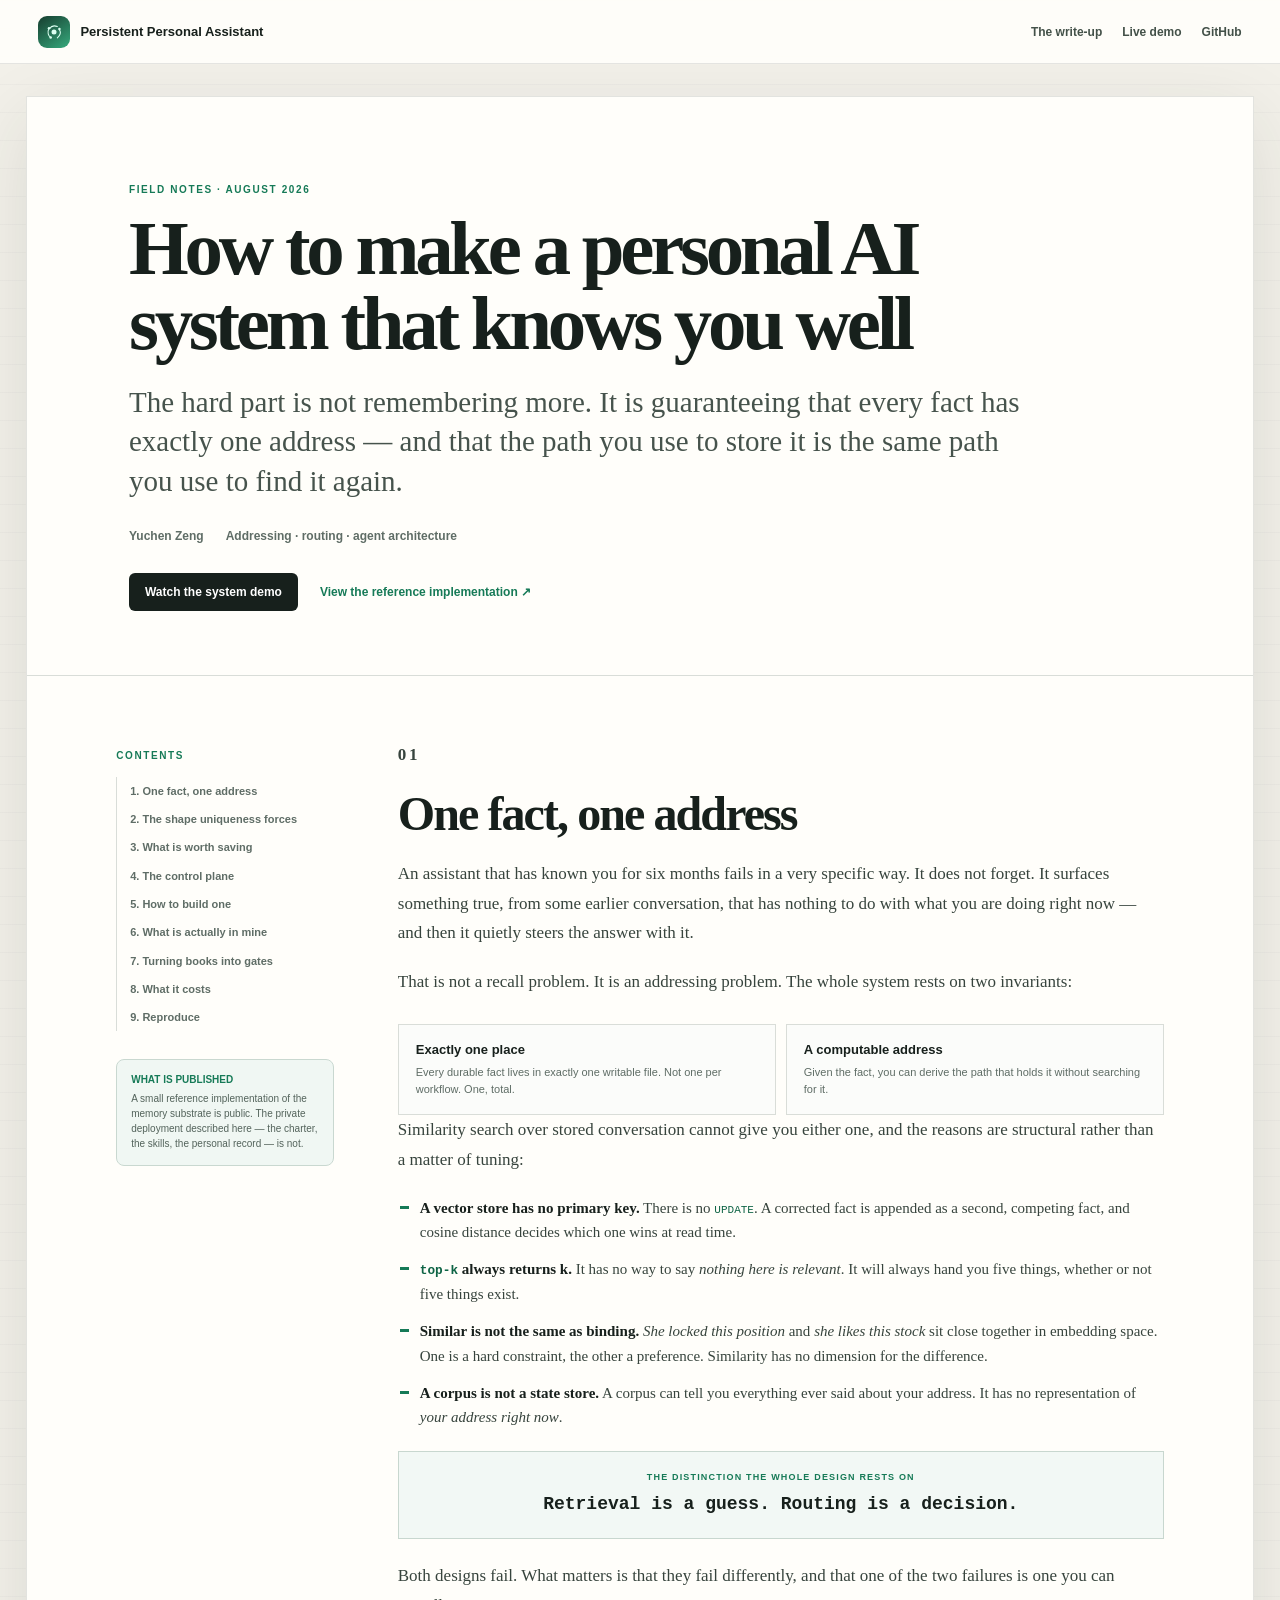
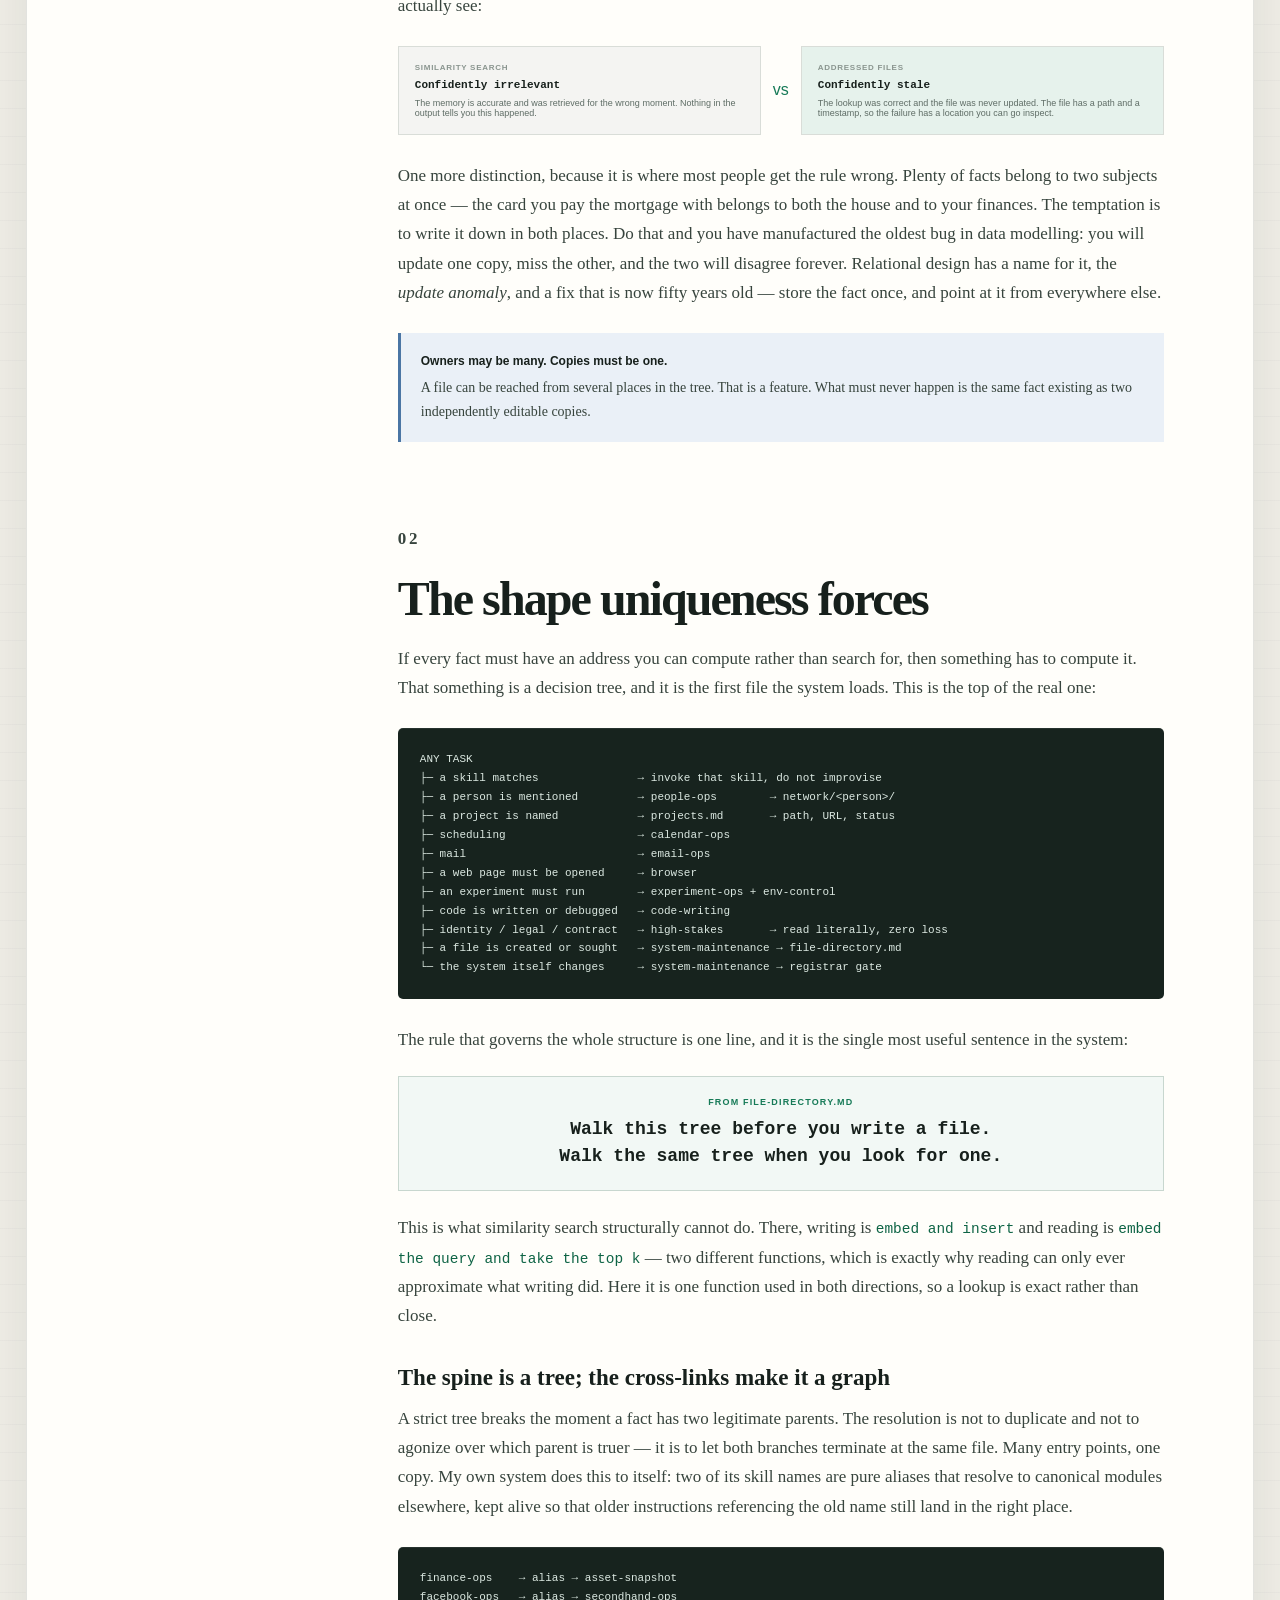
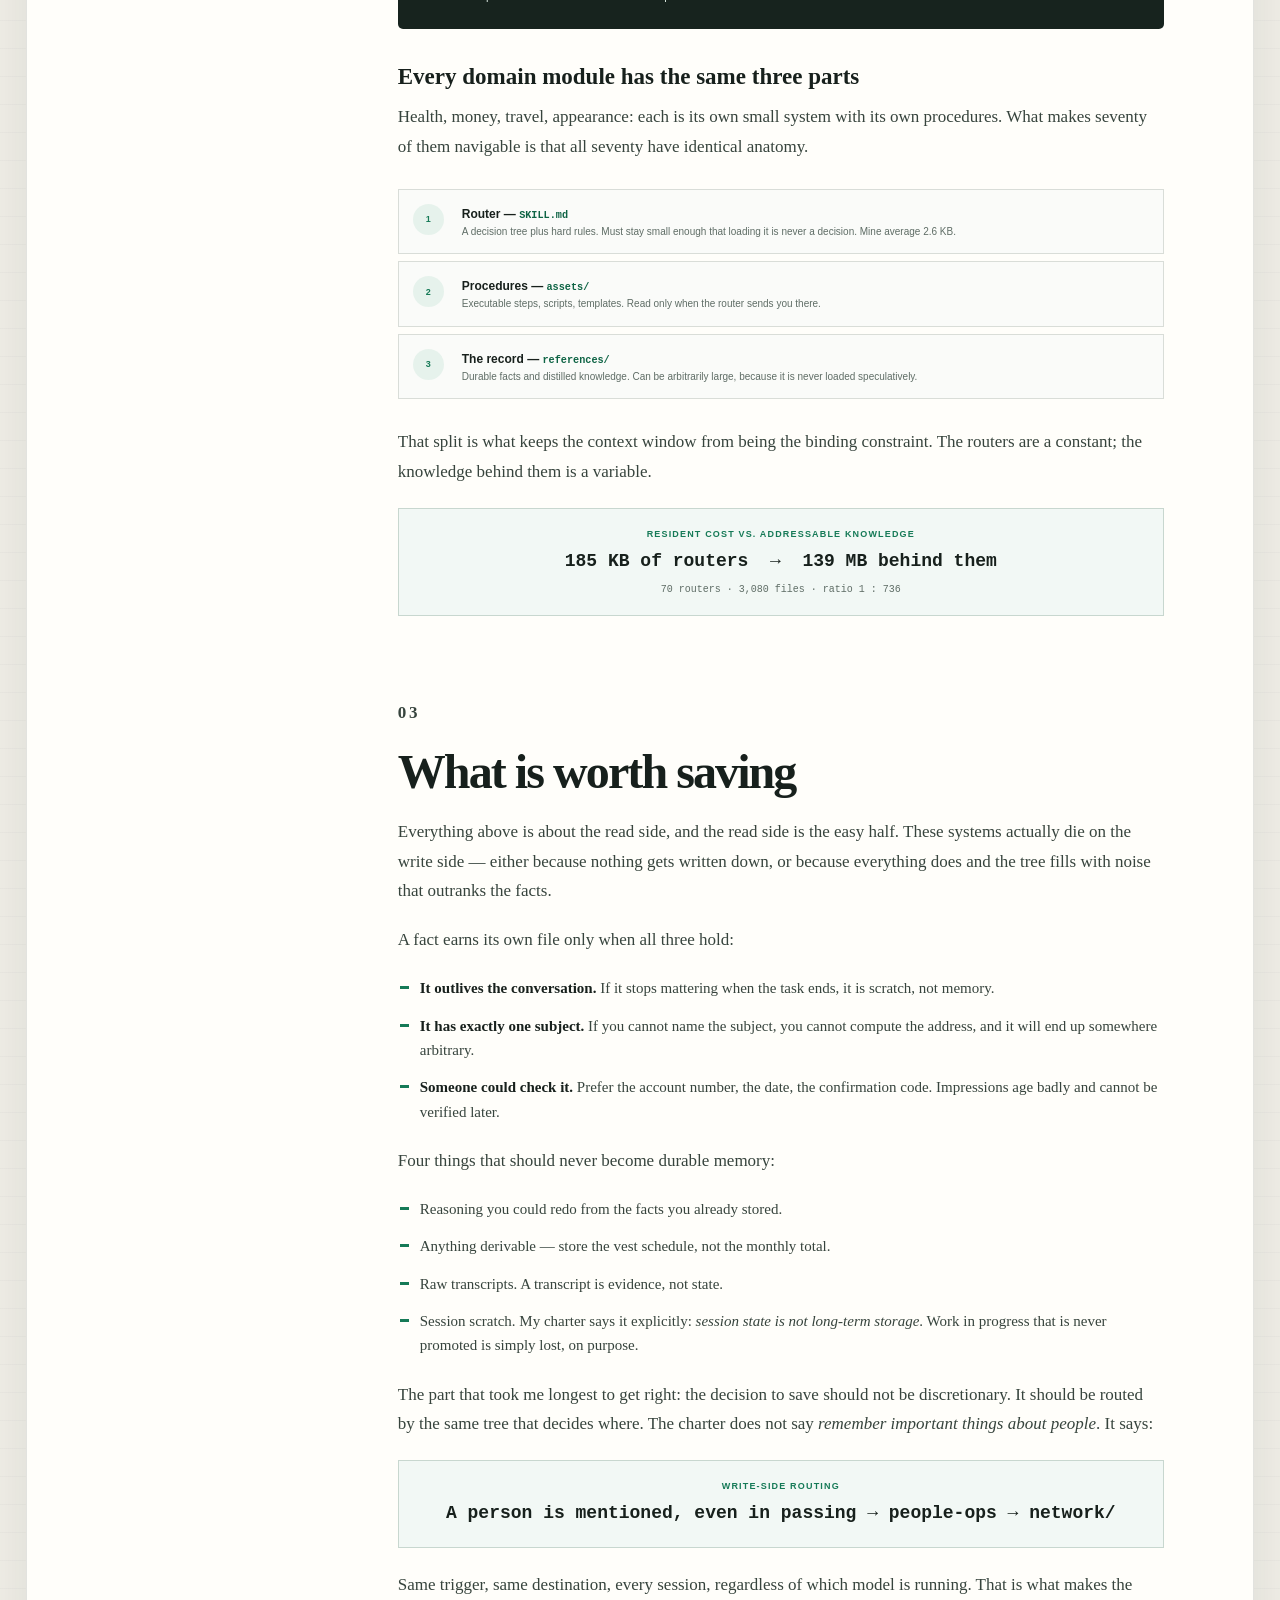
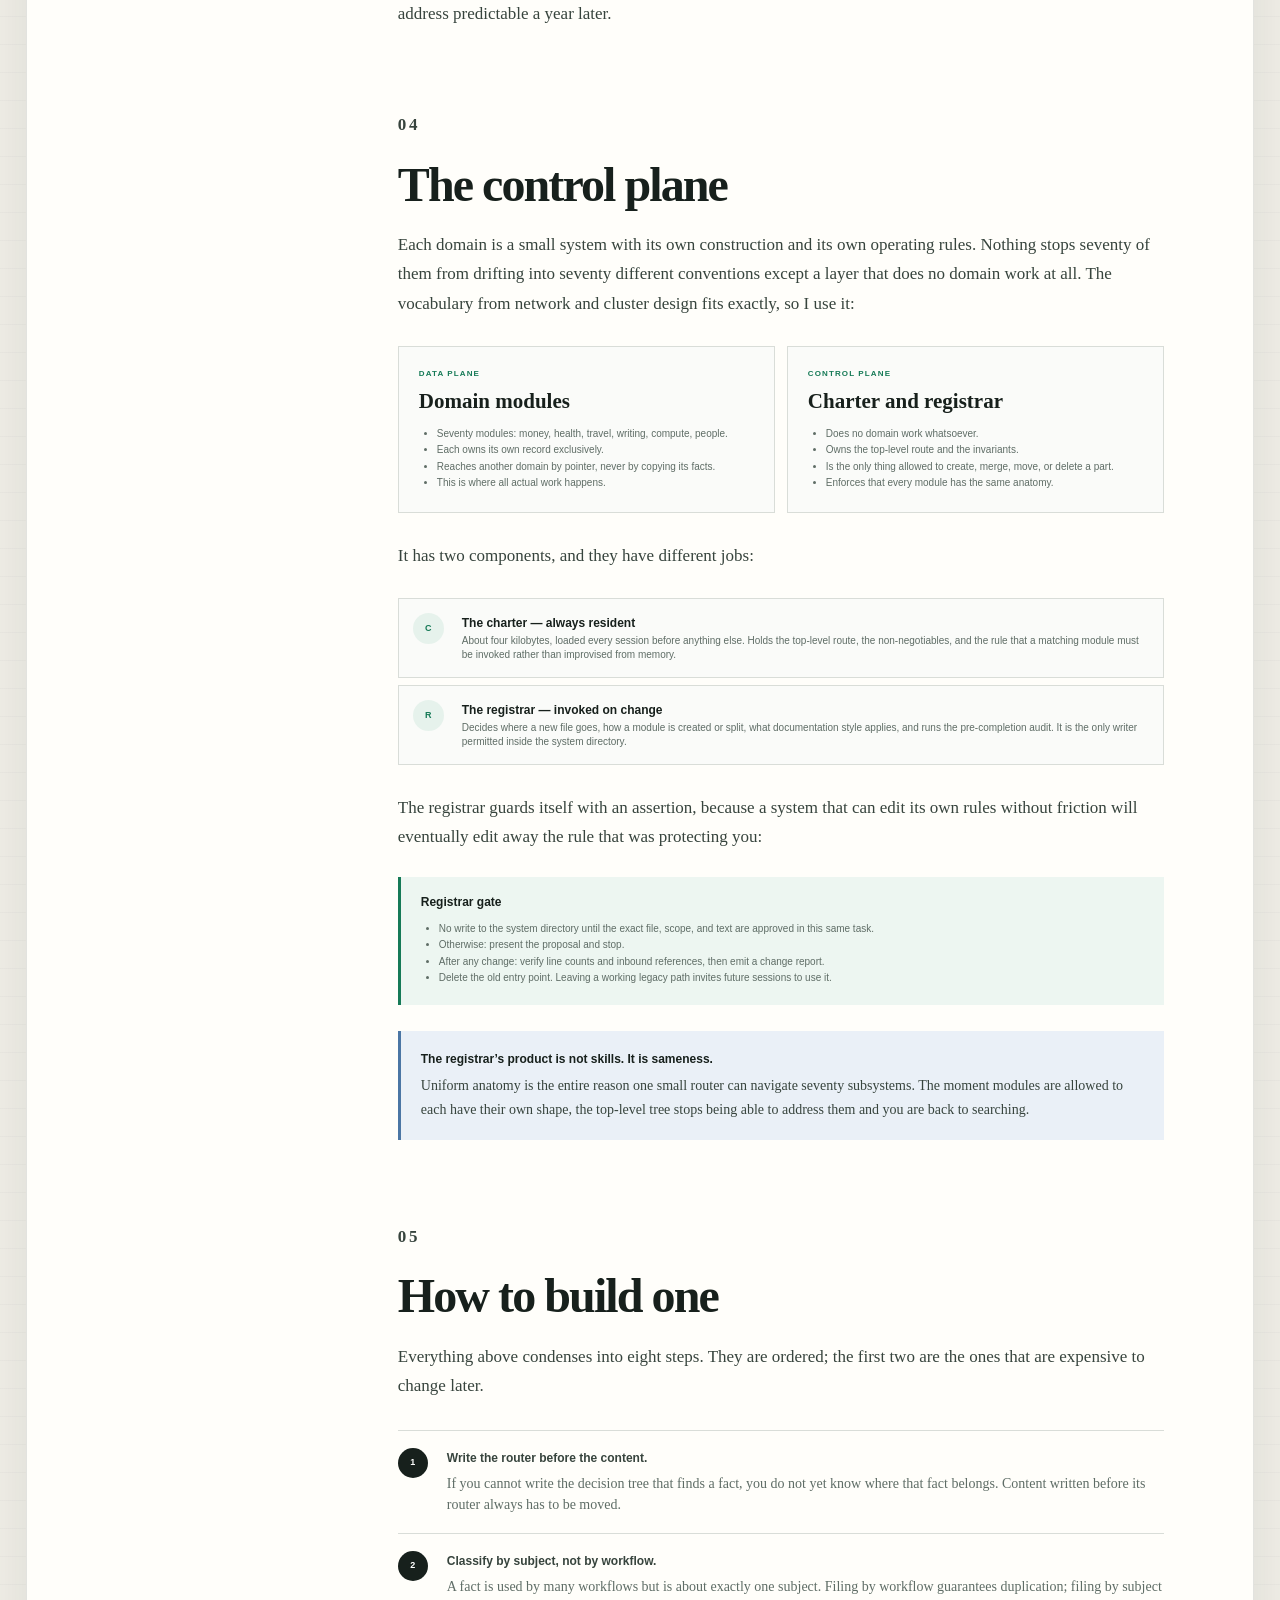
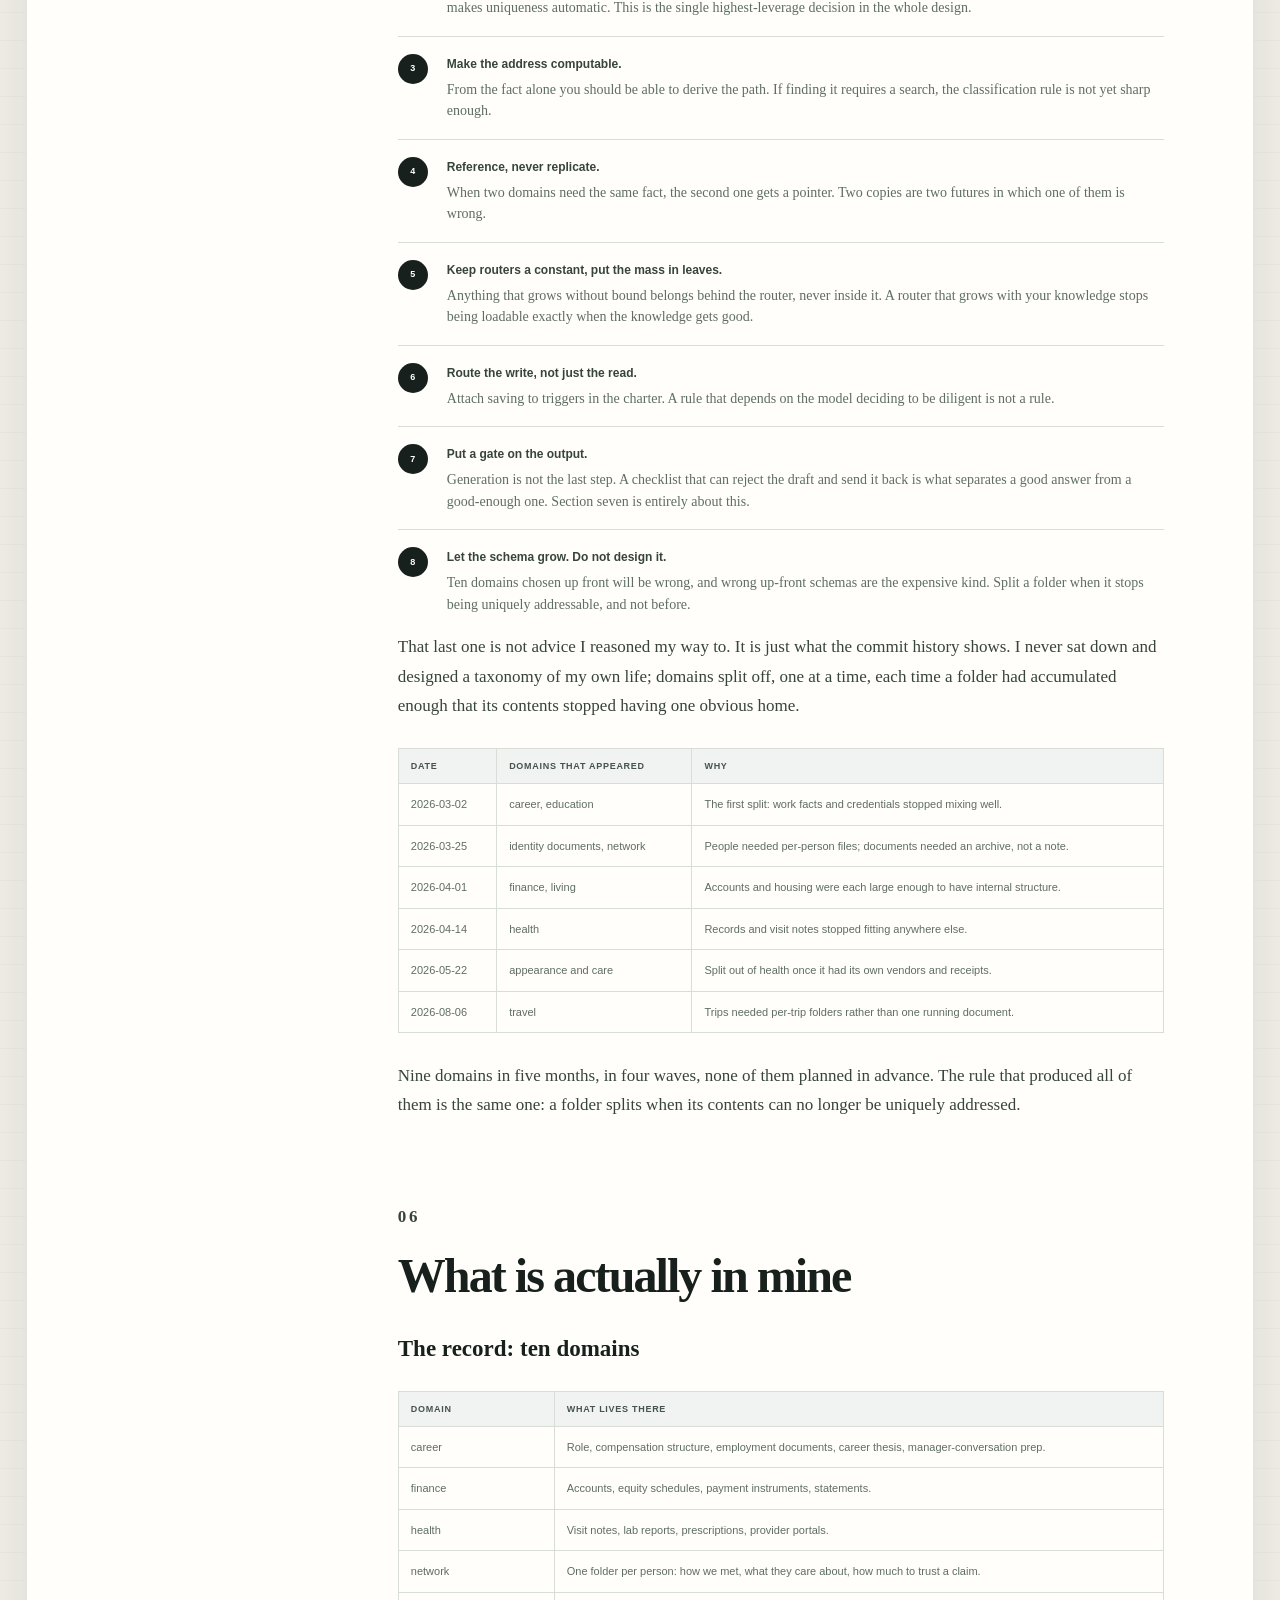
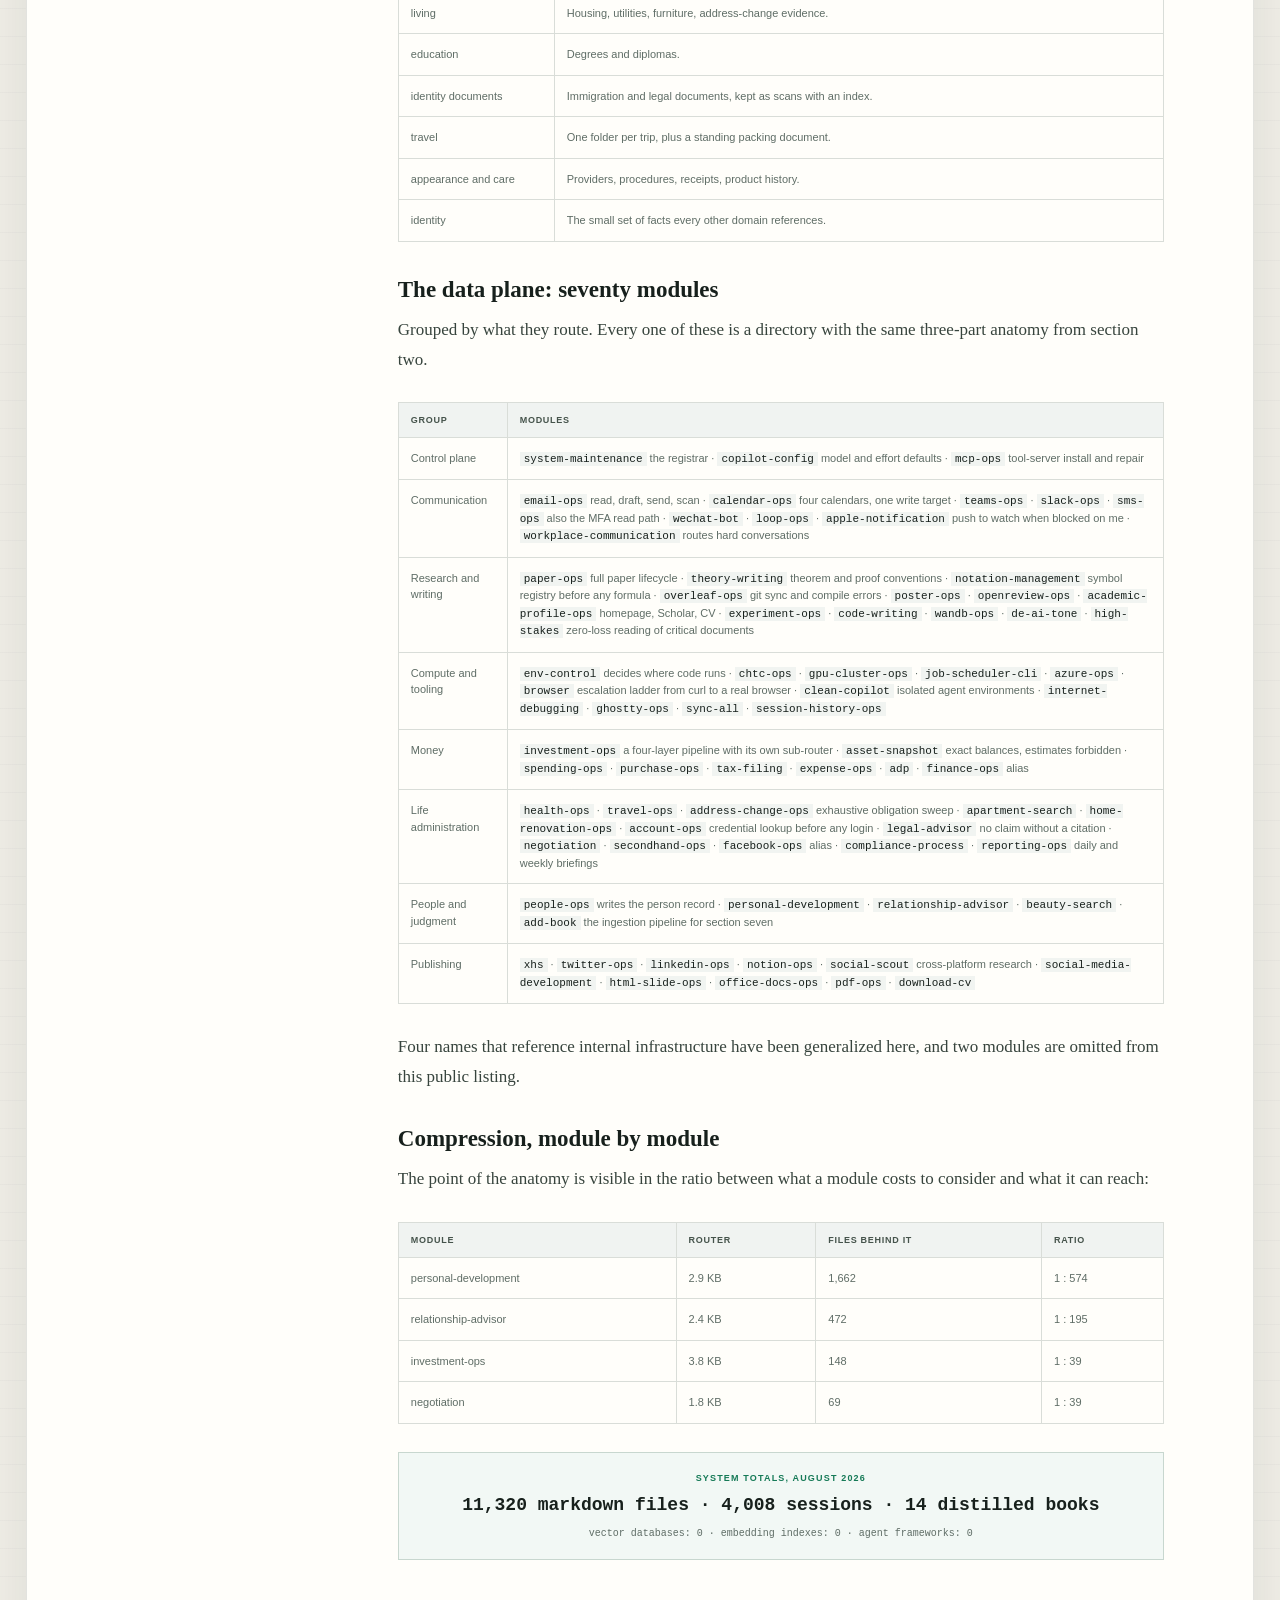
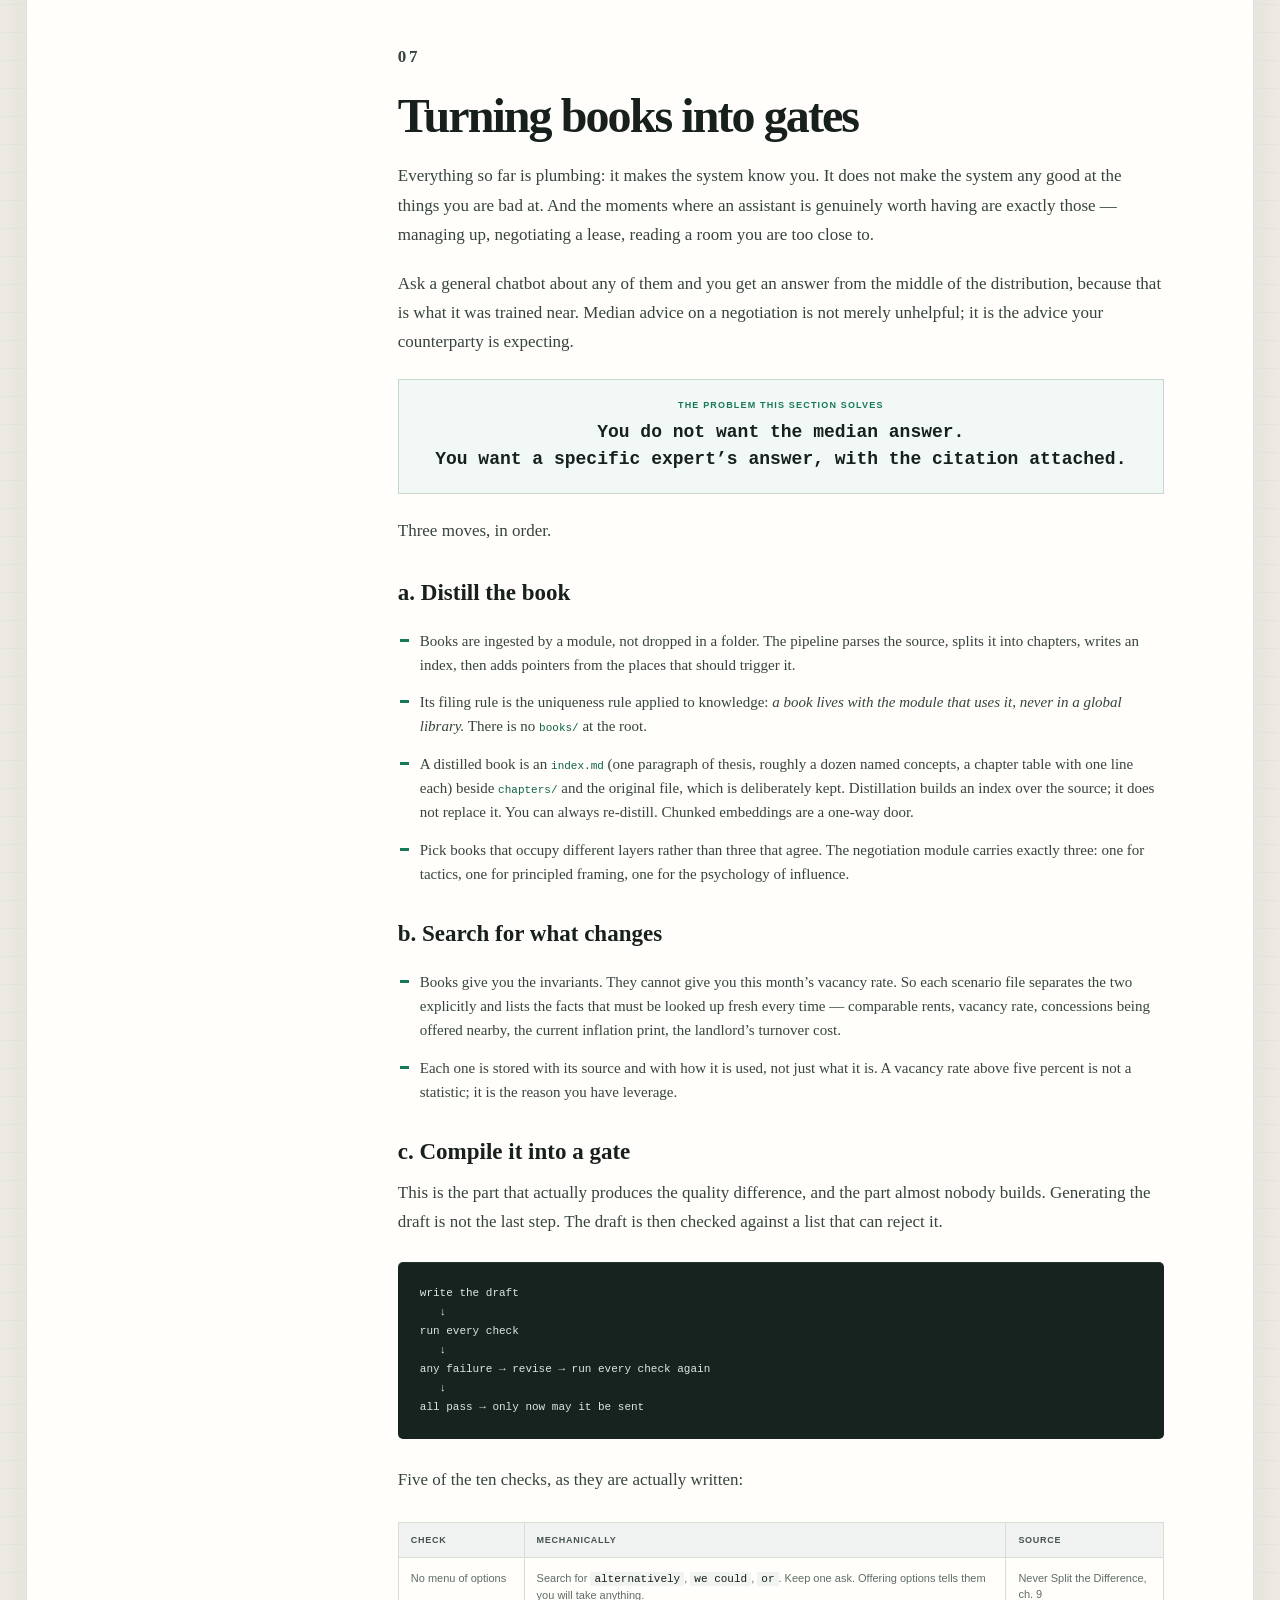
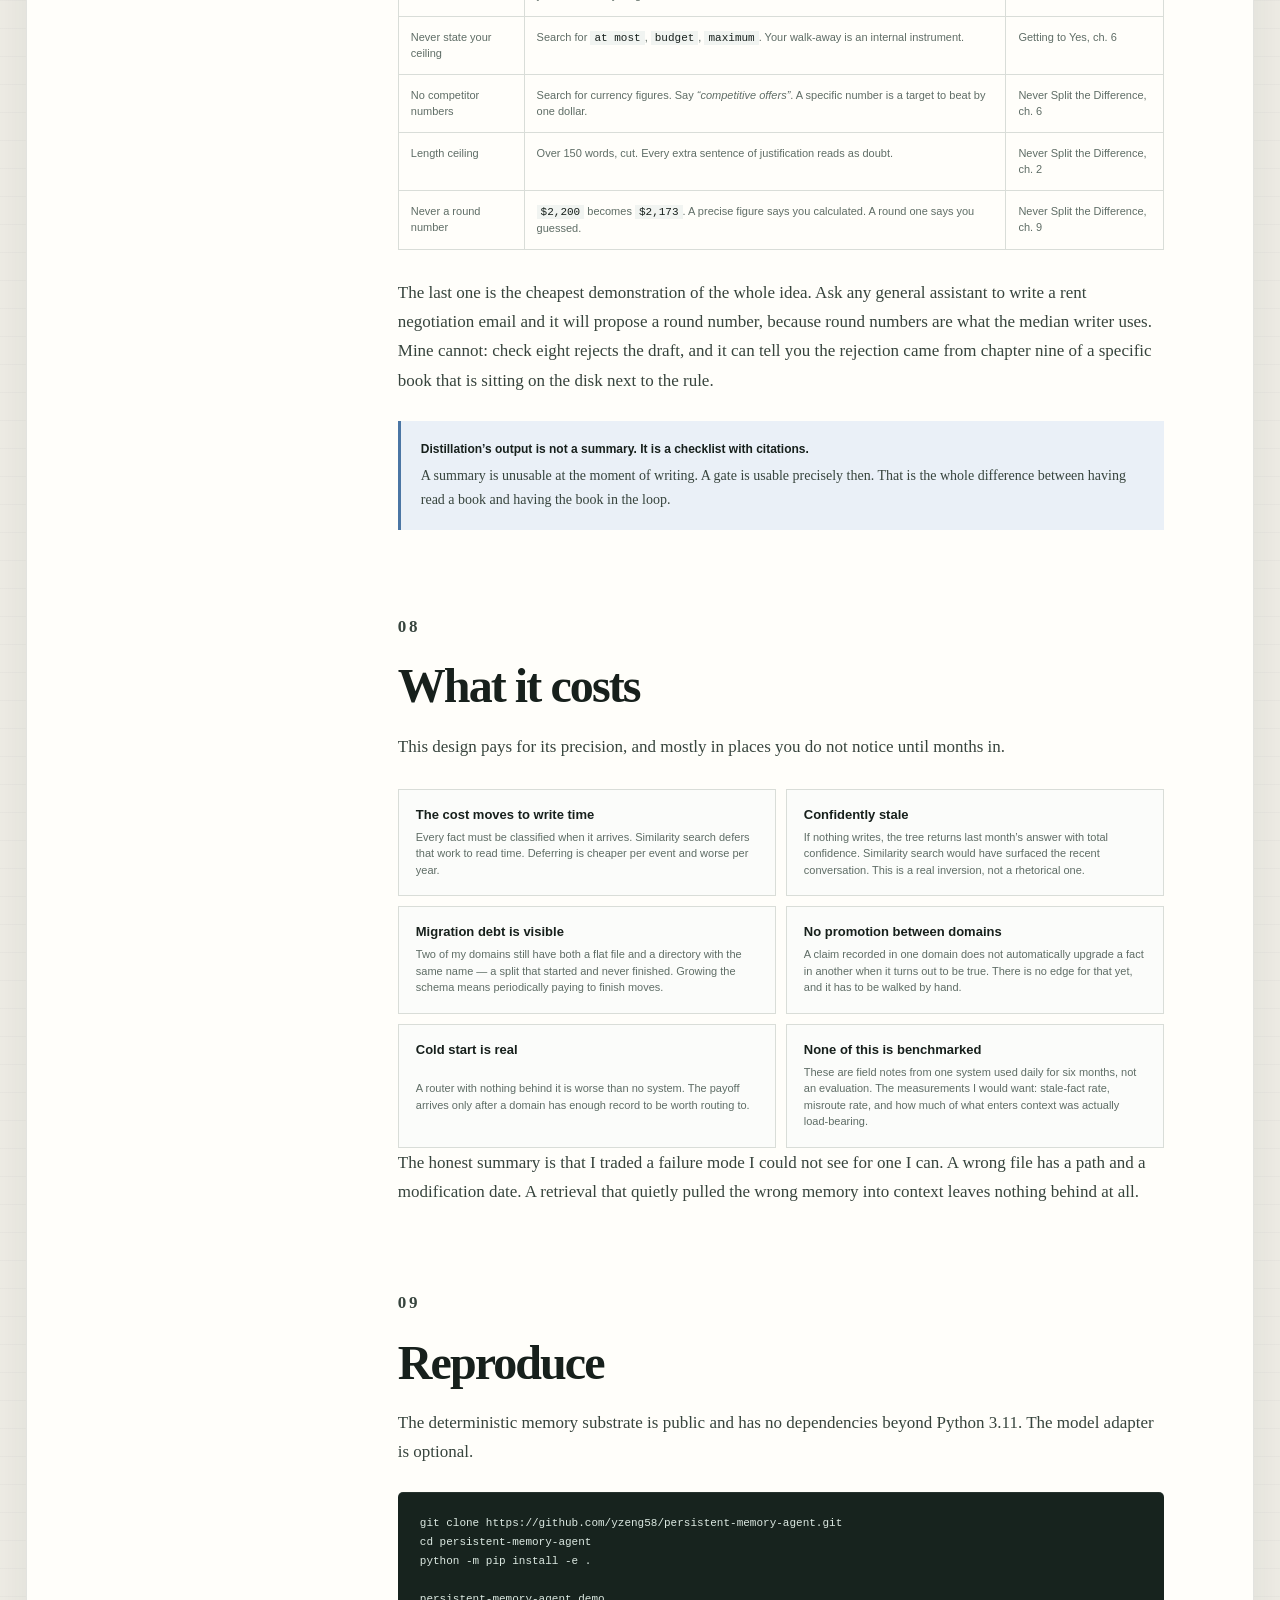
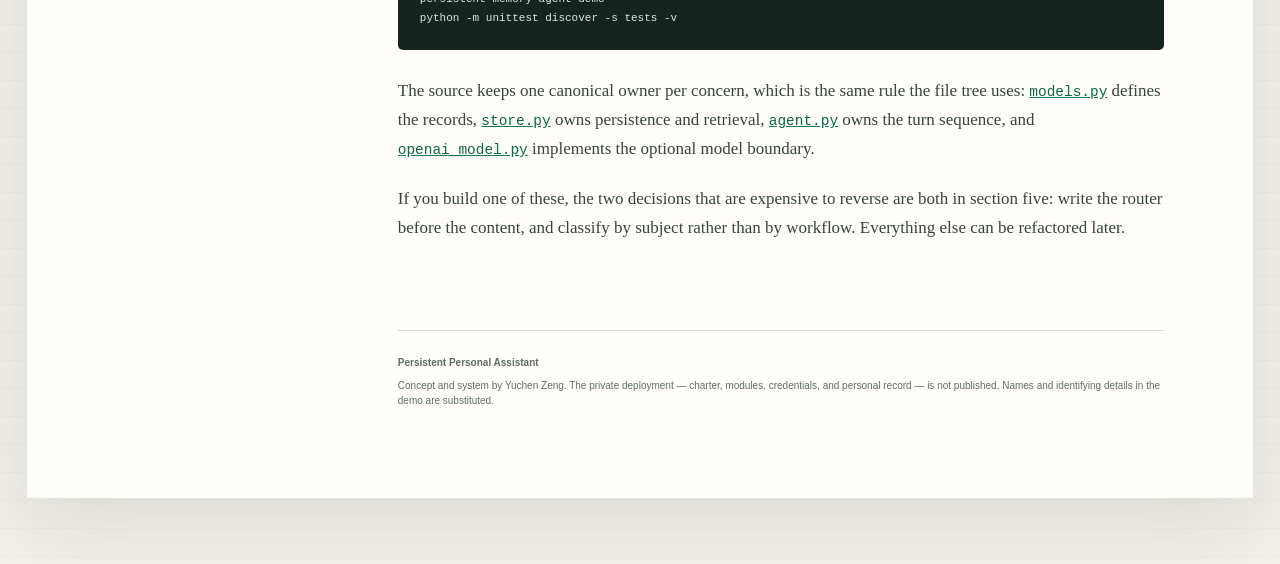
==== docs/architecture.html @ c5ef3994 "Rewrite the write-up around addressing and routing Replace the technical-report framing with "How to" ====
<!doctype html>
<html lang="en">
  <head>
    <meta charset="utf-8">
    <meta name="viewport" content="width=device-width, initial-scale=1">
    <meta
      name="description"
      content="How to build a personal AI system that knows you well: give every fact one address, make the write path and the read path the same tree, and let a control plane keep every domain the same shape."
    >
    <title>How to make a personal AI system that knows you well</title>
    <link rel="icon" href="data:,">
    <link rel="stylesheet" href="architecture.css?v=4">
  </head>
  <body>
    <header class="site-header">
      <a class="brand" href="./">
        <svg viewBox="0 0 48 48" aria-hidden="true">
          <path d="M13 16C17 10 25 8 32 11M37 18C41 25 38 33 32 38M16 37C10 33 8 24 11 18"></path>
          <circle cx="24" cy="24" r="6"></circle>
          <circle cx="12" cy="15" r="3"></circle>
          <circle cx="37" cy="17" r="3"></circle>
          <circle cx="16" cy="37" r="3"></circle>
        </svg>
        <span>Persistent Personal Assistant</span>
      </a>
      <nav aria-label="Project links">
        <a href="#article">The write-up</a>
        <a href="./">Live demo</a>
        <a href="https://github.com/yzeng58/persistent-memory-agent">GitHub</a>
      </nav>
    </header>

    <main id="article">
      <article class="paper">
        <header class="paper-header">
          <p class="eyebrow">FIELD NOTES &middot; AUGUST 2026</p>
          <h1>How to make a personal AI system that knows you well</h1>
          <p class="dek">
            The hard part is not remembering more. It is guaranteeing that every
            fact has exactly one address &mdash; and that the path you use to
            store it is the same path you use to find it again.
          </p>
          <div class="paper-meta">
            <span>Yuchen Zeng</span>
            <span>Addressing &middot; routing &middot; agent architecture</span>
          </div>
          <div class="paper-actions">
            <a class="primary-action" href="./">Watch the system demo</a>
            <a href="https://github.com/yzeng58/persistent-memory-agent">
              View the reference implementation &nearr;
            </a>
          </div>
        </header>

        <div class="paper-layout">
          <aside class="table-of-contents">
            <p>CONTENTS</p>
            <nav aria-label="Article sections">
              <a href="#addressing">1. One fact, one address</a>
              <a href="#shape">2. The shape uniqueness forces</a>
              <a href="#worth-saving">3. What is worth saving</a>
              <a href="#control-plane">4. The control plane</a>
              <a href="#recipe">5. How to build one</a>
              <a href="#inventory">6. What is actually in mine</a>
              <a href="#expertise">7. Turning books into gates</a>
              <a href="#costs">8. What it costs</a>
              <a href="#reproduce">9. Reproduce</a>
            </nav>
            <div class="implementation-note">
              <strong>What is published</strong>
              <span>
                A small reference implementation of the memory substrate is
                public. The private deployment described here &mdash; the
                charter, the skills, the personal record &mdash; is not.
              </span>
            </div>
          </aside>

          <div class="paper-body">
            <section id="addressing">
              <p class="section-number">01</p>
              <h2>One fact, one address</h2>
              <p>
                An assistant that has known you for six months fails in a very
                specific way. It does not forget. It surfaces something true,
                from some earlier conversation, that has nothing to do with what
                you are doing right now &mdash; and then it quietly steers the
                answer with it.
              </p>
              <p>
                That is not a recall problem. It is an addressing problem. The
                whole system rests on two invariants:
              </p>
              <div class="design-grid">
                <article>
                  <strong>Exactly one place</strong>
                  <span>
                    Every durable fact lives in exactly one writable file. Not
                    one per workflow. One, total.
                  </span>
                </article>
                <article>
                  <strong>A computable address</strong>
                  <span>
                    Given the fact, you can derive the path that holds it
                    without searching for it.
                  </span>
                </article>
              </div>
              <p>
                Similarity search over stored conversation cannot give you
                either one, and the reasons are structural rather than a matter
                of tuning:
              </p>
              <ul>
                <li>
                  <strong>A vector store has no primary key.</strong> There is
                  no <code>UPDATE</code>. A corrected fact is appended as a
                  second, competing fact, and cosine distance decides which one
                  wins at read time.
                </li>
                <li>
                  <strong><code>top-k</code> always returns k.</strong> It has
                  no way to say <em>nothing here is relevant</em>. It will
                  always hand you five things, whether or not five things exist.
                </li>
                <li>
                  <strong>Similar is not the same as binding.</strong>
                  <em>She locked this position</em> and <em>she likes this
                  stock</em> sit close together in embedding space. One is a
                  hard constraint, the other a preference. Similarity has no
                  dimension for the difference.
                </li>
                <li>
                  <strong>A corpus is not a state store.</strong> A corpus can
                  tell you everything ever said about your address. It has no
                  representation of <em>your address right now</em>.
                </li>
              </ul>
              <div class="equation">
                <span>The distinction the whole design rests on</span>
                <strong>Retrieval is a guess. Routing is a decision.</strong>
              </div>
              <p>
                Both designs fail. What matters is that they fail differently,
                and that one of the two failures is one you can actually see:
              </p>
              <div class="version-example">
                <article class="old-version">
                  <small>SIMILARITY SEARCH</small>
                  <strong>Confidently irrelevant</strong>
                  <span>
                    The memory is accurate and was retrieved for the wrong
                    moment. Nothing in the output tells you this happened.
                  </span>
                </article>
                <i>vs</i>
                <article class="active-version">
                  <small>ADDRESSED FILES</small>
                  <strong>Confidently stale</strong>
                  <span>
                    The lookup was correct and the file was never updated. The
                    file has a path and a timestamp, so the failure has a
                    location you can go inspect.
                  </span>
                </article>
              </div>
              <p>
                One more distinction, because it is where most people get the
                rule wrong. Plenty of facts belong to two subjects at once
                &mdash; the card you pay the mortgage with belongs to both the
                house and to your finances. The temptation is to write it down
                in both places. Do that and you have manufactured the oldest bug
                in data modelling: you will update one copy, miss the other, and
                the two will disagree forever. Relational design has a name for
                it, the <em>update anomaly</em>, and a fix that is now fifty
                years old &mdash; store the fact once, and point at it from
                everywhere else.
              </p>
              <div class="callout">
                <strong>Owners may be many. Copies must be one.</strong>
                <p>
                  A file can be reached from several places in the tree. That is
                  a feature. What must never happen is the same fact existing as
                  two independently editable copies.
                </p>
              </div>
            </section>

            <section id="shape">
              <p class="section-number">02</p>
              <h2>The shape uniqueness forces</h2>
              <p>
                If every fact must have an address you can compute rather than
                search for, then something has to compute it. That something is
                a decision tree, and it is the first file the system loads. This
                is the top of the real one:
              </p>
              <pre><code>ANY TASK
├─ a skill matches               → invoke that skill, do not improvise
├─ a person is mentioned         → people-ops        → network/&lt;person&gt;/
├─ a project is named            → projects.md       → path, URL, status
├─ scheduling                    → calendar-ops
├─ mail                          → email-ops
├─ a web page must be opened     → browser
├─ an experiment must run        → experiment-ops + env-control
├─ code is written or debugged   → code-writing
├─ identity / legal / contract   → high-stakes       → read literally, zero loss
├─ a file is created or sought   → system-maintenance → file-directory.md
└─ the system itself changes     → system-maintenance → registrar gate</code></pre>
              <p>
                The rule that governs the whole structure is one line, and it is
                the single most useful sentence in the system:
              </p>
              <div class="equation">
                <span>from file-directory.md</span>
                <strong>
                  Walk this tree before you write a file.<br>
                  Walk the same tree when you look for one.
                </strong>
              </div>
              <p>
                This is what similarity search structurally cannot do. There,
                writing is <code>embed and insert</code> and reading is
                <code>embed the query and take the top k</code> &mdash; two
                different functions, which is exactly why reading can only ever
                approximate what writing did. Here it is one function used in
                both directions, so a lookup is exact rather than close.
              </p>
              <h3>The spine is a tree; the cross-links make it a graph</h3>
              <p>
                A strict tree breaks the moment a fact has two legitimate
                parents. The resolution is not to duplicate and not to agonize
                over which parent is truer &mdash; it is to let both branches
                terminate at the same file. Many entry points, one copy. My own
                system does this to itself: two of its skill names are pure
                aliases that resolve to canonical modules elsewhere, kept alive
                so that older instructions referencing the old name still land
                in the right place.
              </p>
              <pre><code>finance-ops    → alias → asset-snapshot
facebook-ops   → alias → secondhand-ops</code></pre>
              <h3>Every domain module has the same three parts</h3>
              <p>
                Health, money, travel, appearance: each is its own small system
                with its own procedures. What makes seventy of them navigable is
                that all seventy have identical anatomy.
              </p>
              <div class="layer-stack">
                <article>
                  <span>1</span>
                  <div>
                    <strong>Router &mdash; <code>SKILL.md</code></strong>
                    <p>
                      A decision tree plus hard rules. Must stay small enough
                      that loading it is never a decision. Mine average 2.6 KB.
                    </p>
                  </div>
                </article>
                <article>
                  <span>2</span>
                  <div>
                    <strong>Procedures &mdash; <code>assets/</code></strong>
                    <p>
                      Executable steps, scripts, templates. Read only when the
                      router sends you there.
                    </p>
                  </div>
                </article>
                <article>
                  <span>3</span>
                  <div>
                    <strong>The record &mdash; <code>references/</code></strong>
                    <p>
                      Durable facts and distilled knowledge. Can be arbitrarily
                      large, because it is never loaded speculatively.
                    </p>
                  </div>
                </article>
              </div>
              <p>
                That split is what keeps the context window from being the
                binding constraint. The routers are a constant; the knowledge
                behind them is a variable.
              </p>
              <div class="score-card">
                <span>Resident cost vs. addressable knowledge</span>
                <strong>185 KB of routers &nbsp;&rarr;&nbsp; 139 MB behind them</strong>
                <small>70 routers &middot; 3,080 files &middot; ratio 1 : 736</small>
              </div>
            </section>

            <section id="worth-saving">
              <p class="section-number">03</p>
              <h2>What is worth saving</h2>
              <p>
                Everything above is about the read side, and the read side is
                the easy half. These systems actually die on the write side
                &mdash; either because nothing gets written down, or because
                everything does and the tree fills with noise that outranks the
                facts.
              </p>
              <p>A fact earns its own file only when all three hold:</p>
              <ul>
                <li>
                  <strong>It outlives the conversation.</strong> If it stops
                  mattering when the task ends, it is scratch, not memory.
                </li>
                <li>
                  <strong>It has exactly one subject.</strong> If you cannot
                  name the subject, you cannot compute the address, and it will
                  end up somewhere arbitrary.
                </li>
                <li>
                  <strong>Someone could check it.</strong> Prefer the account
                  number, the date, the confirmation code. Impressions age badly
                  and cannot be verified later.
                </li>
              </ul>
              <p>Four things that should never become durable memory:</p>
              <ul>
                <li>Reasoning you could redo from the facts you already stored.</li>
                <li>Anything derivable &mdash; store the vest schedule, not the
                  monthly total.</li>
                <li>Raw transcripts. A transcript is evidence, not state.</li>
                <li>
                  Session scratch. My charter says it explicitly:
                  <em>session state is not long-term storage</em>. Work in
                  progress that is never promoted is simply lost, on purpose.
                </li>
              </ul>
              <p>
                The part that took me longest to get right: the decision to save
                should not be discretionary. It should be routed by the same
                tree that decides where. The charter does not say <em>remember
                important things about people</em>. It says:
              </p>
              <div class="equation">
                <span>write-side routing</span>
                <strong>A person is mentioned, even in passing &rarr; people-ops &rarr; network/</strong>
              </div>
              <p>
                Same trigger, same destination, every session, regardless of
                which model is running. That is what makes the address
                predictable a year later.
              </p>
            </section>

            <section id="control-plane">
              <p class="section-number">04</p>
              <h2>The control plane</h2>
              <p>
                Each domain is a small system with its own construction and its
                own operating rules. Nothing stops seventy of them from drifting
                into seventy different conventions except a layer that does no
                domain work at all. The vocabulary from network and cluster
                design fits exactly, so I use it:
              </p>
              <div class="boundary-grid">
                <article>
                  <p>DATA PLANE</p>
                  <h3>Domain modules</h3>
                  <ul>
                    <li>Seventy modules: money, health, travel, writing, compute, people.</li>
                    <li>Each owns its own record exclusively.</li>
                    <li>Reaches another domain by pointer, never by copying its facts.</li>
                    <li>This is where all actual work happens.</li>
                  </ul>
                </article>
                <article>
                  <p>CONTROL PLANE</p>
                  <h3>Charter and registrar</h3>
                  <ul>
                    <li>Does no domain work whatsoever.</li>
                    <li>Owns the top-level route and the invariants.</li>
                    <li>Is the only thing allowed to create, merge, move, or delete a part.</li>
                    <li>Enforces that every module has the same anatomy.</li>
                  </ul>
                </article>
              </div>
              <p>It has two components, and they have different jobs:</p>
              <div class="layer-stack">
                <article>
                  <span>C</span>
                  <div>
                    <strong>The charter &mdash; always resident</strong>
                    <p>
                      About four kilobytes, loaded every session before anything
                      else. Holds the top-level route, the non-negotiables, and
                      the rule that a matching module must be invoked rather
                      than improvised from memory.
                    </p>
                  </div>
                </article>
                <article>
                  <span>R</span>
                  <div>
                    <strong>The registrar &mdash; invoked on change</strong>
                    <p>
                      Decides where a new file goes, how a module is created or
                      split, what documentation style applies, and runs the
                      pre-completion audit. It is the only writer permitted
                      inside the system directory.
                    </p>
                  </div>
                </article>
              </div>
              <p>
                The registrar guards itself with an assertion, because a system
                that can edit its own rules without friction will eventually
                edit away the rule that was protecting you:
              </p>
              <div class="safety-rules">
                <h3>Registrar gate</h3>
                <ul>
                  <li>No write to the system directory until the exact file, scope, and text are approved in this same task.</li>
                  <li>Otherwise: present the proposal and stop.</li>
                  <li>After any change: verify line counts and inbound references, then emit a change report.</li>
                  <li>Delete the old entry point. Leaving a working legacy path invites future sessions to use it.</li>
                </ul>
              </div>
              <div class="callout">
                <strong>The registrar&rsquo;s product is not skills. It is sameness.</strong>
                <p>
                  Uniform anatomy is the entire reason one small router can
                  navigate seventy subsystems. The moment modules are allowed to
                  each have their own shape, the top-level tree stops being able
                  to address them and you are back to searching.
                </p>
              </div>
            </section>

            <section id="recipe">
              <p class="section-number">05</p>
              <h2>How to build one</h2>
              <p>
                Everything above condenses into eight steps. They are ordered;
                the first two are the ones that are expensive to change later.
              </p>
              <ol class="walkthrough">
                <li>
                  <strong>Write the router before the content.</strong>
                  <span>
                    If you cannot write the decision tree that finds a fact, you
                    do not yet know where that fact belongs. Content written
                    before its router always has to be moved.
                  </span>
                </li>
                <li>
                  <strong>Classify by subject, not by workflow.</strong>
                  <span>
                    A fact is used by many workflows but is about exactly one
                    subject. Filing by workflow guarantees duplication; filing
                    by subject makes uniqueness automatic. This is the single
                    highest-leverage decision in the whole design.
                  </span>
                </li>
                <li>
                  <strong>Make the address computable.</strong>
                  <span>
                    From the fact alone you should be able to derive the path.
                    If finding it requires a search, the classification rule is
                    not yet sharp enough.
                  </span>
                </li>
                <li>
                  <strong>Reference, never replicate.</strong>
                  <span>
                    When two domains need the same fact, the second one gets a
                    pointer. Two copies are two futures in which one of them is
                    wrong.
                  </span>
                </li>
                <li>
                  <strong>Keep routers a constant, put the mass in leaves.</strong>
                  <span>
                    Anything that grows without bound belongs behind the router,
                    never inside it. A router that grows with your knowledge
                    stops being loadable exactly when the knowledge gets good.
                  </span>
                </li>
                <li>
                  <strong>Route the write, not just the read.</strong>
                  <span>
                    Attach saving to triggers in the charter. A rule that
                    depends on the model deciding to be diligent is not a rule.
                  </span>
                </li>
                <li>
                  <strong>Put a gate on the output.</strong>
                  <span>
                    Generation is not the last step. A checklist that can reject
                    the draft and send it back is what separates a good answer
                    from a good-enough one. Section seven is entirely about this.
                  </span>
                </li>
                <li>
                  <strong>Let the schema grow. Do not design it.</strong>
                  <span>
                    Ten domains chosen up front will be wrong, and wrong
                    up-front schemas are the expensive kind. Split a folder when
                    it stops being uniquely addressable, and not before.
                  </span>
                </li>
              </ol>
              <p>
                That last one is not advice I reasoned my way to. It is just
                what the commit history shows. I never sat down and designed a
                taxonomy of my own life; domains split off, one at a time, each
                time a folder had accumulated enough that its contents stopped
                having one obvious home.
              </p>
              <div class="schema-table-wrap">
                <table class="schema-table">
                  <thead>
                    <tr><th>Date</th><th>Domains that appeared</th><th>Why</th></tr>
                  </thead>
                  <tbody>
                    <tr><td>2026-03-02</td><td>career, education</td><td>The first split: work facts and credentials stopped mixing well.</td></tr>
                    <tr><td>2026-03-25</td><td>identity documents, network</td><td>People needed per-person files; documents needed an archive, not a note.</td></tr>
                    <tr><td>2026-04-01</td><td>finance, living</td><td>Accounts and housing were each large enough to have internal structure.</td></tr>
                    <tr><td>2026-04-14</td><td>health</td><td>Records and visit notes stopped fitting anywhere else.</td></tr>
                    <tr><td>2026-05-22</td><td>appearance and care</td><td>Split out of health once it had its own vendors and receipts.</td></tr>
                    <tr><td>2026-08-06</td><td>travel</td><td>Trips needed per-trip folders rather than one running document.</td></tr>
                  </tbody>
                </table>
              </div>
              <p>
                Nine domains in five months, in four waves, none of them planned
                in advance. The rule that produced all of them is the same one:
                a folder splits when its contents can no longer be uniquely
                addressed.
              </p>
            </section>

            <section id="inventory">
              <p class="section-number">06</p>
              <h2>What is actually in mine</h2>
              <h3>The record: ten domains</h3>
              <div class="schema-table-wrap">
                <table class="schema-table">
                  <thead>
                    <tr><th>Domain</th><th>What lives there</th></tr>
                  </thead>
                  <tbody>
                    <tr><td>career</td><td>Role, compensation structure, employment documents, career thesis, manager-conversation prep.</td></tr>
                    <tr><td>finance</td><td>Accounts, equity schedules, payment instruments, statements.</td></tr>
                    <tr><td>health</td><td>Visit notes, lab reports, prescriptions, provider portals.</td></tr>
                    <tr><td>network</td><td>One folder per person: how we met, what they care about, how much to trust a claim.</td></tr>
                    <tr><td>living</td><td>Housing, utilities, furniture, address-change evidence.</td></tr>
                    <tr><td>education</td><td>Degrees and diplomas.</td></tr>
                    <tr><td>identity documents</td><td>Immigration and legal documents, kept as scans with an index.</td></tr>
                    <tr><td>travel</td><td>One folder per trip, plus a standing packing document.</td></tr>
                    <tr><td>appearance and care</td><td>Providers, procedures, receipts, product history.</td></tr>
                    <tr><td>identity</td><td>The small set of facts every other domain references.</td></tr>
                  </tbody>
                </table>
              </div>

              <h3>The data plane: seventy modules</h3>
              <p>
                Grouped by what they route. Every one of these is a directory
                with the same three-part anatomy from section two.
              </p>
              <div class="schema-table-wrap">
                <table class="schema-table">
                  <thead>
                    <tr><th>Group</th><th>Modules</th></tr>
                  </thead>
                  <tbody>
                    <tr>
                      <td>Control plane</td>
                      <td>
                        <code>system-maintenance</code> the registrar &middot;
                        <code>copilot-config</code> model and effort defaults &middot;
                        <code>mcp-ops</code> tool-server install and repair
                      </td>
                    </tr>
                    <tr>
                      <td>Communication</td>
                      <td>
                        <code>email-ops</code> read, draft, send, scan &middot;
                        <code>calendar-ops</code> four calendars, one write target &middot;
                        <code>teams-ops</code> &middot;
                        <code>slack-ops</code> &middot;
                        <code>sms-ops</code> also the MFA read path &middot;
                        <code>wechat-bot</code> &middot;
                        <code>loop-ops</code> &middot;
                        <code>apple-notification</code> push to watch when blocked on me &middot;
                        <code>workplace-communication</code> routes hard conversations
                      </td>
                    </tr>
                    <tr>
                      <td>Research and writing</td>
                      <td>
                        <code>paper-ops</code> full paper lifecycle &middot;
                        <code>theory-writing</code> theorem and proof conventions &middot;
                        <code>notation-management</code> symbol registry before any formula &middot;
                        <code>overleaf-ops</code> git sync and compile errors &middot;
                        <code>poster-ops</code> &middot;
                        <code>openreview-ops</code> &middot;
                        <code>academic-profile-ops</code> homepage, Scholar, CV &middot;
                        <code>experiment-ops</code> &middot;
                        <code>code-writing</code> &middot;
                        <code>wandb-ops</code> &middot;
                        <code>de-ai-tone</code> &middot;
                        <code>high-stakes</code> zero-loss reading of critical documents
                      </td>
                    </tr>
                    <tr>
                      <td>Compute and tooling</td>
                      <td>
                        <code>env-control</code> decides where code runs &middot;
                        <code>chtc-ops</code> &middot;
                        <code>gpu-cluster-ops</code> &middot;
                        <code>job-scheduler-cli</code> &middot;
                        <code>azure-ops</code> &middot;
                        <code>browser</code> escalation ladder from curl to a real browser &middot;
                        <code>clean-copilot</code> isolated agent environments &middot;
                        <code>internet-debugging</code> &middot;
                        <code>ghostty-ops</code> &middot;
                        <code>sync-all</code> &middot;
                        <code>session-history-ops</code>
                      </td>
                    </tr>
                    <tr>
                      <td>Money</td>
                      <td>
                        <code>investment-ops</code> a four-layer pipeline with its own sub-router &middot;
                        <code>asset-snapshot</code> exact balances, estimates forbidden &middot;
                        <code>spending-ops</code> &middot;
                        <code>purchase-ops</code> &middot;
                        <code>tax-filing</code> &middot;
                        <code>expense-ops</code> &middot;
                        <code>adp</code> &middot;
                        <code>finance-ops</code> alias
                      </td>
                    </tr>
                    <tr>
                      <td>Life administration</td>
                      <td>
                        <code>health-ops</code> &middot;
                        <code>travel-ops</code> &middot;
                        <code>address-change-ops</code> exhaustive obligation sweep &middot;
                        <code>apartment-search</code> &middot;
                        <code>home-renovation-ops</code> &middot;
                        <code>account-ops</code> credential lookup before any login &middot;
                        <code>legal-advisor</code> no claim without a citation &middot;
                        <code>negotiation</code> &middot;
                        <code>secondhand-ops</code> &middot;
                        <code>facebook-ops</code> alias &middot;
                        <code>compliance-process</code> &middot;
                        <code>reporting-ops</code> daily and weekly briefings
                      </td>
                    </tr>
                    <tr>
                      <td>People and judgment</td>
                      <td>
                        <code>people-ops</code> writes the person record &middot;
                        <code>personal-development</code> &middot;
                        <code>relationship-advisor</code> &middot;
                        <code>beauty-search</code> &middot;
                        <code>add-book</code> the ingestion pipeline for section seven
                      </td>
                    </tr>
                    <tr>
                      <td>Publishing</td>
                      <td>
                        <code>xhs</code> &middot;
                        <code>twitter-ops</code> &middot;
                        <code>linkedin-ops</code> &middot;
                        <code>notion-ops</code> &middot;
                        <code>social-scout</code> cross-platform research &middot;
                        <code>social-media-development</code> &middot;
                        <code>html-slide-ops</code> &middot;
                        <code>office-docs-ops</code> &middot;
                        <code>pdf-ops</code> &middot;
                        <code>download-cv</code>
                      </td>
                    </tr>
                  </tbody>
                </table>
              </div>
              <p>
                Four names that reference internal infrastructure have been
                generalized here, and two modules are omitted from this public
                listing.
              </p>

              <h3>Compression, module by module</h3>
              <p>
                The point of the anatomy is visible in the ratio between what a
                module costs to consider and what it can reach:
              </p>
              <div class="schema-table-wrap">
                <table class="schema-table">
                  <thead>
                    <tr><th>Module</th><th>Router</th><th>Files behind it</th><th>Ratio</th></tr>
                  </thead>
                  <tbody>
                    <tr><td>personal-development</td><td>2.9 KB</td><td>1,662</td><td>1 : 574</td></tr>
                    <tr><td>relationship-advisor</td><td>2.4 KB</td><td>472</td><td>1 : 195</td></tr>
                    <tr><td>investment-ops</td><td>3.8 KB</td><td>148</td><td>1 : 39</td></tr>
                    <tr><td>negotiation</td><td>1.8 KB</td><td>69</td><td>1 : 39</td></tr>
                  </tbody>
                </table>
              </div>
              <div class="score-card">
                <span>System totals, August 2026</span>
                <strong>11,320 markdown files &middot; 4,008 sessions &middot; 14 distilled books</strong>
                <small>vector databases: 0 &middot; embedding indexes: 0 &middot; agent frameworks: 0</small>
              </div>
            </section>

            <section id="expertise">
              <p class="section-number">07</p>
              <h2>Turning books into gates</h2>
              <p>
                Everything so far is plumbing: it makes the system know you. It
                does not make the system any good at the things you are bad at.
                And the moments where an assistant is genuinely worth having are
                exactly those &mdash; managing up, negotiating a lease, reading
                a room you are too close to.
              </p>
              <p>
                Ask a general chatbot about any of them and you get an answer
                from the middle of the distribution, because that is what it was
                trained near. Median advice on a negotiation is not merely
                unhelpful; it is the advice your counterparty is expecting.
              </p>
              <div class="equation">
                <span>the problem this section solves</span>
                <strong>You do not want the median answer.<br>You want a specific expert&rsquo;s answer, with the citation attached.</strong>
              </div>
              <p>Three moves, in order.</p>

              <h3>a. Distill the book</h3>
              <ul>
                <li>
                  Books are ingested by a module, not dropped in a folder. The
                  pipeline parses the source, splits it into chapters, writes an
                  index, then adds pointers from the places that should trigger
                  it.
                </li>
                <li>
                  Its filing rule is the uniqueness rule applied to knowledge:
                  <em>a book lives with the module that uses it, never in a
                  global library.</em> There is no <code>books/</code> at the
                  root.
                </li>
                <li>
                  A distilled book is an <code>index.md</code> (one paragraph of
                  thesis, roughly a dozen named concepts, a chapter table with
                  one line each) beside <code>chapters/</code> and the original
                  file, which is deliberately kept. Distillation builds an index
                  over the source; it does not replace it. You can always
                  re-distill. Chunked embeddings are a one-way door.
                </li>
                <li>
                  Pick books that occupy different layers rather than three that
                  agree. The negotiation module carries exactly three: one for
                  tactics, one for principled framing, one for the psychology of
                  influence.
                </li>
              </ul>

              <h3>b. Search for what changes</h3>
              <ul>
                <li>
                  Books give you the invariants. They cannot give you this
                  month&rsquo;s vacancy rate. So each scenario file separates
                  the two explicitly and lists the facts that must be looked up
                  fresh every time &mdash; comparable rents, vacancy rate,
                  concessions being offered nearby, the current inflation print,
                  the landlord&rsquo;s turnover cost.
                </li>
                <li>
                  Each one is stored with its source and with how it is used,
                  not just what it is. A vacancy rate above five percent is not
                  a statistic; it is the reason you have leverage.
                </li>
              </ul>

              <h3>c. Compile it into a gate</h3>
              <p>
                This is the part that actually produces the quality difference,
                and the part almost nobody builds. Generating the draft is not
                the last step. The draft is then checked against a list that can
                reject it.
              </p>
              <pre><code>write the draft
   ↓
run every check
   ↓
any failure → revise → run every check again
   ↓
all pass → only now may it be sent</code></pre>
              <p>Five of the ten checks, as they are actually written:</p>
              <div class="schema-table-wrap">
                <table class="schema-table">
                  <thead>
                    <tr><th>Check</th><th>Mechanically</th><th>Source</th></tr>
                  </thead>
                  <tbody>
                    <tr>
                      <td>No menu of options</td>
                      <td>Search for <code>alternatively</code>, <code>we could</code>, <code>or</code>. Keep one ask. Offering options tells them you will take anything.</td>
                      <td>Never Split the Difference, ch. 9</td>
                    </tr>
                    <tr>
                      <td>Never state your ceiling</td>
                      <td>Search for <code>at most</code>, <code>budget</code>, <code>maximum</code>. Your walk-away is an internal instrument.</td>
                      <td>Getting to Yes, ch. 6</td>
                    </tr>
                    <tr>
                      <td>No competitor numbers</td>
                      <td>Search for currency figures. Say <q>competitive offers</q>. A specific number is a target to beat by one dollar.</td>
                      <td>Never Split the Difference, ch. 6</td>
                    </tr>
                    <tr>
                      <td>Length ceiling</td>
                      <td>Over 150 words, cut. Every extra sentence of justification reads as doubt.</td>
                      <td>Never Split the Difference, ch. 2</td>
                    </tr>
                    <tr>
                      <td>Never a round number</td>
                      <td><code>$2,200</code> becomes <code>$2,173</code>. A precise figure says you calculated. A round one says you guessed.</td>
                      <td>Never Split the Difference, ch. 9</td>
                    </tr>
                  </tbody>
                </table>
              </div>
              <p>
                The last one is the cheapest demonstration of the whole idea.
                Ask any general assistant to write a rent negotiation email and
                it will propose a round number, because round numbers are what
                the median writer uses. Mine cannot: check eight rejects the
                draft, and it can tell you the rejection came from chapter nine
                of a specific book that is sitting on the disk next to the rule.
              </p>
              <div class="callout">
                <strong>Distillation&rsquo;s output is not a summary. It is a checklist with citations.</strong>
                <p>
                  A summary is unusable at the moment of writing. A gate is
                  usable precisely then. That is the whole difference between
                  having read a book and having the book in the loop.
                </p>
              </div>
            </section>

            <section id="costs">
              <p class="section-number">08</p>
              <h2>What it costs</h2>
              <p>
                This design pays for its precision, and mostly in places you do
                not notice until months in.
              </p>
              <div class="future-grid">
                <article>
                  <strong>The cost moves to write time</strong>
                  <span>
                    Every fact must be classified when it arrives. Similarity
                    search defers that work to read time. Deferring is cheaper
                    per event and worse per year.
                  </span>
                </article>
                <article>
                  <strong>Confidently stale</strong>
                  <span>
                    If nothing writes, the tree returns last month&rsquo;s
                    answer with total confidence. Similarity search would have
                    surfaced the recent conversation. This is a real inversion,
                    not a rhetorical one.
                  </span>
                </article>
                <article>
                  <strong>Migration debt is visible</strong>
                  <span>
                    Two of my domains still have both a flat file and a
                    directory with the same name &mdash; a split that started
                    and never finished. Growing the schema means periodically
                    paying to finish moves.
                  </span>
                </article>
                <article>
                  <strong>No promotion between domains</strong>
                  <span>
                    A claim recorded in one domain does not automatically
                    upgrade a fact in another when it turns out to be true.
                    There is no edge for that yet, and it has to be walked by
                    hand.
                  </span>
                </article>
                <article>
                  <strong>Cold start is real</strong>
                  <span>
                    A router with nothing behind it is worse than no system. The
                    payoff arrives only after a domain has enough record to be
                    worth routing to.
                  </span>
                </article>
                <article>
                  <strong>None of this is benchmarked</strong>
                  <span>
                    These are field notes from one system used daily for six
                    months, not an evaluation. The measurements I would want:
                    stale-fact rate, misroute rate, and how much of what enters
                    context was actually load-bearing.
                  </span>
                </article>
              </div>
              <p>
                The honest summary is that I traded a failure mode I could not
                see for one I can. A wrong file has a path and a modification
                date. A retrieval that quietly pulled the wrong memory into
                context leaves nothing behind at all.
              </p>
            </section>

            <section id="reproduce">
              <p class="section-number">09</p>
              <h2>Reproduce</h2>
              <p>
                The deterministic memory substrate is public and has no
                dependencies beyond Python 3.11. The model adapter is optional.
              </p>
              <pre><code>git clone https://github.com/yzeng58/persistent-memory-agent.git
cd persistent-memory-agent
python -m pip install -e .

persistent-memory-agent demo
python -m unittest discover -s tests -v</code></pre>
              <p>
                The source keeps one canonical owner per concern, which is the
                same rule the file tree uses:
                <a href="https://github.com/yzeng58/persistent-memory-agent/blob/main/src/persistent_memory_agent/models.py"><code>models.py</code></a>
                defines the records,
                <a href="https://github.com/yzeng58/persistent-memory-agent/blob/main/src/persistent_memory_agent/store.py"><code>store.py</code></a>
                owns persistence and retrieval,
                <a href="https://github.com/yzeng58/persistent-memory-agent/blob/main/src/persistent_memory_agent/agent.py"><code>agent.py</code></a>
                owns the turn sequence, and
                <a href="https://github.com/yzeng58/persistent-memory-agent/blob/main/src/persistent_memory_agent/openai_model.py"><code>openai_model.py</code></a>
                implements the optional model boundary.
              </p>
              <p>
                If you build one of these, the two decisions that are expensive
                to reverse are both in section five: write the router before the
                content, and classify by subject rather than by workflow.
                Everything else can be refactored later.
              </p>
            </section>

            <footer class="paper-footer">
              <strong>Persistent Personal Assistant</strong>
              <span>
                Concept and system by Yuchen Zeng. The private deployment
                &mdash; charter, modules, credentials, and personal record
                &mdash; is not published. Names and identifying details in the
                demo are substituted.
              </span>
            </footer>
          </div>
        </div>
      </article>
    </main>
  </body>
</html>
---- docs/architecture.css ----
:root {
  color-scheme: light;
  --paper: #fffefa;
  --page: #f2f0e9;
  --ink: #17201c;
  --muted: #5f6d66;
  --faint: #8a958f;
  --green: #167a57;
  --green-soft: #e6f2ec;
  --blue-soft: #eaf0f7;
  --line: #d9ddd8;
  --code: #17231e;
}

* {
  box-sizing: border-box;
}

html {
  scroll-behavior: smooth;
  scroll-padding-top: 92px;
}

body {
  margin: 0;
  background:
    linear-gradient(rgba(23, 32, 28, 0.025) 1px, transparent 1px),
    var(--page);
  background-size: 100% 28px;
  color: var(--ink);
  font-family: Inter, ui-sans-serif, -apple-system, BlinkMacSystemFont, "Segoe UI", sans-serif;
}

a {
  color: var(--green);
}

.site-header {
  position: sticky;
  z-index: 20;
  top: 0;
  display: flex;
  width: 100%;
  min-height: 64px;
  align-items: center;
  justify-content: space-between;
  gap: 24px;
  border-bottom: 1px solid rgba(23, 32, 28, 0.11);
  background: rgba(255, 254, 250, 0.92);
  padding: 12px clamp(18px, 3vw, 56px);
  backdrop-filter: blur(18px);
}

.brand {
  display: flex;
  align-items: center;
  gap: 10px;
  color: var(--ink);
  font-size: 13px;
  font-weight: 800;
  text-decoration: none;
}

.brand svg {
  width: 32px;
  height: 32px;
  border-radius: 9px;
  background: linear-gradient(145deg, #173d2f, #36aa7d);
  color: #dcfff1;
  padding: 6px;
}

.brand path {
  fill: none;
  stroke: currentColor;
  stroke-linecap: round;
  stroke-width: 2.5;
}

.brand circle {
  fill: currentColor;
}

.site-header nav {
  display: flex;
  align-items: center;
  gap: 20px;
}

.site-header nav a {
  color: #435149;
  font-size: 12px;
  font-weight: 750;
  text-decoration: none;
}

.site-header nav a:hover {
  color: var(--green);
}

main {
  width: calc(100% - clamp(24px, 4vw, 80px));
  max-width: 1800px;
  margin: 32px auto 64px;
}

.paper {
  border: 1px solid rgba(23, 32, 28, 0.12);
  background: var(--paper);
  box-shadow: 0 22px 70px rgba(36, 44, 40, 0.11);
}

.paper-header {
  border-bottom: 1px solid var(--line);
  padding:
    clamp(46px, 6vw, 110px)
    clamp(28px, 8vw, 160px)
    clamp(54px, 5vw, 74px);
}

.eyebrow,
.section-number,
.table-of-contents > p {
  color: var(--green);
  font-size: 10px;
  font-weight: 900;
  letter-spacing: 0.16em;
}

.paper-header h1 {
  max-width: min(1120px, 86%);
  margin: 16px 0 22px;
  font-family: Charter, "Iowan Old Style", "Palatino Linotype", Georgia, serif;
  font-size: clamp(48px, 6vw, 96px);
  font-weight: 650;
  letter-spacing: -0.055em;
  line-height: 0.98;
}

.dek {
  max-width: 900px;
  margin: 0;
  color: #46534c;
  font-family: Charter, "Iowan Old Style", Georgia, serif;
  font-size: clamp(21px, 2.4vw, 29px);
  line-height: 1.35;
}

.paper-meta {
  display: flex;
  flex-wrap: wrap;
  gap: 8px 22px;
  margin-top: 28px;
  color: var(--muted);
  font-size: 12px;
  font-weight: 650;
}

.paper-actions {
  display: flex;
  flex-wrap: wrap;
  align-items: center;
  gap: 14px 22px;
  margin-top: 30px;
}

.paper-actions a {
  font-size: 12px;
  font-weight: 800;
  text-decoration: none;
}

.paper-actions .primary-action {
  border-radius: 6px;
  background: var(--ink);
  color: white;
  padding: 12px 16px;
}

.paper-layout {
  display: grid;
  grid-template-columns: clamp(210px, 17vw, 300px) minmax(0, 1000px);
  justify-content: center;
  gap: clamp(40px, 5vw, 90px);
  padding:
    clamp(54px, 5vw, 74px)
    clamp(28px, 7vw, 128px)
    clamp(72px, 7vw, 104px);
}

.table-of-contents {
  align-self: start;
  position: sticky;
  top: 100px;
}

.table-of-contents nav {
  display: grid;
  margin-top: 16px;
}

.table-of-contents nav a {
  border-left: 1px solid var(--line);
  color: var(--muted);
  font-size: 11px;
  font-weight: 650;
  line-height: 1.3;
  padding: 7px 0 7px 13px;
  text-decoration: none;
}

.table-of-contents nav a:hover {
  border-color: var(--green);
  color: var(--green);
}

.implementation-note {
  display: grid;
  gap: 6px;
  margin-top: 28px;
  border: 1px solid #c9d8d0;
  border-radius: 8px;
  background: #f0f7f3;
  padding: 14px;
}

.implementation-note strong {
  color: var(--green);
  font-size: 10px;
  text-transform: uppercase;
}

.implementation-note span {
  color: #53635b;
  font-size: 10px;
  line-height: 1.5;
}

.paper-body {
  min-width: 0;
}

.paper-body section {
  scroll-margin-top: 96px;
  margin-top: 82px;
}

.paper-body section:first-child {
  margin-top: 0;
}

.paper-body h2 {
  margin: 7px 0 20px;
  font-family: Charter, "Iowan Old Style", Georgia, serif;
  font-size: clamp(32px, 4.5vw, 48px);
  font-weight: 650;
  letter-spacing: -0.04em;
  line-height: 1.05;
}

.paper-body h3 {
  margin: 34px 0 12px;
  font-family: Charter, "Iowan Old Style", Georgia, serif;
  font-size: 23px;
  line-height: 1.2;
}

.paper-body p,
.paper-body li {
  color: #37443d;
  font-family: Charter, "Iowan Old Style", Georgia, serif;
  font-size: 17px;
  line-height: 1.72;
}

.paper-body p {
  margin: 0 0 20px;
}

.paper-body code {
  color: #0e6445;
  font-family: "SFMono-Regular", Consolas, "Liberation Mono", monospace;
  font-size: 0.85em;
}

.abstract {
  border-left: 3px solid var(--green);
  background: #f3f7f4;
  padding: 24px 28px;
}

.abstract h2 {
  margin-top: 0;
  font-size: 27px;
}

.abstract p {
  margin-bottom: 0;
  font-size: 16px;
}

.design-grid,
.future-grid {
  display: grid;
  grid-template-columns: repeat(2, 1fr);
  gap: 10px;
  margin-top: 28px;
}

.design-grid article,
.future-grid article {
  display: grid;
  gap: 7px;
  border: 1px solid var(--line);
  background: #fbfcfa;
  padding: 17px;
}

.design-grid strong,
.future-grid strong {
  font-size: 13px;
}

.design-grid span,
.future-grid span {
  color: var(--muted);
  font-size: 11px;
  line-height: 1.5;
}

.system-figure {
  margin: 32px 0;
  border: 1px solid #cfd6d1;
  background: #f7f9f7;
  padding: 20px;
}

.figure-title {
  display: flex;
  gap: 5px;
  margin-bottom: 18px;
  color: var(--muted);
  font-size: 10px;
}

.pipeline {
  display: grid;
  grid-template-columns: 1fr 22px 1fr 22px 1fr 22px 1fr;
  align-items: stretch;
}

.pipeline article {
  display: grid;
  align-content: start;
  gap: 5px;
  min-height: 112px;
  border: 1px solid #cbd4ce;
  background: white;
  padding: 13px;
}

.pipeline article small {
  color: var(--green);
  font-size: 8px;
  font-weight: 900;
  letter-spacing: 0.13em;
}

.pipeline article strong {
  font-size: 11px;
  line-height: 1.3;
}

.pipeline article span {
  color: var(--muted);
  font-size: 9px;
  line-height: 1.45;
}

.pipeline > i {
  display: grid;
  place-items: center;
  color: #7d9287;
  font-style: normal;
}

.pipeline-bridge {
  display: grid;
  justify-items: center;
  gap: 2px;
  padding: 10px 0;
  color: var(--green);
}

.pipeline-bridge span {
  font-size: 8px;
  font-weight: 850;
  letter-spacing: 0.1em;
  text-transform: uppercase;
}

.pipeline-bridge i {
  font-style: normal;
}

.feedback-bar {
  margin-top: 13px;
  border: 1px solid #bfd5c9;
  background: var(--green-soft);
  color: #315346;
  padding: 10px 13px;
  font-size: 9px;
  font-weight: 700;
  line-height: 1.5;
  text-align: center;
}

.schema-table-wrap {
  overflow-x: auto;
  margin: 28px 0;
}

.schema-table {
  width: 100%;
  min-width: 650px;
  border-collapse: collapse;
  font-size: 11px;
  text-align: left;
}

.schema-table th,
.schema-table td {
  border: 1px solid var(--line);
  padding: 12px;
  vertical-align: top;
}

.schema-table th {
  background: #f0f3f1;
  color: #45534b;
  font-size: 9px;
  letter-spacing: 0.08em;
  text-transform: uppercase;
}

.schema-table td {
  color: var(--muted);
  line-height: 1.5;
}

.equation,
.score-card {
  display: grid;
  gap: 9px;
  margin: 22px 0;
  border: 1px solid #c8d7cf;
  background: #f2f8f5;
  padding: 20px;
  text-align: center;
}

.equation span,
.score-card span {
  color: var(--green);
  font-size: 9px;
  font-weight: 900;
  letter-spacing: 0.13em;
  text-transform: uppercase;
}

.equation strong,
.score-card strong {
  font-family: "SFMono-Regular", Consolas, "Liberation Mono", monospace;
  font-size: clamp(14px, 2vw, 18px);
  line-height: 1.5;
}

.score-card small {
  color: var(--muted);
  font-family: "SFMono-Regular", Consolas, monospace;
  font-size: 10px;
}

pre {
  overflow-x: auto;
  margin: 26px 0;
  border-radius: 5px;
  background: var(--code);
  color: #dce9e2;
  padding: 22px;
  box-shadow: inset 0 1px 0 rgba(255, 255, 255, 0.07);
}

pre code {
  color: inherit !important;
  font-size: 11px !important;
  line-height: 1.72;
}

.version-example {
  display: grid;
  grid-template-columns: 1fr 40px 1fr;
  align-items: stretch;
  margin: 26px 0;
}

.version-example article {
  display: grid;
  gap: 7px;
  border: 1px solid var(--line);
  padding: 16px;
}

.version-example small {
  color: var(--faint);
  font-size: 8px;
  font-weight: 900;
  letter-spacing: 0.09em;
}

.version-example strong {
  font-family: "SFMono-Regular", Consolas, monospace;
  font-size: 11px;
}

.version-example span {
  color: var(--muted);
  font-size: 9px;
}

.version-example > i {
  display: grid;
  place-items: center;
  color: var(--green);
  font-style: normal;
}

.old-version {
  background: #f4f4f2;
}

.active-version {
  background: var(--green-soft);
}

.callout,
.safety-rules {
  margin: 26px 0;
  border-left: 3px solid #4b76a4;
  background: var(--blue-soft);
  padding: 18px 20px;
}

.callout > strong {
  font-size: 12px;
}

.callout p {
  margin: 7px 0 0;
  font-size: 14px;
}

.layer-stack {
  display: grid;
  gap: 7px;
  margin: 28px 0;
}

.layer-stack article {
  display: grid;
  grid-template-columns: 36px 1fr;
  gap: 13px;
  border: 1px solid var(--line);
  background: #fafbf9;
  padding: 14px;
}

.layer-stack article > span {
  display: grid;
  width: 31px;
  height: 31px;
  place-items: center;
  border-radius: 50%;
  background: var(--green-soft);
  color: var(--green);
  font-size: 9px;
  font-weight: 900;
}

.layer-stack strong {
  font-size: 12px;
}

.layer-stack p {
  margin: 3px 0 0;
  color: var(--muted);
  font-family: Inter, ui-sans-serif, sans-serif;
  font-size: 10px;
  line-height: 1.45;
}

.scenario {
  border-left: 3px solid var(--ink);
  padding-left: 18px;
  font-size: 19px !important;
  font-style: italic;
}

.walkthrough {
  display: grid;
  gap: 0;
  margin: 30px 0 0;
  padding: 0;
  list-style: none;
  counter-reset: step;
}

.walkthrough li {
  counter-increment: step;
  display: grid;
  grid-template-columns: 36px 1fr;
  gap: 4px 13px;
  border-top: 1px solid var(--line);
  padding: 17px 0;
}

.walkthrough li::before {
  grid-row: 1 / span 2;
  content: counter(step);
  display: grid;
  width: 30px;
  height: 30px;
  place-items: center;
  border-radius: 50%;
  background: var(--ink);
  color: white;
  font-family: Inter, sans-serif;
  font-size: 9px;
  font-weight: 900;
}

.walkthrough strong {
  font-family: Inter, sans-serif;
  font-size: 12px;
}

.walkthrough span {
  color: var(--muted);
  font-size: 14px;
  line-height: 1.55;
}

.boundary-grid {
  display: grid;
  grid-template-columns: 1fr 1fr;
  gap: 12px;
  margin: 28px 0;
}

.boundary-grid article {
  border: 1px solid var(--line);
  background: #fafbf9;
  padding: 20px;
}

.boundary-grid article > p {
  margin: 0;
  color: var(--green);
  font-family: Inter, sans-serif;
  font-size: 8px;
  font-weight: 900;
  letter-spacing: 0.14em;
}

.boundary-grid h3 {
  margin-top: 8px;
  font-size: 21px;
}

.boundary-grid ul,
.safety-rules ul {
  margin: 0;
  padding-left: 18px;
}

.boundary-grid li,
.safety-rules li {
  color: var(--muted);
  font-family: Inter, sans-serif;
  font-size: 10px;
  line-height: 1.65;
}

.safety-rules {
  border-color: var(--green);
  background: #edf6f1;
}

.safety-rules h3 {
  margin: 0 0 11px;
  font-family: Inter, sans-serif;
  font-size: 12px;
}

.paper-footer {
  display: grid;
  gap: 8px;
  margin-top: 88px;
  border-top: 1px solid var(--line);
  color: var(--muted);
  padding-top: 24px;
  font-size: 10px;
  line-height: 1.5;
}

@media (max-width: 1080px) {
  .paper-layout {
    grid-template-columns: 1fr;
    gap: 48px;
  }

  .table-of-contents {
    position: static;
    display: grid;
    grid-template-columns: 1fr 220px;
    gap: 18px;
  }

  .table-of-contents nav {
    grid-column: 1;
  }

  .implementation-note {
    grid-column: 2;
    grid-row: 1 / span 2;
    margin-top: 0;
  }
}

@media (max-width: 720px) {
  .site-header {
    padding: 11px 16px;
  }

  .site-header nav a:first-child {
    display: none;
  }

  main {
    width: 100%;
    margin-top: 0;
  }

  .paper {
    border-right: 0;
    border-left: 0;
  }

  .paper-layout {
    padding-right: 22px;
    padding-left: 22px;
  }

  .pipeline {
    grid-template-columns: 1fr;
    gap: 6px;
  }

  .pipeline > i {
    transform: rotate(90deg);
  }

  .pipeline article {
    min-height: auto;
  }

  .design-grid,
  .future-grid,
  .boundary-grid {
    grid-template-columns: 1fr;
  }

  .version-example {
    grid-template-columns: 1fr;
    gap: 7px;
  }

  .version-example > i {
    height: 22px;
    font-size: 0;
    transform: none;
  }

  .version-example > i::after {
    content: "\2193";
    font-size: 14px;
  }
}

@media (max-width: 500px) {
  .brand span {
    display: none;
  }

  .site-header nav {
    gap: 15px;
  }

  .paper-header {
    padding-right: 22px;
    padding-left: 22px;
  }

  .paper-header h1 {
    font-size: 47px;
  }

  .table-of-contents {
    grid-template-columns: 1fr;
  }

  .implementation-note {
    grid-column: 1;
    grid-row: auto;
  }

  .paper-body p,
  .paper-body li {
    font-size: 16px;
  }
}

/* Top-level bullet lists in the article body */
.paper-body > section > ul {
  margin: 22px 0;
  padding: 0;
  list-style: none;
  display: grid;
  gap: 13px;
}

.paper-body > section > ul > li {
  position: relative;
  padding-left: 22px;
  font-size: 15px;
  line-height: 1.62;
}

.paper-body > section > ul > li::before {
  content: "";
  position: absolute;
  top: 10px;
  left: 2px;
  width: 9px;
  height: 3px;
  background: var(--green);
}

.paper-body > section > ul > li > strong {
  color: var(--ink);
}

.paper-body > section > ul > li > code,
.schema-table code {
  font-size: 11px;
}

.schema-table td code {
  color: var(--ink);
  background: #f1f4f1;
  padding: 1px 4px;
}

.layer-stack article > div {
  min-width: 0;
}

.paper-body q {
  font-style: italic;
}

@media (max-width: 720px) {
  .paper-body > section > ul > li {
    font-size: 14px;
  }
}
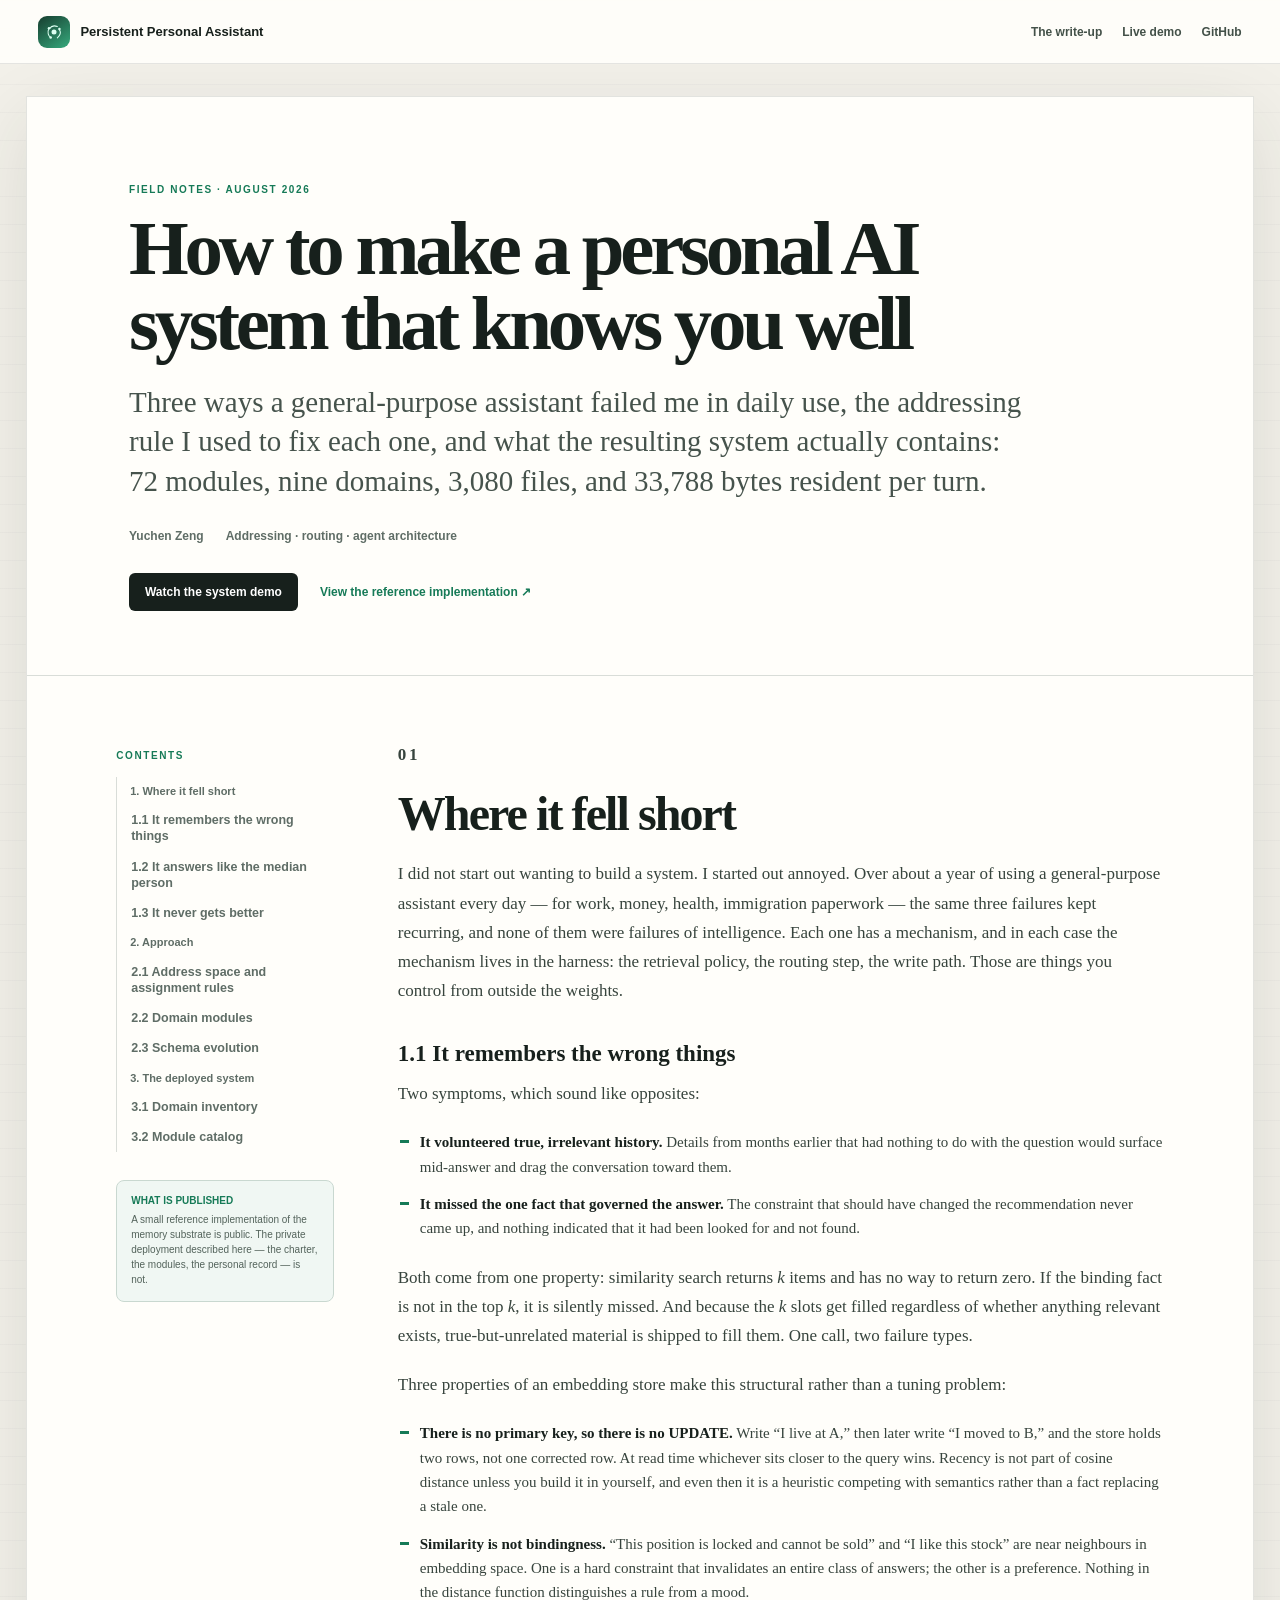
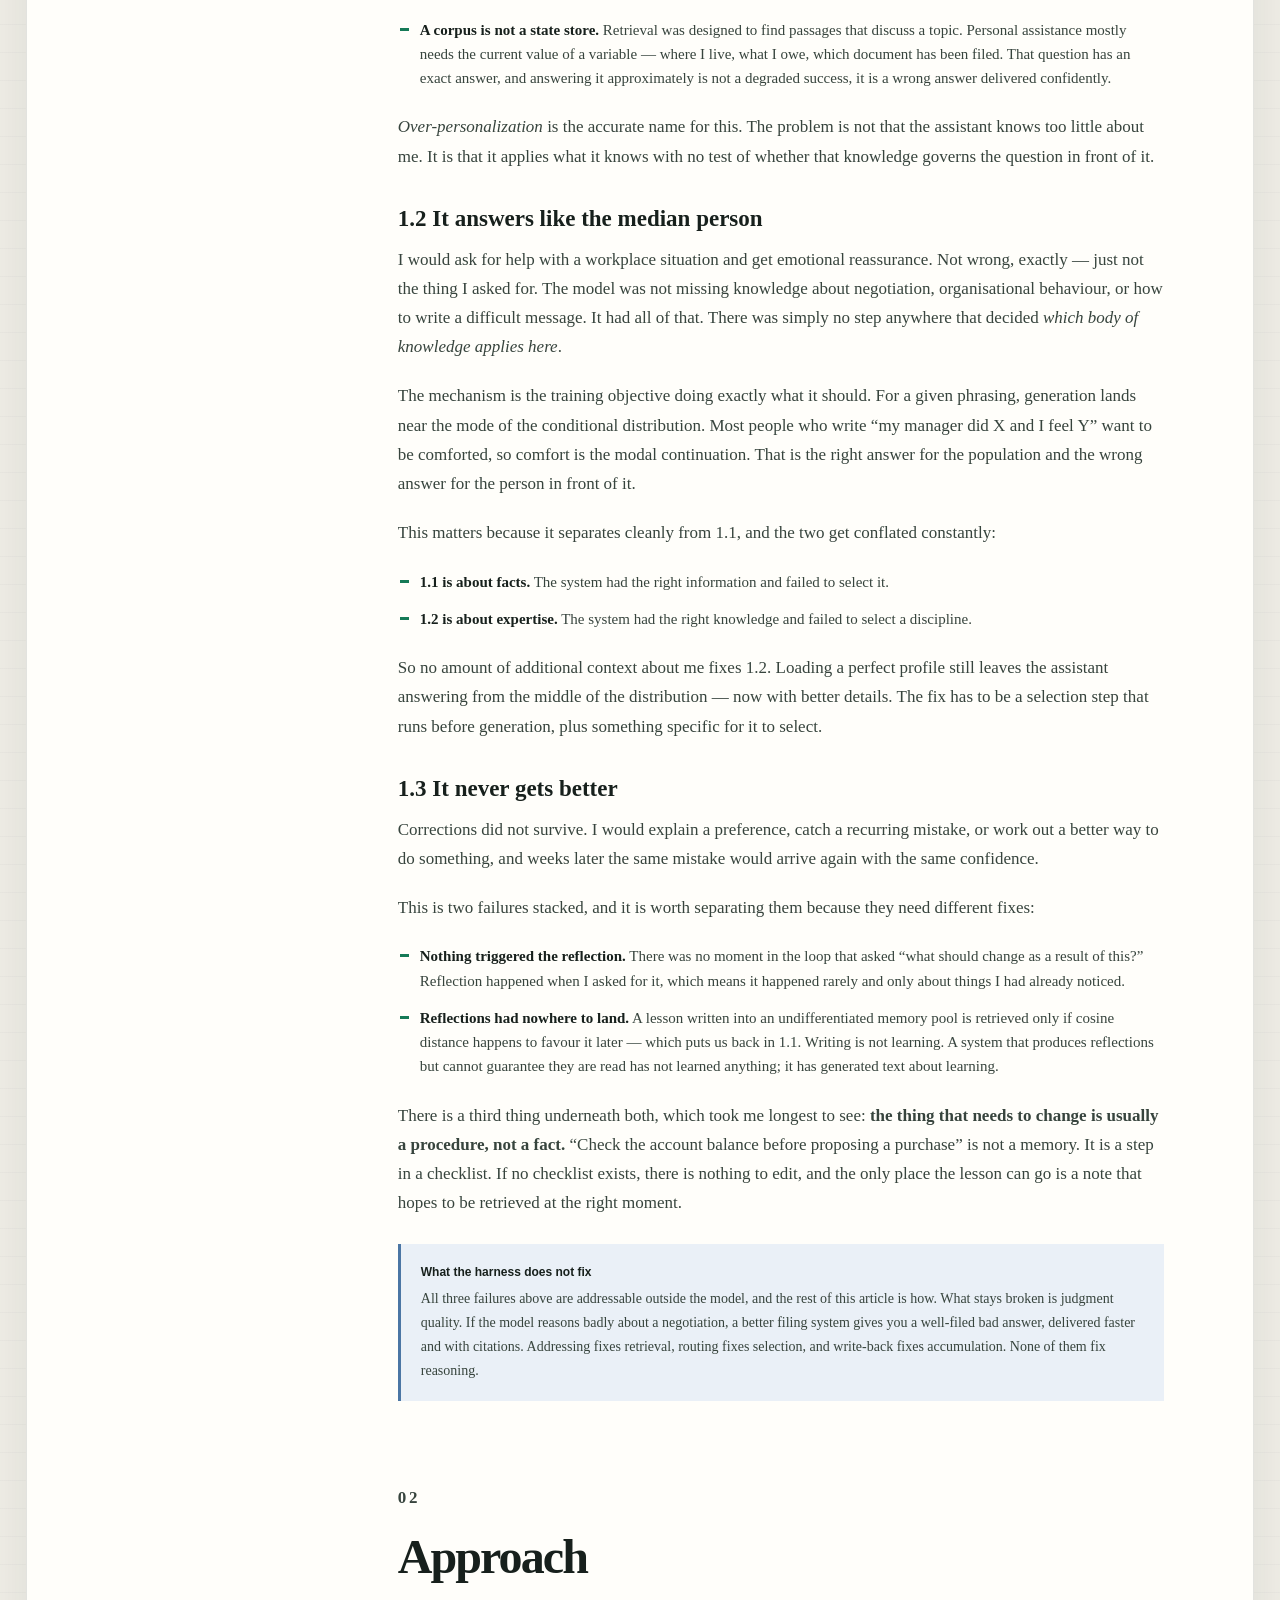
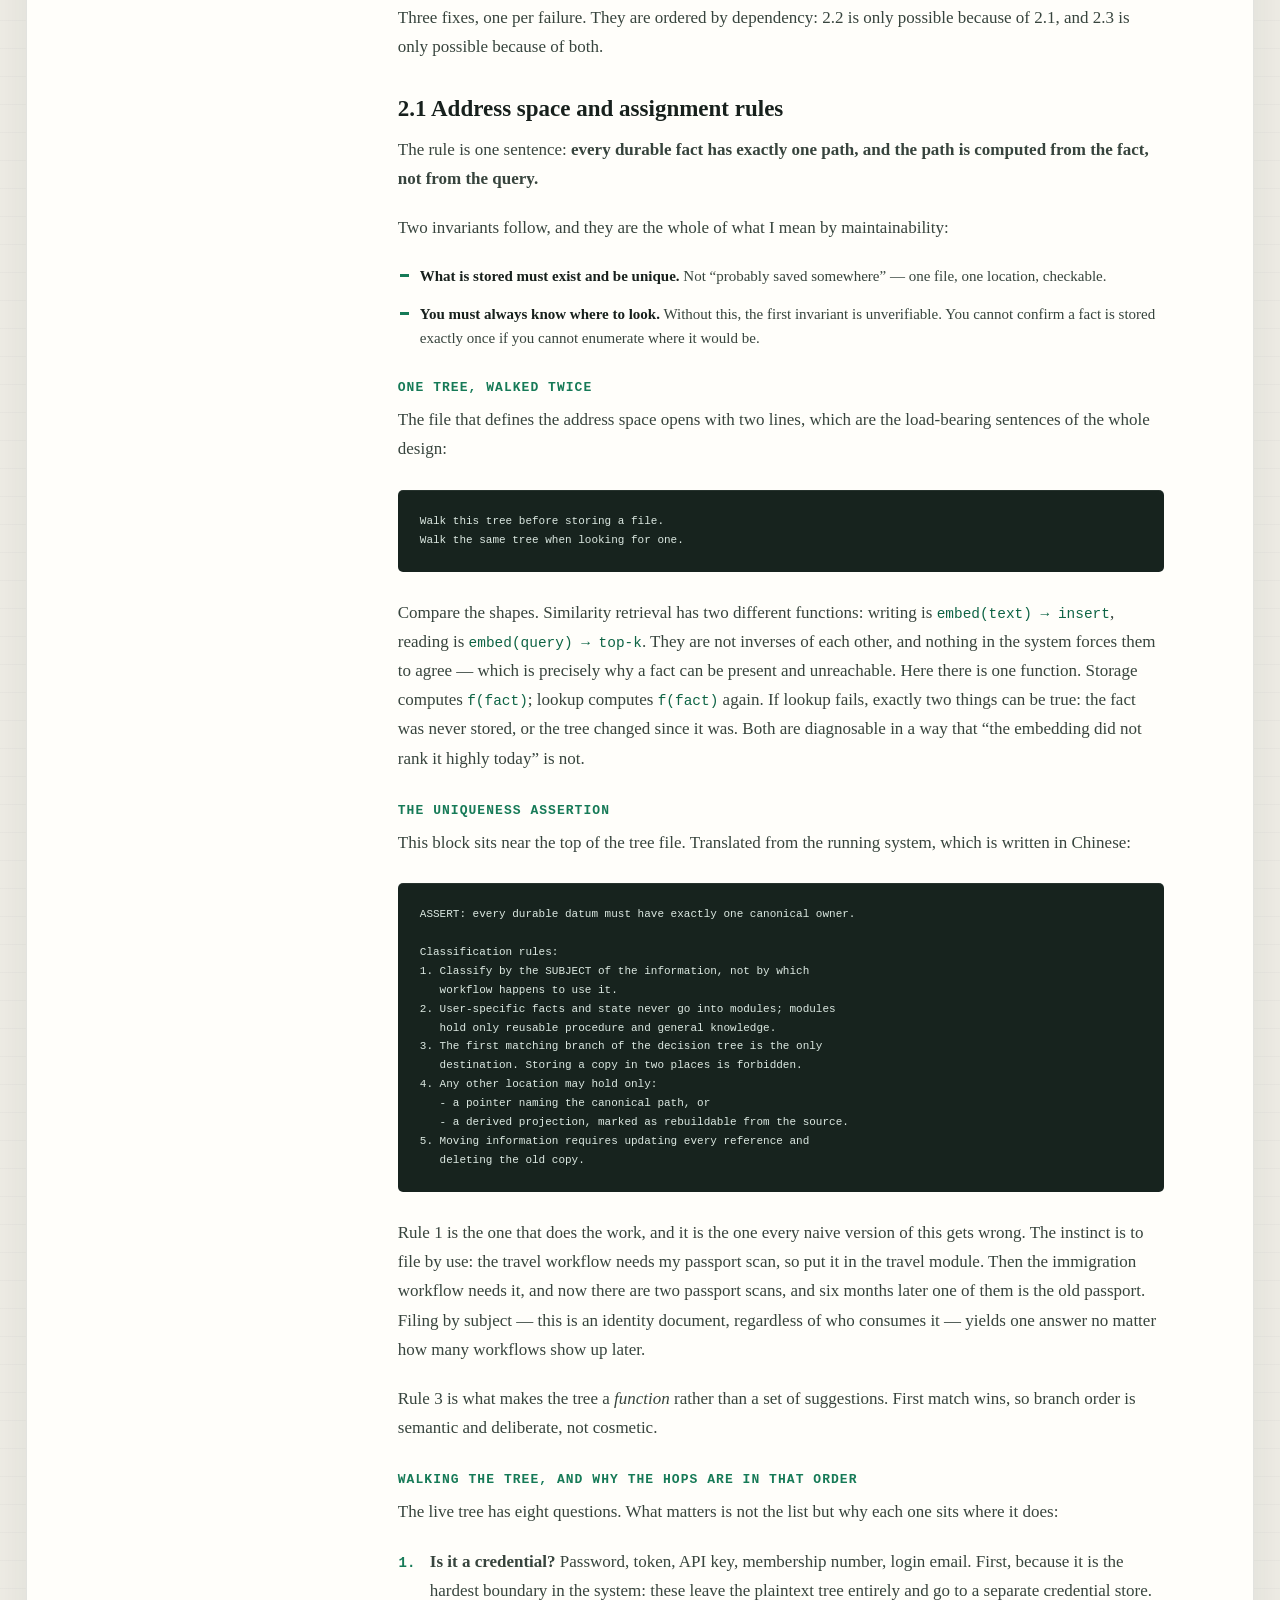
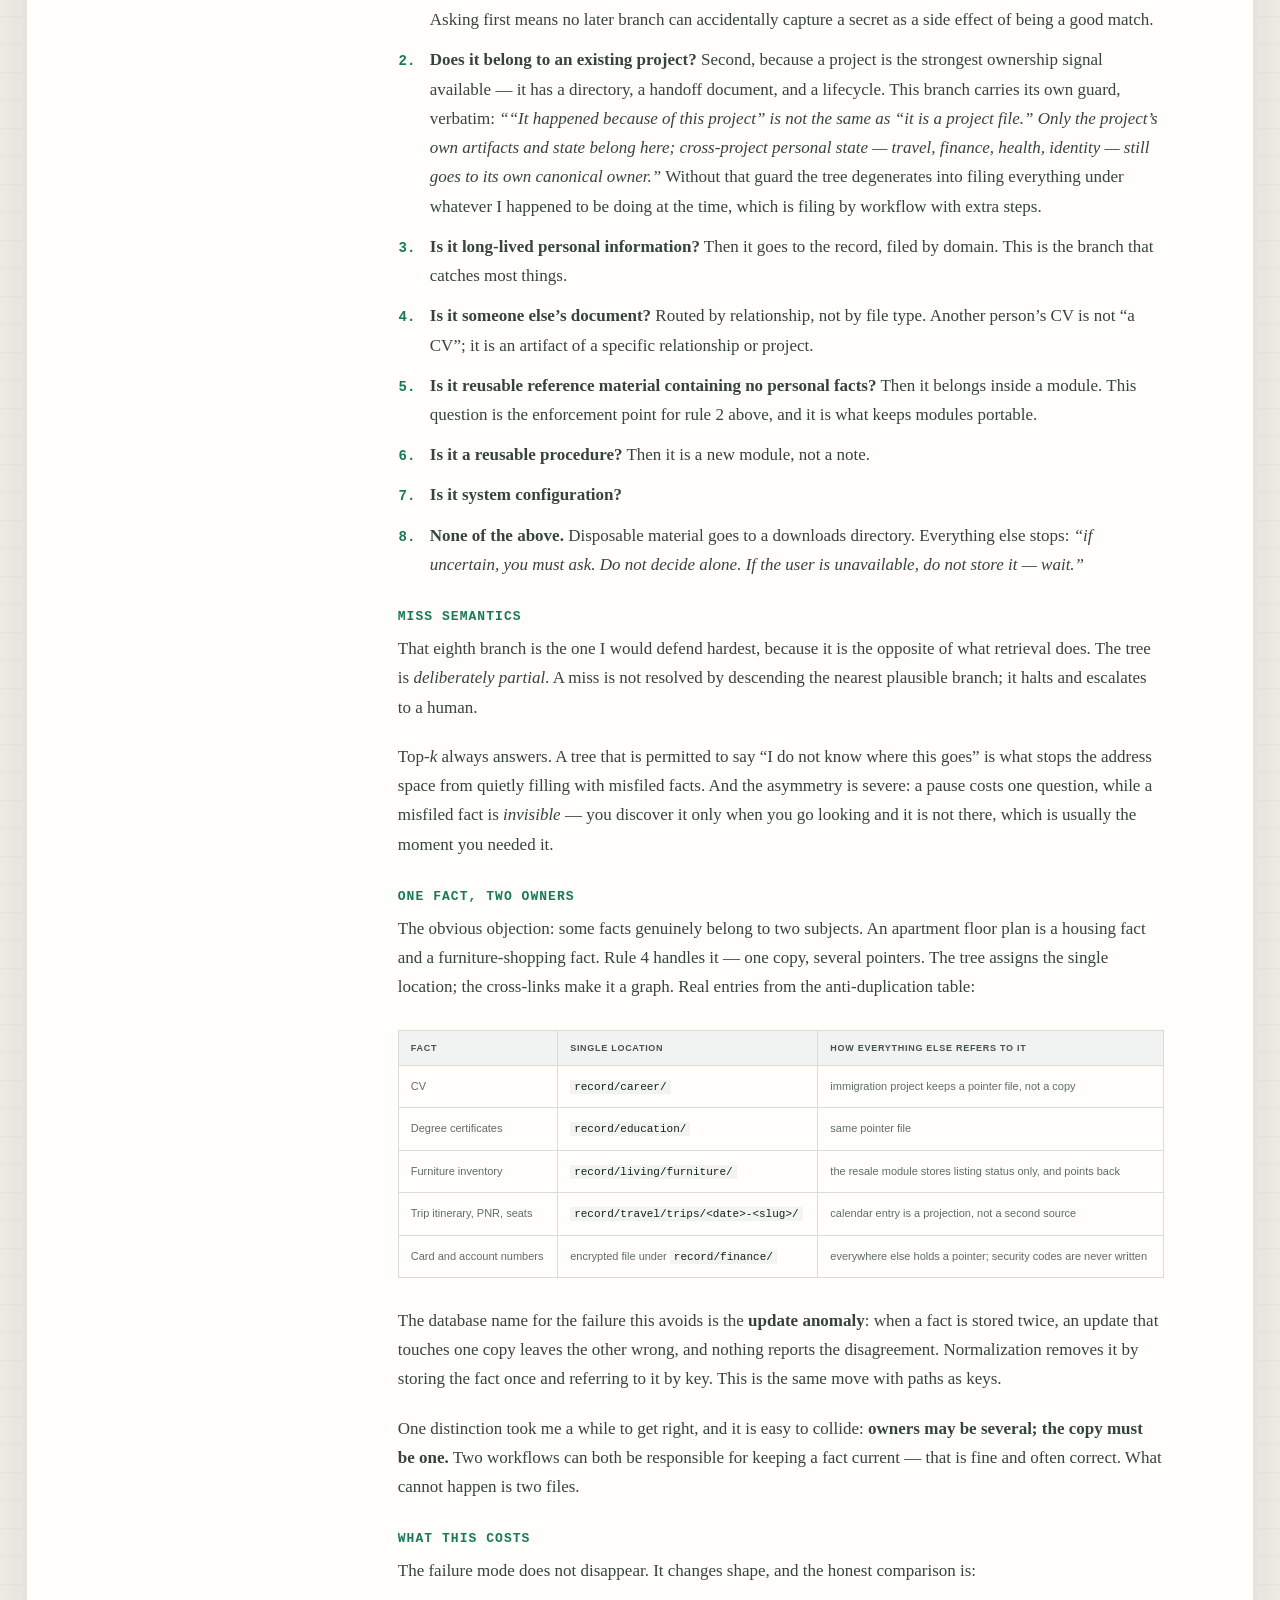
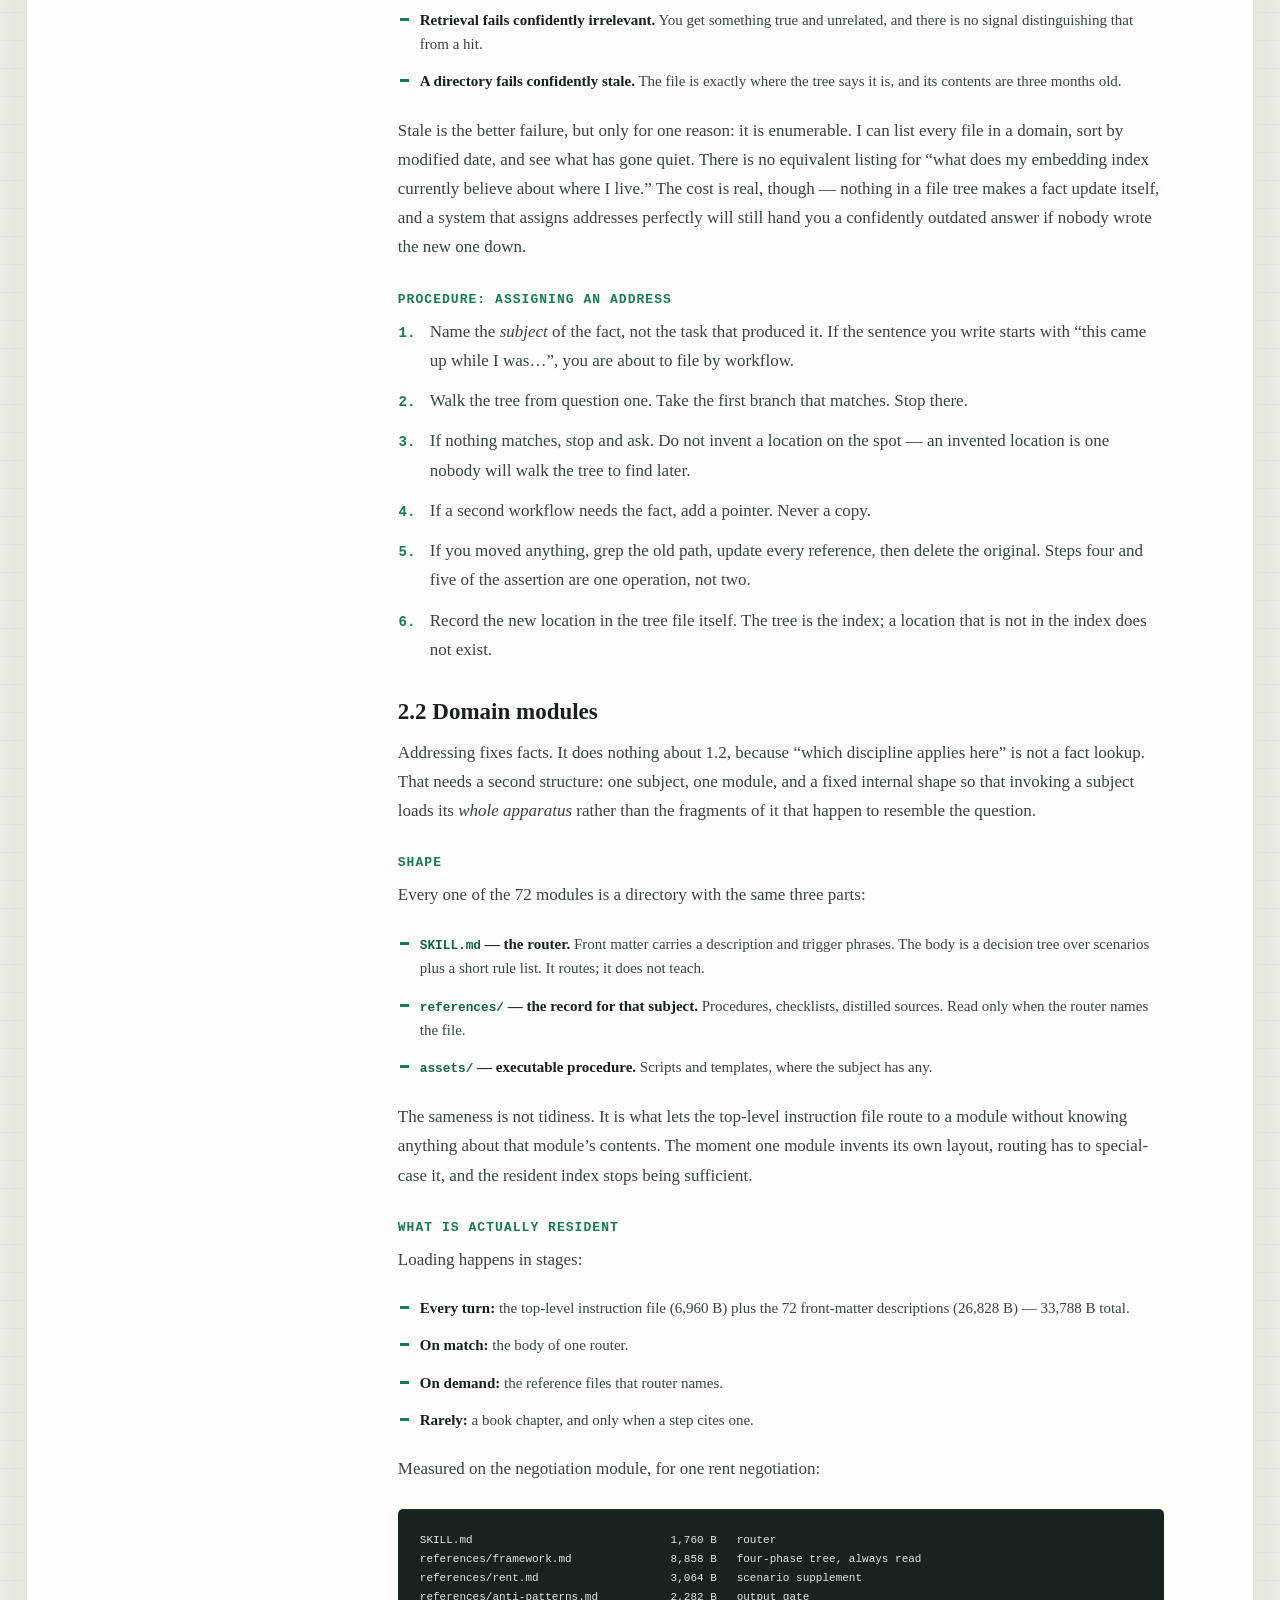
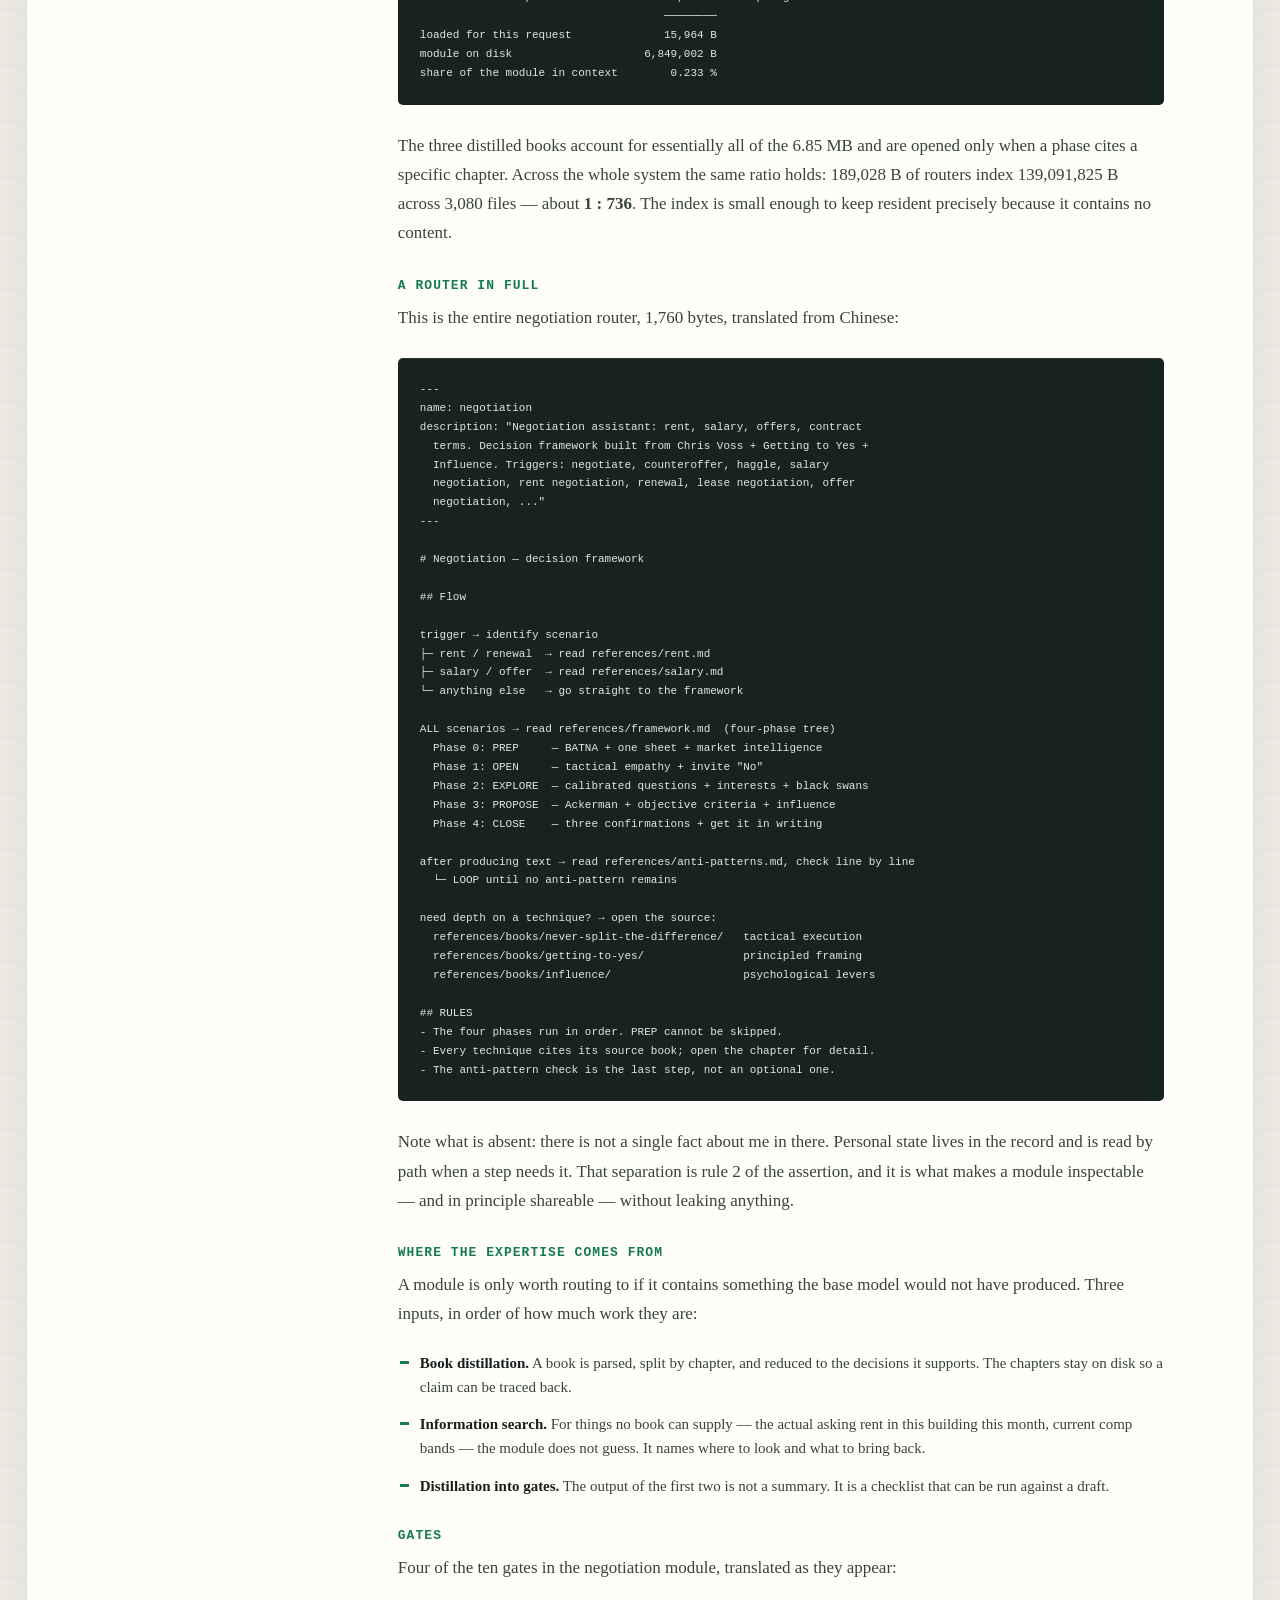
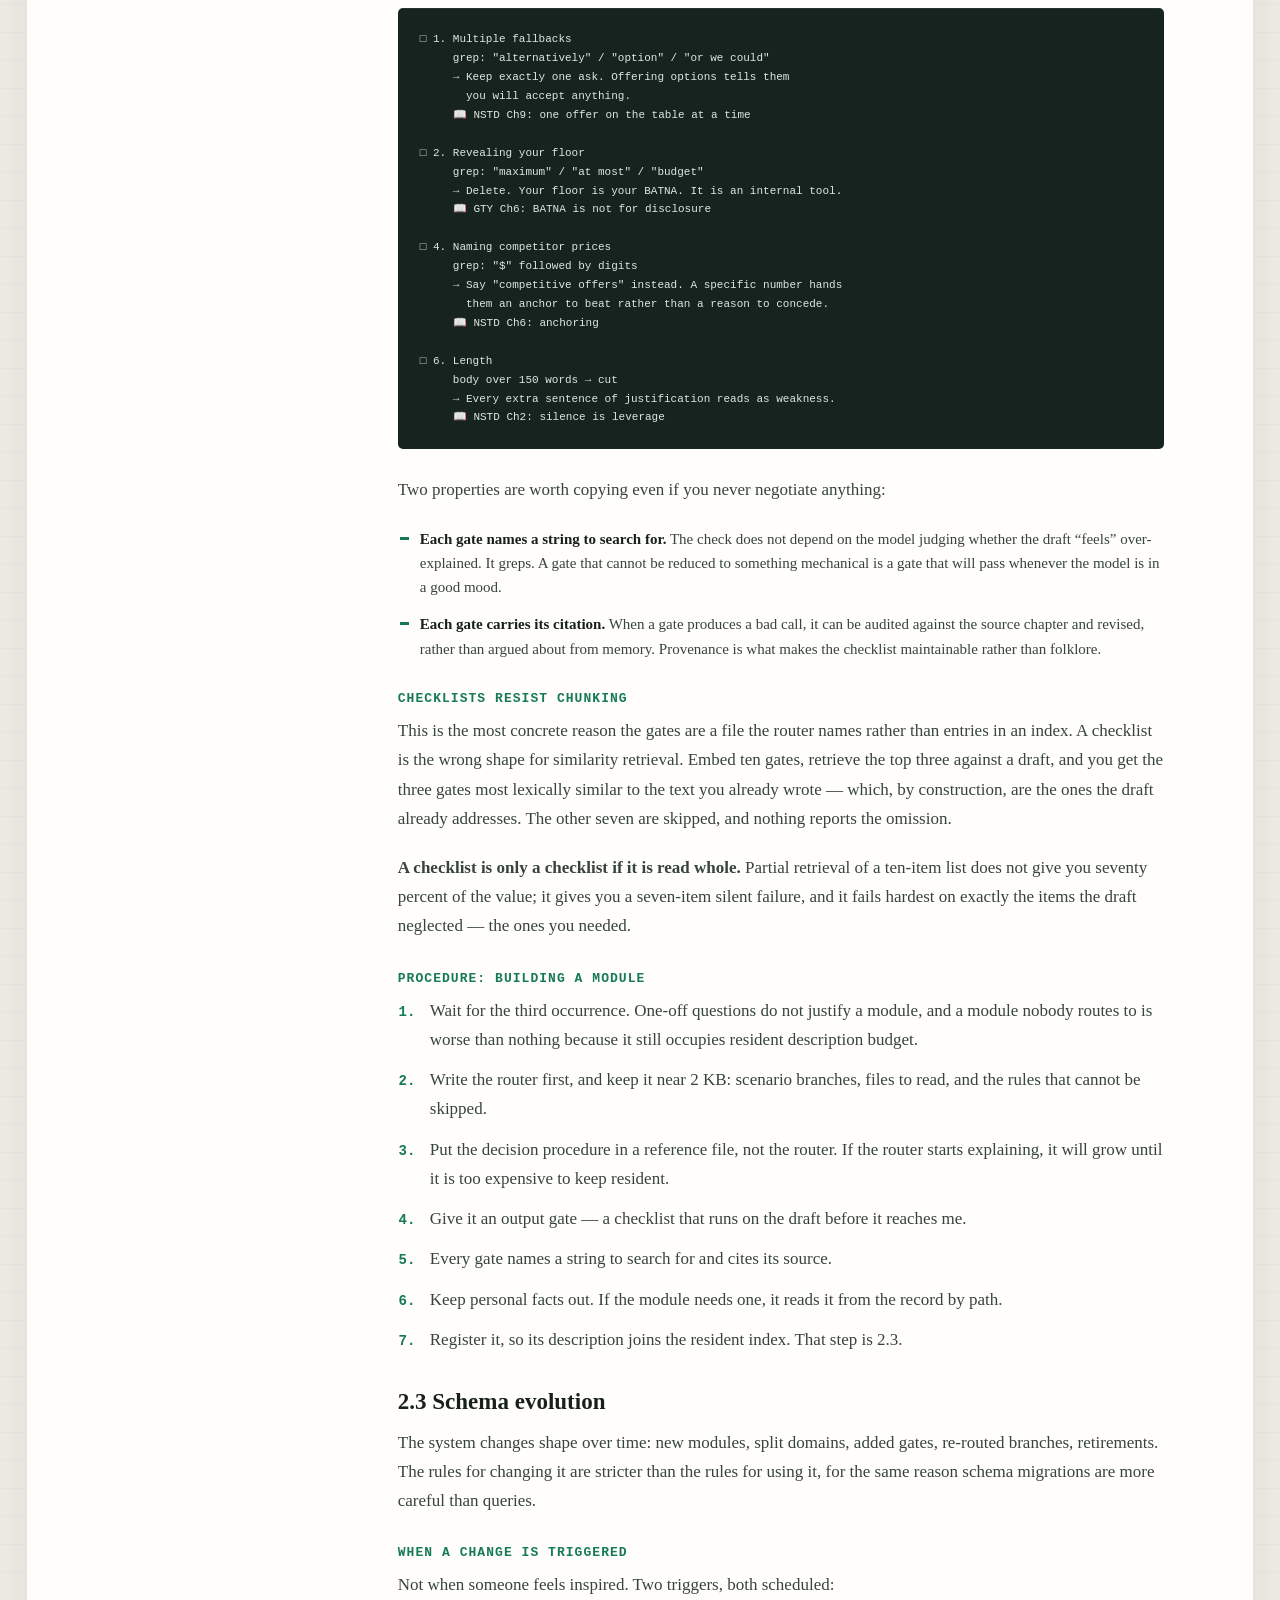
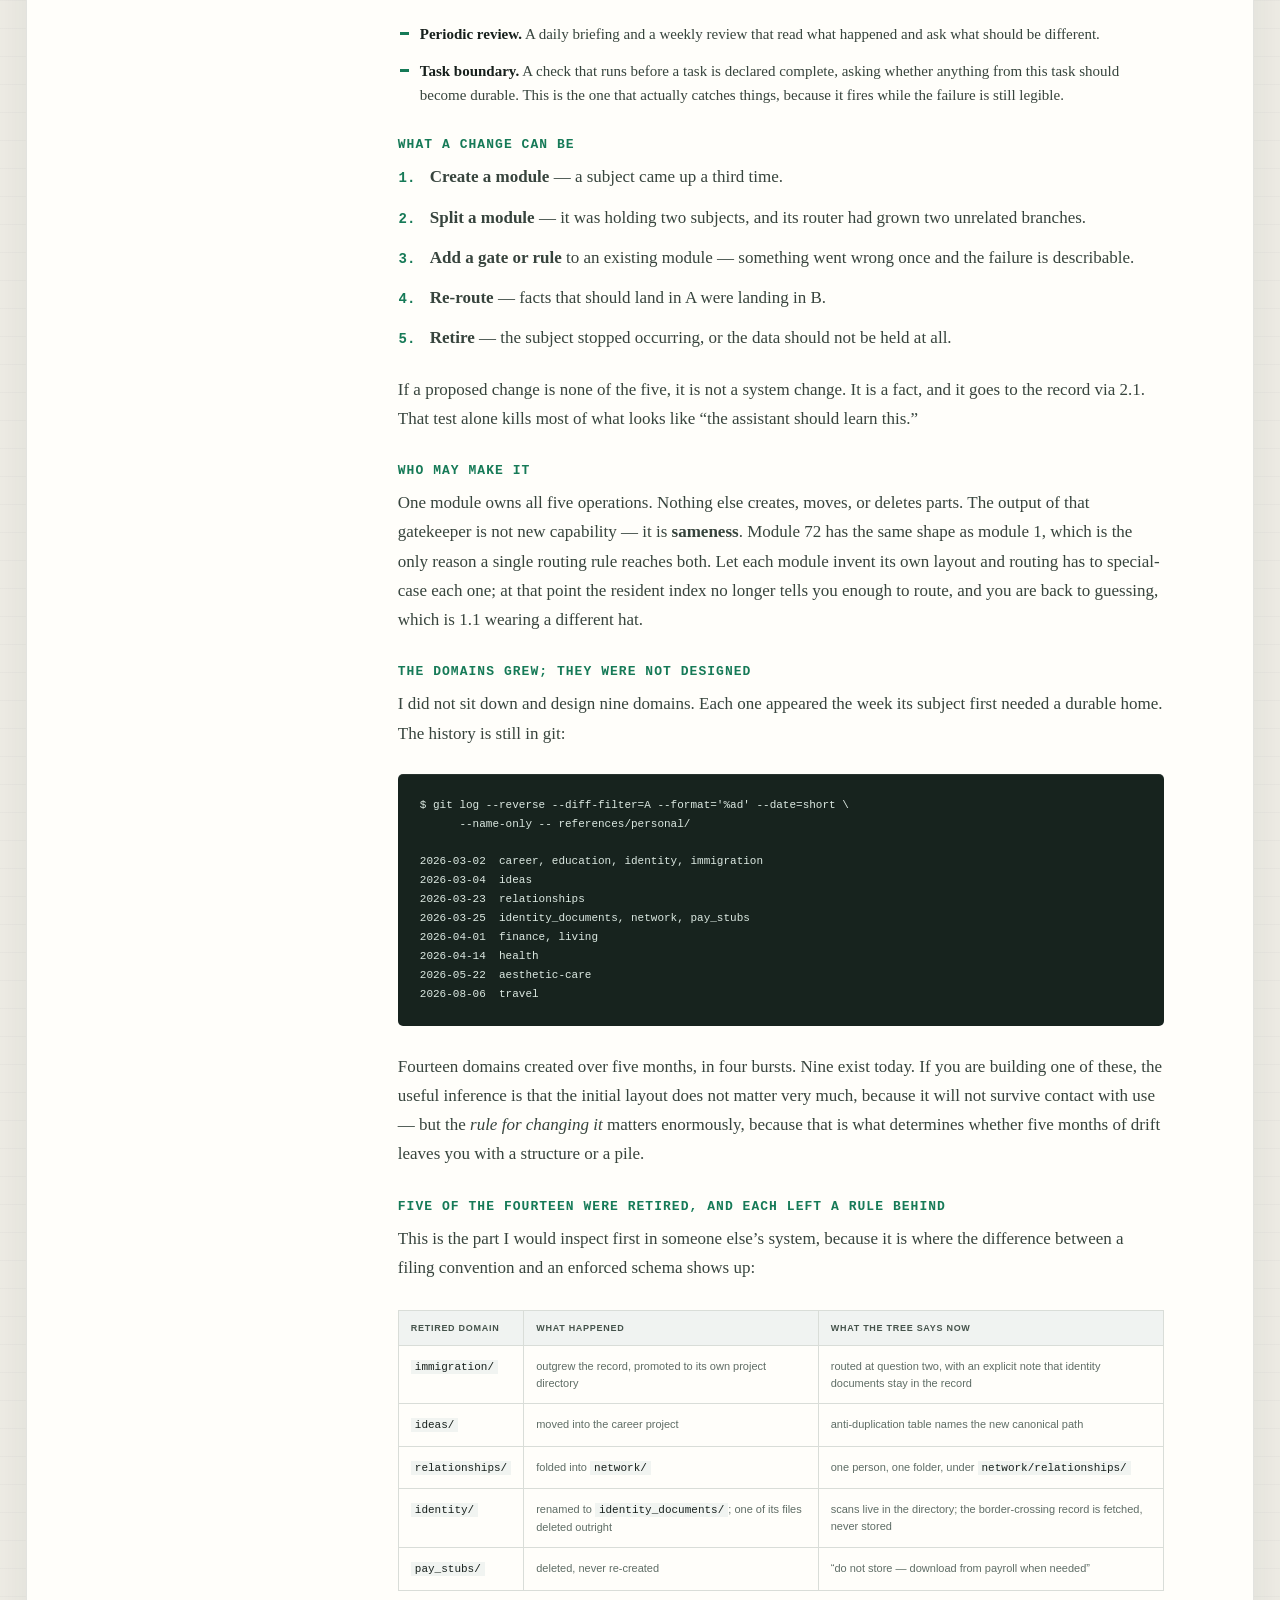
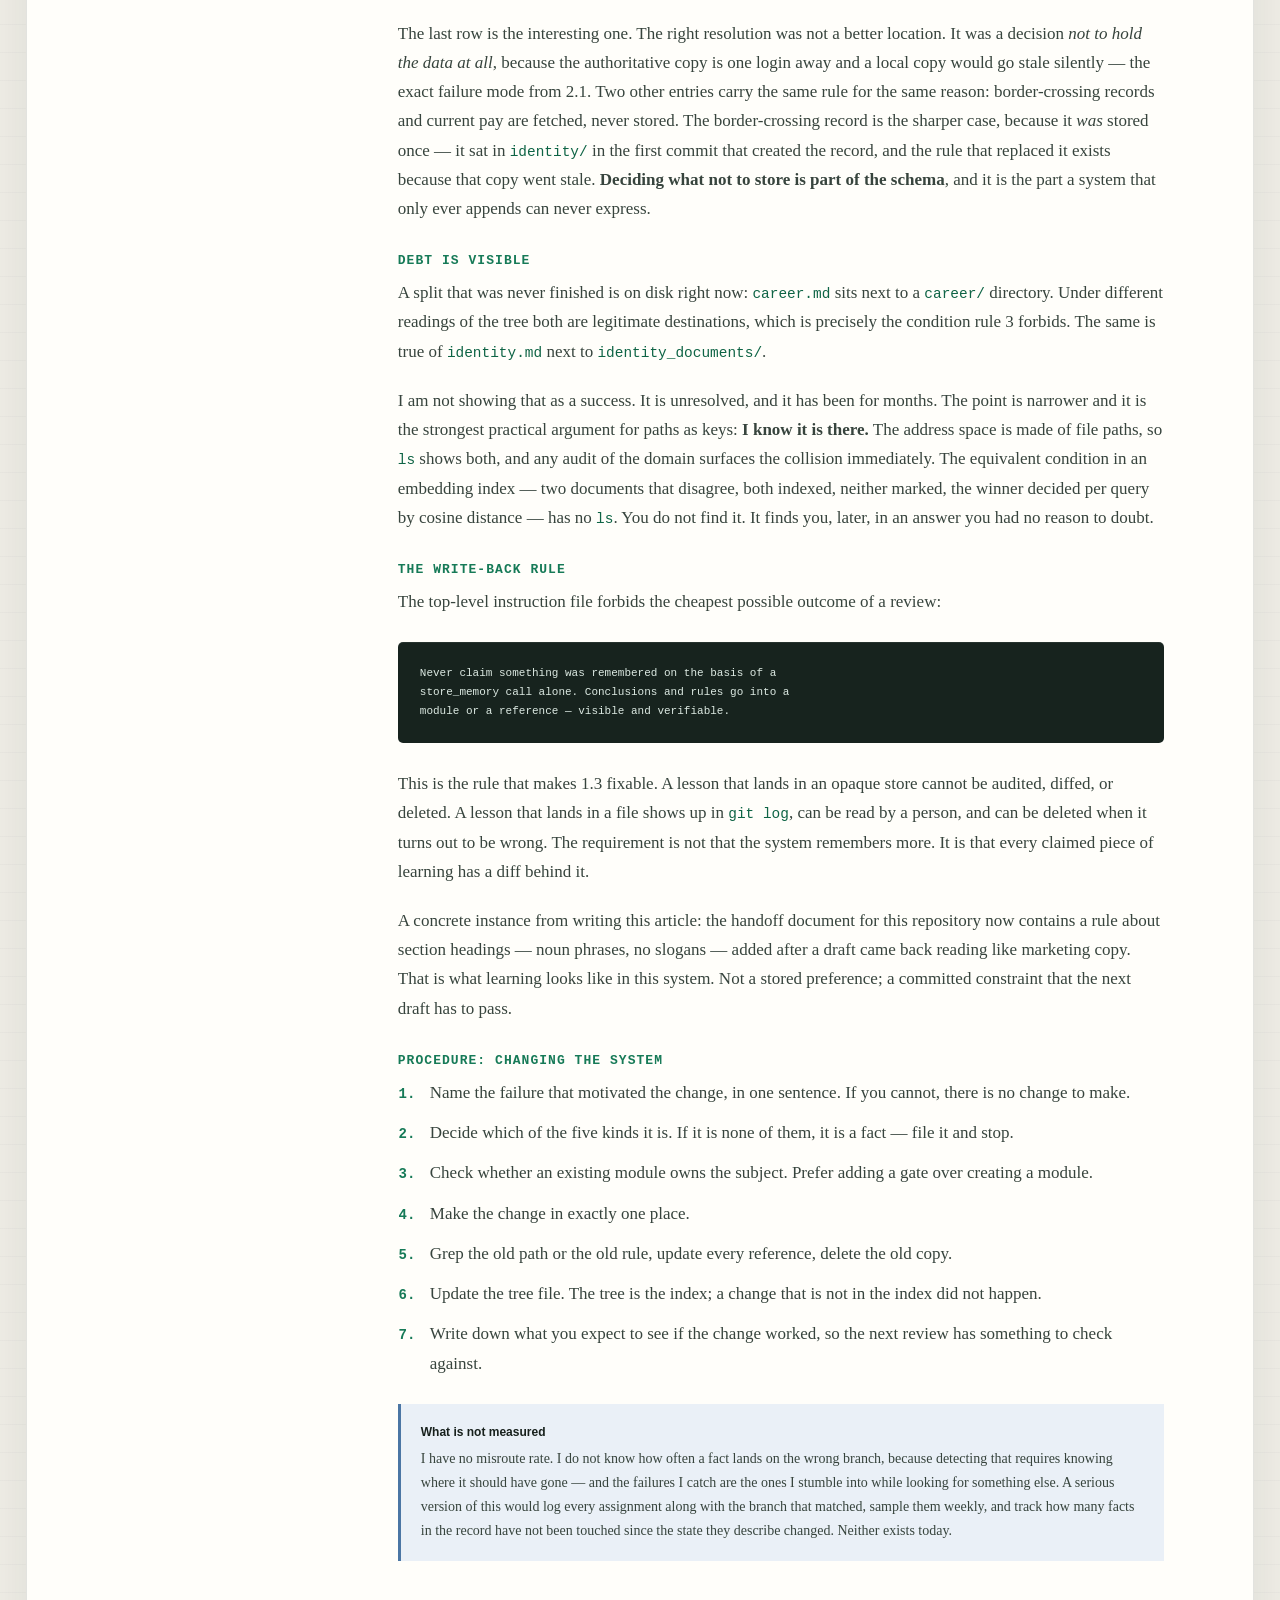
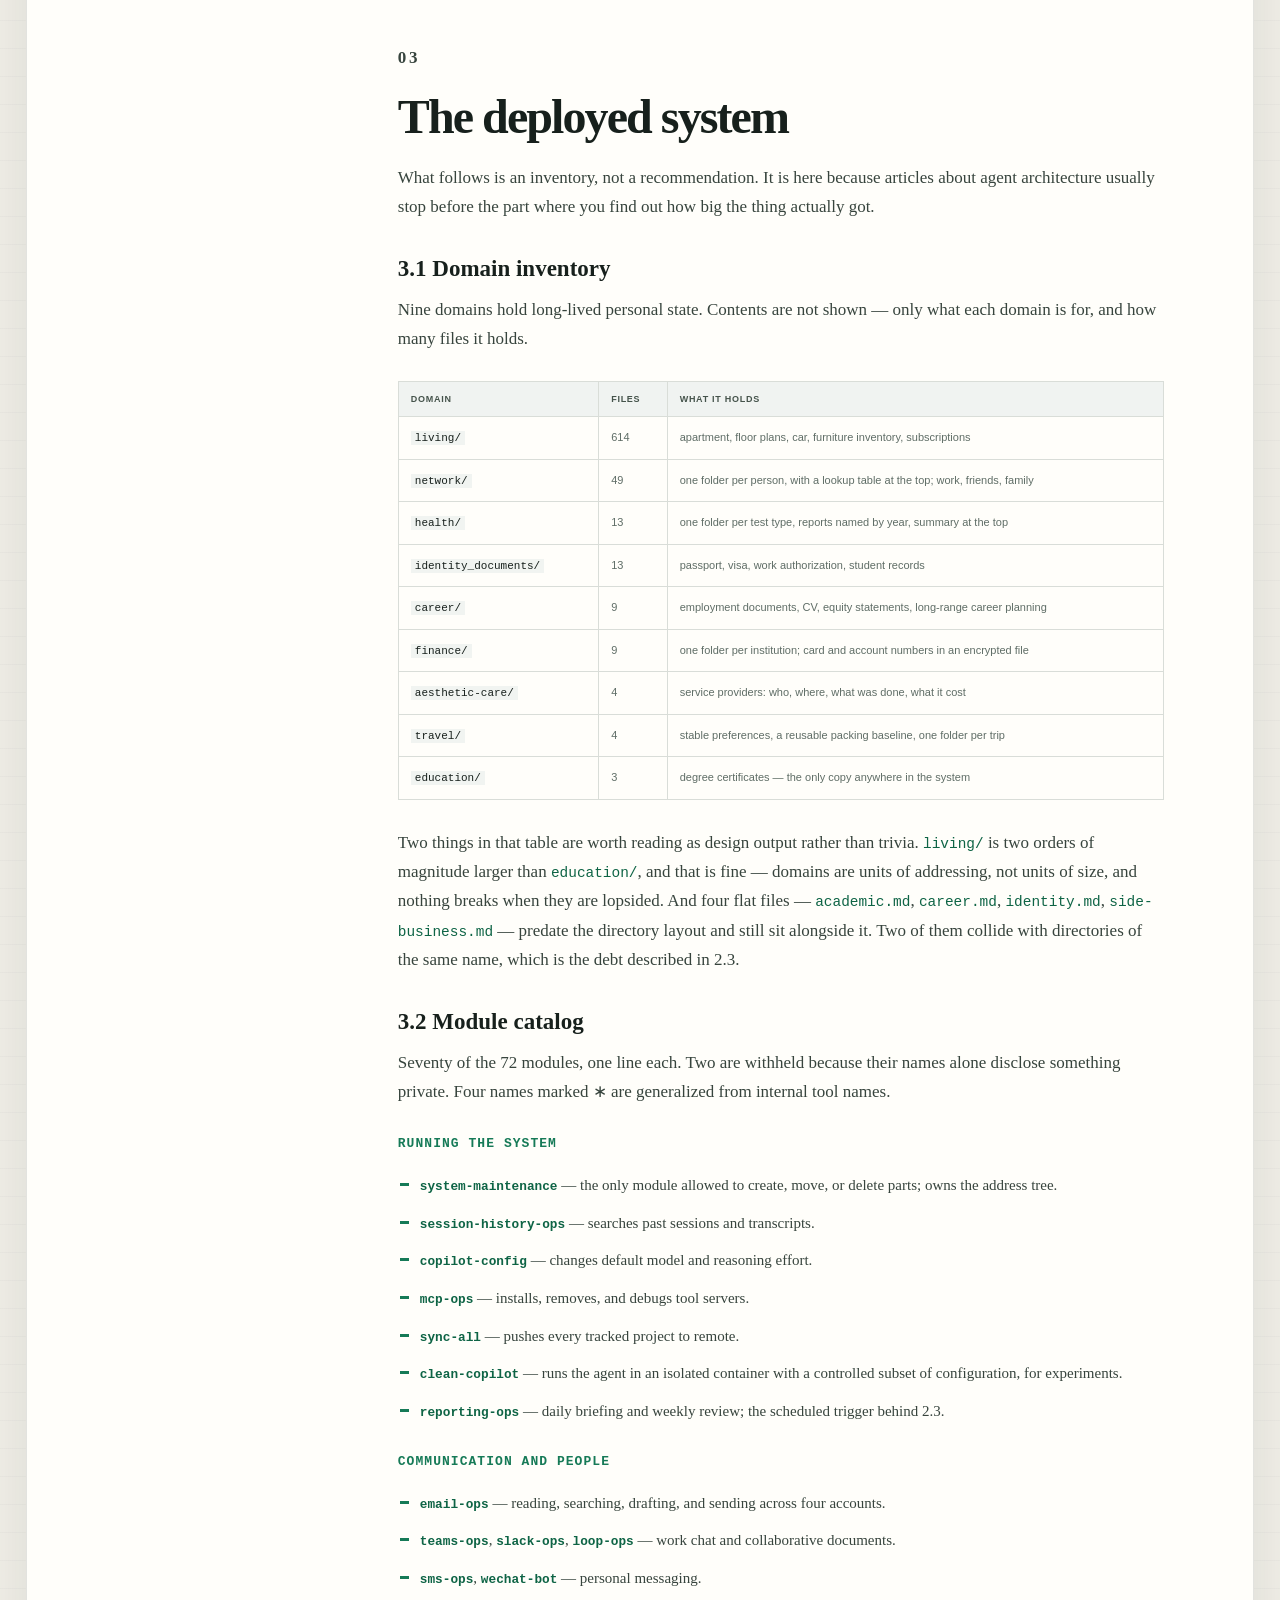
==== commit 065713a3: "Restructure the write-up around three failure modes Replace the nine-section technical report with t" ====
--- a/docs/architecture.html
+++ b/docs/architecture.html
@@ -5,11 +5,11 @@
     <meta name="viewport" content="width=device-width, initial-scale=1">
     <meta
       name="description"
-      content="How to build a personal AI system that knows you well: give every fact one address, make the write path and the read path the same tree, and let a control plane keep every domain the same shape."
+      content="Field notes on a personal AI assistant in daily use: three failure modes of general-purpose assistants, the addressing rule used to fix them, and a measured inventory of the deployed system."
     >
     <title>How to make a personal AI system that knows you well</title>
     <link rel="icon" href="data:,">
-    <link rel="stylesheet" href="architecture.css?v=4">
+    <link rel="stylesheet" href="architecture.css?v=5">
   </head>
   <body>
     <header class="site-header">
@@ -36,9 +36,10 @@
           <p class="eyebrow">FIELD NOTES &middot; AUGUST 2026</p>
           <h1>How to make a personal AI system that knows you well</h1>
           <p class="dek">
-            The hard part is not remembering more. It is guaranteeing that every
-            fact has exactly one address &mdash; and that the path you use to
-            store it is the same path you use to find it again.
+            Three ways a general-purpose assistant failed me in daily use, the
+            addressing rule I used to fix each one, and what the resulting
+            system actually contains: 72 modules, nine domains, 3,080 files,
+            and 33,788 bytes resident per turn.
           </p>
           <div class="paper-meta">
             <span>Yuchen Zeng</span>
@@ -56,897 +57,1244 @@
           <aside class="table-of-contents">
             <p>CONTENTS</p>
             <nav aria-label="Article sections">
-              <a href="#addressing">1. One fact, one address</a>
-              <a href="#shape">2. The shape uniqueness forces</a>
-              <a href="#worth-saving">3. What is worth saving</a>
-              <a href="#control-plane">4. The control plane</a>
-              <a href="#recipe">5. How to build one</a>
-              <a href="#inventory">6. What is actually in mine</a>
-              <a href="#expertise">7. Turning books into gates</a>
-              <a href="#costs">8. What it costs</a>
-              <a href="#reproduce">9. Reproduce</a>
+              <a href="#shortfalls">1. Where it fell short</a>
+              <a class="toc-sub" href="#shortfalls">1.1 It remembers the wrong things</a>
+              <a class="toc-sub" href="#shortfalls">1.2 It answers like the median person</a>
+              <a class="toc-sub" href="#shortfalls">1.3 It never gets better</a>
+              <a href="#approach">2. Approach</a>
+              <a class="toc-sub" href="#approach">2.1 Address space and assignment rules</a>
+              <a class="toc-sub" href="#approach">2.2 Domain modules</a>
+              <a class="toc-sub" href="#approach">2.3 Schema evolution</a>
+              <a href="#system">3. The deployed system</a>
+              <a class="toc-sub" href="#system">3.1 Domain inventory</a>
+              <a class="toc-sub" href="#system">3.2 Module catalog</a>
             </nav>
             <div class="implementation-note">
               <strong>What is published</strong>
               <span>
                 A small reference implementation of the memory substrate is
                 public. The private deployment described here &mdash; the
-                charter, the skills, the personal record &mdash; is not.
+                charter, the modules, the personal record &mdash; is not.
               </span>
             </div>
           </aside>
 
           <div class="paper-body">
-            <section id="addressing">
+            <section id="shortfalls">
               <p class="section-number">01</p>
-              <h2>One fact, one address</h2>
-              <p>
-                An assistant that has known you for six months fails in a very
-                specific way. It does not forget. It surfaces something true,
-                from some earlier conversation, that has nothing to do with what
-                you are doing right now &mdash; and then it quietly steers the
-                answer with it.
-              </p>
-              <p>
-                That is not a recall problem. It is an addressing problem. The
-                whole system rests on two invariants:
-              </p>
-              <div class="design-grid">
-                <article>
-                  <strong>Exactly one place</strong>
-                  <span>
-                    Every durable fact lives in exactly one writable file. Not
-                    one per workflow. One, total.
-                  </span>
-                </article>
-                <article>
-                  <strong>A computable address</strong>
-                  <span>
-                    Given the fact, you can derive the path that holds it
-                    without searching for it.
-                  </span>
-                </article>
-              </div>
-              <p>
-                Similarity search over stored conversation cannot give you
-                either one, and the reasons are structural rather than a matter
-                of tuning:
-              </p>
-              <ul>
-                <li>
-                  <strong>A vector store has no primary key.</strong> There is
-                  no <code>UPDATE</code>. A corrected fact is appended as a
-                  second, competing fact, and cosine distance decides which one
-                  wins at read time.
-                </li>
-                <li>
-                  <strong><code>top-k</code> always returns k.</strong> It has
-                  no way to say <em>nothing here is relevant</em>. It will
-                  always hand you five things, whether or not five things exist.
-                </li>
-                <li>
-                  <strong>Similar is not the same as binding.</strong>
-                  <em>She locked this position</em> and <em>she likes this
-                  stock</em> sit close together in embedding space. One is a
-                  hard constraint, the other a preference. Similarity has no
-                  dimension for the difference.
-                </li>
-                <li>
-                  <strong>A corpus is not a state store.</strong> A corpus can
-                  tell you everything ever said about your address. It has no
-                  representation of <em>your address right now</em>.
-                </li>
-              </ul>
-              <div class="equation">
-                <span>The distinction the whole design rests on</span>
-                <strong>Retrieval is a guess. Routing is a decision.</strong>
-              </div>
-              <p>
-                Both designs fail. What matters is that they fail differently,
-                and that one of the two failures is one you can actually see:
-              </p>
-              <div class="version-example">
-                <article class="old-version">
-                  <small>SIMILARITY SEARCH</small>
-                  <strong>Confidently irrelevant</strong>
-                  <span>
-                    The memory is accurate and was retrieved for the wrong
-                    moment. Nothing in the output tells you this happened.
-                  </span>
-                </article>
-                <i>vs</i>
-                <article class="active-version">
-                  <small>ADDRESSED FILES</small>
-                  <strong>Confidently stale</strong>
-                  <span>
-                    The lookup was correct and the file was never updated. The
-                    file has a path and a timestamp, so the failure has a
-                    location you can go inspect.
-                  </span>
-                </article>
-              </div>
-              <p>
-                One more distinction, because it is where most people get the
-                rule wrong. Plenty of facts belong to two subjects at once
-                &mdash; the card you pay the mortgage with belongs to both the
-                house and to your finances. The temptation is to write it down
-                in both places. Do that and you have manufactured the oldest bug
-                in data modelling: you will update one copy, miss the other, and
-                the two will disagree forever. Relational design has a name for
-                it, the <em>update anomaly</em>, and a fix that is now fifty
-                years old &mdash; store the fact once, and point at it from
-                everywhere else.
-              </p>
+              <h2>Where it fell short</h2>
+
+              <p>
+                I did not start out wanting to build a system. I started out
+                annoyed. Over about a year of using a general-purpose assistant
+                every day &mdash; for work, money, health, immigration paperwork
+                &mdash; the same three failures kept recurring, and none of them
+                were failures of intelligence. Each one has a mechanism, and in
+                each case the mechanism lives in the harness: the retrieval
+                policy, the routing step, the write path. Those are things you
+                control from outside the weights.
+              </p>
+
+              <h3>1.1 It remembers the wrong things</h3>
+
+              <p>
+                Two symptoms, which sound like opposites:
+              </p>
+
+              <ul>
+                <li>
+                  <strong>It volunteered true, irrelevant history.</strong>
+                  Details from months earlier that had nothing to do with the
+                  question would surface mid-answer and drag the conversation
+                  toward them.
+                </li>
+                <li>
+                  <strong>It missed the one fact that governed the answer.</strong>
+                  The constraint that should have changed the recommendation
+                  never came up, and nothing indicated that it had been looked
+                  for and not found.
+                </li>
+              </ul>
+
+              <p>
+                Both come from one property: similarity search returns
+                <em>k</em> items and has no way to return zero. If the binding
+                fact is not in the top <em>k</em>, it is silently missed. And
+                because the <em>k</em> slots get filled regardless of whether
+                anything relevant exists, true-but-unrelated material is shipped
+                to fill them. One call, two failure types.
+              </p>
+
+              <p>
+                Three properties of an embedding store make this structural
+                rather than a tuning problem:
+              </p>
+
+              <ul>
+                <li>
+                  <strong>There is no primary key, so there is no UPDATE.</strong>
+                  Write &ldquo;I live at A,&rdquo; then later write &ldquo;I
+                  moved to B,&rdquo; and the store holds two rows, not one
+                  corrected row. At read time whichever sits closer to the query
+                  wins. Recency is not part of cosine distance unless you build
+                  it in yourself, and even then it is a heuristic competing with
+                  semantics rather than a fact replacing a stale one.
+                </li>
+                <li>
+                  <strong>Similarity is not bindingness.</strong>
+                  &ldquo;This position is locked and cannot be sold&rdquo; and
+                  &ldquo;I like this stock&rdquo; are near neighbours in
+                  embedding space. One is a hard constraint that invalidates an
+                  entire class of answers; the other is a preference. Nothing in
+                  the distance function distinguishes a rule from a mood.
+                </li>
+                <li>
+                  <strong>A corpus is not a state store.</strong>
+                  Retrieval was designed to find passages that discuss a topic.
+                  Personal assistance mostly needs the current value of a
+                  variable &mdash; where I live, what I owe, which document has
+                  been filed. That question has an exact answer, and answering
+                  it approximately is not a degraded success, it is a wrong
+                  answer delivered confidently.
+                </li>
+              </ul>
+
+              <p>
+                <em>Over-personalization</em> is the accurate name for this. The
+                problem is not that the assistant knows too little about me. It
+                is that it applies what it knows with no test of whether that
+                knowledge governs the question in front of it.
+              </p>
+
+              <h3>1.2 It answers like the median person</h3>
+
+              <p>
+                I would ask for help with a workplace situation and get
+                emotional reassurance. Not wrong, exactly &mdash; just not the
+                thing I asked for. The model was not missing knowledge about
+                negotiation, organisational behaviour, or how to write a
+                difficult message. It had all of that. There was simply no step
+                anywhere that decided <em>which body of knowledge applies
+                here</em>.
+              </p>
+
+              <p>
+                The mechanism is the training objective doing exactly what it
+                should. For a given phrasing, generation lands near the mode of
+                the conditional distribution. Most people who write &ldquo;my
+                manager did X and I feel Y&rdquo; want to be comforted, so
+                comfort is the modal continuation. That is the right answer for
+                the population and the wrong answer for the person in front of
+                it.
+              </p>
+
+              <p>
+                This matters because it separates cleanly from 1.1, and the two
+                get conflated constantly:
+              </p>
+
+              <ul>
+                <li>
+                  <strong>1.1 is about facts.</strong> The system had the right
+                  information and failed to select it.
+                </li>
+                <li>
+                  <strong>1.2 is about expertise.</strong> The system had the
+                  right knowledge and failed to select a discipline.
+                </li>
+              </ul>
+
+              <p>
+                So no amount of additional context about me fixes 1.2. Loading a
+                perfect profile still leaves the assistant answering from the
+                middle of the distribution &mdash; now with better details. The
+                fix has to be a selection step that runs before generation, plus
+                something specific for it to select.
+              </p>
+
+              <h3>1.3 It never gets better</h3>
+
+              <p>
+                Corrections did not survive. I would explain a preference, catch
+                a recurring mistake, or work out a better way to do something,
+                and weeks later the same mistake would arrive again with the
+                same confidence.
+              </p>
+
+              <p>
+                This is two failures stacked, and it is worth separating them
+                because they need different fixes:
+              </p>
+
+              <ul>
+                <li>
+                  <strong>Nothing triggered the reflection.</strong>
+                  There was no moment in the loop that asked &ldquo;what should
+                  change as a result of this?&rdquo; Reflection happened when I
+                  asked for it, which means it happened rarely and only about
+                  things I had already noticed.
+                </li>
+                <li>
+                  <strong>Reflections had nowhere to land.</strong>
+                  A lesson written into an undifferentiated memory pool is
+                  retrieved only if cosine distance happens to favour it later
+                  &mdash; which puts us back in 1.1. Writing is not learning. A
+                  system that produces reflections but cannot guarantee they are
+                  read has not learned anything; it has generated text about
+                  learning.
+                </li>
+              </ul>
+
+              <p>
+                There is a third thing underneath both, which took me longest to
+                see: <strong>the thing that needs to change is usually a
+                procedure, not a fact.</strong> &ldquo;Check the account
+                balance before proposing a purchase&rdquo; is not a memory. It
+                is a step in a checklist. If no checklist exists, there is
+                nothing to edit, and the only place the lesson can go is a note
+                that hopes to be retrieved at the right moment.
+              </p>
+
               <div class="callout">
-                <strong>Owners may be many. Copies must be one.</strong>
+                <strong>What the harness does not fix</strong>
                 <p>
-                  A file can be reached from several places in the tree. That is
-                  a feature. What must never happen is the same fact existing as
-                  two independently editable copies.
+                  All three failures above are addressable outside the model,
+                  and the rest of this article is how. What stays broken is
+                  judgment quality. If the model reasons badly about a
+                  negotiation, a better filing system gives you a well-filed bad
+                  answer, delivered faster and with citations. Addressing fixes
+                  retrieval, routing fixes selection, and write-back fixes
+                  accumulation. None of them fix reasoning.
                 </p>
               </div>
             </section>
-
-            <section id="shape">
+            <section id="approach">
               <p class="section-number">02</p>
-              <h2>The shape uniqueness forces</h2>
-              <p>
-                If every fact must have an address you can compute rather than
-                search for, then something has to compute it. That something is
-                a decision tree, and it is the first file the system loads. This
-                is the top of the real one:
-              </p>
-              <pre><code>ANY TASK
-├─ a skill matches               → invoke that skill, do not improvise
-├─ a person is mentioned         → people-ops        → network/&lt;person&gt;/
-├─ a project is named            → projects.md       → path, URL, status
-├─ scheduling                    → calendar-ops
-├─ mail                          → email-ops
-├─ a web page must be opened     → browser
-├─ an experiment must run        → experiment-ops + env-control
-├─ code is written or debugged   → code-writing
-├─ identity / legal / contract   → high-stakes       → read literally, zero loss
-├─ a file is created or sought   → system-maintenance → file-directory.md
-└─ the system itself changes     → system-maintenance → registrar gate</code></pre>
-              <p>
-                The rule that governs the whole structure is one line, and it is
-                the single most useful sentence in the system:
-              </p>
-              <div class="equation">
-                <span>from file-directory.md</span>
-                <strong>
-                  Walk this tree before you write a file.<br>
-                  Walk the same tree when you look for one.
-                </strong>
+              <h2>Approach</h2>
+
+              <p>
+                Three fixes, one per failure. They are ordered by dependency:
+                2.2 is only possible because of 2.1, and 2.3 is only possible
+                because of both.
+              </p>
+
+              <h3>2.1 Address space and assignment rules</h3>
+
+              <p>
+                The rule is one sentence: <strong>every durable fact has exactly
+                one path, and the path is computed from the fact, not from the
+                query.</strong>
+              </p>
+
+              <p>
+                Two invariants follow, and they are the whole of what I mean by
+                maintainability:
+              </p>
+
+              <ul>
+                <li>
+                  <strong>What is stored must exist and be unique.</strong>
+                  Not &ldquo;probably saved somewhere&rdquo; &mdash; one file,
+                  one location, checkable.
+                </li>
+                <li>
+                  <strong>You must always know where to look.</strong>
+                  Without this, the first invariant is unverifiable. You cannot
+                  confirm a fact is stored exactly once if you cannot enumerate
+                  where it would be.
+                </li>
+              </ul>
+
+              <h4>One tree, walked twice</h4>
+
+              <p>
+                The file that defines the address space opens with two lines,
+                which are the load-bearing sentences of the whole design:
+              </p>
+
+              <pre><code>Walk this tree before storing a file.
+Walk the same tree when looking for one.</code></pre>
+
+              <p>
+                Compare the shapes. Similarity retrieval has two different
+                functions: writing is <code>embed(text) &rarr; insert</code>,
+                reading is <code>embed(query) &rarr; top-k</code>. They are not
+                inverses of each other, and nothing in the system forces them to
+                agree &mdash; which is precisely why a fact can be present and
+                unreachable. Here there is one function. Storage computes
+                <code>f(fact)</code>; lookup computes <code>f(fact)</code>
+                again. If lookup fails, exactly two things can be true: the fact
+                was never stored, or the tree changed since it was. Both are
+                diagnosable in a way that &ldquo;the embedding did not rank it
+                highly today&rdquo; is not.
+              </p>
+
+              <h4>The uniqueness assertion</h4>
+
+              <p>
+                This block sits near the top of the tree file. Translated from
+                the running system, which is written in Chinese:
+              </p>
+
+              <pre><code>ASSERT: every durable datum must have exactly one canonical owner.
+
+Classification rules:
+1. Classify by the SUBJECT of the information, not by which
+   workflow happens to use it.
+2. User-specific facts and state never go into modules; modules
+   hold only reusable procedure and general knowledge.
+3. The first matching branch of the decision tree is the only
+   destination. Storing a copy in two places is forbidden.
+4. Any other location may hold only:
+   - a pointer naming the canonical path, or
+   - a derived projection, marked as rebuildable from the source.
+5. Moving information requires updating every reference and
+   deleting the old copy.</code></pre>
+
+              <p>
+                Rule 1 is the one that does the work, and it is the one every
+                naive version of this gets wrong. The instinct is to file by
+                use: the travel workflow needs my passport scan, so put it in
+                the travel module. Then the immigration workflow needs it, and
+                now there are two passport scans, and six months later one of
+                them is the old passport. Filing by subject &mdash; this is an
+                identity document, regardless of who consumes it &mdash; yields
+                one answer no matter how many workflows show up later.
+              </p>
+
+              <p>
+                Rule 3 is what makes the tree a <em>function</em> rather than a
+                set of suggestions. First match wins, so branch order is
+                semantic and deliberate, not cosmetic.
+              </p>
+
+              <h4>Walking the tree, and why the hops are in that order</h4>
+
+              <p>
+                The live tree has eight questions. What matters is not the list
+                but why each one sits where it does:
+              </p>
+
+              <ol>
+                <li>
+                  <strong>Is it a credential?</strong> Password, token, API key,
+                  membership number, login email. First, because it is the
+                  hardest boundary in the system: these leave the plaintext tree
+                  entirely and go to a separate credential store. Asking first
+                  means no later branch can accidentally capture a secret as a
+                  side effect of being a good match.
+                </li>
+                <li>
+                  <strong>Does it belong to an existing project?</strong>
+                  Second, because a project is the strongest ownership signal
+                  available &mdash; it has a directory, a handoff document, and
+                  a lifecycle. This branch carries its own guard, verbatim:
+                  <q>&ldquo;It happened because of this project&rdquo; is not
+                  the same as &ldquo;it is a project file.&rdquo; Only the
+                  project&rsquo;s own artifacts and state belong here;
+                  cross-project personal state &mdash; travel, finance, health,
+                  identity &mdash; still goes to its own canonical owner.</q>
+                  Without that guard the tree degenerates into filing everything
+                  under whatever I happened to be doing at the time, which is
+                  filing by workflow with extra steps.
+                </li>
+                <li>
+                  <strong>Is it long-lived personal information?</strong>
+                  Then it goes to the record, filed by domain. This is the
+                  branch that catches most things.
+                </li>
+                <li>
+                  <strong>Is it someone else&rsquo;s document?</strong>
+                  Routed by relationship, not by file type. Another person&rsquo;s
+                  CV is not &ldquo;a CV&rdquo;; it is an artifact of a specific
+                  relationship or project.
+                </li>
+                <li>
+                  <strong>Is it reusable reference material containing no
+                  personal facts?</strong> Then it belongs inside a module.
+                  This question is the enforcement point for rule 2 above, and
+                  it is what keeps modules portable.
+                </li>
+                <li>
+                  <strong>Is it a reusable procedure?</strong> Then it is a new
+                  module, not a note.
+                </li>
+                <li><strong>Is it system configuration?</strong></li>
+                <li>
+                  <strong>None of the above.</strong> Disposable material goes
+                  to a downloads directory. Everything else stops:
+                  <q>if uncertain, you must ask. Do not decide alone. If the
+                  user is unavailable, do not store it &mdash; wait.</q>
+                </li>
+              </ol>
+
+              <h4>Miss semantics</h4>
+
+              <p>
+                That eighth branch is the one I would defend hardest, because it
+                is the opposite of what retrieval does. The tree is
+                <em>deliberately partial</em>. A miss is not resolved by
+                descending the nearest plausible branch; it halts and escalates
+                to a human.
+              </p>
+
+              <p>
+                Top-<em>k</em> always answers. A tree that is permitted to say
+                &ldquo;I do not know where this goes&rdquo; is what stops the
+                address space from quietly filling with misfiled facts. And the
+                asymmetry is severe: a pause costs one question, while a
+                misfiled fact is <em>invisible</em> &mdash; you discover it only
+                when you go looking and it is not there, which is usually the
+                moment you needed it.
+              </p>
+
+              <h4>One fact, two owners</h4>
+
+              <p>
+                The obvious objection: some facts genuinely belong to two
+                subjects. An apartment floor plan is a housing fact and a
+                furniture-shopping fact. Rule 4 handles it &mdash; one copy,
+                several pointers. The tree assigns the single location; the
+                cross-links make it a graph. Real entries from the
+                anti-duplication table:
+              </p>
+
+              <div class="schema-table-wrap">
+                <table class="schema-table">
+                  <thead>
+                    <tr>
+                      <th>Fact</th>
+                      <th>Single location</th>
+                      <th>How everything else refers to it</th>
+                    </tr>
+                  </thead>
+                  <tbody>
+                    <tr>
+                      <td>CV</td>
+                      <td><code>record/career/</code></td>
+                      <td>immigration project keeps a pointer file, not a copy</td>
+                    </tr>
+                    <tr>
+                      <td>Degree certificates</td>
+                      <td><code>record/education/</code></td>
+                      <td>same pointer file</td>
+                    </tr>
+                    <tr>
+                      <td>Furniture inventory</td>
+                      <td><code>record/living/furniture/</code></td>
+                      <td>the resale module stores listing status only, and points back</td>
+                    </tr>
+                    <tr>
+                      <td>Trip itinerary, PNR, seats</td>
+                      <td><code>record/travel/trips/&lt;date&gt;-&lt;slug&gt;/</code></td>
+                      <td>calendar entry is a projection, not a second source</td>
+                    </tr>
+                    <tr>
+                      <td>Card and account numbers</td>
+                      <td>encrypted file under <code>record/finance/</code></td>
+                      <td>everywhere else holds a pointer; security codes are never written</td>
+                    </tr>
+                  </tbody>
+                </table>
               </div>
-              <p>
-                This is what similarity search structurally cannot do. There,
-                writing is <code>embed and insert</code> and reading is
-                <code>embed the query and take the top k</code> &mdash; two
-                different functions, which is exactly why reading can only ever
-                approximate what writing did. Here it is one function used in
-                both directions, so a lookup is exact rather than close.
-              </p>
-              <h3>The spine is a tree; the cross-links make it a graph</h3>
-              <p>
-                A strict tree breaks the moment a fact has two legitimate
-                parents. The resolution is not to duplicate and not to agonize
-                over which parent is truer &mdash; it is to let both branches
-                terminate at the same file. Many entry points, one copy. My own
-                system does this to itself: two of its skill names are pure
-                aliases that resolve to canonical modules elsewhere, kept alive
-                so that older instructions referencing the old name still land
-                in the right place.
-              </p>
-              <pre><code>finance-ops    → alias → asset-snapshot
-facebook-ops   → alias → secondhand-ops</code></pre>
-              <h3>Every domain module has the same three parts</h3>
-              <p>
-                Health, money, travel, appearance: each is its own small system
-                with its own procedures. What makes seventy of them navigable is
-                that all seventy have identical anatomy.
-              </p>
-              <div class="layer-stack">
-                <article>
-                  <span>1</span>
-                  <div>
-                    <strong>Router &mdash; <code>SKILL.md</code></strong>
-                    <p>
-                      A decision tree plus hard rules. Must stay small enough
-                      that loading it is never a decision. Mine average 2.6 KB.
-                    </p>
-                  </div>
-                </article>
-                <article>
-                  <span>2</span>
-                  <div>
-                    <strong>Procedures &mdash; <code>assets/</code></strong>
-                    <p>
-                      Executable steps, scripts, templates. Read only when the
-                      router sends you there.
-                    </p>
-                  </div>
-                </article>
-                <article>
-                  <span>3</span>
-                  <div>
-                    <strong>The record &mdash; <code>references/</code></strong>
-                    <p>
-                      Durable facts and distilled knowledge. Can be arbitrarily
-                      large, because it is never loaded speculatively.
-                    </p>
-                  </div>
-                </article>
+
+              <p>
+                The database name for the failure this avoids is the
+                <strong>update anomaly</strong>: when a fact is stored twice, an
+                update that touches one copy leaves the other wrong, and nothing
+                reports the disagreement. Normalization removes it by storing
+                the fact once and referring to it by key. This is the same move
+                with paths as keys.
+              </p>
+
+              <p>
+                One distinction took me a while to get right, and it is easy to
+                collide: <strong>owners may be several; the copy must be
+                one.</strong> Two workflows can both be responsible for keeping
+                a fact current &mdash; that is fine and often correct. What
+                cannot happen is two files.
+              </p>
+
+              <h4>What this costs</h4>
+
+              <p>
+                The failure mode does not disappear. It changes shape, and the
+                honest comparison is:
+              </p>
+
+              <ul>
+                <li>
+                  <strong>Retrieval fails confidently irrelevant.</strong>
+                  You get something true and unrelated, and there is no
+                  signal distinguishing that from a hit.
+                </li>
+                <li>
+                  <strong>A directory fails confidently stale.</strong>
+                  The file is exactly where the tree says it is, and its
+                  contents are three months old.
+                </li>
+              </ul>
+
+              <p>
+                Stale is the better failure, but only for one reason: it is
+                enumerable. I can list every file in a domain, sort by modified
+                date, and see what has gone quiet. There is no equivalent
+                listing for &ldquo;what does my embedding index currently
+                believe about where I live.&rdquo; The cost is real, though
+                &mdash; nothing in a file tree makes a fact update itself, and
+                a system that assigns addresses perfectly will still hand you a
+                confidently outdated answer if nobody wrote the new one down.
+              </p>
+
+              <h4>Procedure: assigning an address</h4>
+
+              <ol>
+                <li>
+                  Name the <em>subject</em> of the fact, not the task that
+                  produced it. If the sentence you write starts with
+                  &ldquo;this came up while I was&hellip;&rdquo;, you are about
+                  to file by workflow.
+                </li>
+                <li>Walk the tree from question one. Take the first branch that matches. Stop there.</li>
+                <li>
+                  If nothing matches, stop and ask. Do not invent a location on
+                  the spot &mdash; an invented location is one nobody will walk
+                  the tree to find later.
+                </li>
+                <li>If a second workflow needs the fact, add a pointer. Never a copy.</li>
+                <li>
+                  If you moved anything, grep the old path, update every
+                  reference, then delete the original. Steps four and five of
+                  the assertion are one operation, not two.
+                </li>
+                <li>
+                  Record the new location in the tree file itself. The tree is
+                  the index; a location that is not in the index does not exist.
+                </li>
+              </ol>
+
+              <h3>2.2 Domain modules</h3>
+
+              <p>
+                Addressing fixes facts. It does nothing about 1.2, because
+                &ldquo;which discipline applies here&rdquo; is not a fact
+                lookup. That needs a second structure: one subject, one module,
+                and a fixed internal shape so that invoking a subject loads its
+                <em>whole apparatus</em> rather than the fragments of it that
+                happen to resemble the question.
+              </p>
+
+              <h4>Shape</h4>
+
+              <p>Every one of the 72 modules is a directory with the same three parts:</p>
+
+              <ul>
+                <li>
+                  <strong><code>SKILL.md</code> &mdash; the router.</strong>
+                  Front matter carries a description and trigger phrases. The
+                  body is a decision tree over scenarios plus a short rule list.
+                  It routes; it does not teach.
+                </li>
+                <li>
+                  <strong><code>references/</code> &mdash; the record for that subject.</strong>
+                  Procedures, checklists, distilled sources. Read only when the
+                  router names the file.
+                </li>
+                <li>
+                  <strong><code>assets/</code> &mdash; executable procedure.</strong>
+                  Scripts and templates, where the subject has any.
+                </li>
+              </ul>
+
+              <p>
+                The sameness is not tidiness. It is what lets the top-level
+                instruction file route to a module without knowing anything
+                about that module&rsquo;s contents. The moment one module
+                invents its own layout, routing has to special-case it, and the
+                resident index stops being sufficient.
+              </p>
+
+              <h4>What is actually resident</h4>
+
+              <p>Loading happens in stages:</p>
+
+              <ul>
+                <li><strong>Every turn:</strong> the top-level instruction file (6,960 B) plus the 72 front-matter descriptions (26,828 B) &mdash; 33,788 B total.</li>
+                <li><strong>On match:</strong> the body of one router.</li>
+                <li><strong>On demand:</strong> the reference files that router names.</li>
+                <li><strong>Rarely:</strong> a book chapter, and only when a step cites one.</li>
+              </ul>
+
+              <p>Measured on the negotiation module, for one rent negotiation:</p>
+
+              <pre><code>SKILL.md                              1,760 B   router
+references/framework.md               8,858 B   four-phase tree, always read
+references/rent.md                    3,064 B   scenario supplement
+references/anti-patterns.md           2,282 B   output gate
+                                     ────────
+loaded for this request              15,964 B
+module on disk                    6,849,002 B
+share of the module in context        0.233 %</code></pre>
+
+              <p>
+                The three distilled books account for essentially all of the
+                6.85 MB and are opened only when a phase cites a specific
+                chapter. Across the whole system the same ratio holds: 189,028 B
+                of routers index 139,091,825 B across 3,080 files &mdash; about
+                <strong>1 : 736</strong>. The index is small enough to keep
+                resident precisely because it contains no content.
+              </p>
+
+              <h4>A router in full</h4>
+
+              <p>
+                This is the entire negotiation router, 1,760 bytes, translated
+                from Chinese:
+              </p>
+
+              <pre><code>---
+name: negotiation
+description: "Negotiation assistant: rent, salary, offers, contract
+  terms. Decision framework built from Chris Voss + Getting to Yes +
+  Influence. Triggers: negotiate, counteroffer, haggle, salary
+  negotiation, rent negotiation, renewal, lease negotiation, offer
+  negotiation, ..."
+---
+
+# Negotiation — decision framework
+
+## Flow
+
+trigger → identify scenario
+├─ rent / renewal  → read references/rent.md
+├─ salary / offer  → read references/salary.md
+└─ anything else   → go straight to the framework
+
+ALL scenarios → read references/framework.md  (four-phase tree)
+  Phase 0: PREP     — BATNA + one sheet + market intelligence
+  Phase 1: OPEN     — tactical empathy + invite "No"
+  Phase 2: EXPLORE  — calibrated questions + interests + black swans
+  Phase 3: PROPOSE  — Ackerman + objective criteria + influence
+  Phase 4: CLOSE    — three confirmations + get it in writing
+
+after producing text → read references/anti-patterns.md, check line by line
+  └─ LOOP until no anti-pattern remains
+
+need depth on a technique? → open the source:
+  references/books/never-split-the-difference/   tactical execution
+  references/books/getting-to-yes/               principled framing
+  references/books/influence/                    psychological levers
+
+## RULES
+- The four phases run in order. PREP cannot be skipped.
+- Every technique cites its source book; open the chapter for detail.
+- The anti-pattern check is the last step, not an optional one.</code></pre>
+
+              <p>
+                Note what is absent: there is not a single fact about me in
+                there. Personal state lives in the record and is read by path
+                when a step needs it. That separation is rule 2 of the
+                assertion, and it is what makes a module inspectable &mdash; and
+                in principle shareable &mdash; without leaking anything.
+              </p>
+
+              <h4>Where the expertise comes from</h4>
+
+              <p>
+                A module is only worth routing to if it contains something the
+                base model would not have produced. Three inputs, in order of
+                how much work they are:
+              </p>
+
+              <ul>
+                <li>
+                  <strong>Book distillation.</strong> A book is parsed, split by
+                  chapter, and reduced to the decisions it supports. The chapters
+                  stay on disk so a claim can be traced back.
+                </li>
+                <li>
+                  <strong>Information search.</strong> For things no book can
+                  supply &mdash; the actual asking rent in this building this
+                  month, current comp bands &mdash; the module does not guess.
+                  It names where to look and what to bring back.
+                </li>
+                <li>
+                  <strong>Distillation into gates.</strong> The output of the
+                  first two is not a summary. It is a checklist that can be run
+                  against a draft.
+                </li>
+              </ul>
+
+              <h4>Gates</h4>
+
+              <p>
+                Four of the ten gates in the negotiation module, translated as
+                they appear:
+              </p>
+
+              <pre><code>□ 1. Multiple fallbacks
+     grep: "alternatively" / "option" / "or we could"
+     → Keep exactly one ask. Offering options tells them
+       you will accept anything.
+     📖 NSTD Ch9: one offer on the table at a time
+
+□ 2. Revealing your floor
+     grep: "maximum" / "at most" / "budget"
+     → Delete. Your floor is your BATNA. It is an internal tool.
+     📖 GTY Ch6: BATNA is not for disclosure
+
+□ 4. Naming competitor prices
+     grep: "$" followed by digits
+     → Say "competitive offers" instead. A specific number hands
+       them an anchor to beat rather than a reason to concede.
+     📖 NSTD Ch6: anchoring
+
+□ 6. Length
+     body over 150 words → cut
+     → Every extra sentence of justification reads as weakness.
+     📖 NSTD Ch2: silence is leverage</code></pre>
+
+              <p>Two properties are worth copying even if you never negotiate anything:</p>
+
+              <ul>
+                <li>
+                  <strong>Each gate names a string to search for.</strong>
+                  The check does not depend on the model judging whether the
+                  draft &ldquo;feels&rdquo; over-explained. It greps. A gate
+                  that cannot be reduced to something mechanical is a gate that
+                  will pass whenever the model is in a good mood.
+                </li>
+                <li>
+                  <strong>Each gate carries its citation.</strong>
+                  When a gate produces a bad call, it can be audited against the
+                  source chapter and revised, rather than argued about from
+                  memory. Provenance is what makes the checklist maintainable
+                  rather than folklore.
+                </li>
+              </ul>
+
+              <h4>Checklists resist chunking</h4>
+
+              <p>
+                This is the most concrete reason the gates are a file the router
+                names rather than entries in an index. A checklist is the wrong
+                shape for similarity retrieval. Embed ten gates, retrieve the
+                top three against a draft, and you get the three gates most
+                lexically similar to the text you already wrote &mdash; which,
+                by construction, are the ones the draft already addresses. The
+                other seven are skipped, and nothing reports the omission.
+              </p>
+
+              <p>
+                <strong>A checklist is only a checklist if it is read
+                whole.</strong> Partial retrieval of a ten-item list does not
+                give you seventy percent of the value; it gives you a
+                seven-item silent failure, and it fails hardest on exactly the
+                items the draft neglected &mdash; the ones you needed.
+              </p>
+
+              <h4>Procedure: building a module</h4>
+
+              <ol>
+                <li>
+                  Wait for the third occurrence. One-off questions do not
+                  justify a module, and a module nobody routes to is worse than
+                  nothing because it still occupies resident description budget.
+                </li>
+                <li>
+                  Write the router first, and keep it near 2 KB: scenario
+                  branches, files to read, and the rules that cannot be skipped.
+                </li>
+                <li>
+                  Put the decision procedure in a reference file, not the
+                  router. If the router starts explaining, it will grow until it
+                  is too expensive to keep resident.
+                </li>
+                <li>
+                  Give it an output gate &mdash; a checklist that runs on the
+                  draft before it reaches me.
+                </li>
+                <li>Every gate names a string to search for and cites its source.</li>
+                <li>
+                  Keep personal facts out. If the module needs one, it reads it
+                  from the record by path.
+                </li>
+                <li>Register it, so its description joins the resident index. That step is 2.3.</li>
+              </ol>
+
+              <h3>2.3 Schema evolution</h3>
+
+              <p>
+                The system changes shape over time: new modules, split domains,
+                added gates, re-routed branches, retirements. The rules for
+                changing it are stricter than the rules for using it, for the
+                same reason schema migrations are more careful than queries.
+              </p>
+
+              <h4>When a change is triggered</h4>
+
+              <p>Not when someone feels inspired. Two triggers, both scheduled:</p>
+
+              <ul>
+                <li>
+                  <strong>Periodic review.</strong> A daily briefing and a weekly
+                  review that read what happened and ask what should be
+                  different.
+                </li>
+                <li>
+                  <strong>Task boundary.</strong> A check that runs before a
+                  task is declared complete, asking whether anything from this
+                  task should become durable. This is the one that actually
+                  catches things, because it fires while the failure is still
+                  legible.
+                </li>
+              </ul>
+
+              <h4>What a change can be</h4>
+
+              <ol>
+                <li><strong>Create a module</strong> &mdash; a subject came up a third time.</li>
+                <li><strong>Split a module</strong> &mdash; it was holding two subjects, and its router had grown two unrelated branches.</li>
+                <li><strong>Add a gate or rule</strong> to an existing module &mdash; something went wrong once and the failure is describable.</li>
+                <li><strong>Re-route</strong> &mdash; facts that should land in A were landing in B.</li>
+                <li><strong>Retire</strong> &mdash; the subject stopped occurring, or the data should not be held at all.</li>
+              </ol>
+
+              <p>
+                If a proposed change is none of the five, it is not a system
+                change. It is a fact, and it goes to the record via 2.1. That
+                test alone kills most of what looks like &ldquo;the assistant
+                should learn this.&rdquo;
+              </p>
+
+              <h4>Who may make it</h4>
+
+              <p>
+                One module owns all five operations. Nothing else creates,
+                moves, or deletes parts. The output of that gatekeeper is not
+                new capability &mdash; it is <strong>sameness</strong>. Module 72
+                has the same shape as module 1, which is the only reason a
+                single routing rule reaches both. Let each module invent its own
+                layout and routing has to special-case each one; at that point
+                the resident index no longer tells you enough to route, and you
+                are back to guessing, which is 1.1 wearing a different hat.
+              </p>
+
+              <h4>The domains grew; they were not designed</h4>
+
+              <p>
+                I did not sit down and design nine domains. Each one appeared
+                the week its subject first needed a durable home. The history is
+                still in git:
+              </p>
+
+              <pre><code>$ git log --reverse --diff-filter=A --format='%ad' --date=short \
+      --name-only -- references/personal/
+
+2026-03-02  career, education, identity, immigration
+2026-03-04  ideas
+2026-03-23  relationships
+2026-03-25  identity_documents, network, pay_stubs
+2026-04-01  finance, living
+2026-04-14  health
+2026-05-22  aesthetic-care
+2026-08-06  travel</code></pre>
+
+              <p>
+                Fourteen domains created over five months, in four bursts. Nine
+                exist today. If you are building one of these, the useful
+                inference is that the initial layout does not matter very much,
+                because it will not survive contact with use &mdash; but the
+                <em>rule for changing it</em> matters enormously, because that
+                is what determines whether five months of drift leaves you with
+                a structure or a pile.
+              </p>
+
+              <h4>Five of the fourteen were retired, and each left a rule behind</h4>
+
+              <p>
+                This is the part I would inspect first in someone else&rsquo;s
+                system, because it is where the difference between a filing
+                convention and an enforced schema shows up:
+              </p>
+
+              <div class="schema-table-wrap">
+                <table class="schema-table">
+                  <thead>
+                    <tr>
+                      <th>Retired domain</th>
+                      <th>What happened</th>
+                      <th>What the tree says now</th>
+                    </tr>
+                  </thead>
+                  <tbody>
+                    <tr>
+                      <td><code>immigration/</code></td>
+                      <td>outgrew the record, promoted to its own project directory</td>
+                      <td>routed at question two, with an explicit note that identity documents stay in the record</td>
+                    </tr>
+                    <tr>
+                      <td><code>ideas/</code></td>
+                      <td>moved into the career project</td>
+                      <td>anti-duplication table names the new canonical path</td>
+                    </tr>
+                    <tr>
+                      <td><code>relationships/</code></td>
+                      <td>folded into <code>network/</code></td>
+                      <td>one person, one folder, under <code>network/relationships/</code></td>
+                    </tr>
+                    <tr>
+                      <td><code>identity/</code></td>
+                      <td>renamed to <code>identity_documents/</code>; one of its files deleted outright</td>
+                      <td>scans live in the directory; the border-crossing record is fetched, never stored</td>
+                    </tr>
+                    <tr>
+                      <td><code>pay_stubs/</code></td>
+                      <td>deleted, never re-created</td>
+                      <td>&ldquo;do not store &mdash; download from payroll when needed&rdquo;</td>
+                    </tr>
+                  </tbody>
+                </table>
               </div>
-              <p>
-                That split is what keeps the context window from being the
-                binding constraint. The routers are a constant; the knowledge
-                behind them is a variable.
-              </p>
-              <div class="score-card">
-                <span>Resident cost vs. addressable knowledge</span>
-                <strong>185 KB of routers &nbsp;&rarr;&nbsp; 139 MB behind them</strong>
-                <small>70 routers &middot; 3,080 files &middot; ratio 1 : 736</small>
-              </div>
-            </section>
-
-            <section id="worth-saving">
-              <p class="section-number">03</p>
-              <h2>What is worth saving</h2>
-              <p>
-                Everything above is about the read side, and the read side is
-                the easy half. These systems actually die on the write side
-                &mdash; either because nothing gets written down, or because
-                everything does and the tree fills with noise that outranks the
-                facts.
-              </p>
-              <p>A fact earns its own file only when all three hold:</p>
-              <ul>
-                <li>
-                  <strong>It outlives the conversation.</strong> If it stops
-                  mattering when the task ends, it is scratch, not memory.
-                </li>
-                <li>
-                  <strong>It has exactly one subject.</strong> If you cannot
-                  name the subject, you cannot compute the address, and it will
-                  end up somewhere arbitrary.
-                </li>
-                <li>
-                  <strong>Someone could check it.</strong> Prefer the account
-                  number, the date, the confirmation code. Impressions age badly
-                  and cannot be verified later.
-                </li>
-              </ul>
-              <p>Four things that should never become durable memory:</p>
-              <ul>
-                <li>Reasoning you could redo from the facts you already stored.</li>
-                <li>Anything derivable &mdash; store the vest schedule, not the
-                  monthly total.</li>
-                <li>Raw transcripts. A transcript is evidence, not state.</li>
-                <li>
-                  Session scratch. My charter says it explicitly:
-                  <em>session state is not long-term storage</em>. Work in
-                  progress that is never promoted is simply lost, on purpose.
-                </li>
-              </ul>
-              <p>
-                The part that took me longest to get right: the decision to save
-                should not be discretionary. It should be routed by the same
-                tree that decides where. The charter does not say <em>remember
-                important things about people</em>. It says:
-              </p>
-              <div class="equation">
-                <span>write-side routing</span>
-                <strong>A person is mentioned, even in passing &rarr; people-ops &rarr; network/</strong>
-              </div>
-              <p>
-                Same trigger, same destination, every session, regardless of
-                which model is running. That is what makes the address
-                predictable a year later.
-              </p>
-            </section>
-
-            <section id="control-plane">
-              <p class="section-number">04</p>
-              <h2>The control plane</h2>
-              <p>
-                Each domain is a small system with its own construction and its
-                own operating rules. Nothing stops seventy of them from drifting
-                into seventy different conventions except a layer that does no
-                domain work at all. The vocabulary from network and cluster
-                design fits exactly, so I use it:
-              </p>
-              <div class="boundary-grid">
-                <article>
-                  <p>DATA PLANE</p>
-                  <h3>Domain modules</h3>
-                  <ul>
-                    <li>Seventy modules: money, health, travel, writing, compute, people.</li>
-                    <li>Each owns its own record exclusively.</li>
-                    <li>Reaches another domain by pointer, never by copying its facts.</li>
-                    <li>This is where all actual work happens.</li>
-                  </ul>
-                </article>
-                <article>
-                  <p>CONTROL PLANE</p>
-                  <h3>Charter and registrar</h3>
-                  <ul>
-                    <li>Does no domain work whatsoever.</li>
-                    <li>Owns the top-level route and the invariants.</li>
-                    <li>Is the only thing allowed to create, merge, move, or delete a part.</li>
-                    <li>Enforces that every module has the same anatomy.</li>
-                  </ul>
-                </article>
-              </div>
-              <p>It has two components, and they have different jobs:</p>
-              <div class="layer-stack">
-                <article>
-                  <span>C</span>
-                  <div>
-                    <strong>The charter &mdash; always resident</strong>
-                    <p>
-                      About four kilobytes, loaded every session before anything
-                      else. Holds the top-level route, the non-negotiables, and
-                      the rule that a matching module must be invoked rather
-                      than improvised from memory.
-                    </p>
-                  </div>
-                </article>
-                <article>
-                  <span>R</span>
-                  <div>
-                    <strong>The registrar &mdash; invoked on change</strong>
-                    <p>
-                      Decides where a new file goes, how a module is created or
-                      split, what documentation style applies, and runs the
-                      pre-completion audit. It is the only writer permitted
-                      inside the system directory.
-                    </p>
-                  </div>
-                </article>
-              </div>
-              <p>
-                The registrar guards itself with an assertion, because a system
-                that can edit its own rules without friction will eventually
-                edit away the rule that was protecting you:
-              </p>
-              <div class="safety-rules">
-                <h3>Registrar gate</h3>
-                <ul>
-                  <li>No write to the system directory until the exact file, scope, and text are approved in this same task.</li>
-                  <li>Otherwise: present the proposal and stop.</li>
-                  <li>After any change: verify line counts and inbound references, then emit a change report.</li>
-                  <li>Delete the old entry point. Leaving a working legacy path invites future sessions to use it.</li>
-                </ul>
-              </div>
+
+              <p>
+                The last row is the interesting one. The right resolution was
+                not a better location. It was a decision <em>not to hold the
+                data at all</em>, because the authoritative copy is one login
+                away and a local copy would go stale silently &mdash; the exact
+                failure mode from 2.1. Two other entries carry the same rule for
+                the same reason: border-crossing records and current pay are
+                fetched, never stored. The border-crossing record is the sharper
+                case, because it <em>was</em> stored once &mdash; it sat in
+                <code>identity/</code> in the first commit that created the
+                record, and the rule that replaced it exists because that copy
+                went stale. <strong>Deciding what not to store is
+                part of the schema</strong>, and it is the part a system that
+                only ever appends can never express.
+              </p>
+
+              <h4>Debt is visible</h4>
+
+              <p>
+                A split that was never finished is on disk right now:
+                <code>career.md</code> sits next to a <code>career/</code>
+                directory. Under different readings of the tree both are
+                legitimate destinations, which is precisely the condition rule 3
+                forbids. The same is true of <code>identity.md</code> next to
+                <code>identity_documents/</code>.
+              </p>
+
+              <p>
+                I am not showing that as a success. It is unresolved, and it has
+                been for months. The point is narrower and it is the strongest
+                practical argument for paths as keys: <strong>I know it is
+                there.</strong> The address space is made of file paths, so
+                <code>ls</code> shows both, and any audit of the domain surfaces
+                the collision immediately. The equivalent condition in an
+                embedding index &mdash; two documents that disagree, both
+                indexed, neither marked, the winner decided per query by cosine
+                distance &mdash; has no <code>ls</code>. You do not find it. It
+                finds you, later, in an answer you had no reason to doubt.
+              </p>
+
+              <h4>The write-back rule</h4>
+
+              <p>
+                The top-level instruction file forbids the cheapest possible
+                outcome of a review:
+              </p>
+
+              <pre><code>Never claim something was remembered on the basis of a
+store_memory call alone. Conclusions and rules go into a
+module or a reference — visible and verifiable.</code></pre>
+
+              <p>
+                This is the rule that makes 1.3 fixable. A lesson that lands in
+                an opaque store cannot be audited, diffed, or deleted. A lesson
+                that lands in a file shows up in <code>git log</code>, can be
+                read by a person, and can be deleted when it turns out to be
+                wrong. The requirement is not that the system remembers more. It
+                is that every claimed piece of learning has a diff behind it.
+              </p>
+
+              <p>
+                A concrete instance from writing this article: the handoff
+                document for this repository now contains a rule about section
+                headings &mdash; noun phrases, no slogans &mdash; added after a
+                draft came back reading like marketing copy. That is what
+                learning looks like in this system. Not a stored preference; a
+                committed constraint that the next draft has to pass.
+              </p>
+
+              <h4>Procedure: changing the system</h4>
+
+              <ol>
+                <li>Name the failure that motivated the change, in one sentence. If you cannot, there is no change to make.</li>
+                <li>Decide which of the five kinds it is. If it is none of them, it is a fact &mdash; file it and stop.</li>
+                <li>Check whether an existing module owns the subject. Prefer adding a gate over creating a module.</li>
+                <li>Make the change in exactly one place.</li>
+                <li>Grep the old path or the old rule, update every reference, delete the old copy.</li>
+                <li>Update the tree file. The tree is the index; a change that is not in the index did not happen.</li>
+                <li>Write down what you expect to see if the change worked, so the next review has something to check against.</li>
+              </ol>
+
               <div class="callout">
-                <strong>The registrar&rsquo;s product is not skills. It is sameness.</strong>
+                <strong>What is not measured</strong>
                 <p>
-                  Uniform anatomy is the entire reason one small router can
-                  navigate seventy subsystems. The moment modules are allowed to
-                  each have their own shape, the top-level tree stops being able
-                  to address them and you are back to searching.
+                  I have no misroute rate. I do not know how often a fact lands
+                  on the wrong branch, because detecting that requires knowing
+                  where it should have gone &mdash; and the failures I catch are
+                  the ones I stumble into while looking for something else. A
+                  serious version of this would log every assignment along with
+                  the branch that matched, sample them weekly, and track how
+                  many facts in the record have not been touched since the state
+                  they describe changed. Neither exists today.
                 </p>
               </div>
             </section>
-
-            <section id="recipe">
-              <p class="section-number">05</p>
-              <h2>How to build one</h2>
-              <p>
-                Everything above condenses into eight steps. They are ordered;
-                the first two are the ones that are expensive to change later.
-              </p>
-              <ol class="walkthrough">
-                <li>
-                  <strong>Write the router before the content.</strong>
-                  <span>
-                    If you cannot write the decision tree that finds a fact, you
-                    do not yet know where that fact belongs. Content written
-                    before its router always has to be moved.
-                  </span>
-                </li>
-                <li>
-                  <strong>Classify by subject, not by workflow.</strong>
-                  <span>
-                    A fact is used by many workflows but is about exactly one
-                    subject. Filing by workflow guarantees duplication; filing
-                    by subject makes uniqueness automatic. This is the single
-                    highest-leverage decision in the whole design.
-                  </span>
-                </li>
-                <li>
-                  <strong>Make the address computable.</strong>
-                  <span>
-                    From the fact alone you should be able to derive the path.
-                    If finding it requires a search, the classification rule is
-                    not yet sharp enough.
-                  </span>
-                </li>
-                <li>
-                  <strong>Reference, never replicate.</strong>
-                  <span>
-                    When two domains need the same fact, the second one gets a
-                    pointer. Two copies are two futures in which one of them is
-                    wrong.
-                  </span>
-                </li>
-                <li>
-                  <strong>Keep routers a constant, put the mass in leaves.</strong>
-                  <span>
-                    Anything that grows without bound belongs behind the router,
-                    never inside it. A router that grows with your knowledge
-                    stops being loadable exactly when the knowledge gets good.
-                  </span>
-                </li>
-                <li>
-                  <strong>Route the write, not just the read.</strong>
-                  <span>
-                    Attach saving to triggers in the charter. A rule that
-                    depends on the model deciding to be diligent is not a rule.
-                  </span>
-                </li>
-                <li>
-                  <strong>Put a gate on the output.</strong>
-                  <span>
-                    Generation is not the last step. A checklist that can reject
-                    the draft and send it back is what separates a good answer
-                    from a good-enough one. Section seven is entirely about this.
-                  </span>
-                </li>
-                <li>
-                  <strong>Let the schema grow. Do not design it.</strong>
-                  <span>
-                    Ten domains chosen up front will be wrong, and wrong
-                    up-front schemas are the expensive kind. Split a folder when
-                    it stops being uniquely addressable, and not before.
-                  </span>
-                </li>
-              </ol>
-              <p>
-                That last one is not advice I reasoned my way to. It is just
-                what the commit history shows. I never sat down and designed a
-                taxonomy of my own life; domains split off, one at a time, each
-                time a folder had accumulated enough that its contents stopped
-                having one obvious home.
-              </p>
+            <section id="system">
+              <p class="section-number">03</p>
+              <h2>The deployed system</h2>
+
+              <p>
+                What follows is an inventory, not a recommendation. It is here
+                because articles about agent architecture usually stop before
+                the part where you find out how big the thing actually got.
+              </p>
+
+              <h3>3.1 Domain inventory</h3>
+
+              <p>
+                Nine domains hold long-lived personal state. Contents are not
+                shown &mdash; only what each domain is for, and how many files
+                it holds.
+              </p>
+
               <div class="schema-table-wrap">
                 <table class="schema-table">
                   <thead>
-                    <tr><th>Date</th><th>Domains that appeared</th><th>Why</th></tr>
+                    <tr>
+                      <th>Domain</th>
+                      <th>Files</th>
+                      <th>What it holds</th>
+                    </tr>
                   </thead>
                   <tbody>
-                    <tr><td>2026-03-02</td><td>career, education</td><td>The first split: work facts and credentials stopped mixing well.</td></tr>
-                    <tr><td>2026-03-25</td><td>identity documents, network</td><td>People needed per-person files; documents needed an archive, not a note.</td></tr>
-                    <tr><td>2026-04-01</td><td>finance, living</td><td>Accounts and housing were each large enough to have internal structure.</td></tr>
-                    <tr><td>2026-04-14</td><td>health</td><td>Records and visit notes stopped fitting anywhere else.</td></tr>
-                    <tr><td>2026-05-22</td><td>appearance and care</td><td>Split out of health once it had its own vendors and receipts.</td></tr>
-                    <tr><td>2026-08-06</td><td>travel</td><td>Trips needed per-trip folders rather than one running document.</td></tr>
+                    <tr>
+                      <td><code>living/</code></td>
+                      <td>614</td>
+                      <td>apartment, floor plans, car, furniture inventory, subscriptions</td>
+                    </tr>
+                    <tr>
+                      <td><code>network/</code></td>
+                      <td>49</td>
+                      <td>one folder per person, with a lookup table at the top; work, friends, family</td>
+                    </tr>
+                    <tr>
+                      <td><code>health/</code></td>
+                      <td>13</td>
+                      <td>one folder per test type, reports named by year, summary at the top</td>
+                    </tr>
+                    <tr>
+                      <td><code>identity_documents/</code></td>
+                      <td>13</td>
+                      <td>passport, visa, work authorization, student records</td>
+                    </tr>
+                    <tr>
+                      <td><code>career/</code></td>
+                      <td>9</td>
+                      <td>employment documents, CV, equity statements, long-range career planning</td>
+                    </tr>
+                    <tr>
+                      <td><code>finance/</code></td>
+                      <td>9</td>
+                      <td>one folder per institution; card and account numbers in an encrypted file</td>
+                    </tr>
+                    <tr>
+                      <td><code>aesthetic-care/</code></td>
+                      <td>4</td>
+                      <td>service providers: who, where, what was done, what it cost</td>
+                    </tr>
+                    <tr>
+                      <td><code>travel/</code></td>
+                      <td>4</td>
+                      <td>stable preferences, a reusable packing baseline, one folder per trip</td>
+                    </tr>
+                    <tr>
+                      <td><code>education/</code></td>
+                      <td>3</td>
+                      <td>degree certificates &mdash; the only copy anywhere in the system</td>
+                    </tr>
                   </tbody>
                 </table>
               </div>
-              <p>
-                Nine domains in five months, in four waves, none of them planned
-                in advance. The rule that produced all of them is the same one:
-                a folder splits when its contents can no longer be uniquely
-                addressed.
-              </p>
-            </section>
-
-            <section id="inventory">
-              <p class="section-number">06</p>
-              <h2>What is actually in mine</h2>
-              <h3>The record: ten domains</h3>
+
+              <p>
+                Two things in that table are worth reading as design output
+                rather than trivia. <code>living/</code> is two orders of
+                magnitude larger than <code>education/</code>, and that is fine
+                &mdash; domains are units of addressing, not units of size, and
+                nothing breaks when they are lopsided. And four flat files
+                &mdash; <code>academic.md</code>, <code>career.md</code>,
+                <code>identity.md</code>, <code>side-business.md</code> &mdash;
+                predate the directory layout and still sit alongside it. Two of
+                them collide with directories of the same name, which is the
+                debt described in 2.3.
+              </p>
+
+              <h3>3.2 Module catalog</h3>
+
+              <p>
+                Seventy of the 72 modules, one line each. Two are withheld
+                because their names alone disclose something private. Four
+                names marked &lowast; are generalized from internal tool names.
+              </p>
+
+              <h4>Running the system</h4>
+              <ul>
+                <li><strong><code>system-maintenance</code></strong> &mdash; the only module allowed to create, move, or delete parts; owns the address tree.</li>
+                <li><strong><code>session-history-ops</code></strong> &mdash; searches past sessions and transcripts.</li>
+                <li><strong><code>copilot-config</code></strong> &mdash; changes default model and reasoning effort.</li>
+                <li><strong><code>mcp-ops</code></strong> &mdash; installs, removes, and debugs tool servers.</li>
+                <li><strong><code>sync-all</code></strong> &mdash; pushes every tracked project to remote.</li>
+                <li><strong><code>clean-copilot</code></strong> &mdash; runs the agent in an isolated container with a controlled subset of configuration, for experiments.</li>
+                <li><strong><code>reporting-ops</code></strong> &mdash; daily briefing and weekly review; the scheduled trigger behind 2.3.</li>
+              </ul>
+
+              <h4>Communication and people</h4>
+              <ul>
+                <li><strong><code>email-ops</code></strong> &mdash; reading, searching, drafting, and sending across four accounts.</li>
+                <li><strong><code>teams-ops</code></strong>, <strong><code>slack-ops</code></strong>, <strong><code>loop-ops</code></strong> &mdash; work chat and collaborative documents.</li>
+                <li><strong><code>sms-ops</code></strong>, <strong><code>wechat-bot</code></strong> &mdash; personal messaging.</li>
+                <li><strong><code>apple-notification</code></strong> &mdash; pushes time-sensitive alerts to phone and watch.</li>
+                <li><strong><code>people-ops</code></strong> &mdash; the write path for the <code>network/</code> domain: one person, one folder.</li>
+                <li><strong><code>workplace-communication</code></strong> &mdash; difficult conversations, managing upward, replies to colleagues.</li>
+                <li><strong><code>negotiation</code></strong> &mdash; rent, salary, offers, contract terms; the module dissected in 2.2.</li>
+                <li><strong><code>social-scout</code></strong> &mdash; gathers community opinion across forums when a question needs lived experience rather than theory.</li>
+              </ul>
+
+              <h4>Research and writing</h4>
+              <ul>
+                <li><strong><code>paper-ops</code></strong> &mdash; paper lifecycle: outline, drafting, figures, rebuttal, camera-ready.</li>
+                <li><strong><code>theory-writing</code></strong> &mdash; how theorems, assumptions, and proofs are stated and cross-linked.</li>
+                <li><strong><code>notation-management</code></strong> &mdash; a symbol registry, consulted before any formula is written.</li>
+                <li><strong><code>overleaf-ops</code></strong> &mdash; sync, compilation errors, figure placement, typesetting.</li>
+                <li><strong><code>openreview-ops</code></strong> &mdash; review assignments, submissions, rebuttals.</li>
+                <li><strong><code>poster-ops</code></strong>, <strong><code>html-slide-ops</code></strong>, <strong><code>office-docs-ops</code></strong> &mdash; conference posters, slide decks, documents.</li>
+                <li><strong><code>pdf-ops</code></strong> &mdash; reading PDFs and filling forms that have no form fields.</li>
+                <li><strong><code>de-ai-tone</code></strong> &mdash; an output gate that strips machine-sounding prose.</li>
+                <li><strong><code>academic-profile-ops</code></strong>, <strong><code>download-cv</code></strong> &mdash; homepage, scholar profile, CV.</li>
+                <li><strong><code>add-book</code></strong> &mdash; parses a book, splits it by chapter, files it under the module that will use it.</li>
+                <li><strong><code>compliance-process</code></strong>&lowast; &mdash; internal publication and open-source release review.</li>
+              </ul>
+
+              <h4>Compute and experiments</h4>
+              <ul>
+                <li><strong><code>env-control</code></strong> &mdash; decides where code runs; forbids experiments on the laptop.</li>
+                <li><strong><code>experiment-ops</code></strong> &mdash; experiment lifecycle: design, submit, evaluate, report.</li>
+                <li><strong><code>code-writing</code></strong> &mdash; the single authority for touching code: contracts, placement, surgical edits.</li>
+                <li><strong><code>gpu-cluster-ops</code></strong>&lowast;, <strong><code>chtc-ops</code></strong> &mdash; two clusters with different schedulers and different queue etiquette.</li>
+                <li><strong><code>job-scheduler-cli</code></strong>&lowast; &mdash; job submission, log retrieval, artifact download.</li>
+                <li><strong><code>azure-ops</code></strong> &mdash; blob storage for artifacts too large for experiment tracking.</li>
+                <li><strong><code>wandb-ops</code></strong> &mdash; querying runs and pulling results.</li>
+              </ul>
+
+              <h4>Money</h4>
+              <ul>
+                <li><strong><code>asset-snapshot</code></strong> &mdash; pulls live balances; forbidden from estimating or rounding.</li>
+                <li><strong><code>investment-ops</code></strong> &mdash; execution procedures: reviews, contributions, vesting, screening.</li>
+                <li><strong><code>spending-ops</code></strong> &mdash; transaction tracking, monthly bills, card rewards.</li>
+                <li><strong><code>purchase-ops</code></strong> &mdash; the checkout path, including the confirmation gate before any payment.</li>
+                <li><strong><code>tax-filing</code></strong> &mdash; document collection, residency determination, deadlines.</li>
+                <li><strong><code>expense-ops</code></strong>&lowast; &mdash; work expense reports and card reconciliation.</li>
+                <li><strong><code>adp</code></strong> &mdash; payroll documents, fetched rather than stored.</li>
+                <li><strong><code>finance-ops</code></strong> &mdash; a compatibility alias kept so older instructions still route.</li>
+              </ul>
+
+              <h4>Life administration</h4>
+              <ul>
+                <li><strong><code>calendar-ops</code></strong> &mdash; four calendars, one write target, a local snapshot read before any API call.</li>
+                <li><strong><code>travel-ops</code></strong> &mdash; flights, points, packing lists, reservation linking.</li>
+                <li><strong><code>address-change-ops</code></strong> &mdash; enumerates every obligation triggered by moving, then executes them.</li>
+                <li><strong><code>apartment-search</code></strong> &mdash; pricing with the fees that are not in the advertised rent.</li>
+                <li><strong><code>home-renovation-ops</code></strong> &mdash; floor plans, cabinet drawings, contractor review.</li>
+                <li><strong><code>health-ops</code></strong> &mdash; portals, lab reports, prescriptions.</li>
+                <li><strong><code>account-ops</code></strong> &mdash; credential store; consulted before any login.</li>
+                <li><strong><code>legal-advisor</code></strong> &mdash; every conclusion must carry a citation to primary law.</li>
+                <li><strong><code>high-stakes</code></strong> &mdash; a slower read-check-fix-reread loop for documents that cannot be wrong.</li>
+                <li><strong><code>internet-debugging</code></strong> &mdash; network diagnosis and router administration.</li>
+                <li><strong><code>secondhand-ops</code></strong>, <strong><code>facebook-ops</code></strong> &mdash; resale listings and buyer messages.</li>
+                <li><strong><code>browser</code></strong> &mdash; routes web work from cheapest to most expensive: curl, then fetch, then a real browser.</li>
+                <li><strong><code>ghostty-ops</code></strong> &mdash; terminal configuration.</li>
+              </ul>
+
+              <h4>Personal</h4>
+              <ul>
+                <li><strong><code>personal-development</code></strong> &mdash; emotional regulation and decision principles, distilled from classical sources.</li>
+                <li><strong><code>relationship-advisor</code></strong> &mdash; relationship questions, judged against one specific school of thought rather than general advice.</li>
+                <li><strong><code>beauty-search</code></strong> &mdash; skincare, treatments, and gift research.</li>
+              </ul>
+
+              <h4>Public presence</h4>
+              <ul>
+                <li><strong><code>xhs</code></strong> &mdash; drafting, cover images, performance review for a social platform.</li>
+                <li><strong><code>twitter-ops</code></strong>, <strong><code>linkedin-ops</code></strong> &mdash; announcement drafts, iterated against a scoring rubric.</li>
+                <li><strong><code>social-media-development</code></strong> &mdash; account growth strategy.</li>
+                <li><strong><code>notion-ops</code></strong> &mdash; publishing to a shared workspace.</li>
+              </ul>
+
+              <h4>Scale, and how to measure it</h4>
+
+              <p>Every number in this article came from one of these:</p>
+
+              <pre><code>$ ls -1d */ | wc -l                       # modules
+72
+$ cat */SKILL.md | wc -c                  # router bytes, all modules
+189028
+$ find . -type f | wc -l                  # files under modules
+3080
+$ find . -type f -exec cat {} + | wc -c   # bytes under modules
+139091825
+$ wc -c &lt; copilot-instructions.md         # always-resident charter
+6960</code></pre>
+
               <div class="schema-table-wrap">
                 <table class="schema-table">
                   <thead>
-                    <tr><th>Domain</th><th>What lives there</th></tr>
+                    <tr><th>Quantity</th><th>Value</th></tr>
                   </thead>
                   <tbody>
-                    <tr><td>career</td><td>Role, compensation structure, employment documents, career thesis, manager-conversation prep.</td></tr>
-                    <tr><td>finance</td><td>Accounts, equity schedules, payment instruments, statements.</td></tr>
-                    <tr><td>health</td><td>Visit notes, lab reports, prescriptions, provider portals.</td></tr>
-                    <tr><td>network</td><td>One folder per person: how we met, what they care about, how much to trust a claim.</td></tr>
-                    <tr><td>living</td><td>Housing, utilities, furniture, address-change evidence.</td></tr>
-                    <tr><td>education</td><td>Degrees and diplomas.</td></tr>
-                    <tr><td>identity documents</td><td>Immigration and legal documents, kept as scans with an index.</td></tr>
-                    <tr><td>travel</td><td>One folder per trip, plus a standing packing document.</td></tr>
-                    <tr><td>appearance and care</td><td>Providers, procedures, receipts, product history.</td></tr>
-                    <tr><td>identity</td><td>The small set of facts every other domain references.</td></tr>
+                    <tr><td>Modules</td><td>72</td></tr>
+                    <tr><td>Router bytes, all modules</td><td>189,028 B (mean 2.6 KB)</td></tr>
+                    <tr><td>Files under modules</td><td>3,080</td></tr>
+                    <tr><td>Bytes under modules</td><td>139,091,825 B</td></tr>
+                    <tr><td>Resident per turn</td><td>33,788 B (charter + 72 descriptions)</td></tr>
+                    <tr><td>Router-to-content ratio</td><td>1 : 736</td></tr>
+                    <tr><td>Distilled books</td><td>14, held inside the modules that cite them</td></tr>
+                    <tr><td>Vector indexes, embeddings, frameworks</td><td>0</td></tr>
                   </tbody>
                 </table>
               </div>
 
-              <h3>The data plane: seventy modules</h3>
-              <p>
-                Grouped by what they route. Every one of these is a directory
-                with the same three-part anatomy from section two.
-              </p>
-              <div class="schema-table-wrap">
-                <table class="schema-table">
-                  <thead>
-                    <tr><th>Group</th><th>Modules</th></tr>
-                  </thead>
-                  <tbody>
-                    <tr>
-                      <td>Control plane</td>
-                      <td>
-                        <code>system-maintenance</code> the registrar &middot;
-                        <code>copilot-config</code> model and effort defaults &middot;
-                        <code>mcp-ops</code> tool-server install and repair
-                      </td>
-                    </tr>
-                    <tr>
-                      <td>Communication</td>
-                      <td>
-                        <code>email-ops</code> read, draft, send, scan &middot;
-                        <code>calendar-ops</code> four calendars, one write target &middot;
-                        <code>teams-ops</code> &middot;
-                        <code>slack-ops</code> &middot;
-                        <code>sms-ops</code> also the MFA read path &middot;
-                        <code>wechat-bot</code> &middot;
-                        <code>loop-ops</code> &middot;
-                        <code>apple-notification</code> push to watch when blocked on me &middot;
-                        <code>workplace-communication</code> routes hard conversations
-                      </td>
-                    </tr>
-                    <tr>
-                      <td>Research and writing</td>
-                      <td>
-                        <code>paper-ops</code> full paper lifecycle &middot;
-                        <code>theory-writing</code> theorem and proof conventions &middot;
-                        <code>notation-management</code> symbol registry before any formula &middot;
-                        <code>overleaf-ops</code> git sync and compile errors &middot;
-                        <code>poster-ops</code> &middot;
-                        <code>openreview-ops</code> &middot;
-                        <code>academic-profile-ops</code> homepage, Scholar, CV &middot;
-                        <code>experiment-ops</code> &middot;
-                        <code>code-writing</code> &middot;
-                        <code>wandb-ops</code> &middot;
-                        <code>de-ai-tone</code> &middot;
-                        <code>high-stakes</code> zero-loss reading of critical documents
-                      </td>
-                    </tr>
-                    <tr>
-                      <td>Compute and tooling</td>
-                      <td>
-                        <code>env-control</code> decides where code runs &middot;
-                        <code>chtc-ops</code> &middot;
-                        <code>gpu-cluster-ops</code> &middot;
-                        <code>job-scheduler-cli</code> &middot;
-                        <code>azure-ops</code> &middot;
-                        <code>browser</code> escalation ladder from curl to a real browser &middot;
-                        <code>clean-copilot</code> isolated agent environments &middot;
-                        <code>internet-debugging</code> &middot;
-                        <code>ghostty-ops</code> &middot;
-                        <code>sync-all</code> &middot;
-                        <code>session-history-ops</code>
-                      </td>
-                    </tr>
-                    <tr>
-                      <td>Money</td>
-                      <td>
-                        <code>investment-ops</code> a four-layer pipeline with its own sub-router &middot;
-                        <code>asset-snapshot</code> exact balances, estimates forbidden &middot;
-                        <code>spending-ops</code> &middot;
-                        <code>purchase-ops</code> &middot;
-                        <code>tax-filing</code> &middot;
-                        <code>expense-ops</code> &middot;
-                        <code>adp</code> &middot;
-                        <code>finance-ops</code> alias
-                      </td>
-                    </tr>
-                    <tr>
-                      <td>Life administration</td>
-                      <td>
-                        <code>health-ops</code> &middot;
-                        <code>travel-ops</code> &middot;
-                        <code>address-change-ops</code> exhaustive obligation sweep &middot;
-                        <code>apartment-search</code> &middot;
-                        <code>home-renovation-ops</code> &middot;
-                        <code>account-ops</code> credential lookup before any login &middot;
-                        <code>legal-advisor</code> no claim without a citation &middot;
-                        <code>negotiation</code> &middot;
-                        <code>secondhand-ops</code> &middot;
-                        <code>facebook-ops</code> alias &middot;
-                        <code>compliance-process</code> &middot;
-                        <code>reporting-ops</code> daily and weekly briefings
-                      </td>
-                    </tr>
-                    <tr>
-                      <td>People and judgment</td>
-                      <td>
-                        <code>people-ops</code> writes the person record &middot;
-                        <code>personal-development</code> &middot;
-                        <code>relationship-advisor</code> &middot;
-                        <code>beauty-search</code> &middot;
-                        <code>add-book</code> the ingestion pipeline for section seven
-                      </td>
-                    </tr>
-                    <tr>
-                      <td>Publishing</td>
-                      <td>
-                        <code>xhs</code> &middot;
-                        <code>twitter-ops</code> &middot;
-                        <code>linkedin-ops</code> &middot;
-                        <code>notion-ops</code> &middot;
-                        <code>social-scout</code> cross-platform research &middot;
-                        <code>social-media-development</code> &middot;
-                        <code>html-slide-ops</code> &middot;
-                        <code>office-docs-ops</code> &middot;
-                        <code>pdf-ops</code> &middot;
-                        <code>download-cv</code>
-                      </td>
-                    </tr>
-                  </tbody>
-                </table>
-              </div>
-              <p>
-                Four names that reference internal infrastructure have been
-                generalized here, and two modules are omitted from this public
-                listing.
-              </p>
-
-              <h3>Compression, module by module</h3>
-              <p>
-                The point of the anatomy is visible in the ratio between what a
-                module costs to consider and what it can reach:
-              </p>
-              <div class="schema-table-wrap">
-                <table class="schema-table">
-                  <thead>
-                    <tr><th>Module</th><th>Router</th><th>Files behind it</th><th>Ratio</th></tr>
-                  </thead>
-                  <tbody>
-                    <tr><td>personal-development</td><td>2.9 KB</td><td>1,662</td><td>1 : 574</td></tr>
-                    <tr><td>relationship-advisor</td><td>2.4 KB</td><td>472</td><td>1 : 195</td></tr>
-                    <tr><td>investment-ops</td><td>3.8 KB</td><td>148</td><td>1 : 39</td></tr>
-                    <tr><td>negotiation</td><td>1.8 KB</td><td>69</td><td>1 : 39</td></tr>
-                  </tbody>
-                </table>
-              </div>
-              <div class="score-card">
-                <span>System totals, August 2026</span>
-                <strong>11,320 markdown files &middot; 4,008 sessions &middot; 14 distilled books</strong>
-                <small>vector databases: 0 &middot; embedding indexes: 0 &middot; agent frameworks: 0</small>
-              </div>
-            </section>
-
-            <section id="expertise">
-              <p class="section-number">07</p>
-              <h2>Turning books into gates</h2>
-              <p>
-                Everything so far is plumbing: it makes the system know you. It
-                does not make the system any good at the things you are bad at.
-                And the moments where an assistant is genuinely worth having are
-                exactly those &mdash; managing up, negotiating a lease, reading
-                a room you are too close to.
-              </p>
-              <p>
-                Ask a general chatbot about any of them and you get an answer
-                from the middle of the distribution, because that is what it was
-                trained near. Median advice on a negotiation is not merely
-                unhelpful; it is the advice your counterparty is expecting.
-              </p>
-              <div class="equation">
-                <span>the problem this section solves</span>
-                <strong>You do not want the median answer.<br>You want a specific expert&rsquo;s answer, with the citation attached.</strong>
-              </div>
-              <p>Three moves, in order.</p>
-
-              <h3>a. Distill the book</h3>
-              <ul>
-                <li>
-                  Books are ingested by a module, not dropped in a folder. The
-                  pipeline parses the source, splits it into chapters, writes an
-                  index, then adds pointers from the places that should trigger
-                  it.
-                </li>
-                <li>
-                  Its filing rule is the uniqueness rule applied to knowledge:
-                  <em>a book lives with the module that uses it, never in a
-                  global library.</em> There is no <code>books/</code> at the
-                  root.
-                </li>
-                <li>
-                  A distilled book is an <code>index.md</code> (one paragraph of
-                  thesis, roughly a dozen named concepts, a chapter table with
-                  one line each) beside <code>chapters/</code> and the original
-                  file, which is deliberately kept. Distillation builds an index
-                  over the source; it does not replace it. You can always
-                  re-distill. Chunked embeddings are a one-way door.
-                </li>
-                <li>
-                  Pick books that occupy different layers rather than three that
-                  agree. The negotiation module carries exactly three: one for
-                  tactics, one for principled framing, one for the psychology of
-                  influence.
-                </li>
-              </ul>
-
-              <h3>b. Search for what changes</h3>
-              <ul>
-                <li>
-                  Books give you the invariants. They cannot give you this
-                  month&rsquo;s vacancy rate. So each scenario file separates
-                  the two explicitly and lists the facts that must be looked up
-                  fresh every time &mdash; comparable rents, vacancy rate,
-                  concessions being offered nearby, the current inflation print,
-                  the landlord&rsquo;s turnover cost.
-                </li>
-                <li>
-                  Each one is stored with its source and with how it is used,
-                  not just what it is. A vacancy rate above five percent is not
-                  a statistic; it is the reason you have leverage.
-                </li>
-              </ul>
-
-              <h3>c. Compile it into a gate</h3>
-              <p>
-                This is the part that actually produces the quality difference,
-                and the part almost nobody builds. Generating the draft is not
-                the last step. The draft is then checked against a list that can
-                reject it.
-              </p>
-              <pre><code>write the draft
-   ↓
-run every check
-   ↓
-any failure → revise → run every check again
-   ↓
-all pass → only now may it be sent</code></pre>
-              <p>Five of the ten checks, as they are actually written:</p>
-              <div class="schema-table-wrap">
-                <table class="schema-table">
-                  <thead>
-                    <tr><th>Check</th><th>Mechanically</th><th>Source</th></tr>
-                  </thead>
-                  <tbody>
-                    <tr>
-                      <td>No menu of options</td>
-                      <td>Search for <code>alternatively</code>, <code>we could</code>, <code>or</code>. Keep one ask. Offering options tells them you will take anything.</td>
-                      <td>Never Split the Difference, ch. 9</td>
-                    </tr>
-                    <tr>
-                      <td>Never state your ceiling</td>
-                      <td>Search for <code>at most</code>, <code>budget</code>, <code>maximum</code>. Your walk-away is an internal instrument.</td>
-                      <td>Getting to Yes, ch. 6</td>
-                    </tr>
-                    <tr>
-                      <td>No competitor numbers</td>
-                      <td>Search for currency figures. Say <q>competitive offers</q>. A specific number is a target to beat by one dollar.</td>
-                      <td>Never Split the Difference, ch. 6</td>
-                    </tr>
-                    <tr>
-                      <td>Length ceiling</td>
-                      <td>Over 150 words, cut. Every extra sentence of justification reads as doubt.</td>
-                      <td>Never Split the Difference, ch. 2</td>
-                    </tr>
-                    <tr>
-                      <td>Never a round number</td>
-                      <td><code>$2,200</code> becomes <code>$2,173</code>. A precise figure says you calculated. A round one says you guessed.</td>
-                      <td>Never Split the Difference, ch. 9</td>
-                    </tr>
-                  </tbody>
-                </table>
-              </div>
-              <p>
-                The last one is the cheapest demonstration of the whole idea.
-                Ask any general assistant to write a rent negotiation email and
-                it will propose a round number, because round numbers are what
-                the median writer uses. Mine cannot: check eight rejects the
-                draft, and it can tell you the rejection came from chapter nine
-                of a specific book that is sitting on the disk next to the rule.
-              </p>
-              <div class="callout">
-                <strong>Distillation&rsquo;s output is not a summary. It is a checklist with citations.</strong>
-                <p>
-                  A summary is unusable at the moment of writing. A gate is
-                  usable precisely then. That is the whole difference between
-                  having read a book and having the book in the loop.
-                </p>
-              </div>
-            </section>
-
-            <section id="costs">
-              <p class="section-number">08</p>
-              <h2>What it costs</h2>
-              <p>
-                This design pays for its precision, and mostly in places you do
-                not notice until months in.
-              </p>
-              <div class="future-grid">
-                <article>
-                  <strong>The cost moves to write time</strong>
-                  <span>
-                    Every fact must be classified when it arrives. Similarity
-                    search defers that work to read time. Deferring is cheaper
-                    per event and worse per year.
-                  </span>
-                </article>
-                <article>
-                  <strong>Confidently stale</strong>
-                  <span>
-                    If nothing writes, the tree returns last month&rsquo;s
-                    answer with total confidence. Similarity search would have
-                    surfaced the recent conversation. This is a real inversion,
-                    not a rhetorical one.
-                  </span>
-                </article>
-                <article>
-                  <strong>Migration debt is visible</strong>
-                  <span>
-                    Two of my domains still have both a flat file and a
-                    directory with the same name &mdash; a split that started
-                    and never finished. Growing the schema means periodically
-                    paying to finish moves.
-                  </span>
-                </article>
-                <article>
-                  <strong>No promotion between domains</strong>
-                  <span>
-                    A claim recorded in one domain does not automatically
-                    upgrade a fact in another when it turns out to be true.
-                    There is no edge for that yet, and it has to be walked by
-                    hand.
-                  </span>
-                </article>
-                <article>
-                  <strong>Cold start is real</strong>
-                  <span>
-                    A router with nothing behind it is worse than no system. The
-                    payoff arrives only after a domain has enough record to be
-                    worth routing to.
-                  </span>
-                </article>
-                <article>
-                  <strong>None of this is benchmarked</strong>
-                  <span>
-                    These are field notes from one system used daily for six
-                    months, not an evaluation. The measurements I would want:
-                    stale-fact rate, misroute rate, and how much of what enters
-                    context was actually load-bearing.
-                  </span>
-                </article>
-              </div>
-              <p>
-                The honest summary is that I traded a failure mode I could not
-                see for one I can. A wrong file has a path and a modification
-                date. A retrieval that quietly pulled the wrong memory into
-                context leaves nothing behind at all.
-              </p>
-            </section>
-
-            <section id="reproduce">
-              <p class="section-number">09</p>
-              <h2>Reproduce</h2>
-              <p>
-                The deterministic memory substrate is public and has no
-                dependencies beyond Python 3.11. The model adapter is optional.
-              </p>
-              <pre><code>git clone https://github.com/yzeng58/persistent-memory-agent.git
-cd persistent-memory-agent
-python -m pip install -e .
-
-persistent-memory-agent demo
-python -m unittest discover -s tests -v</code></pre>
-              <p>
-                The source keeps one canonical owner per concern, which is the
-                same rule the file tree uses:
-                <a href="https://github.com/yzeng58/persistent-memory-agent/blob/main/src/persistent_memory_agent/models.py"><code>models.py</code></a>
-                defines the records,
-                <a href="https://github.com/yzeng58/persistent-memory-agent/blob/main/src/persistent_memory_agent/store.py"><code>store.py</code></a>
-                owns persistence and retrieval,
-                <a href="https://github.com/yzeng58/persistent-memory-agent/blob/main/src/persistent_memory_agent/agent.py"><code>agent.py</code></a>
-                owns the turn sequence, and
-                <a href="https://github.com/yzeng58/persistent-memory-agent/blob/main/src/persistent_memory_agent/openai_model.py"><code>openai_model.py</code></a>
-                implements the optional model boundary.
-              </p>
-              <p>
-                If you build one of these, the two decisions that are expensive
-                to reverse are both in section five: write the router before the
-                content, and classify by subject rather than by workflow.
-                Everything else can be refactored later.
+              <p>
+                That last row is the one I would push back on hardest if I were
+                reading this. It is not a claim that similarity search is
+                useless &mdash; it is a claim about what it is for. Retrieval is
+                the right tool when the question is &ldquo;what has been written
+                about this,&rdquo; and the wrong tool when the question is
+                &ldquo;what is true right now.&rdquo; The system above answers
+                the second kind almost exclusively, so it is built out of paths
+                instead of distances. A system that did literature search would
+                need the opposite.
+              </p>
+
+              <p>
+                One honest closing note on cost. All of this is text a human
+                wrote and maintains. Fourteen domains became nine because
+                somebody moved them; five retirements happened because somebody
+                noticed. The design does not remove that work &mdash; it makes
+                the work <em>enumerable</em>, which is a smaller claim than it
+                sounds and the only one I am willing to defend.
               </p>
             </section>
 
--- a/docs/architecture.css
+++ b/docs/architecture.css
@@ -884,3 +884,36 @@
     font-size: 14px;
   }
 }
+
+.paper-body h4 {
+  margin: 30px 0 10px;
+  font-family: "SFMono-Regular", Consolas, "Liberation Mono", monospace;
+  font-size: 13px;
+  font-weight: 600;
+  letter-spacing: 0.08em;
+  text-transform: uppercase;
+  color: var(--green);
+}
+
+.paper-body > section > ol {
+  margin: 0 0 22px;
+  padding-left: 26px;
+}
+
+.paper-body > section > ol > li {
+  margin-bottom: 11px;
+  padding-left: 6px;
+}
+
+.paper-body > section > ol > li::marker {
+  color: var(--green);
+  font-family: "SFMono-Regular", Consolas, monospace;
+  font-size: 14px;
+  font-weight: 600;
+}
+
+.table-of-contents nav a.toc-sub {
+  padding-left: 14px;
+  font-size: 12.5px;
+  color: var(--muted);
+}
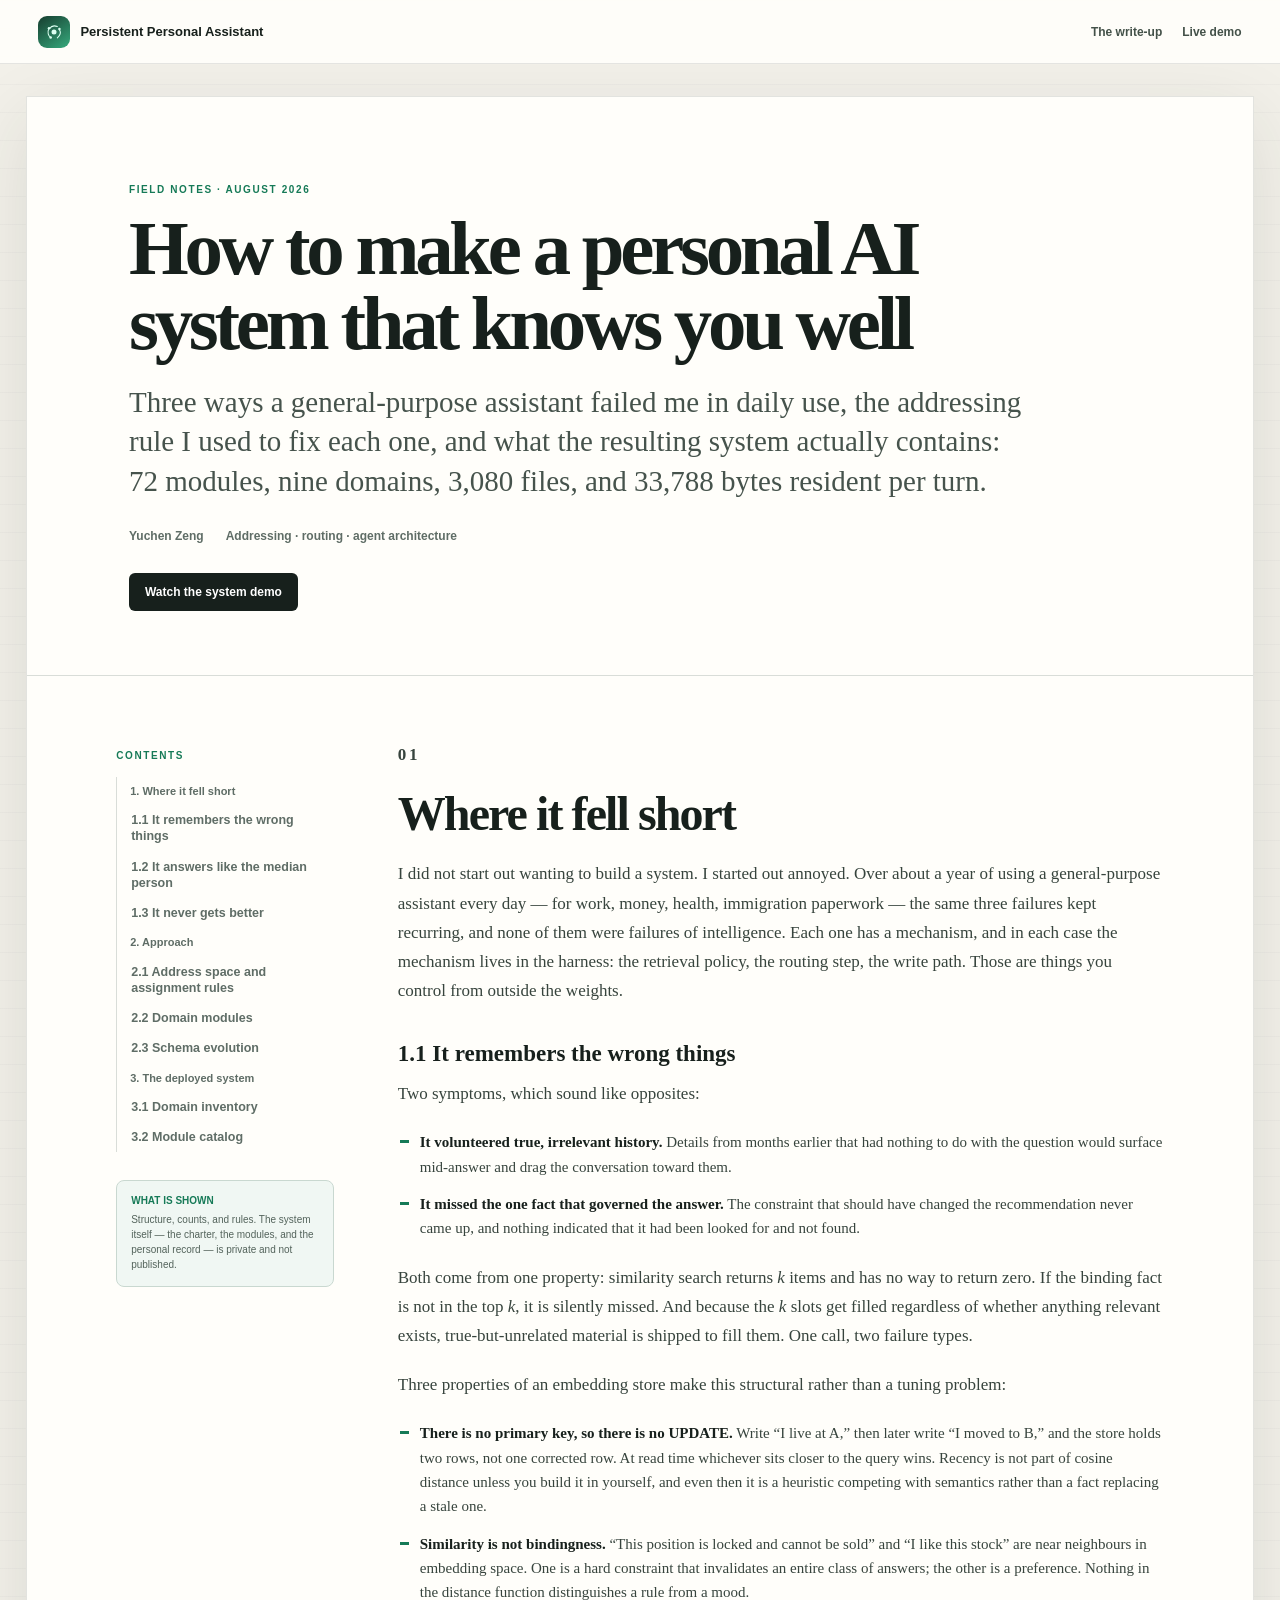
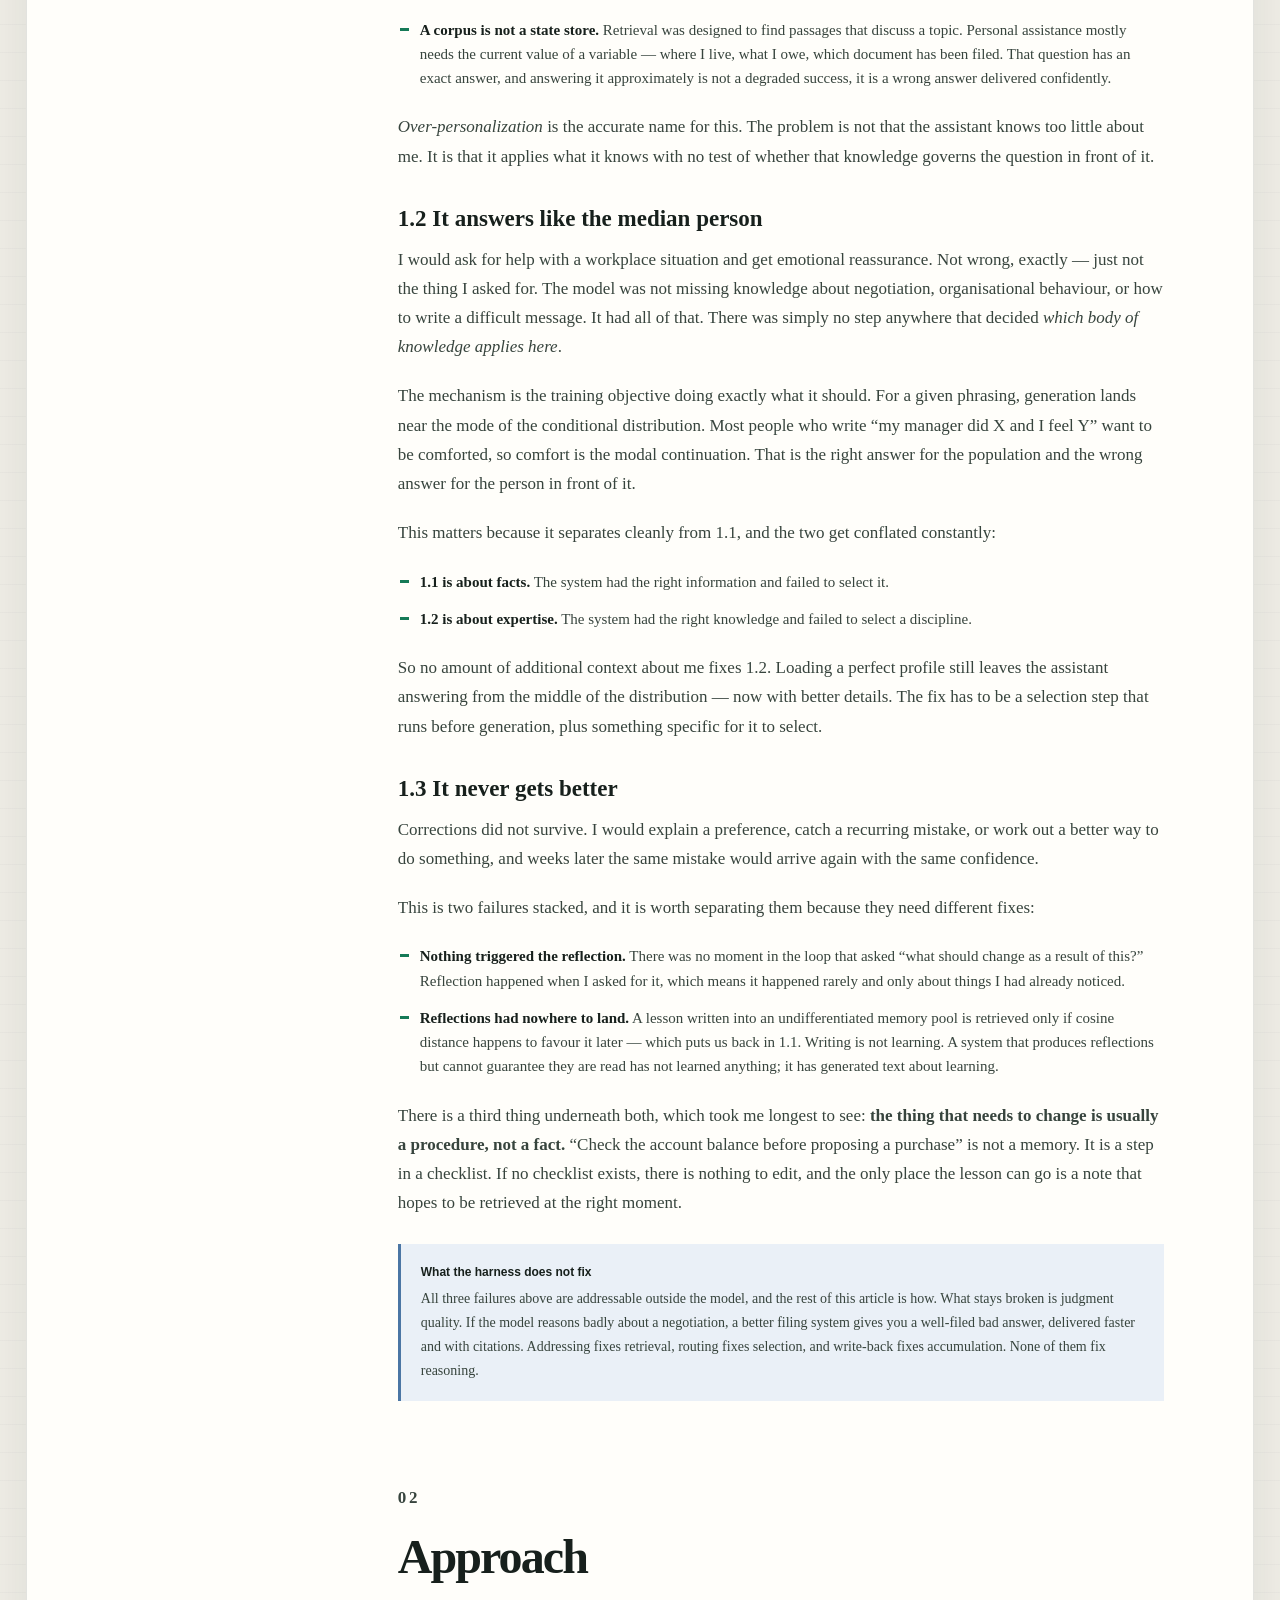
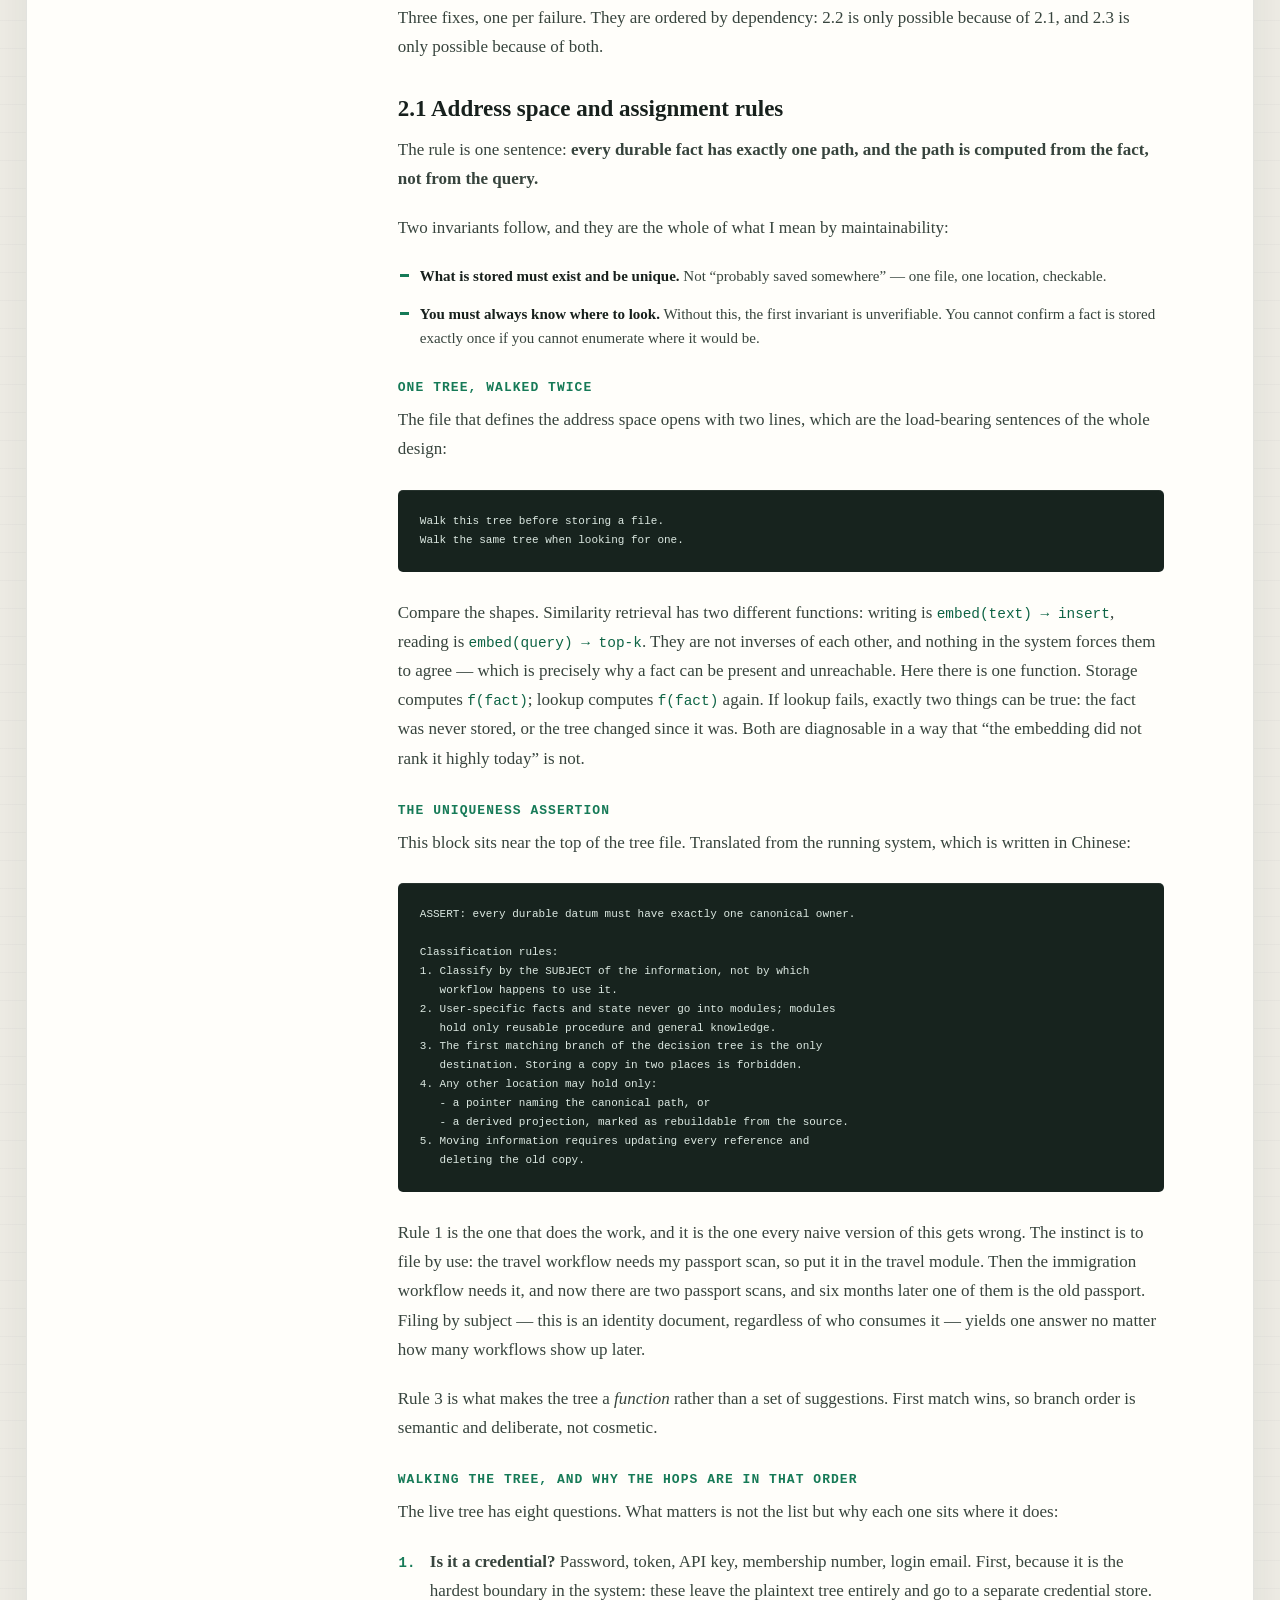
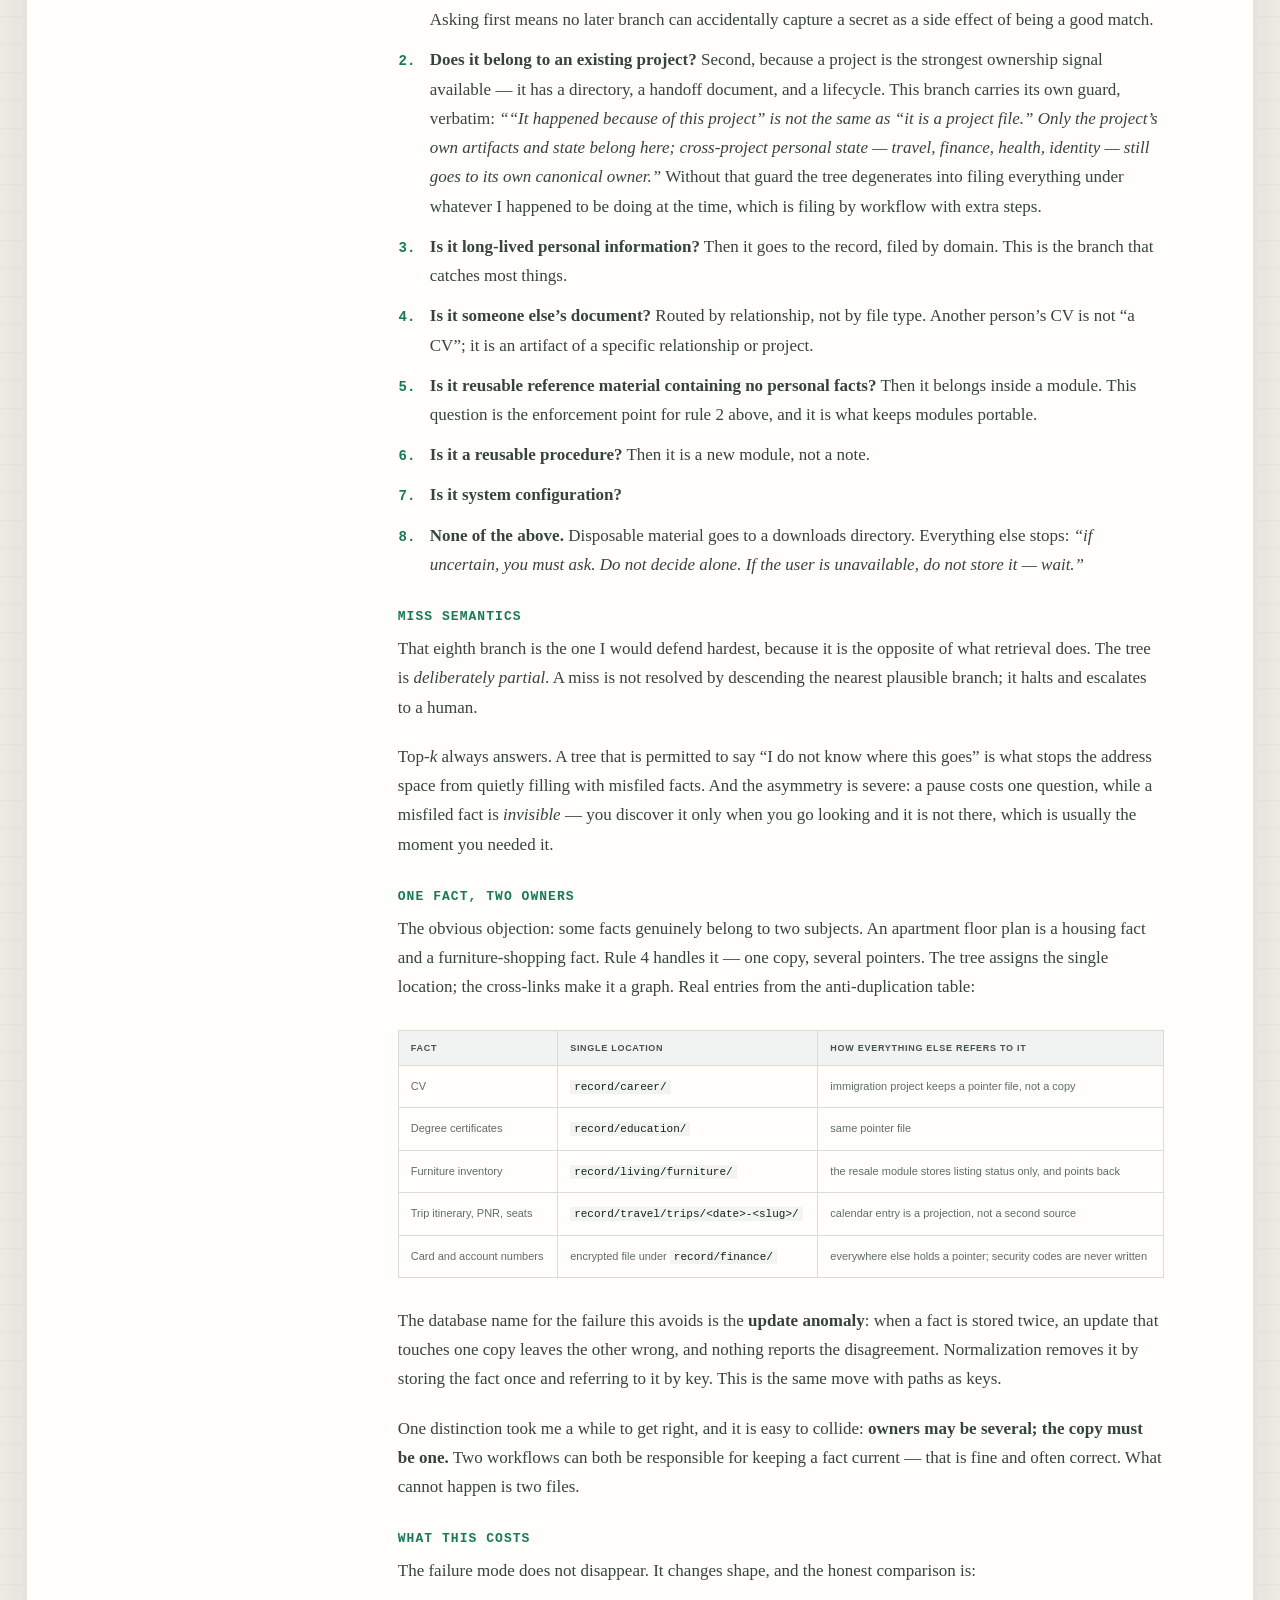
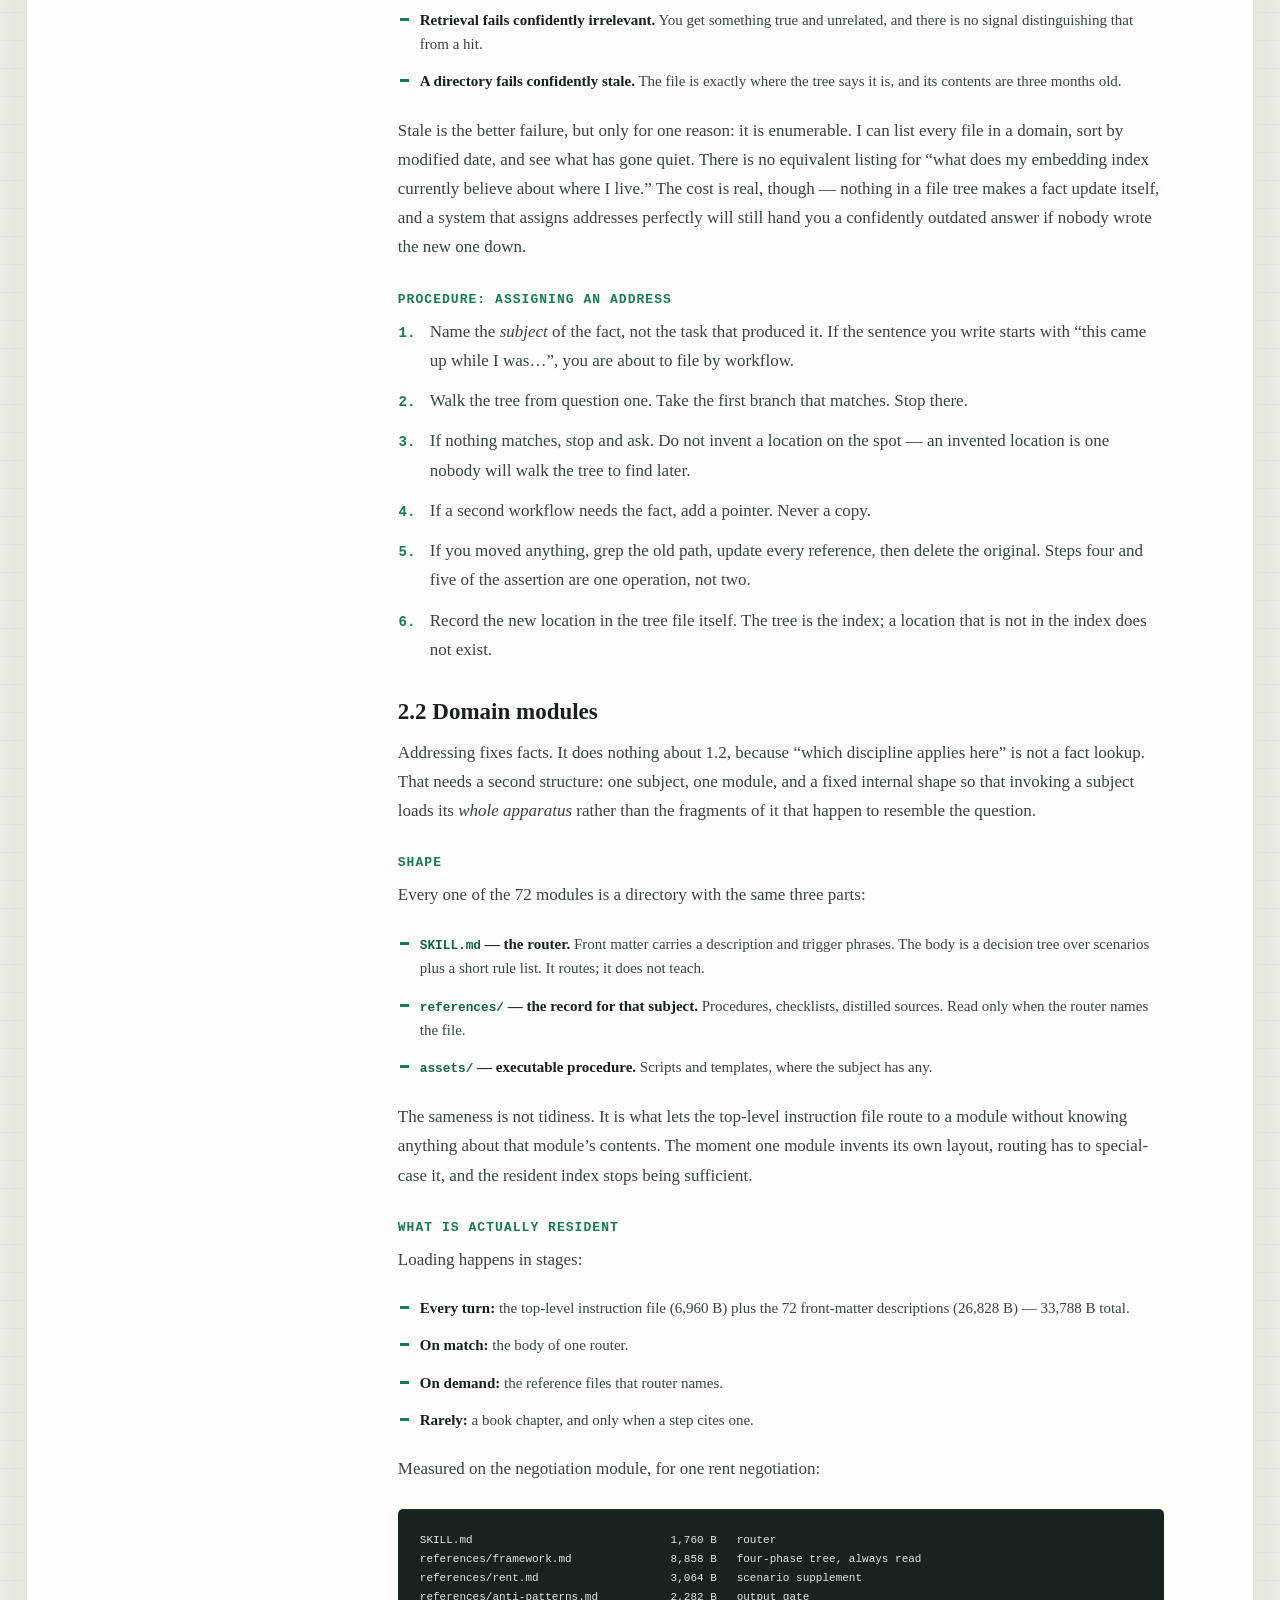
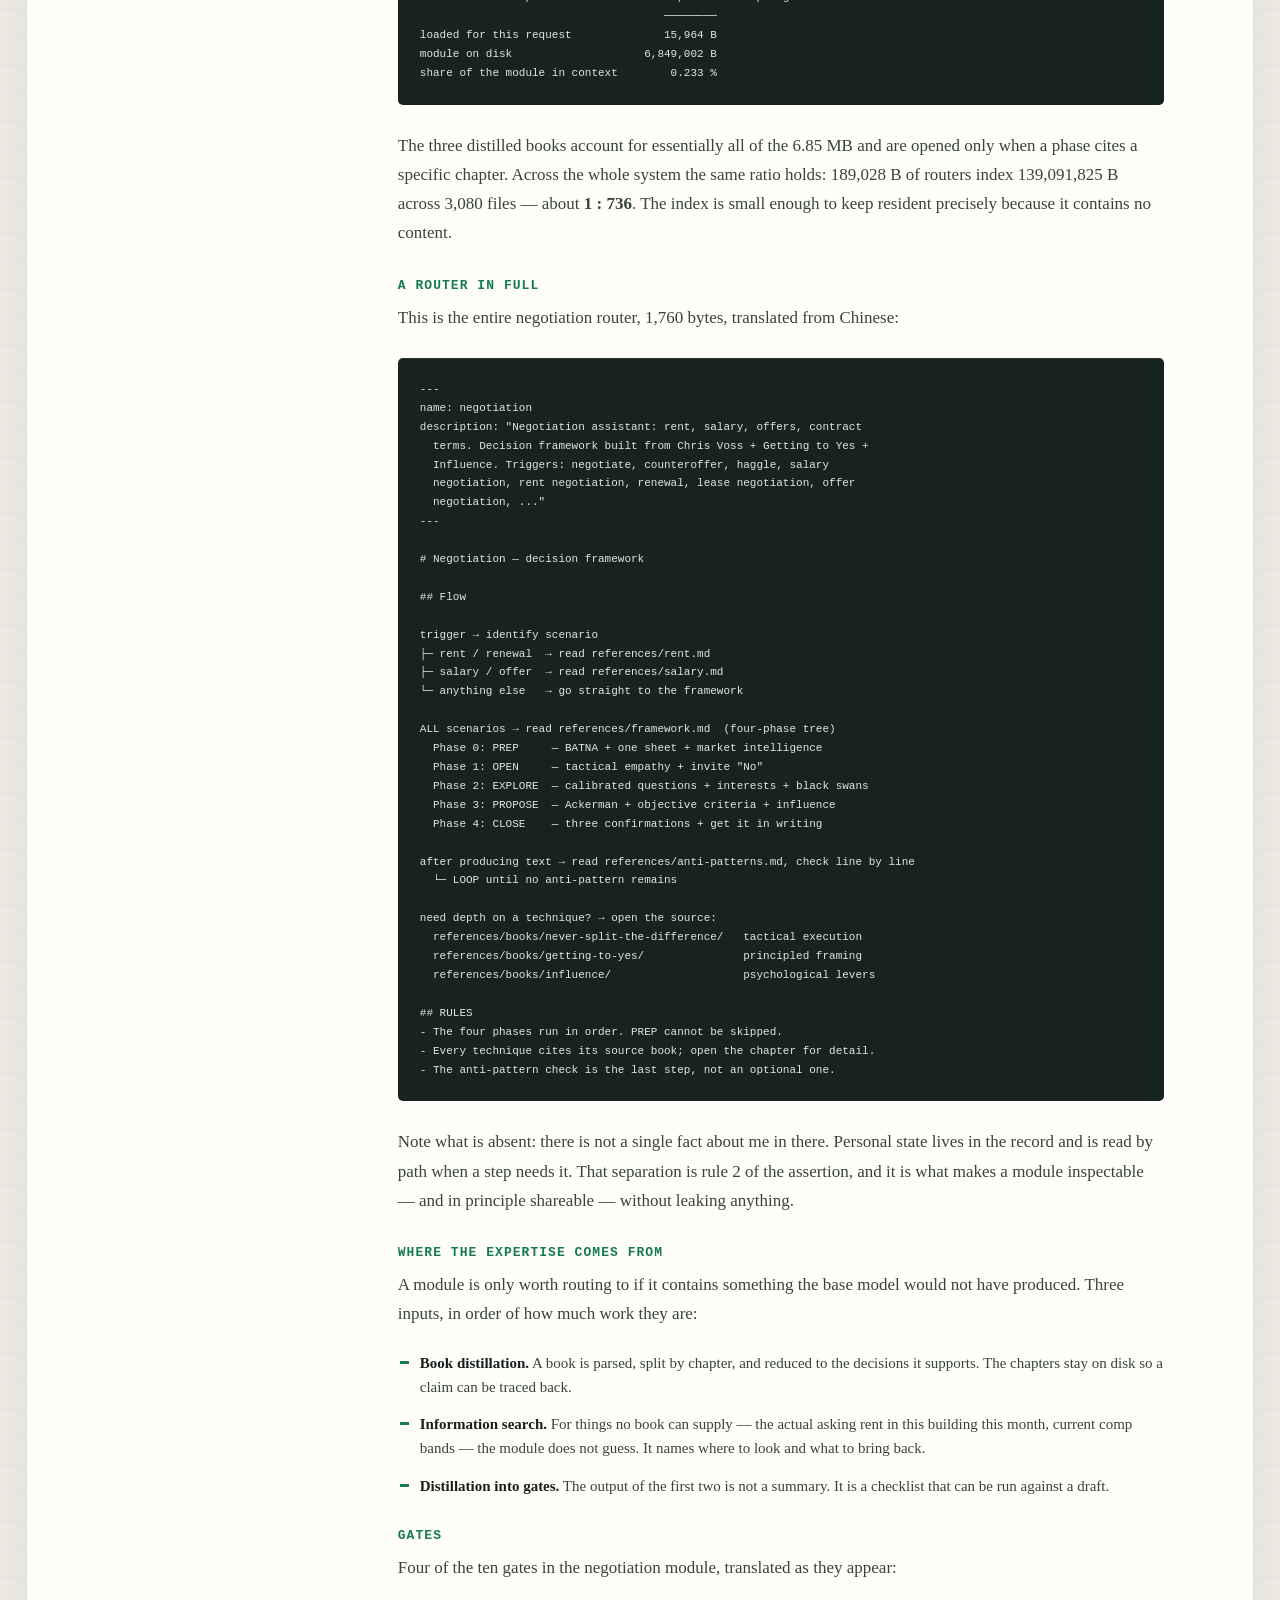
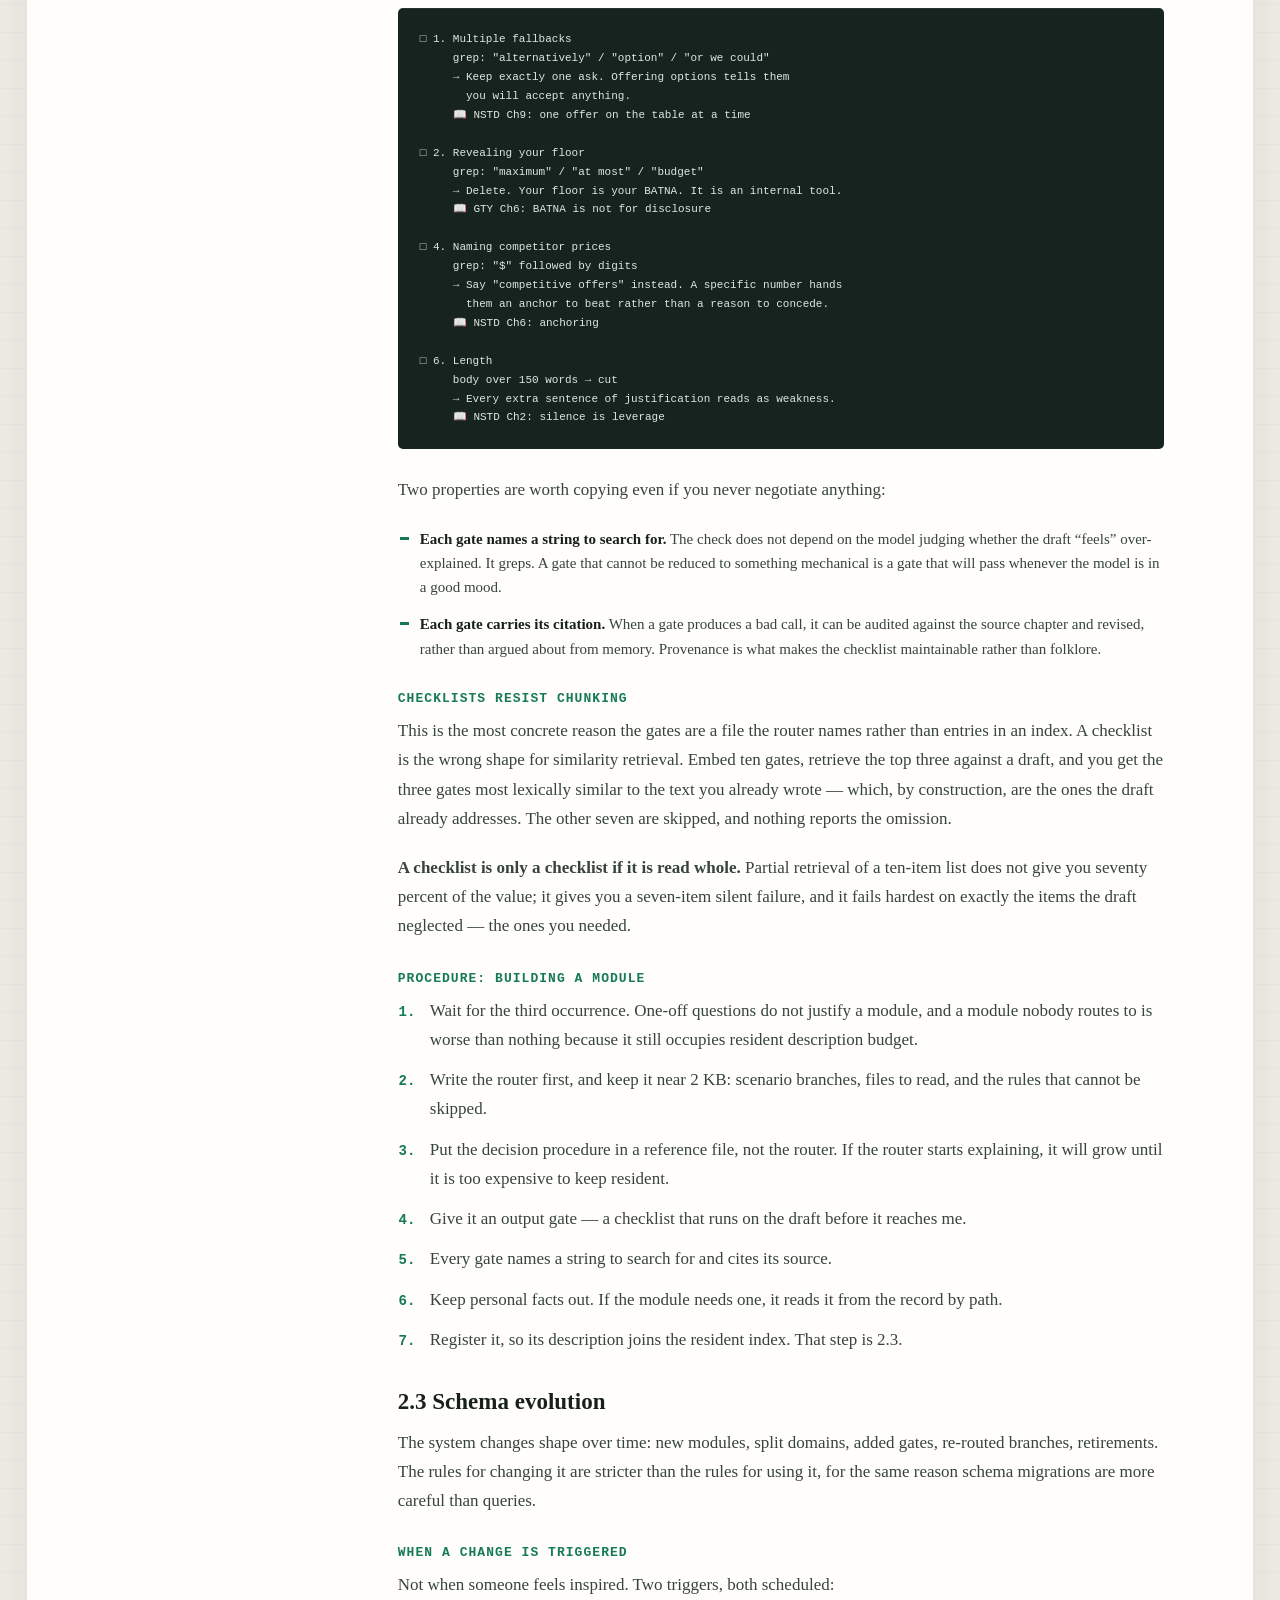
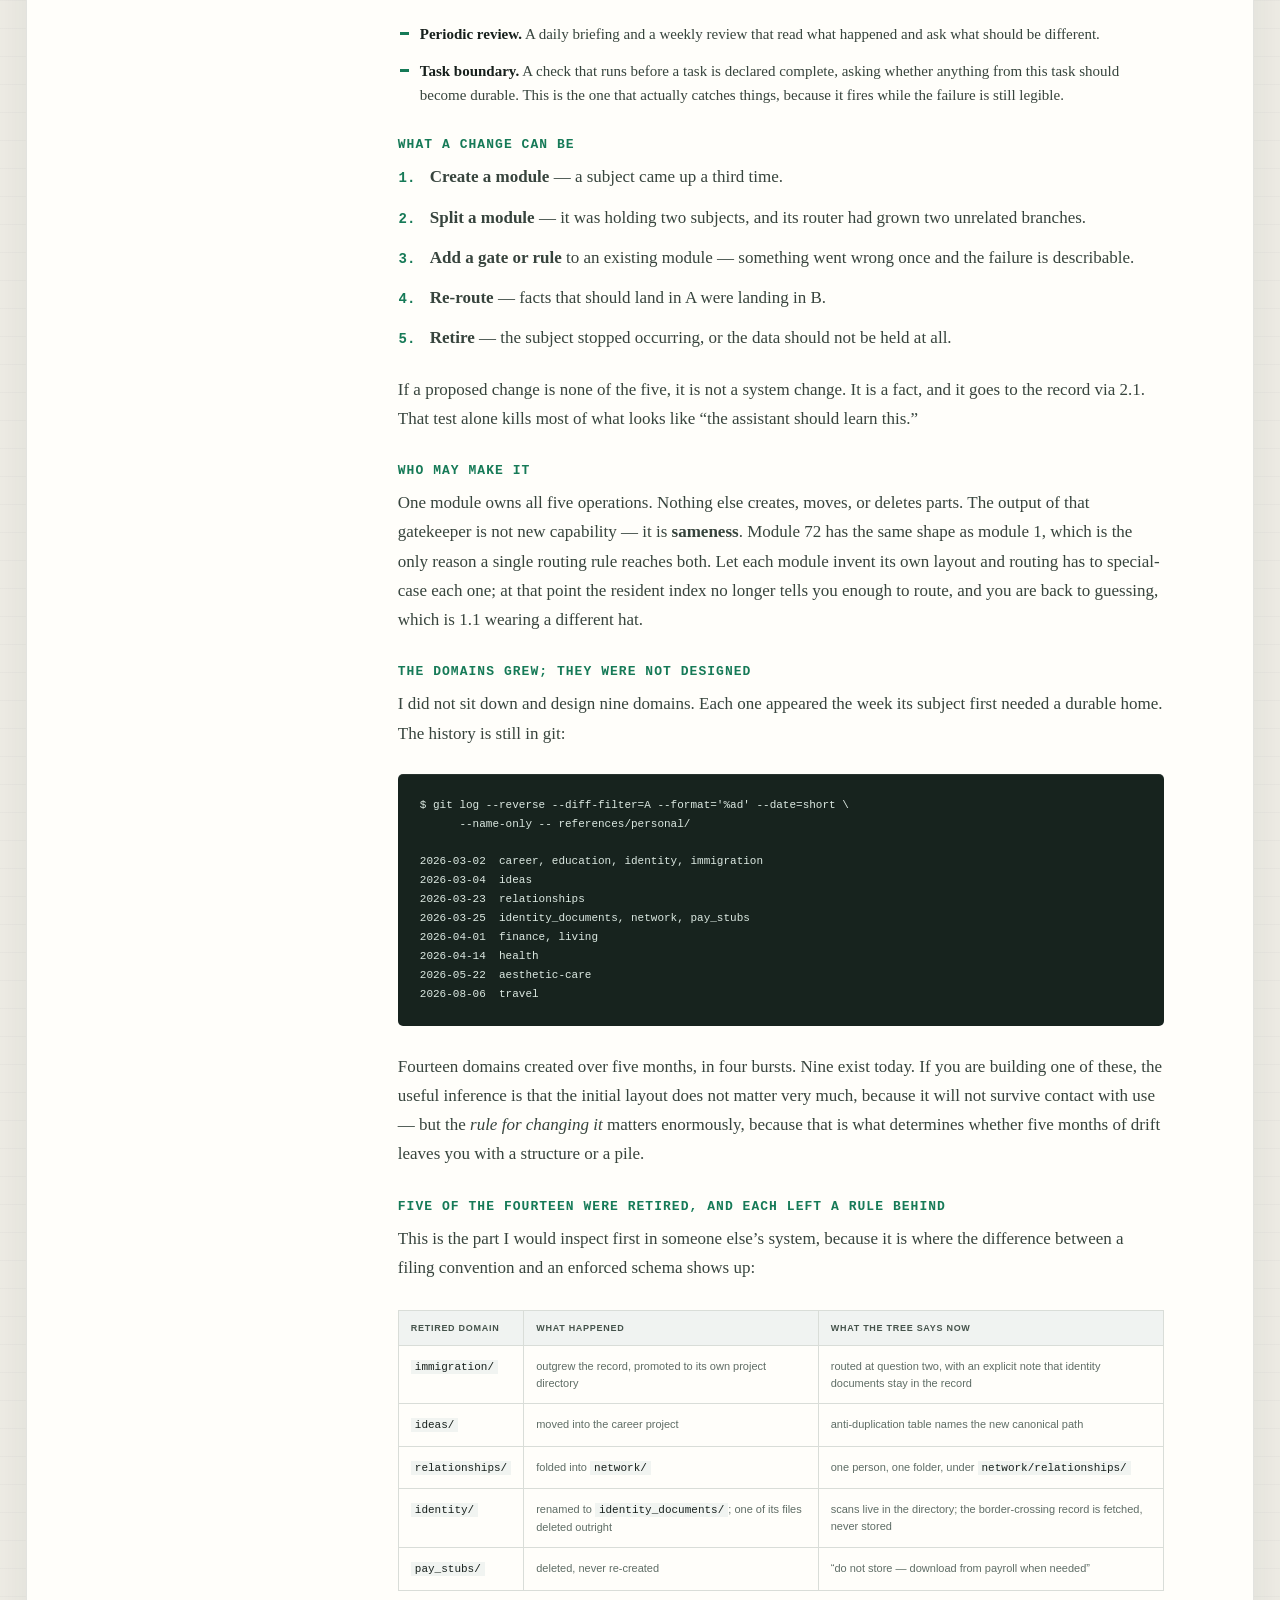
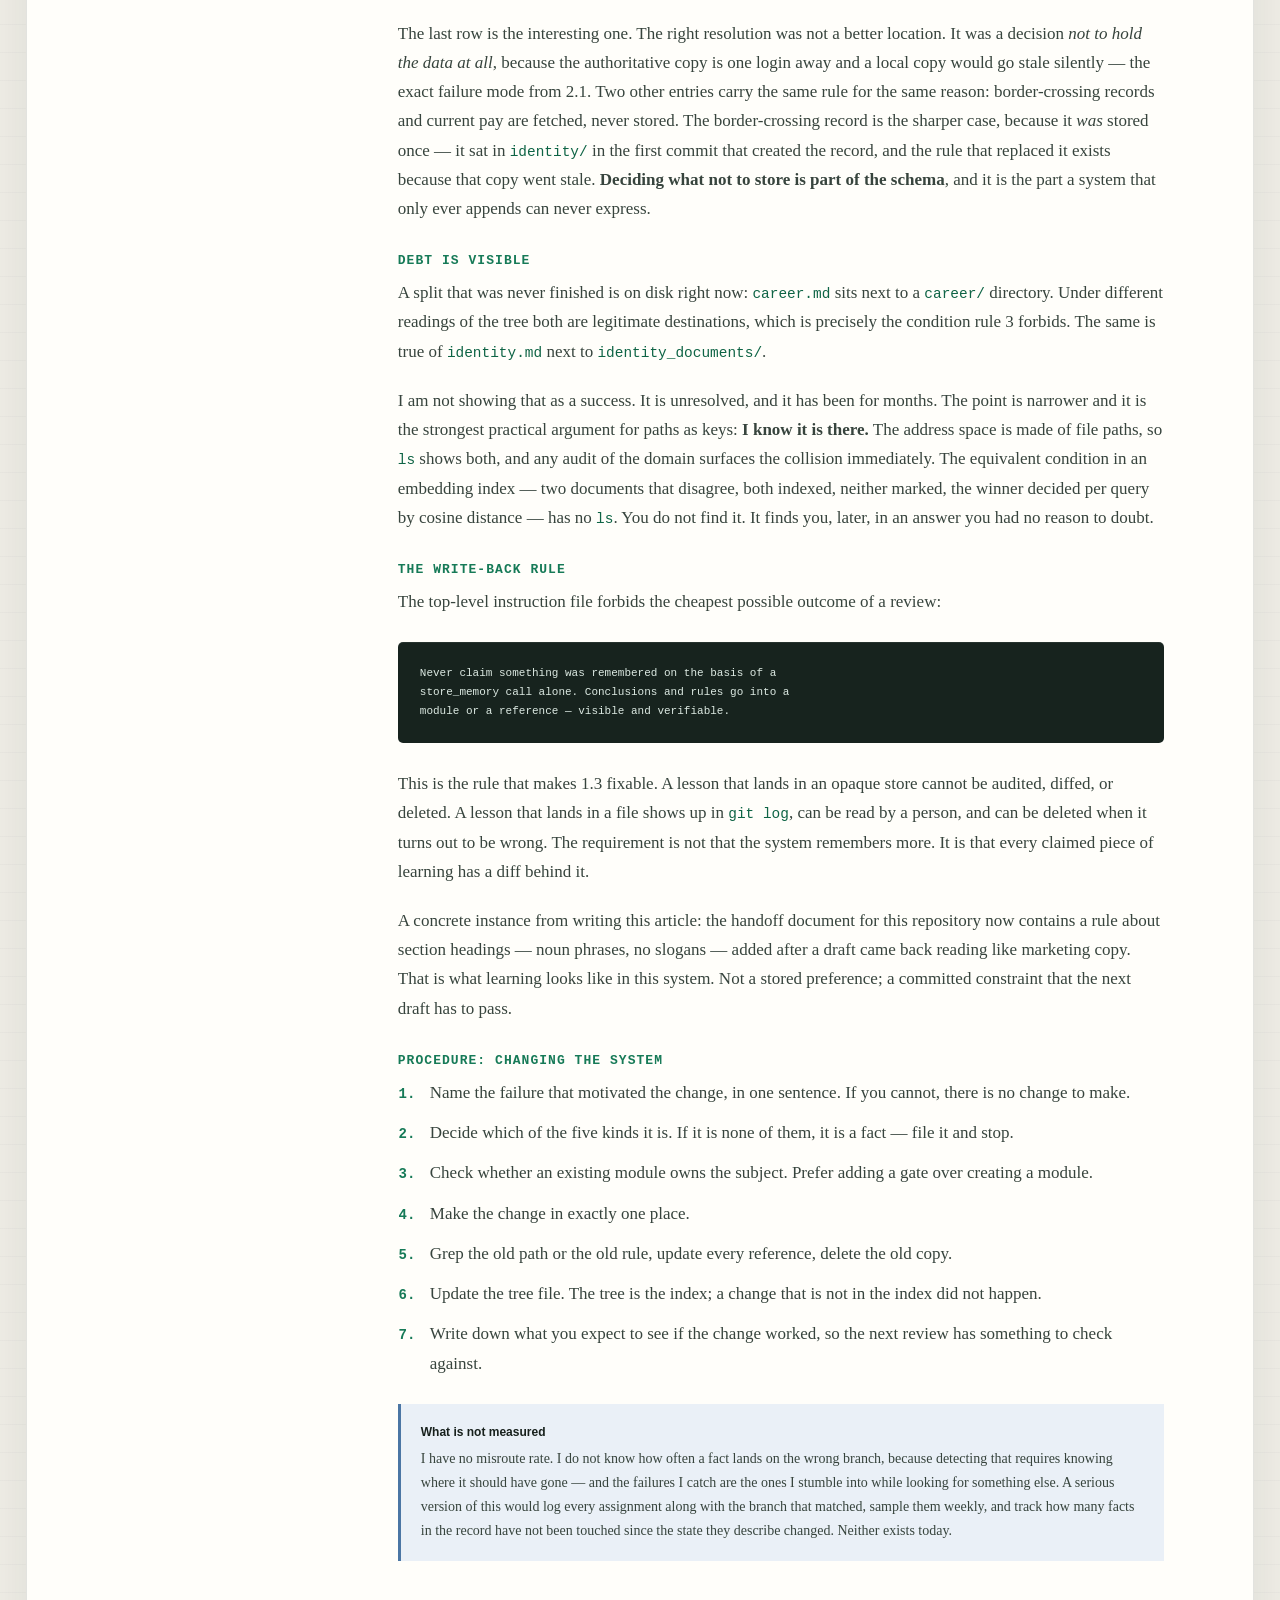
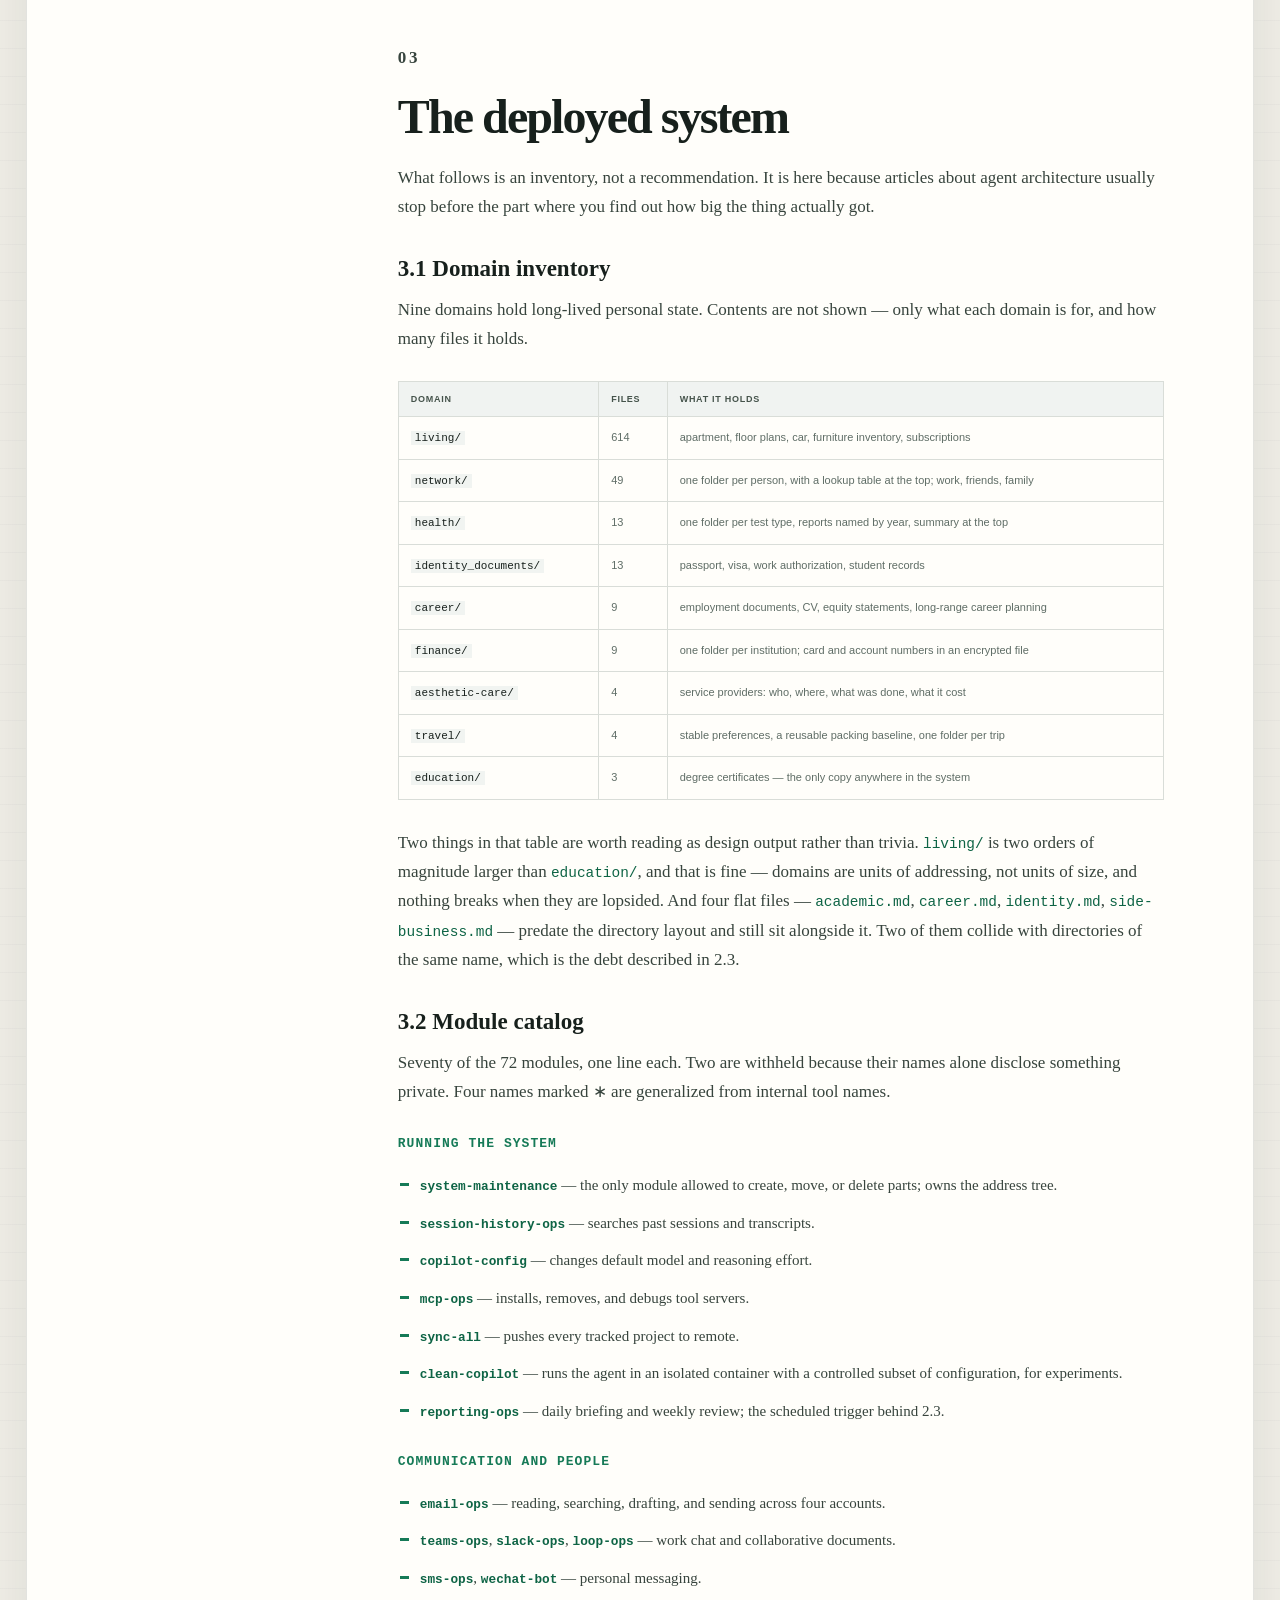
==== commit 2a1fa87e: "Remove repository links from the write-up The source is not being presented as published, so the hea" ====
--- a/docs/architecture.html
+++ b/docs/architecture.html
@@ -26,7 +26,6 @@
       <nav aria-label="Project links">
         <a href="#article">The write-up</a>
         <a href="./">Live demo</a>
-        <a href="https://github.com/yzeng58/persistent-memory-agent">GitHub</a>
       </nav>
     </header>
 
@@ -47,9 +46,6 @@
           </div>
           <div class="paper-actions">
             <a class="primary-action" href="./">Watch the system demo</a>
-            <a href="https://github.com/yzeng58/persistent-memory-agent">
-              View the reference implementation &nearr;
-            </a>
           </div>
         </header>
 
@@ -70,11 +66,11 @@
               <a class="toc-sub" href="#system">3.2 Module catalog</a>
             </nav>
             <div class="implementation-note">
-              <strong>What is published</strong>
+              <strong>What is shown</strong>
               <span>
-                A small reference implementation of the memory substrate is
-                public. The private deployment described here &mdash; the
-                charter, the modules, the personal record &mdash; is not.
+                Structure, counts, and rules. The system itself &mdash; the
+                charter, the modules, and the personal record &mdash; is
+                private and not published.
               </span>
             </div>
           </aside>
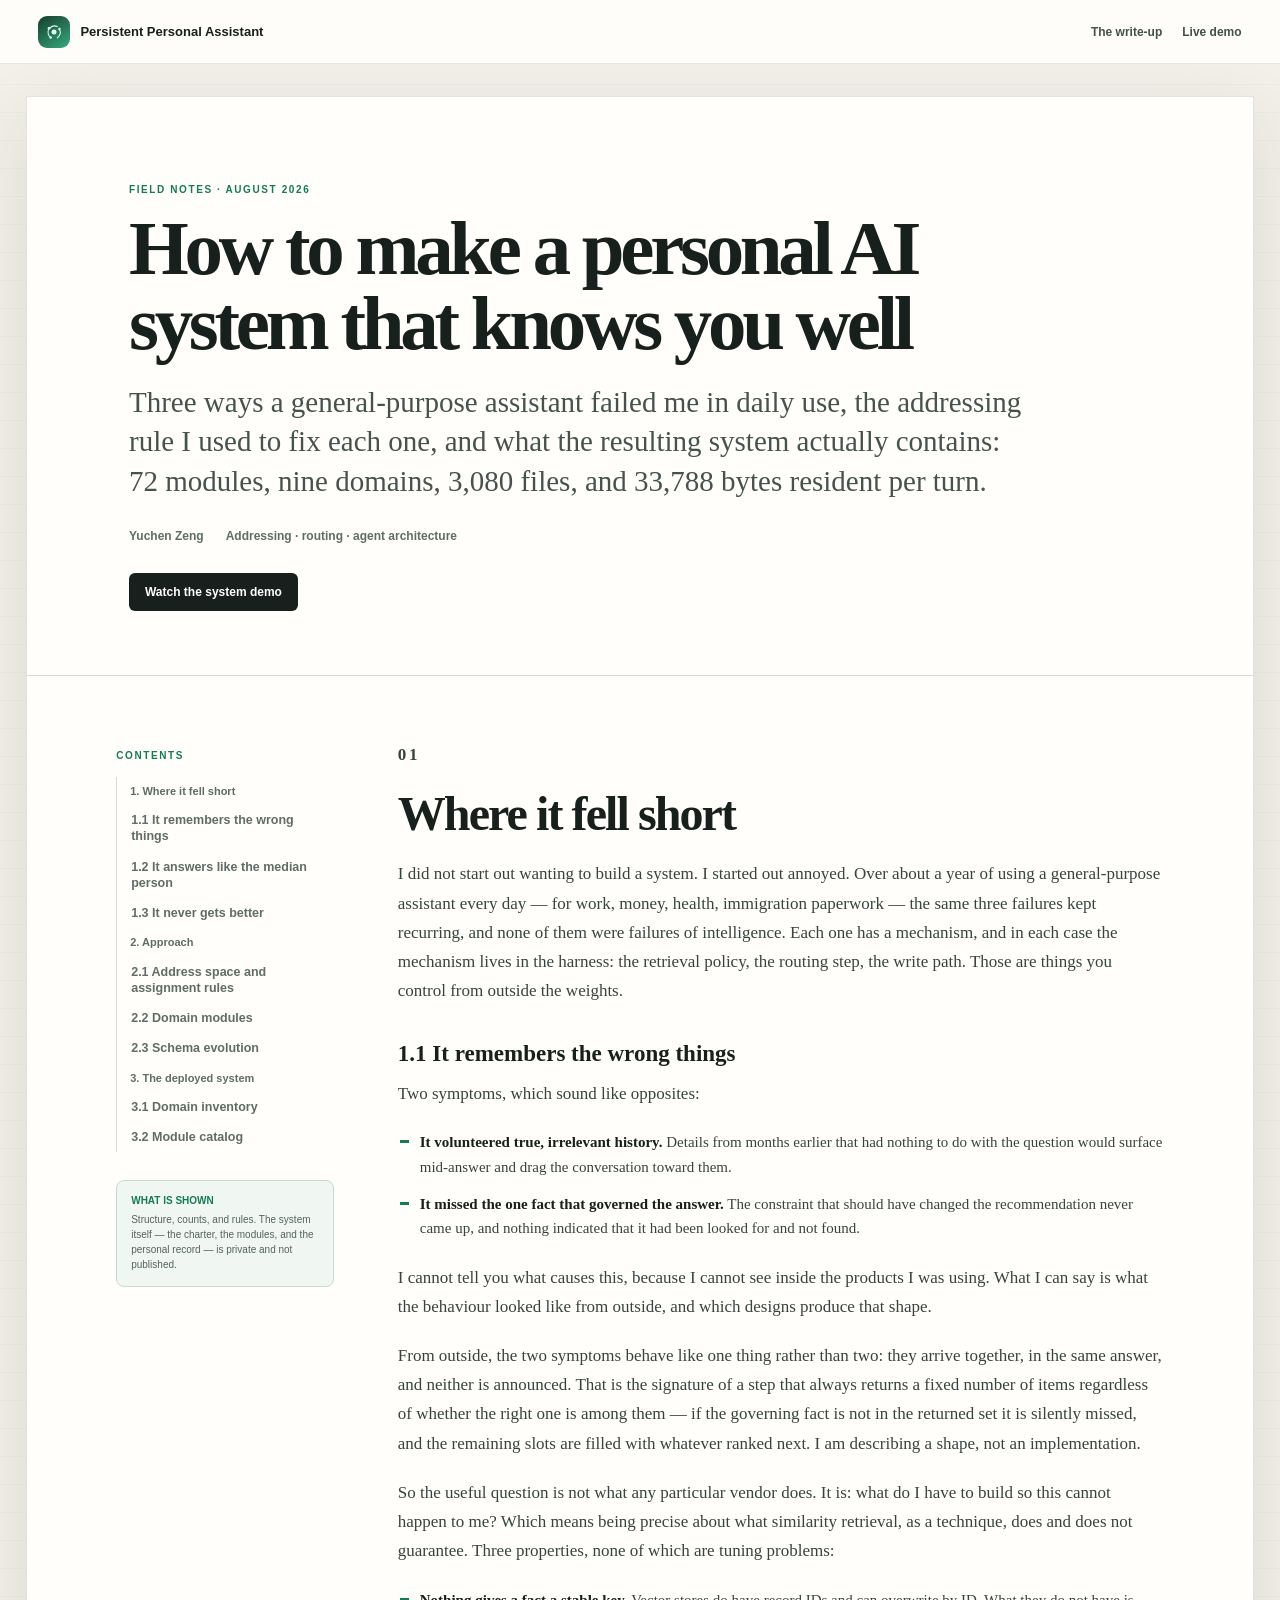
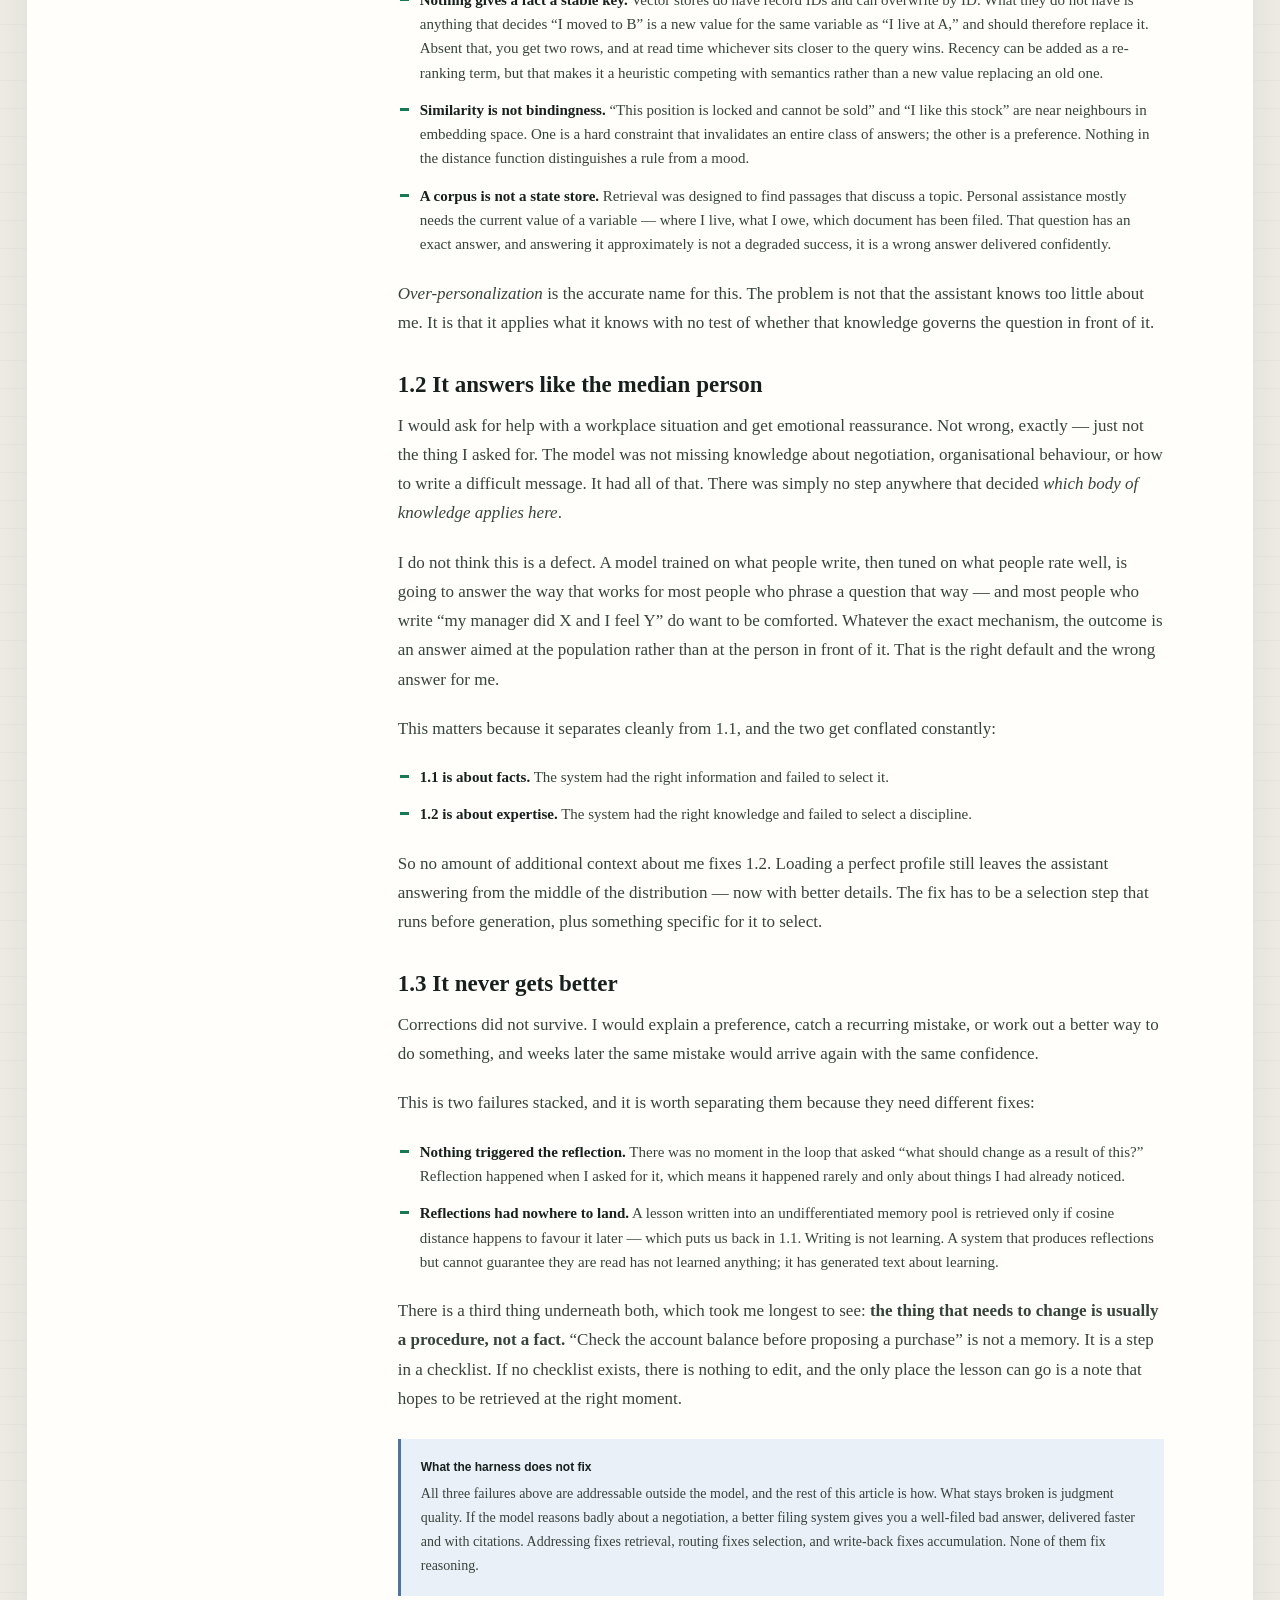
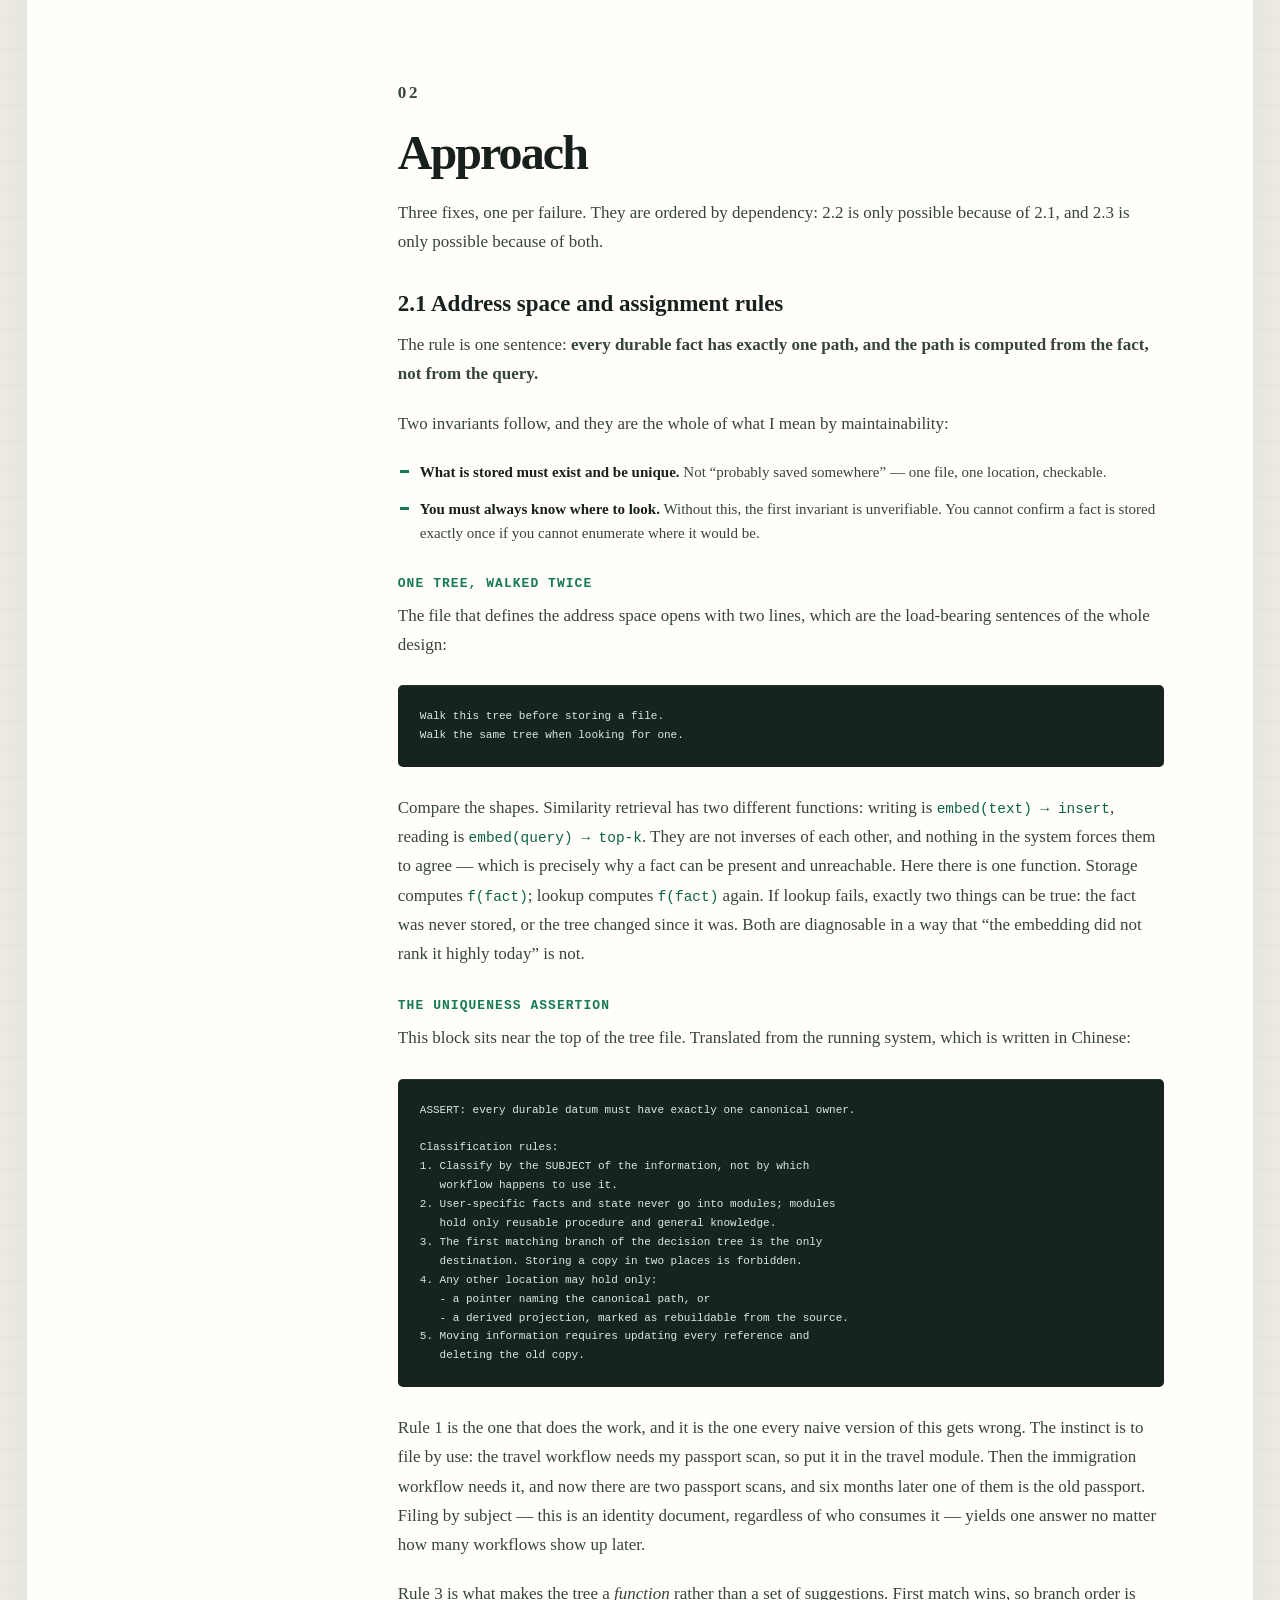
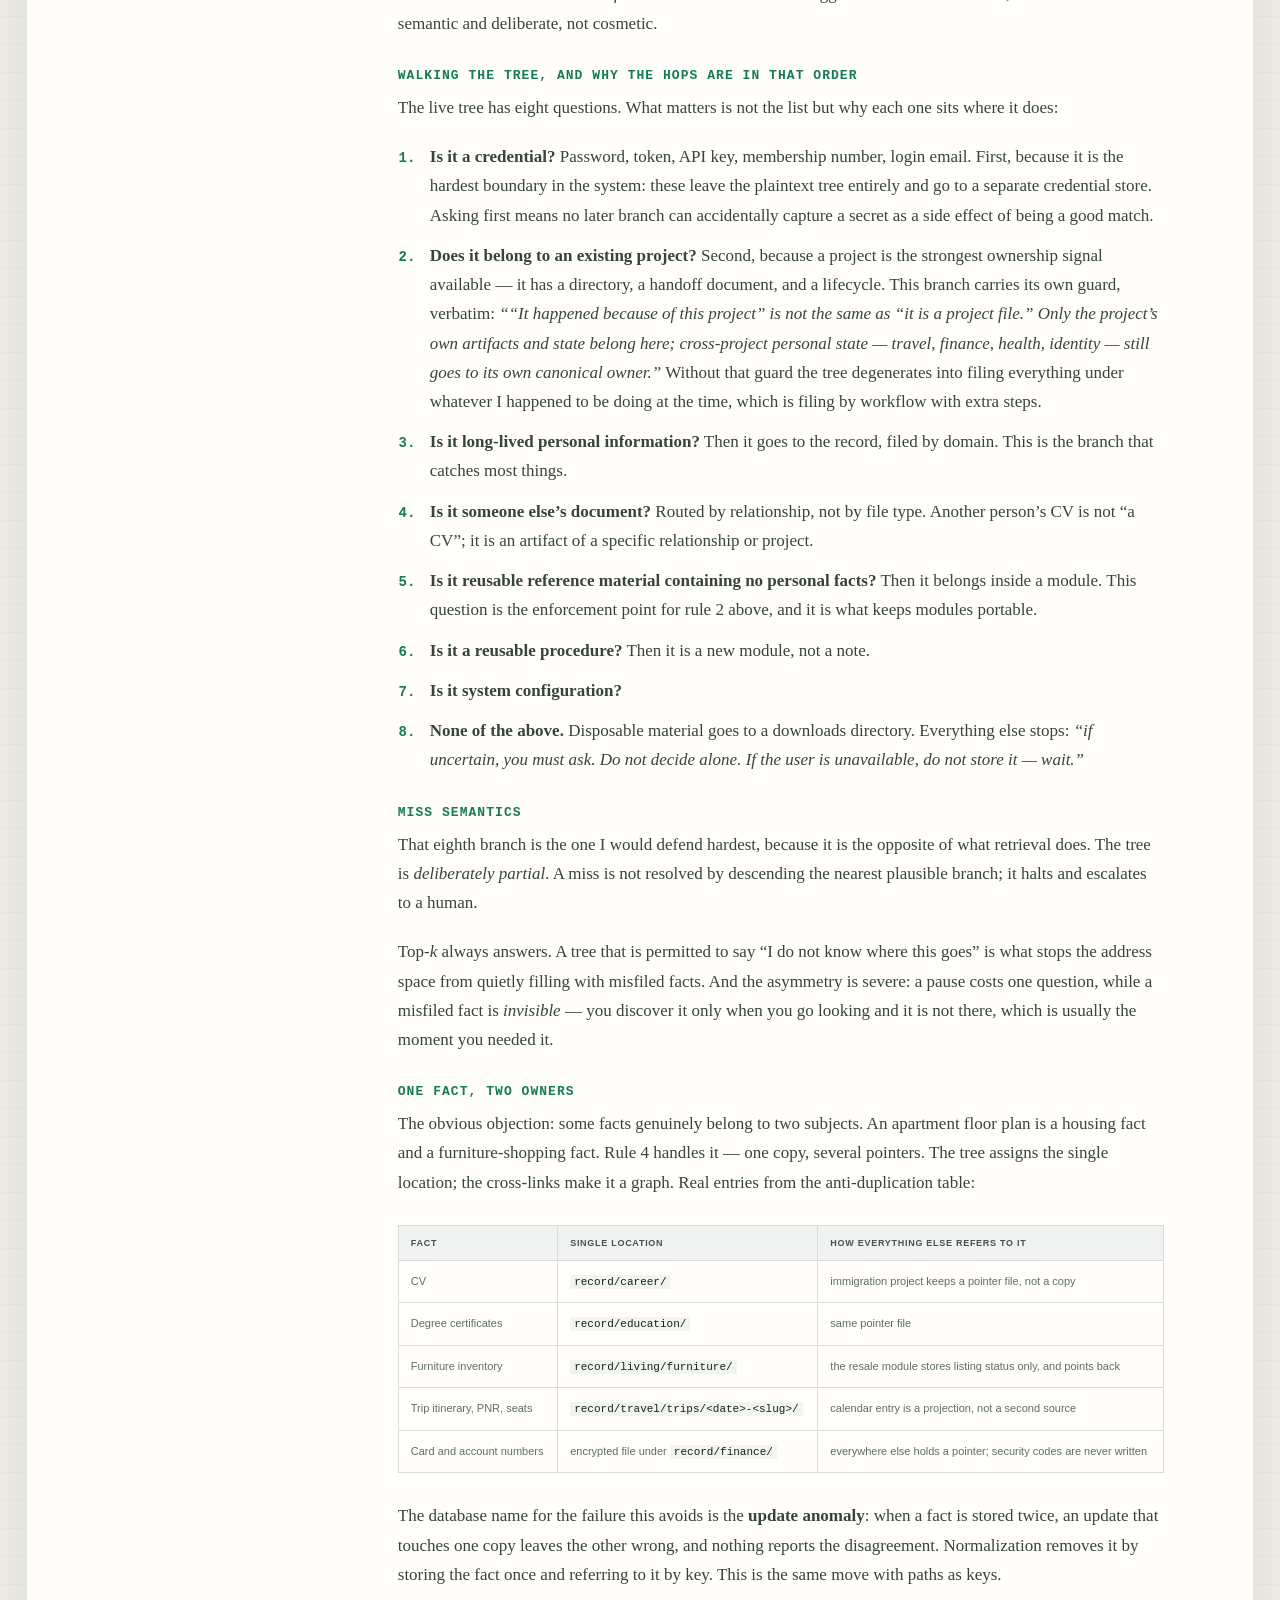
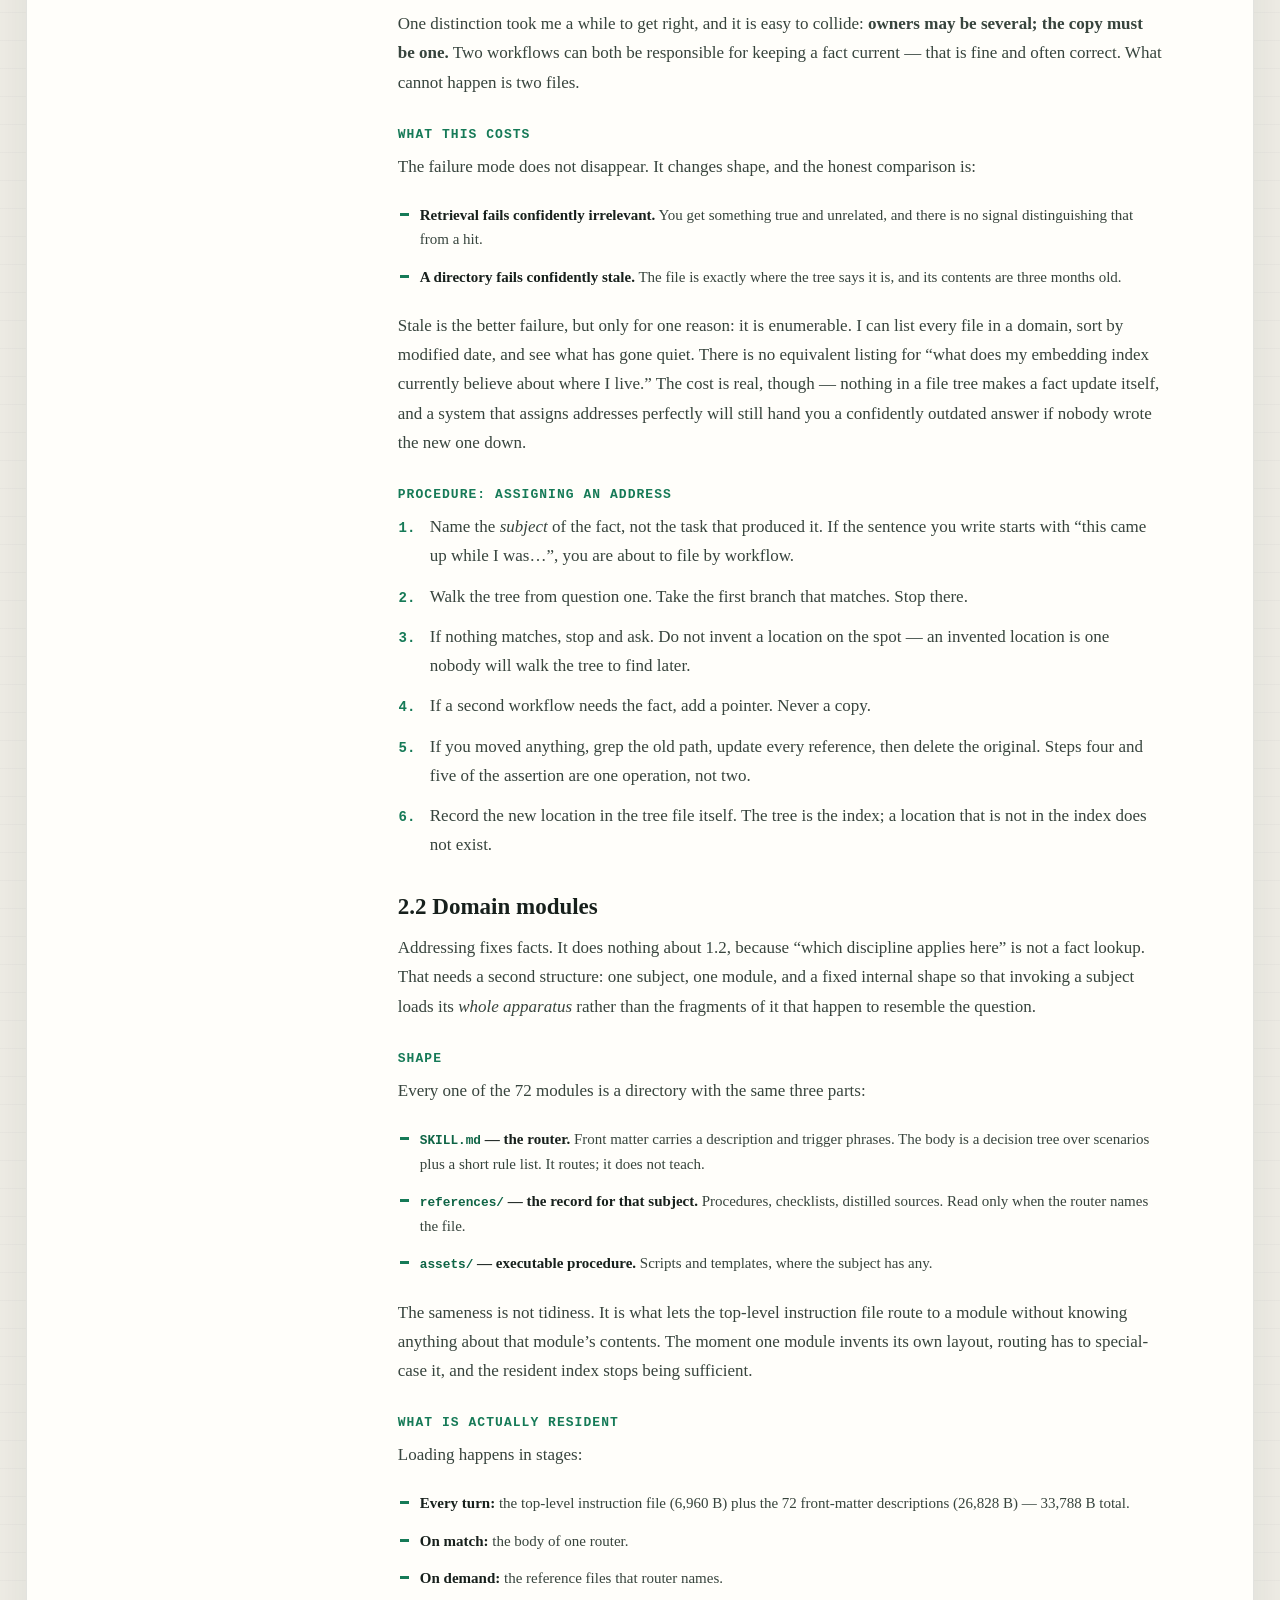
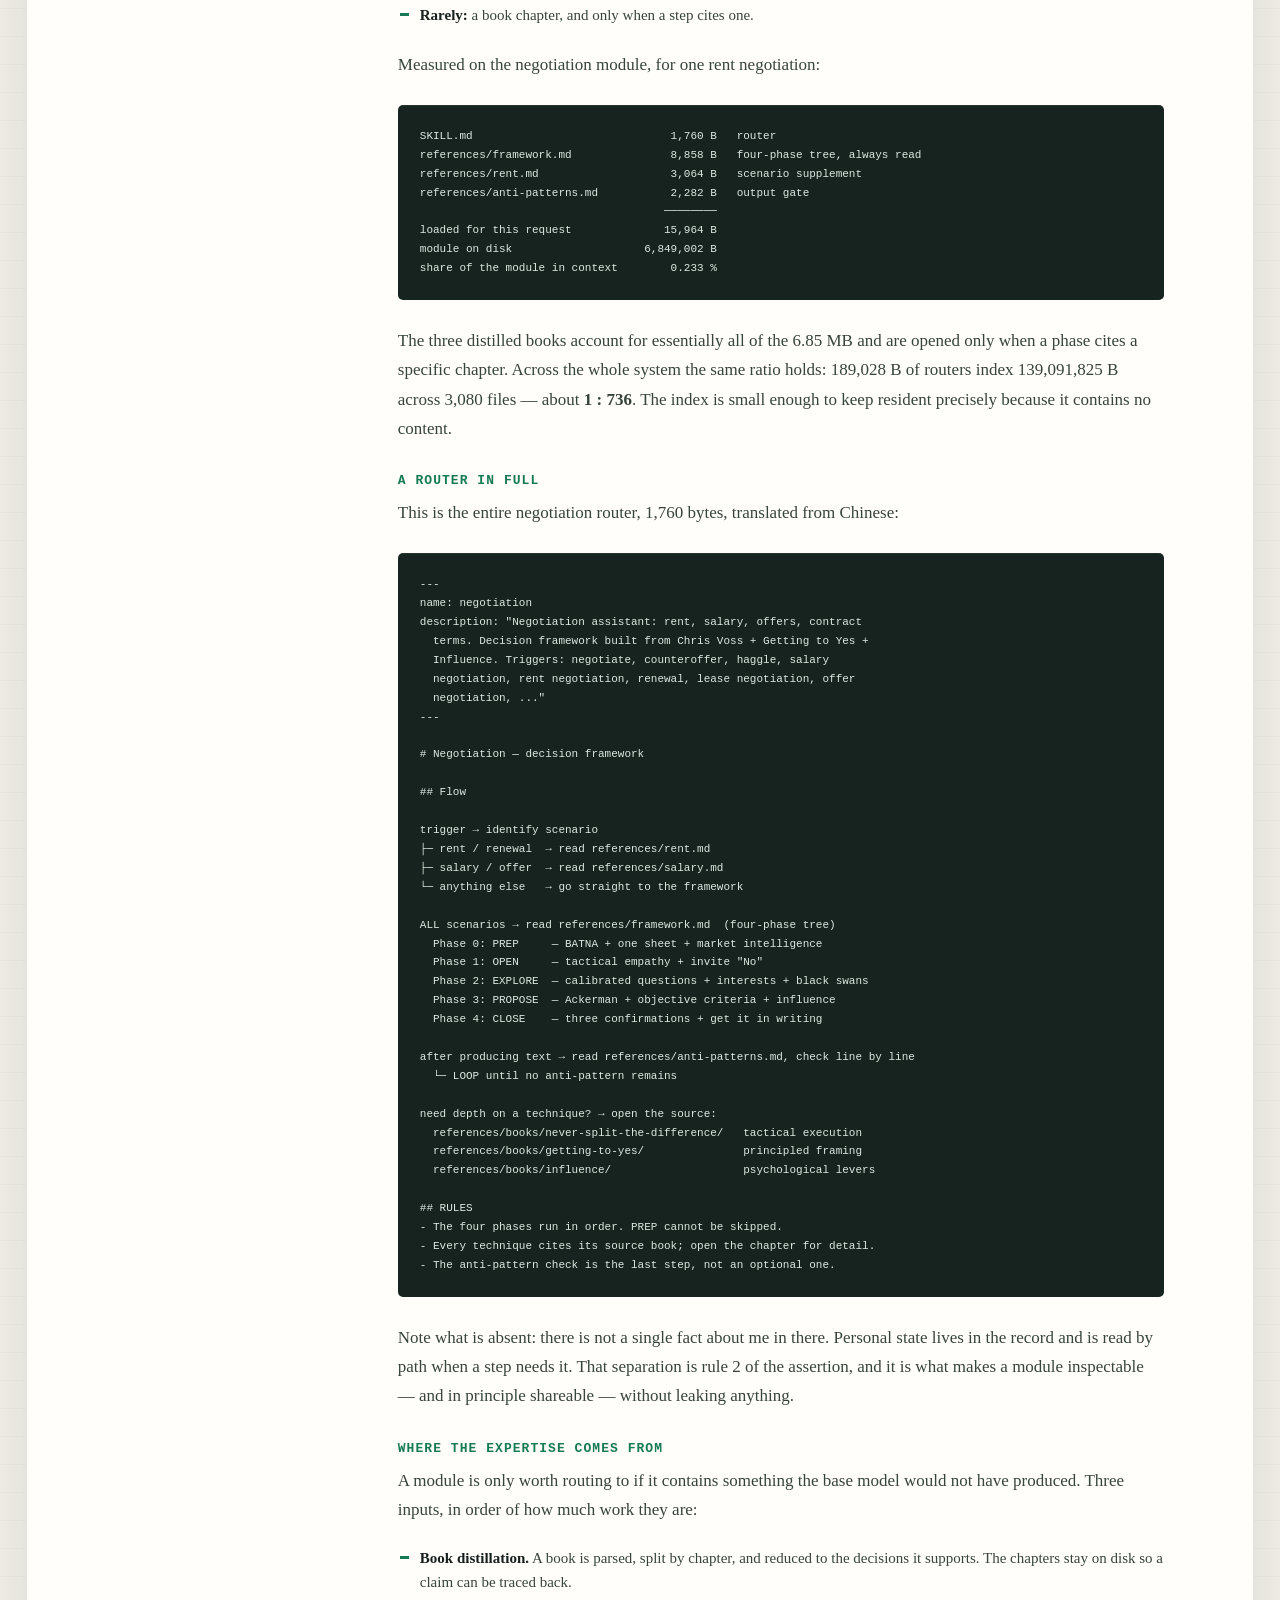
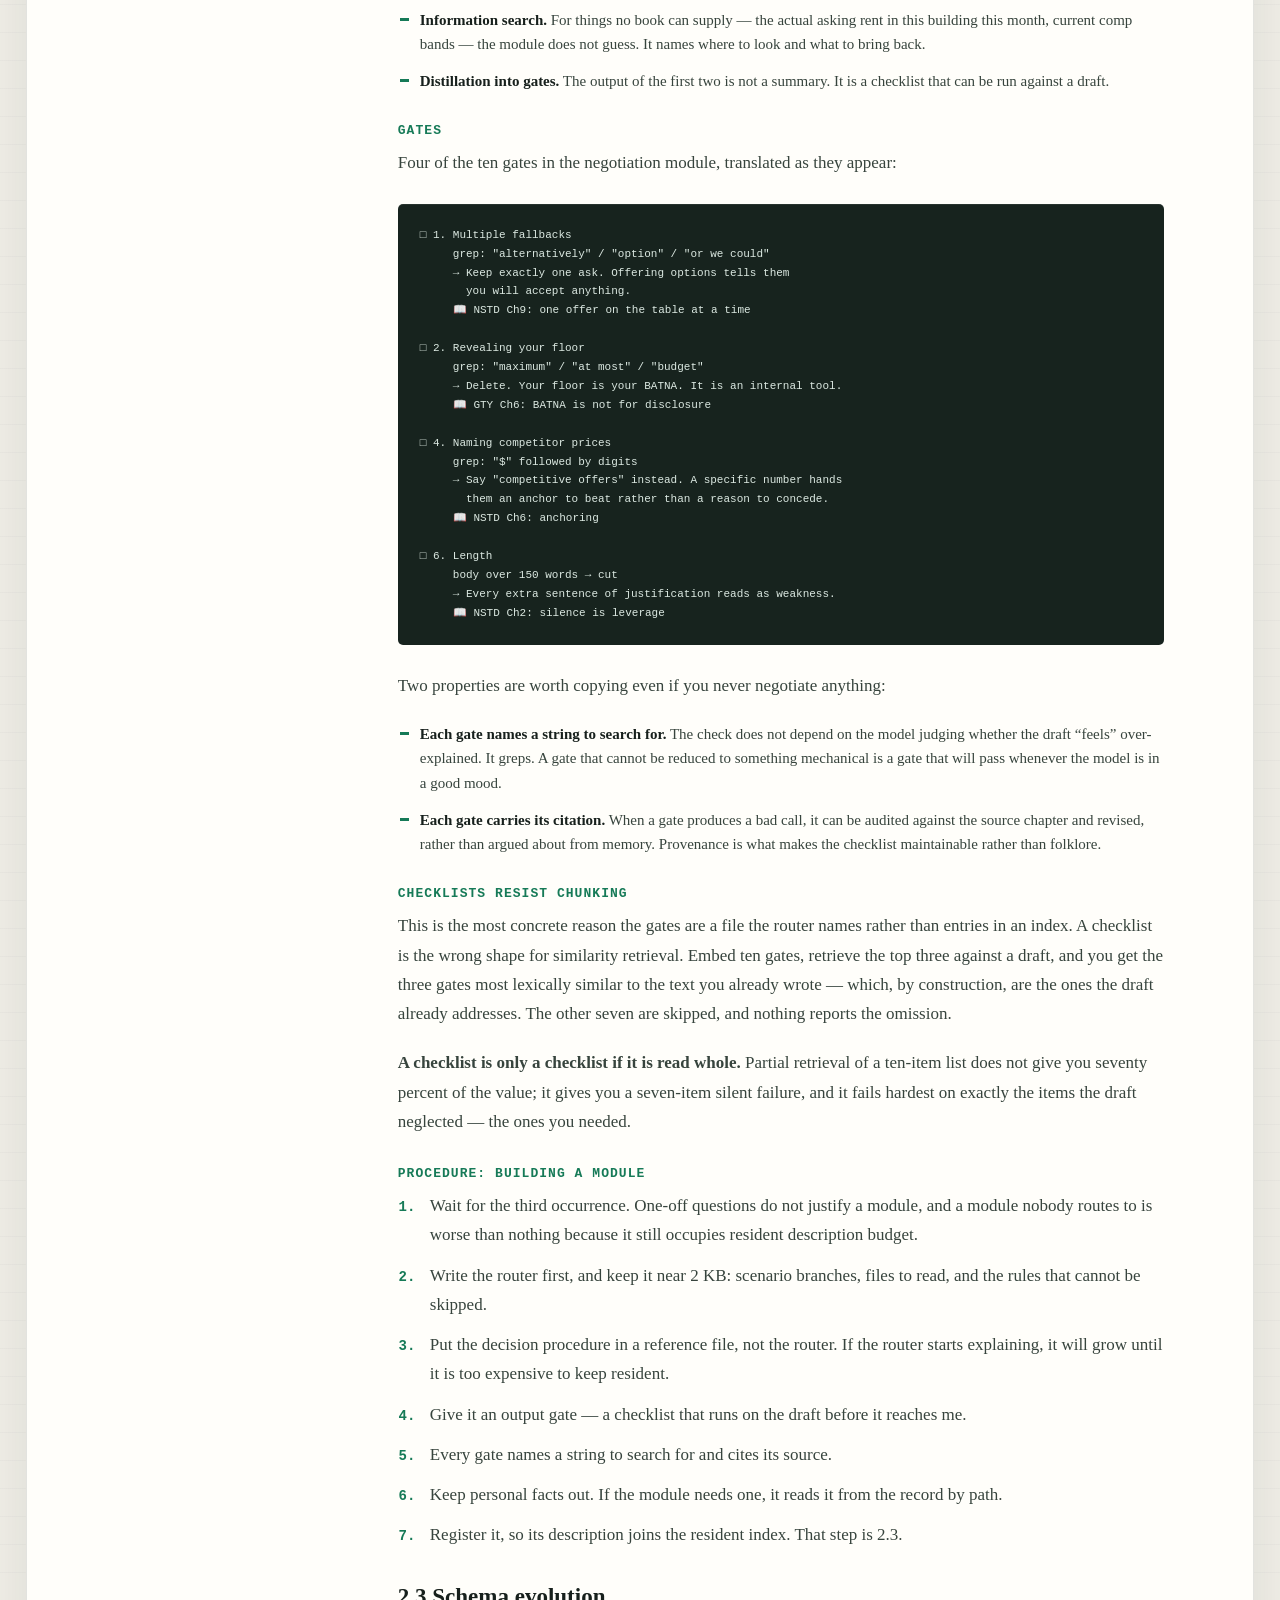
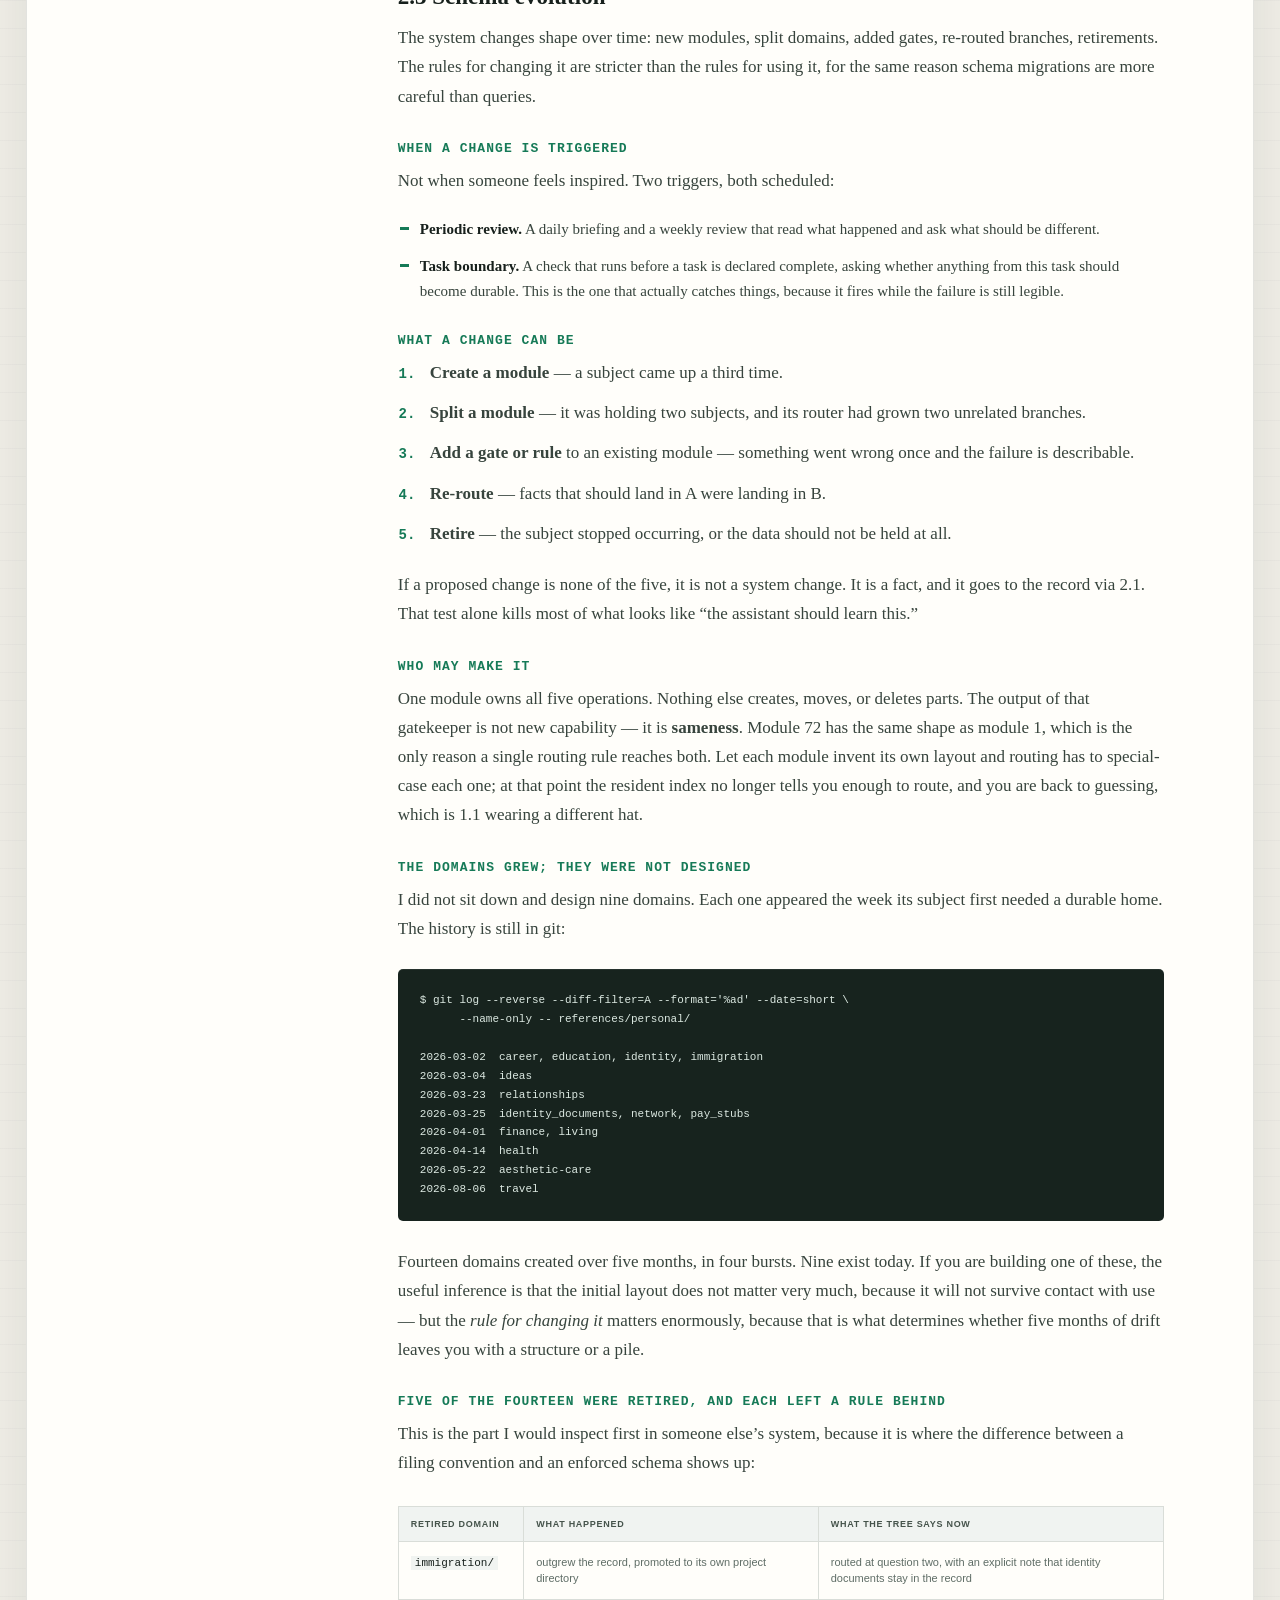
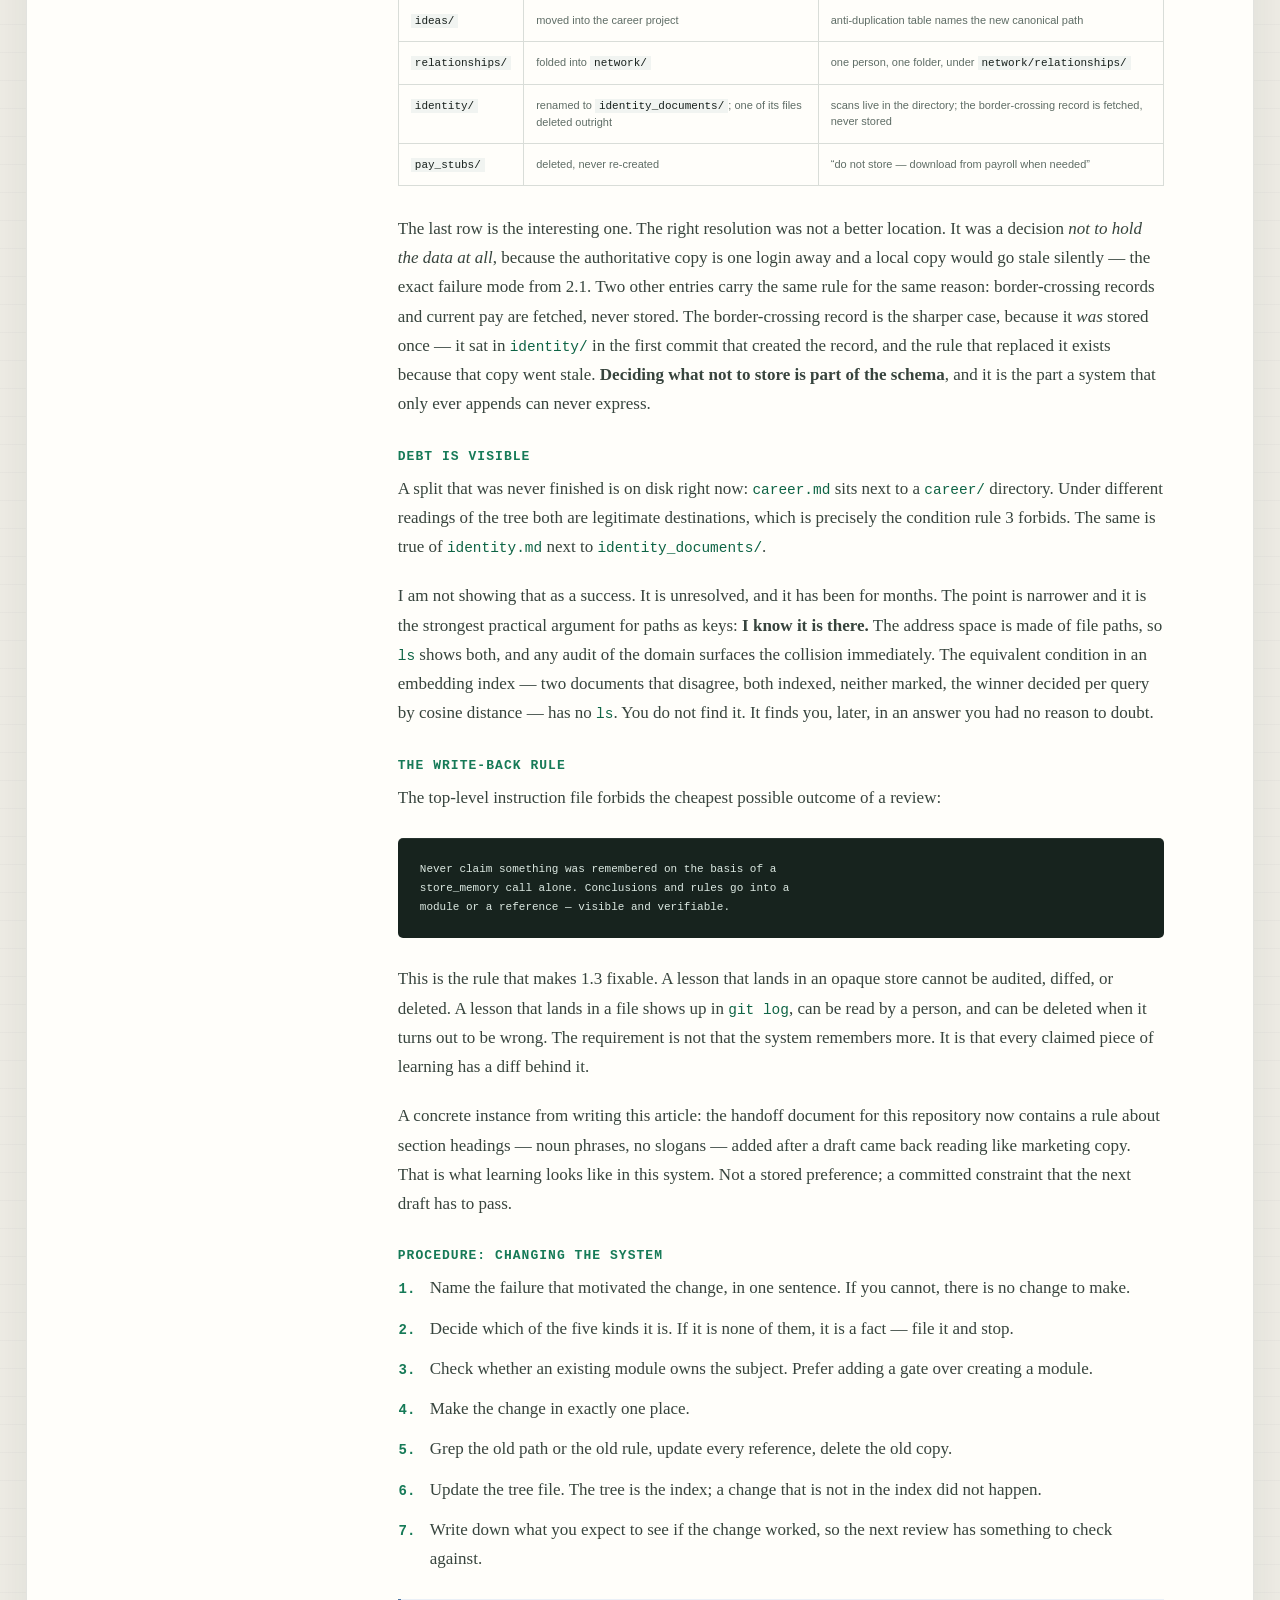
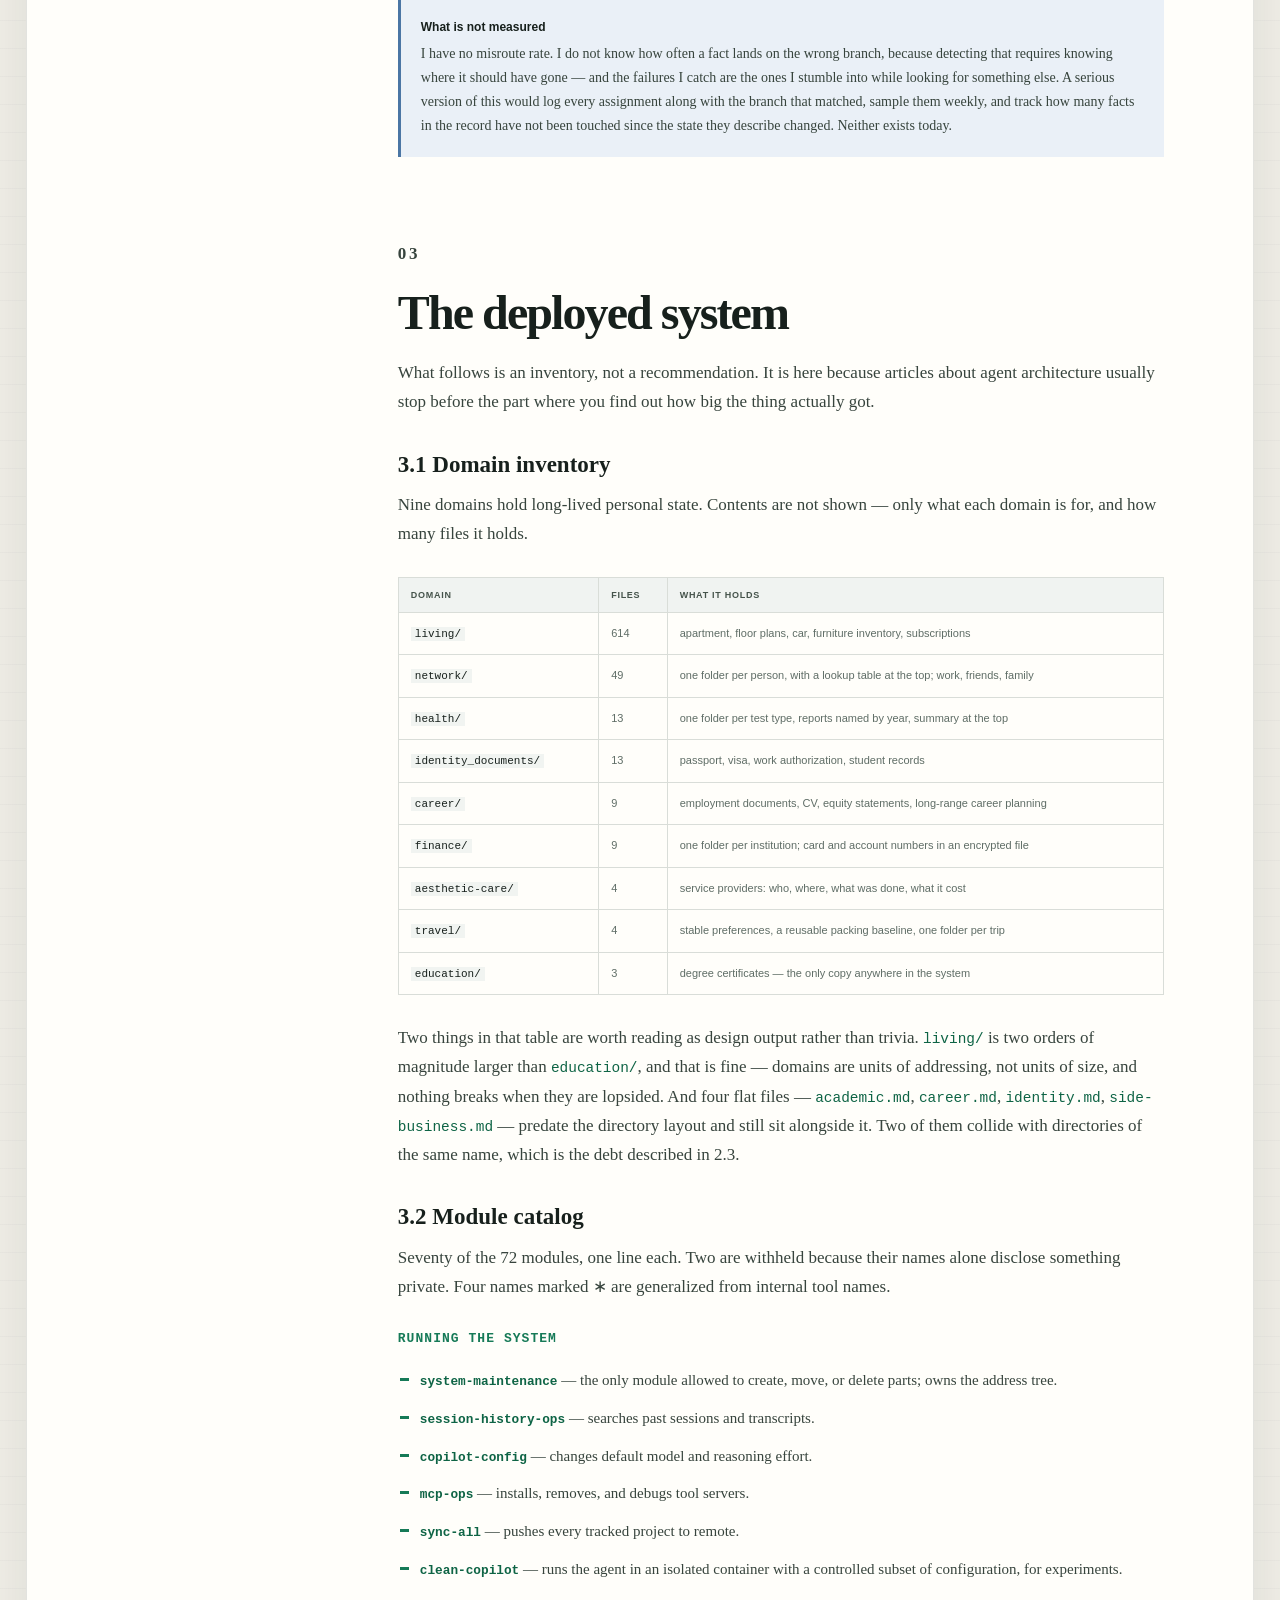
==== commit 83cd9b61: "Stop asserting mechanisms that cannot be observed The article claimed a specific cause for the retri" ====
--- a/docs/architecture.html
+++ b/docs/architecture.html
@@ -113,28 +113,42 @@
               </ul>
 
               <p>
-                Both come from one property: similarity search returns
-                <em>k</em> items and has no way to return zero. If the binding
-                fact is not in the top <em>k</em>, it is silently missed. And
-                because the <em>k</em> slots get filled regardless of whether
-                anything relevant exists, true-but-unrelated material is shipped
-                to fill them. One call, two failure types.
-              </p>
-
-              <p>
-                Three properties of an embedding store make this structural
-                rather than a tuning problem:
-              </p>
-
-              <ul>
-                <li>
-                  <strong>There is no primary key, so there is no UPDATE.</strong>
-                  Write &ldquo;I live at A,&rdquo; then later write &ldquo;I
-                  moved to B,&rdquo; and the store holds two rows, not one
-                  corrected row. At read time whichever sits closer to the query
-                  wins. Recency is not part of cosine distance unless you build
-                  it in yourself, and even then it is a heuristic competing with
-                  semantics rather than a fact replacing a stale one.
+                I cannot tell you what causes this, because I cannot see
+                inside the products I was using. What I can say is what the
+                behaviour looked like from outside, and which designs produce
+                that shape.
+              </p>
+
+              <p>
+                From outside, the two symptoms behave like one thing rather than
+                two: they arrive together, in the same answer, and neither is
+                announced. That is the signature of a step that always returns a
+                fixed number of items regardless of whether the right one is
+                among them &mdash; if the governing fact is not in the returned
+                set it is silently missed, and the remaining slots are filled
+                with whatever ranked next. I am describing a shape, not an
+                implementation.
+              </p>
+
+              <p>
+                So the useful question is not what any particular vendor does.
+                It is: what do I have to build so this cannot happen to me?
+                Which means being precise about what similarity retrieval, as a
+                technique, does and does not guarantee. Three properties, none
+                of which are tuning problems:
+              </p>
+
+              <ul>
+                <li>
+                  <strong>Nothing gives a fact a stable key.</strong>
+                  Vector stores do have record IDs and can overwrite by ID. What
+                  they do not have is anything that decides &ldquo;I moved to
+                  B&rdquo; is a new value for the same variable as &ldquo;I live
+                  at A,&rdquo; and should therefore replace it. Absent that, you
+                  get two rows, and at read time whichever sits closer to the
+                  query wins. Recency can be added as a re-ranking term, but
+                  that makes it a heuristic competing with semantics rather than
+                  a new value replacing an old one.
                 </li>
                 <li>
                   <strong>Similarity is not bindingness.</strong>
@@ -175,13 +189,14 @@
               </p>
 
               <p>
-                The mechanism is the training objective doing exactly what it
-                should. For a given phrasing, generation lands near the mode of
-                the conditional distribution. Most people who write &ldquo;my
-                manager did X and I feel Y&rdquo; want to be comforted, so
-                comfort is the modal continuation. That is the right answer for
-                the population and the wrong answer for the person in front of
-                it.
+                I do not think this is a defect. A model trained on what
+                people write, then tuned on what people rate well, is going to
+                answer the way that works for most people who phrase a question
+                that way &mdash; and most people who write &ldquo;my manager did
+                X and I feel Y&rdquo; do want to be comforted. Whatever the
+                exact mechanism, the outcome is an answer aimed at the
+                population rather than at the person in front of it. That is the
+                right default and the wrong answer for me.
               </p>
 
               <p>
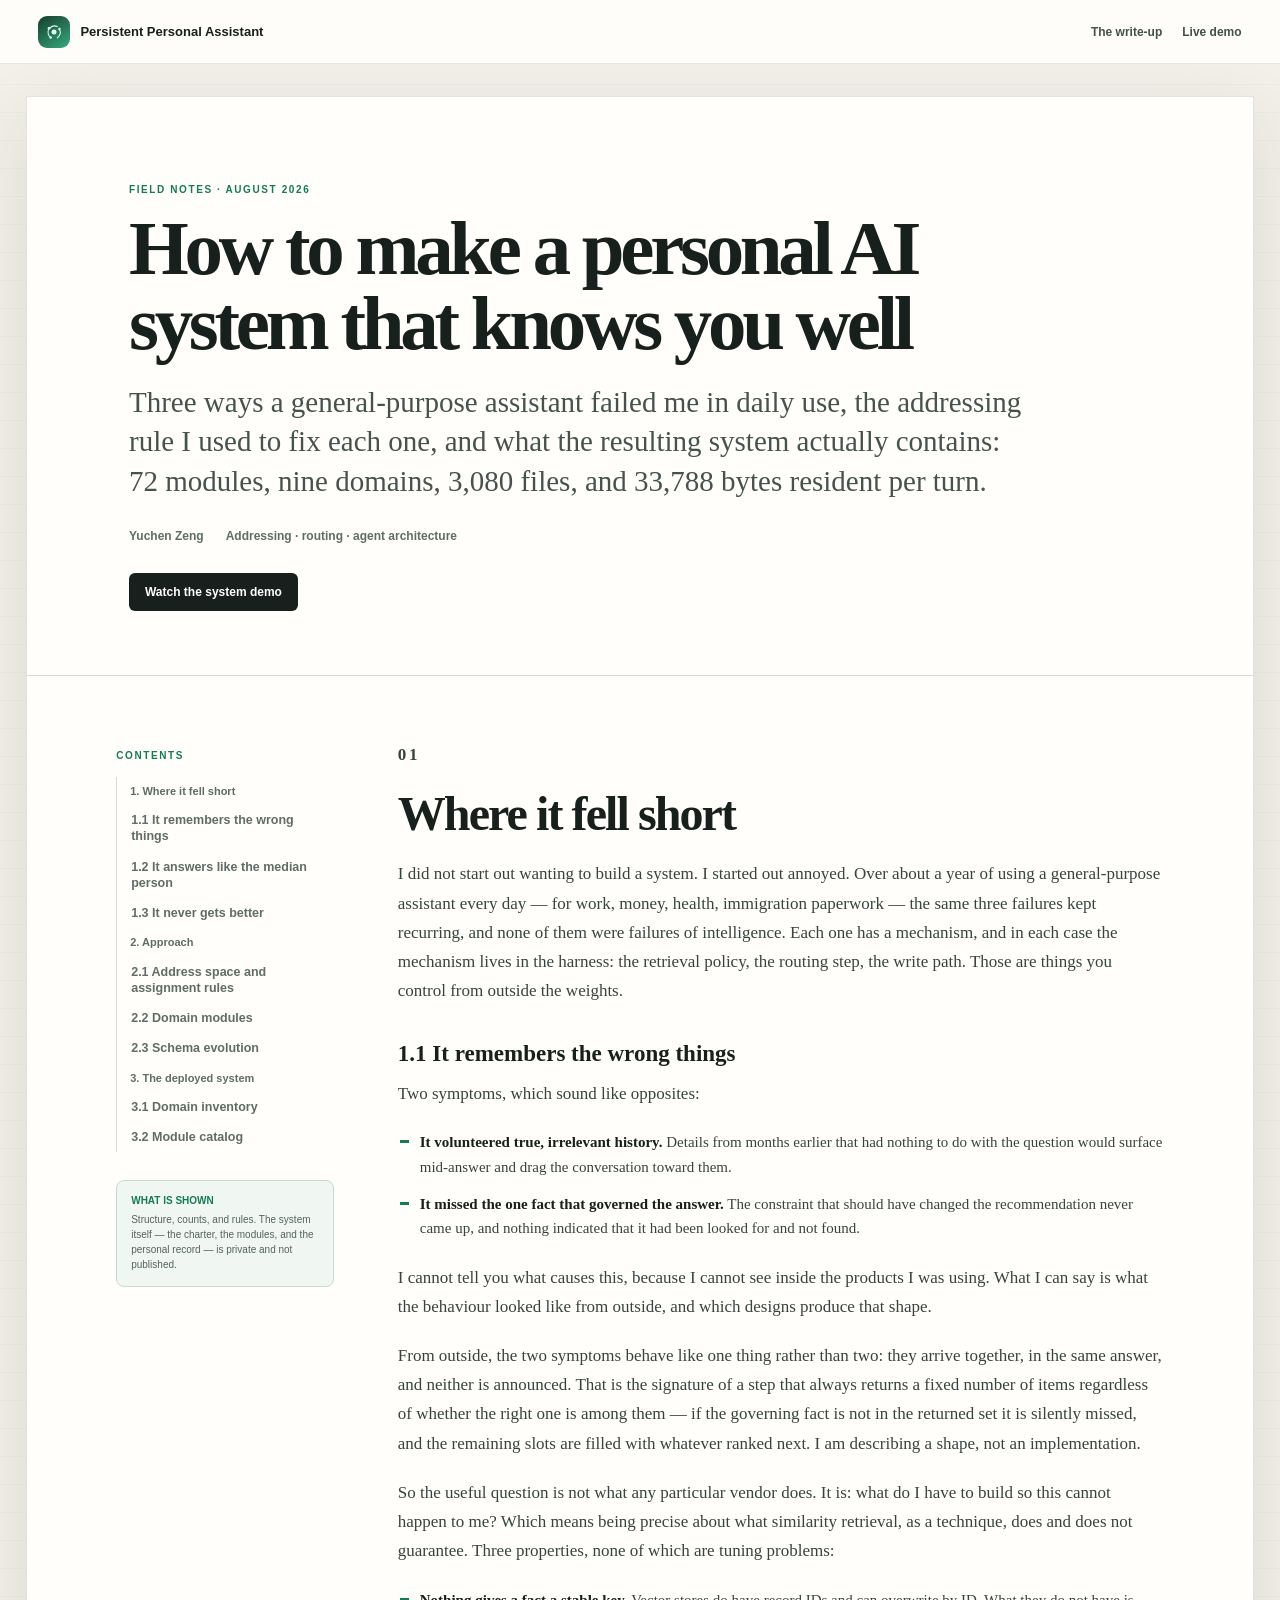
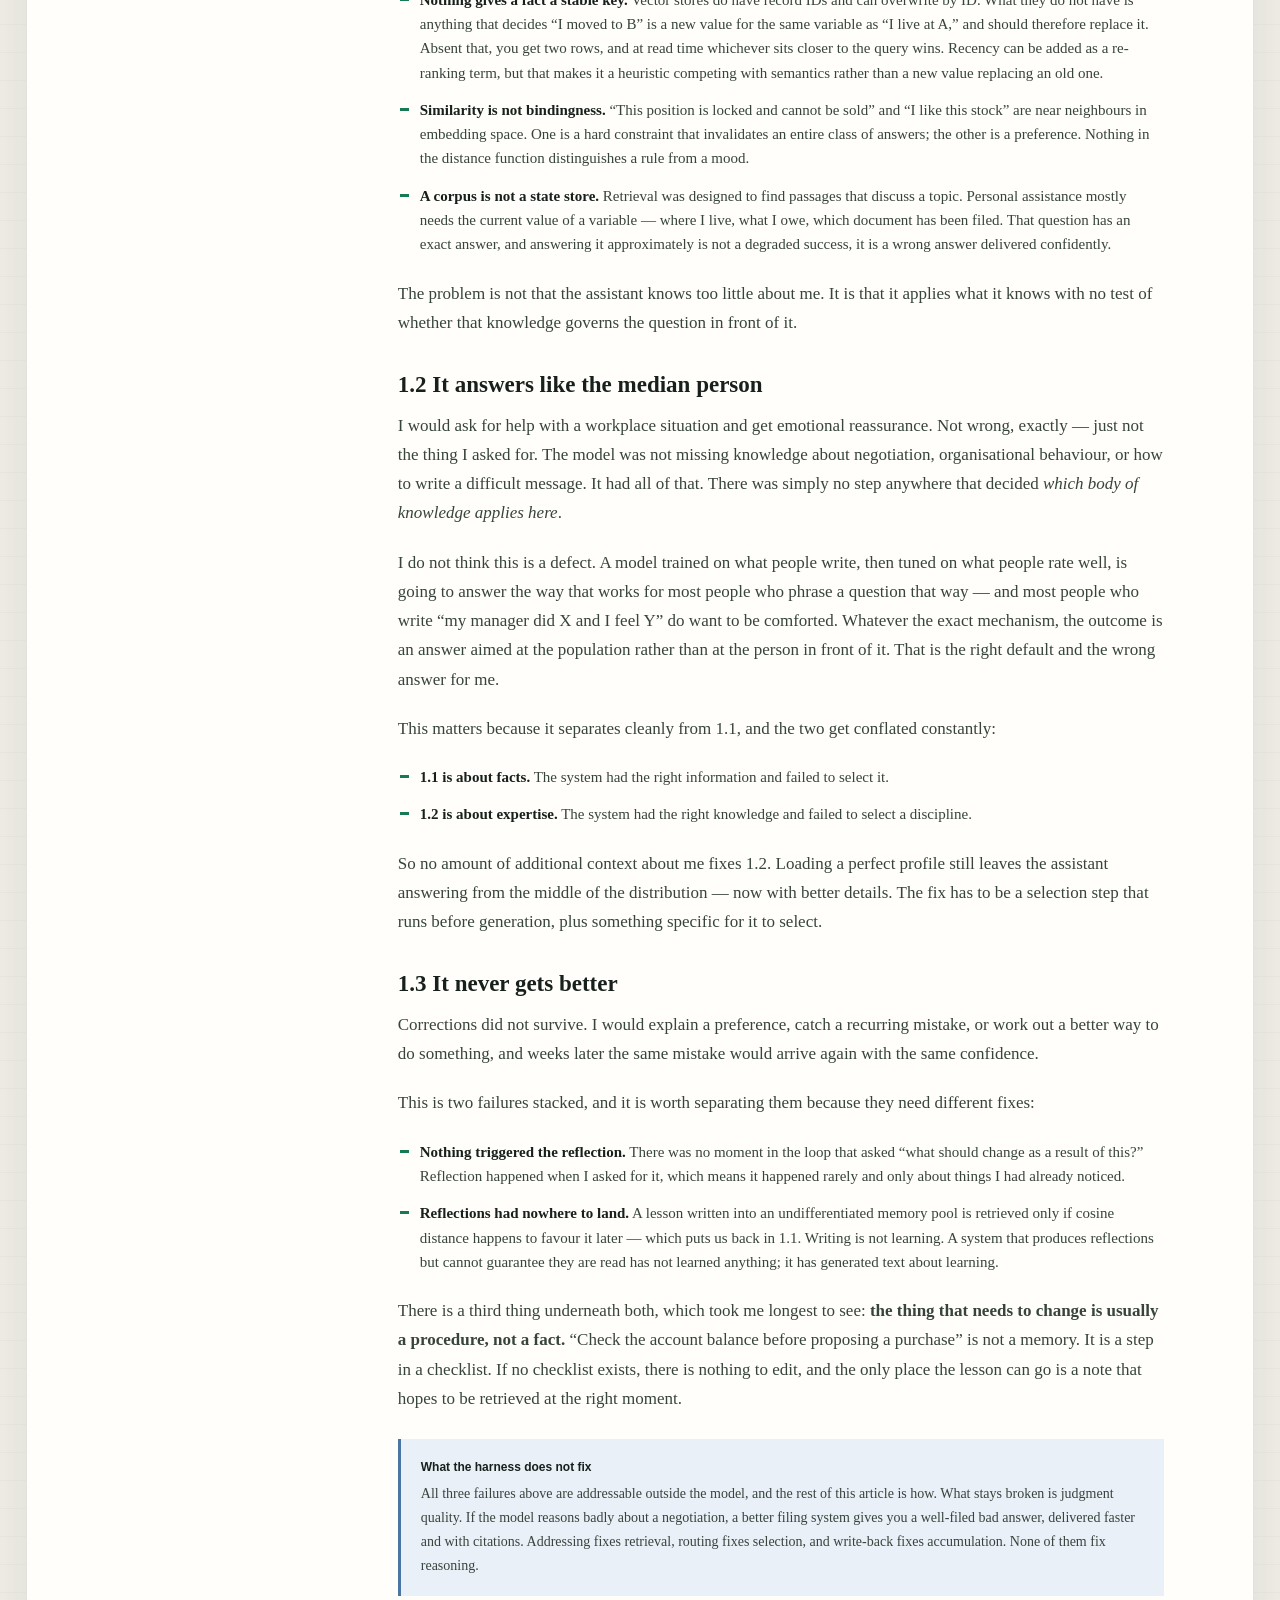
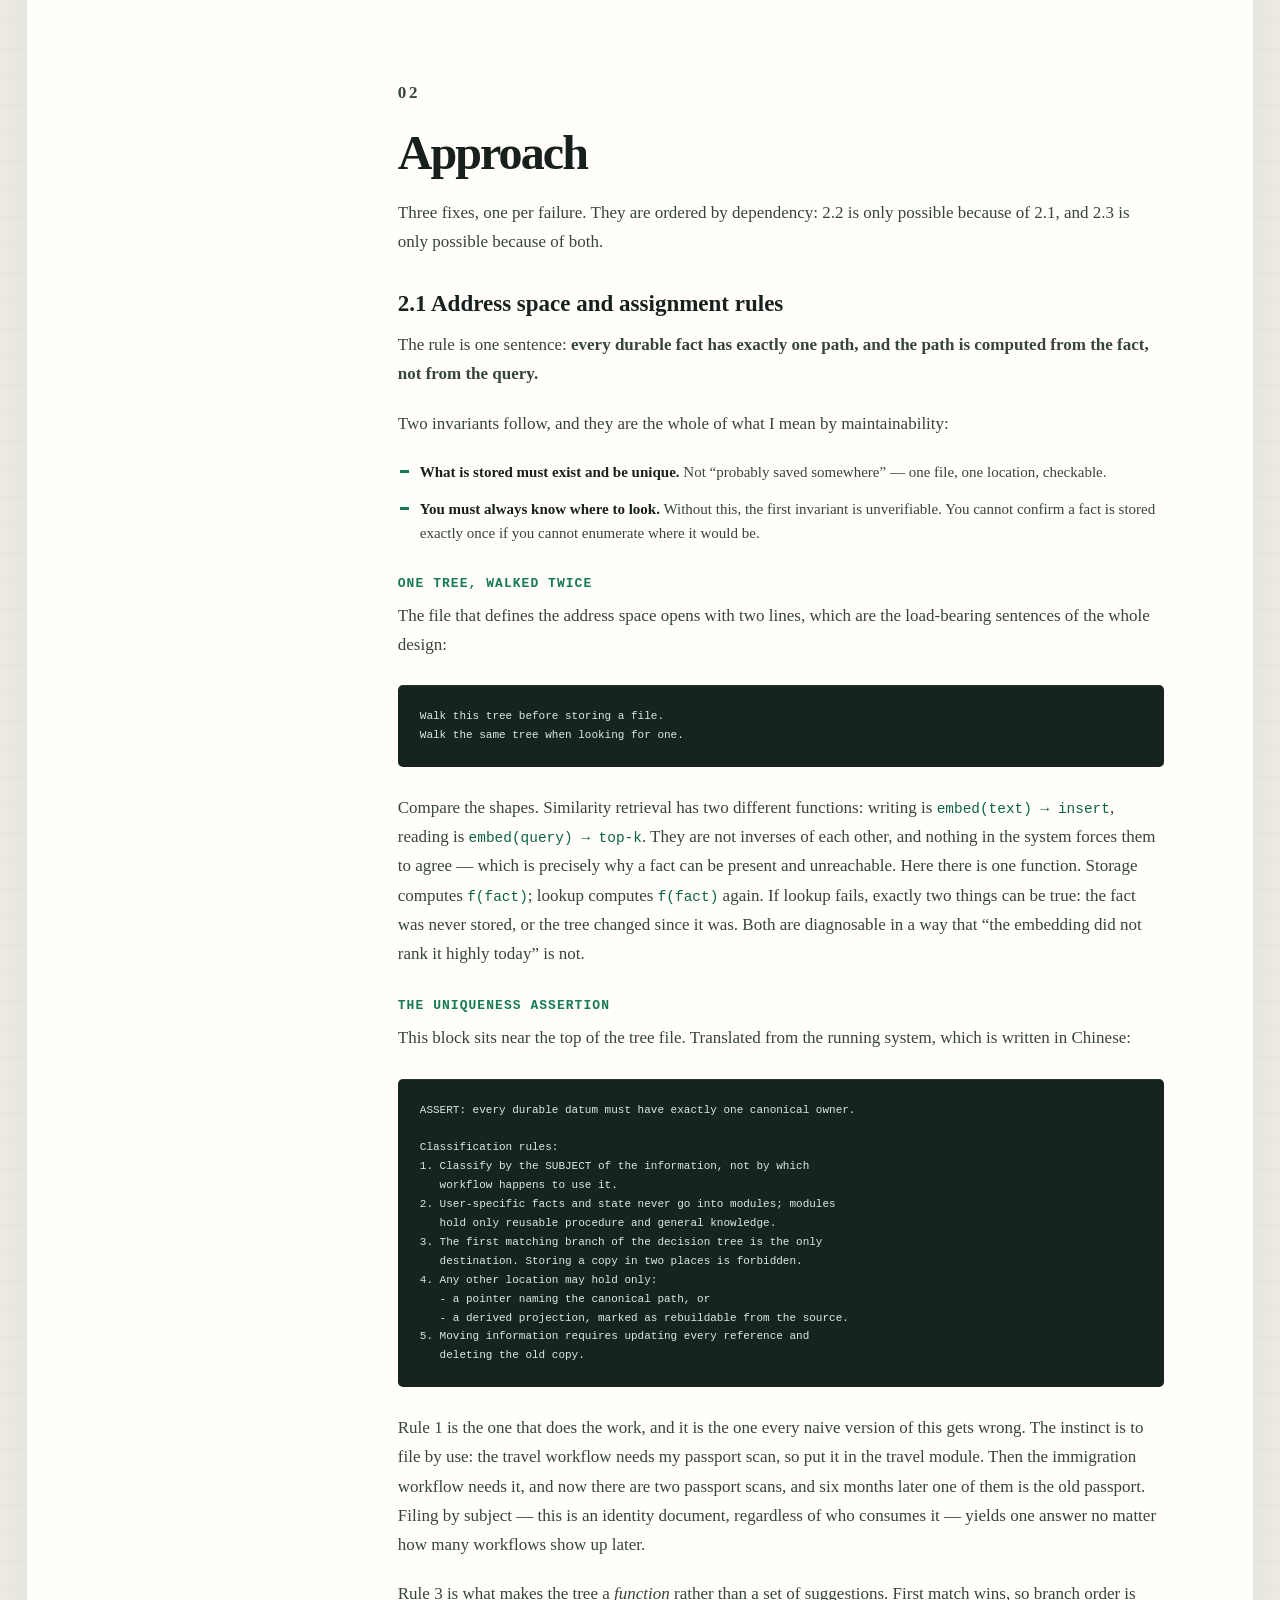
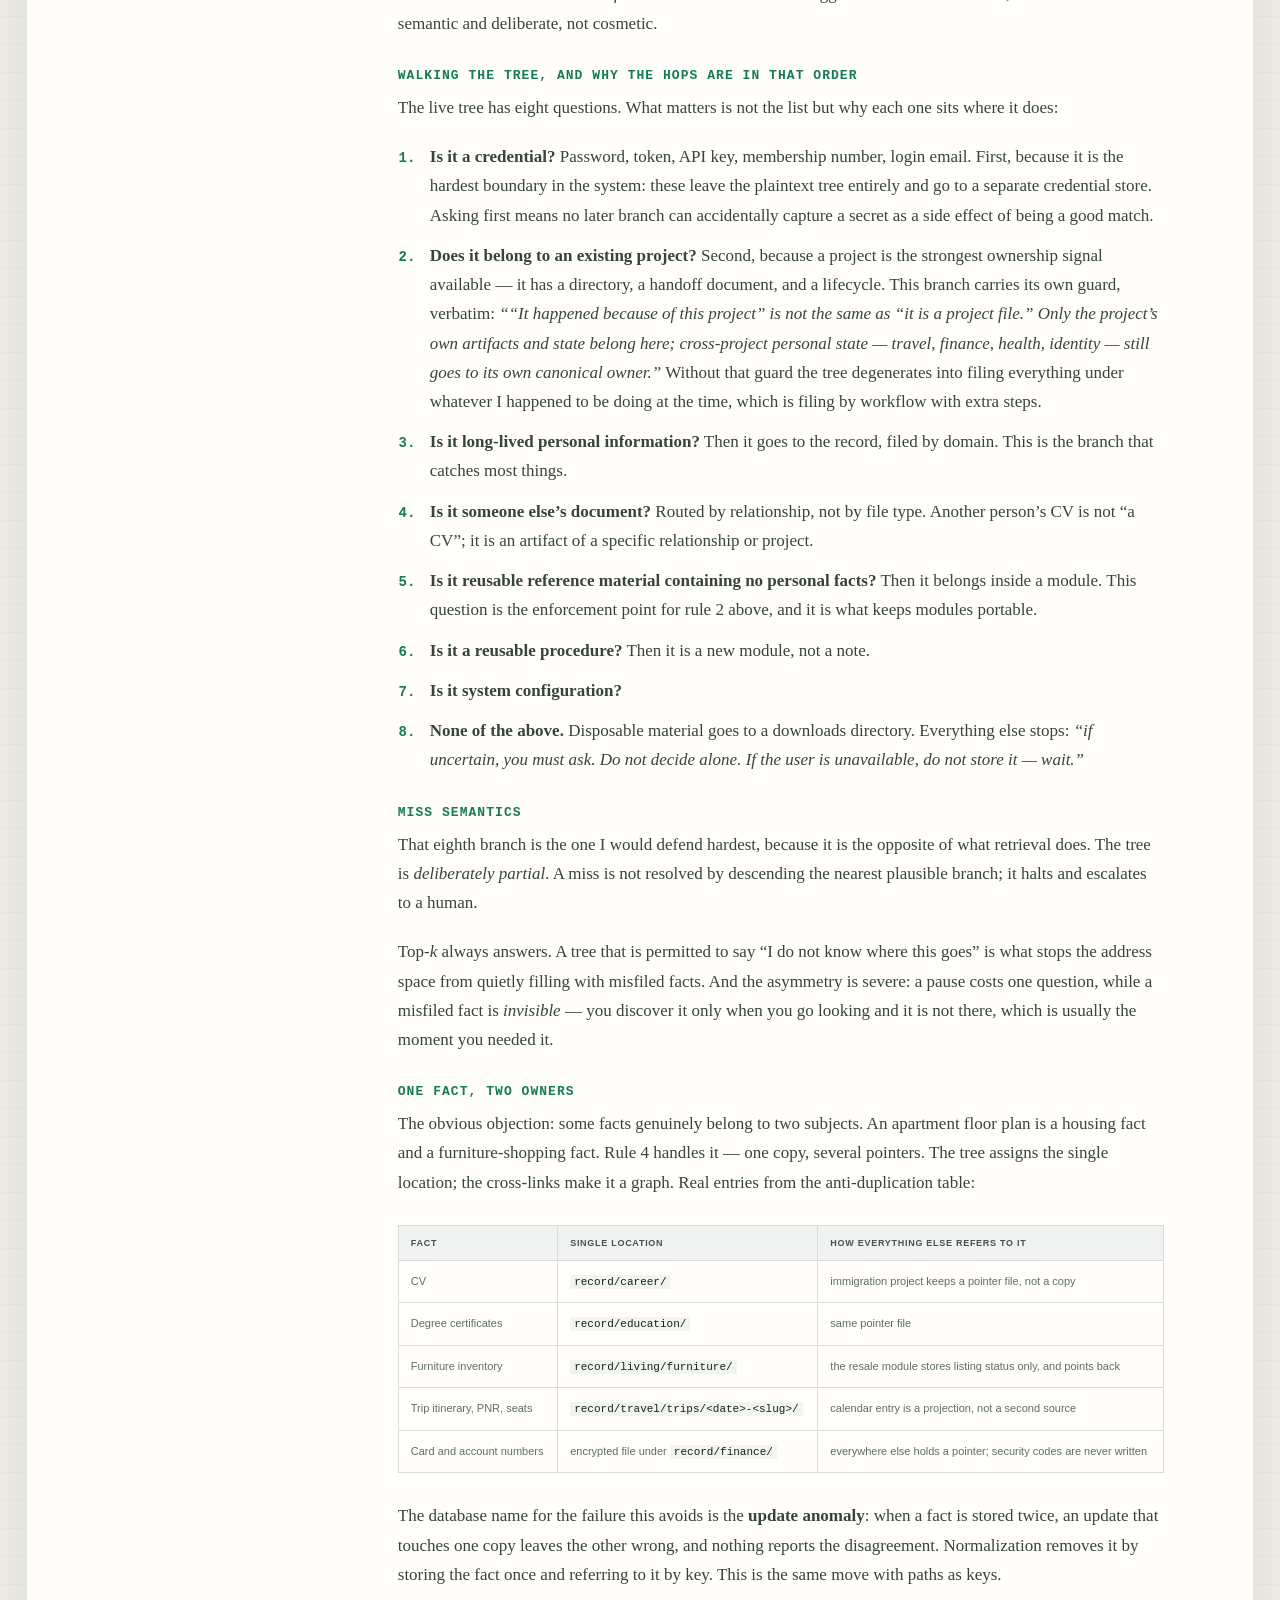
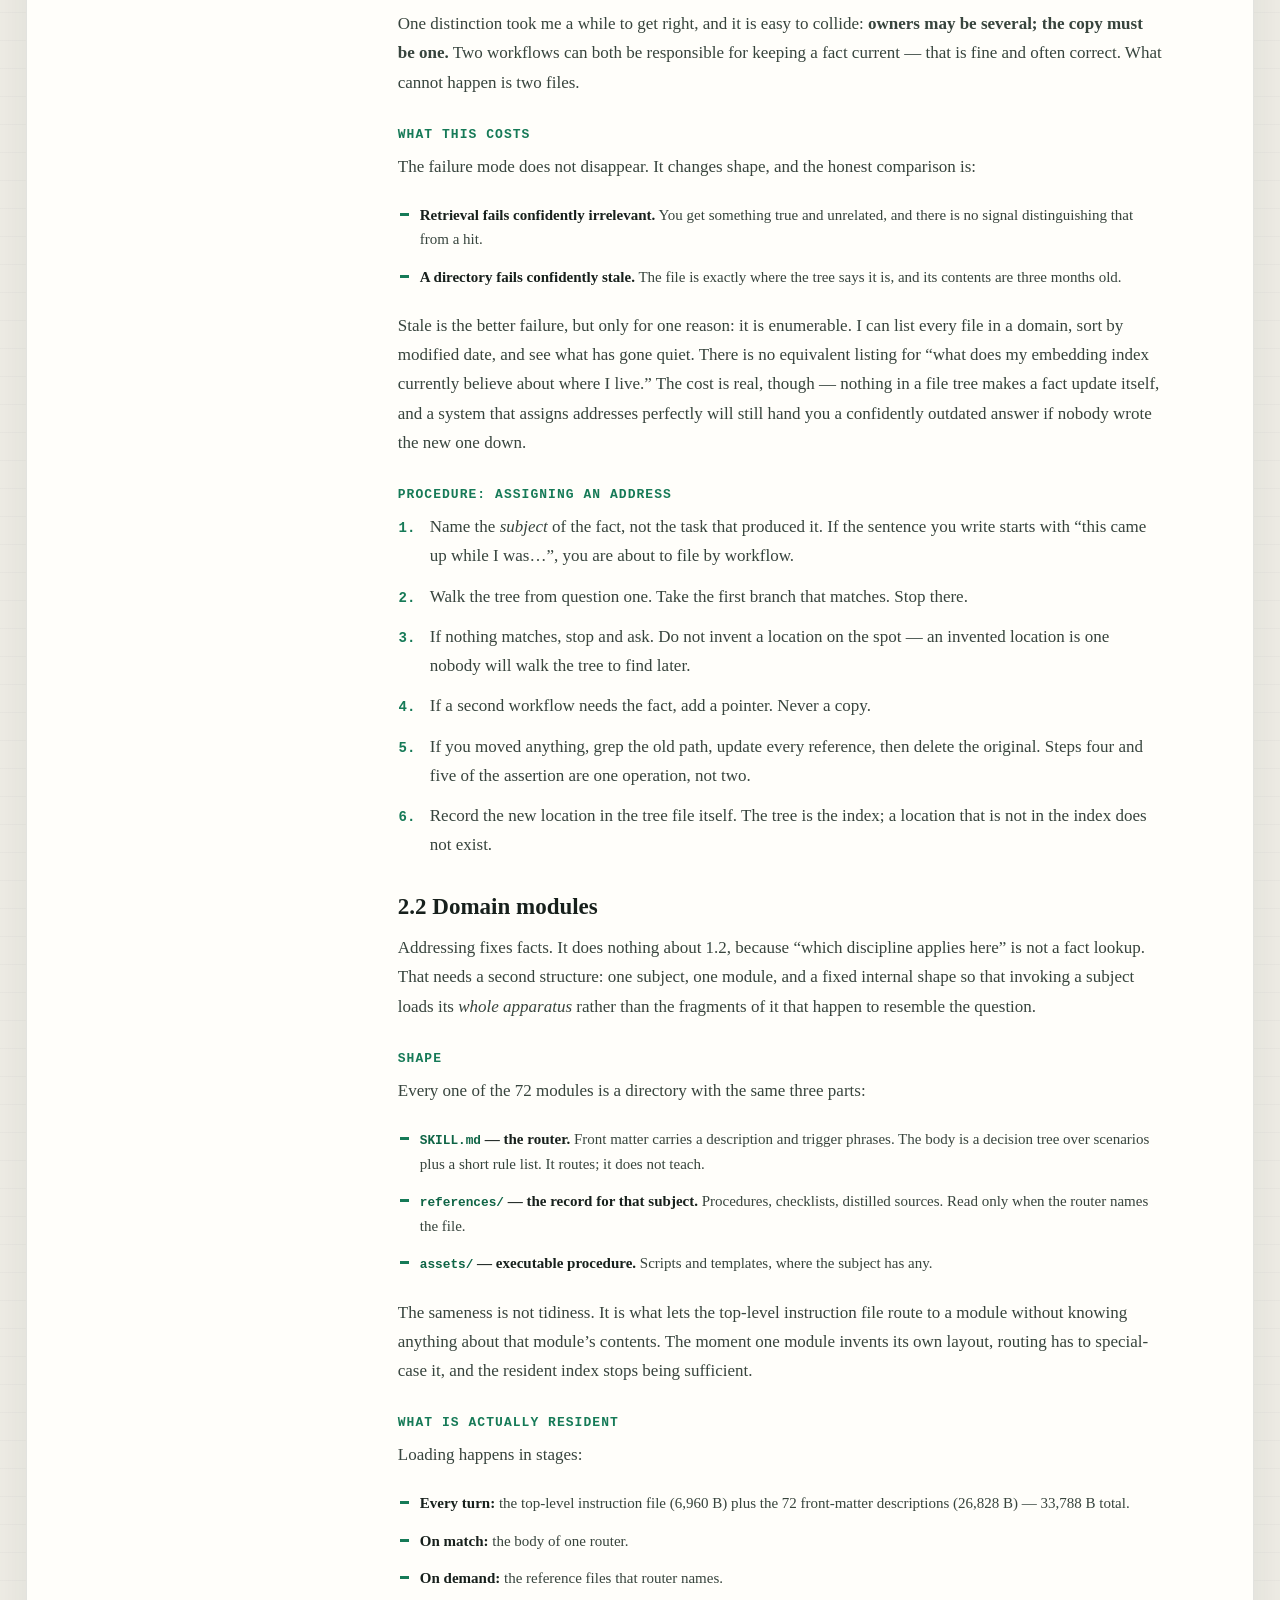
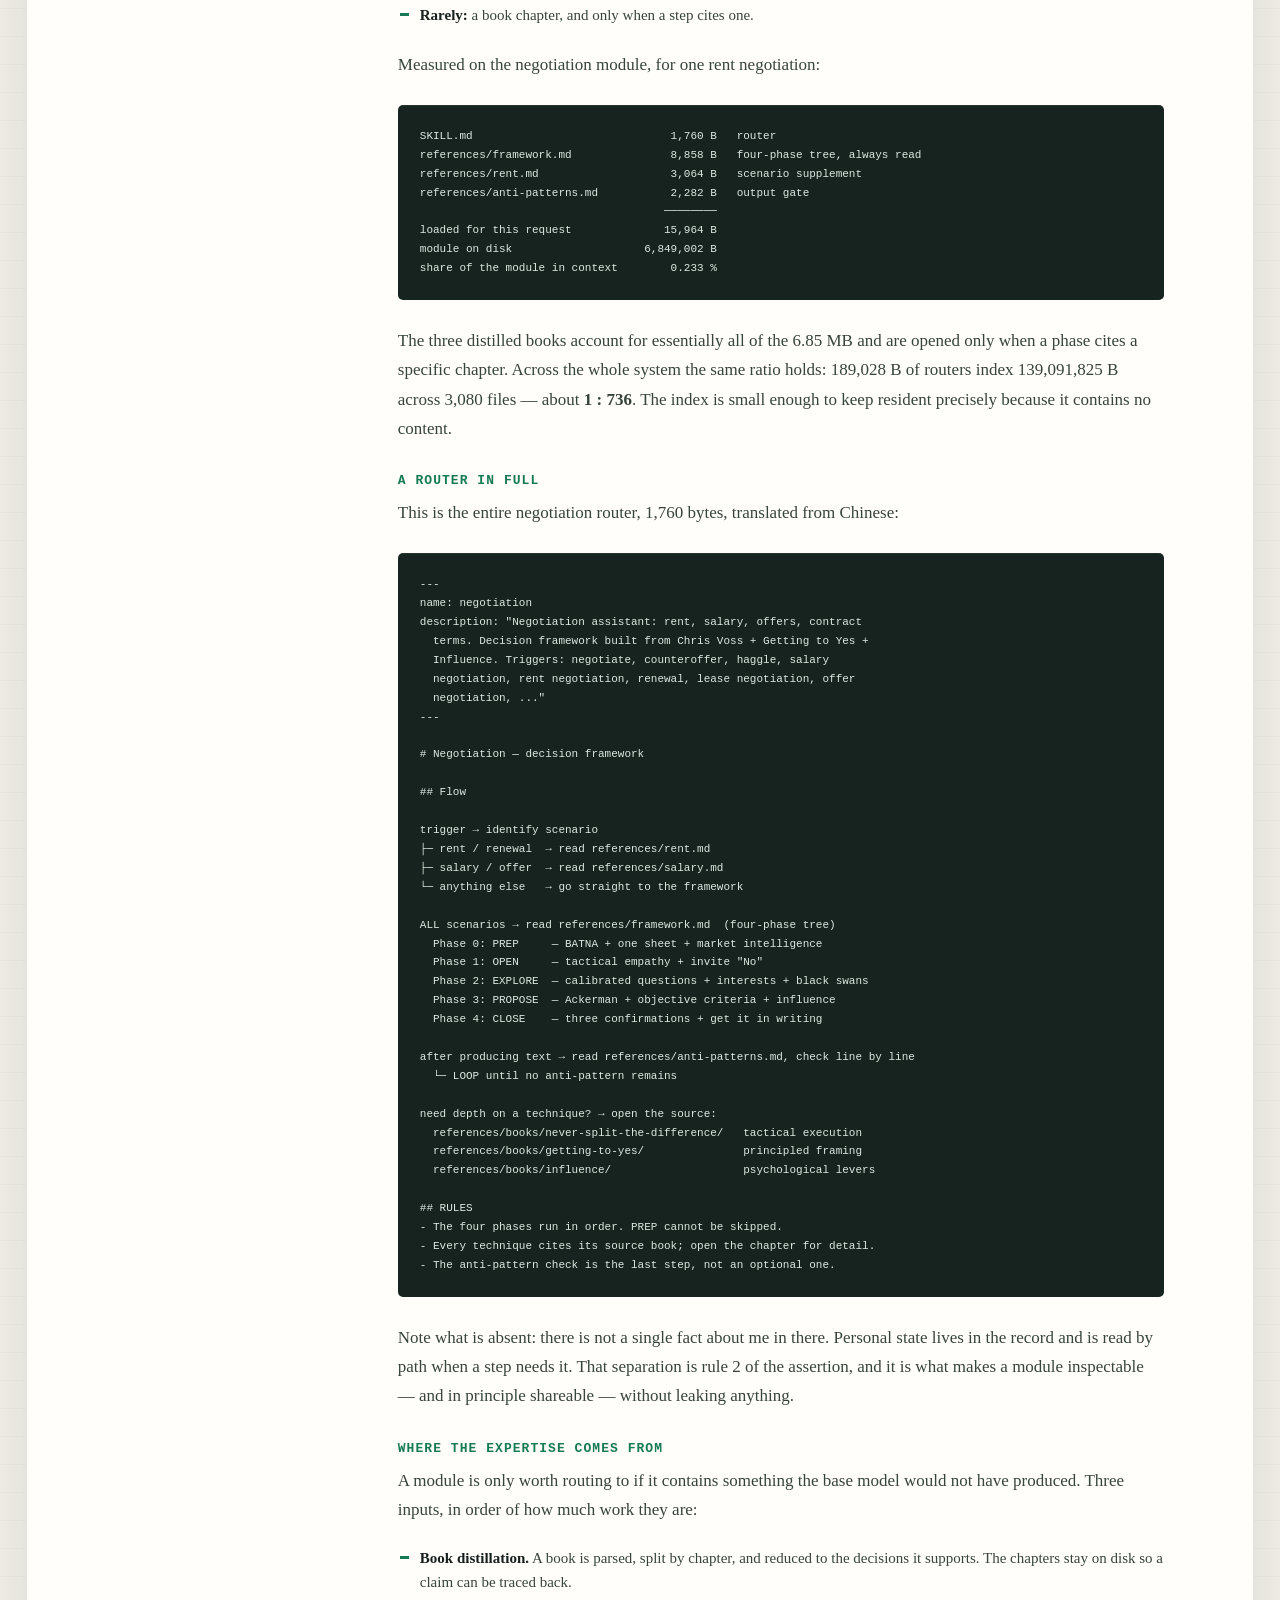
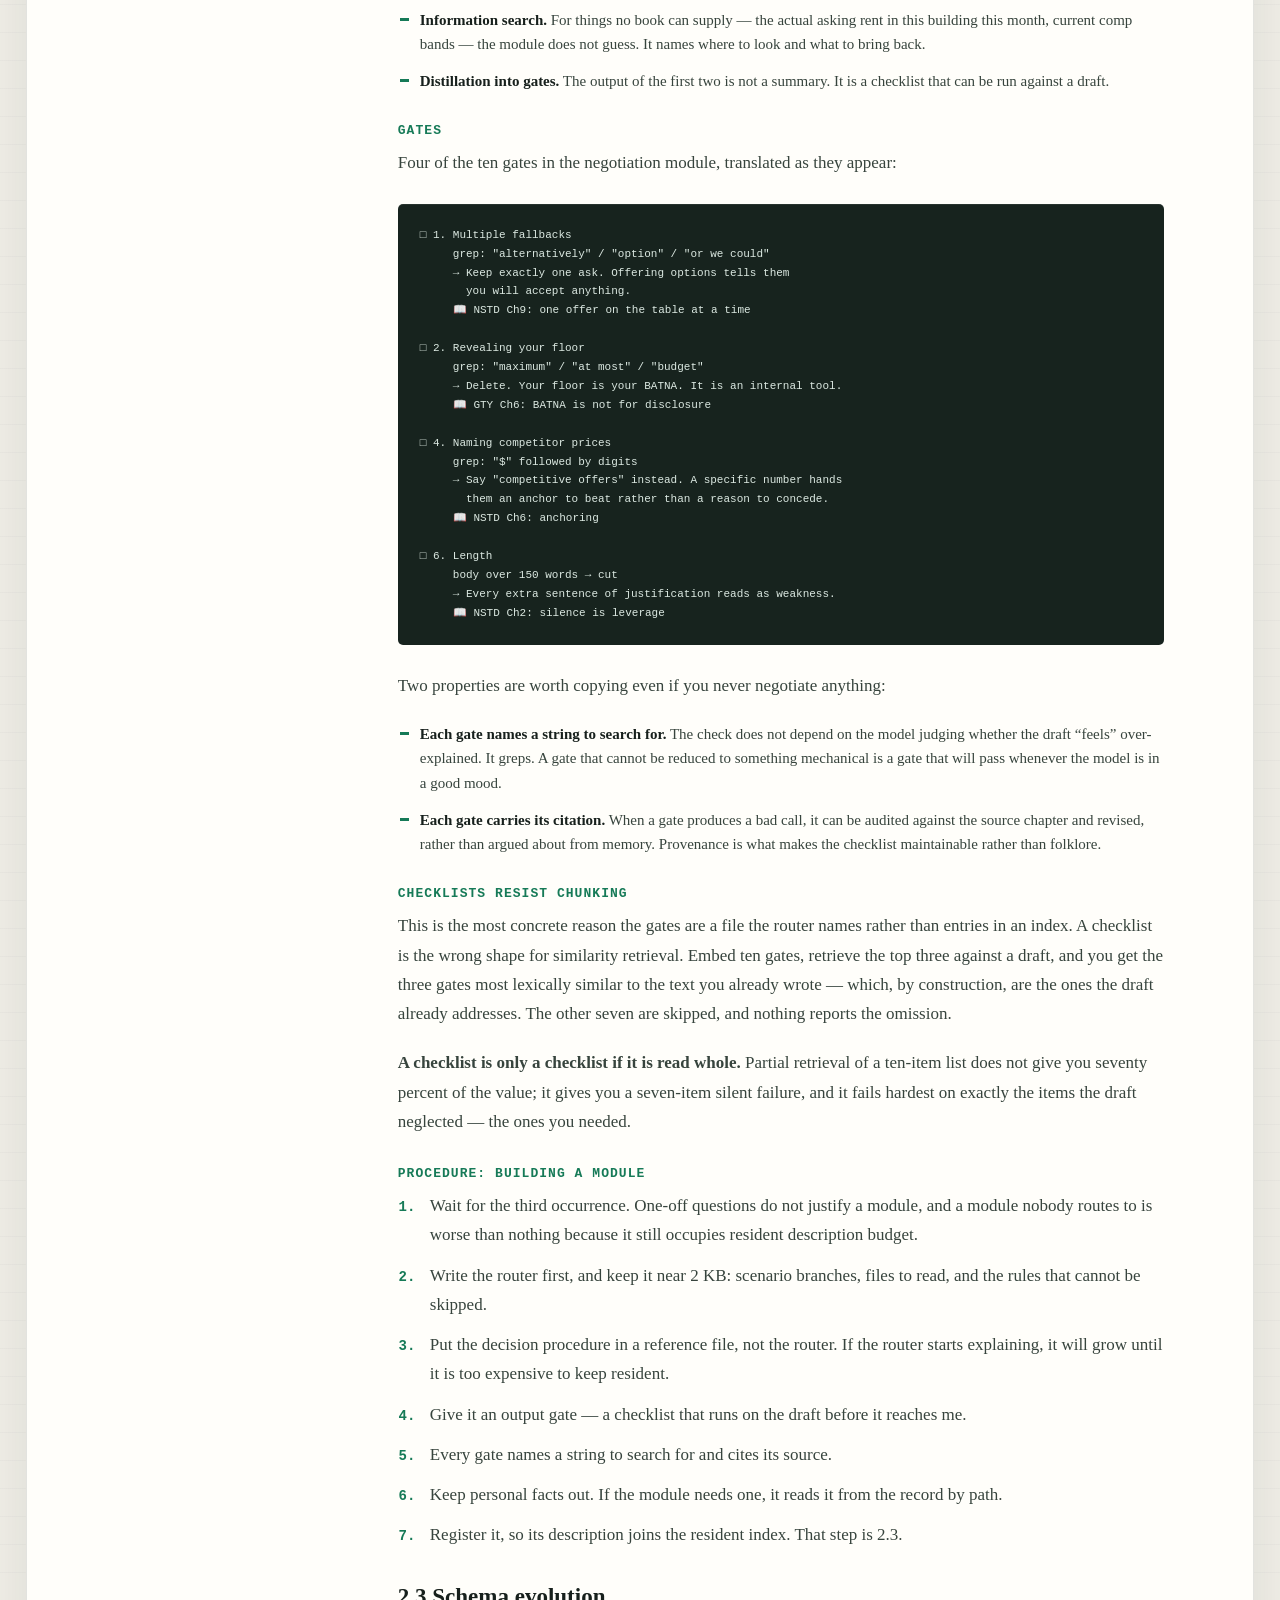
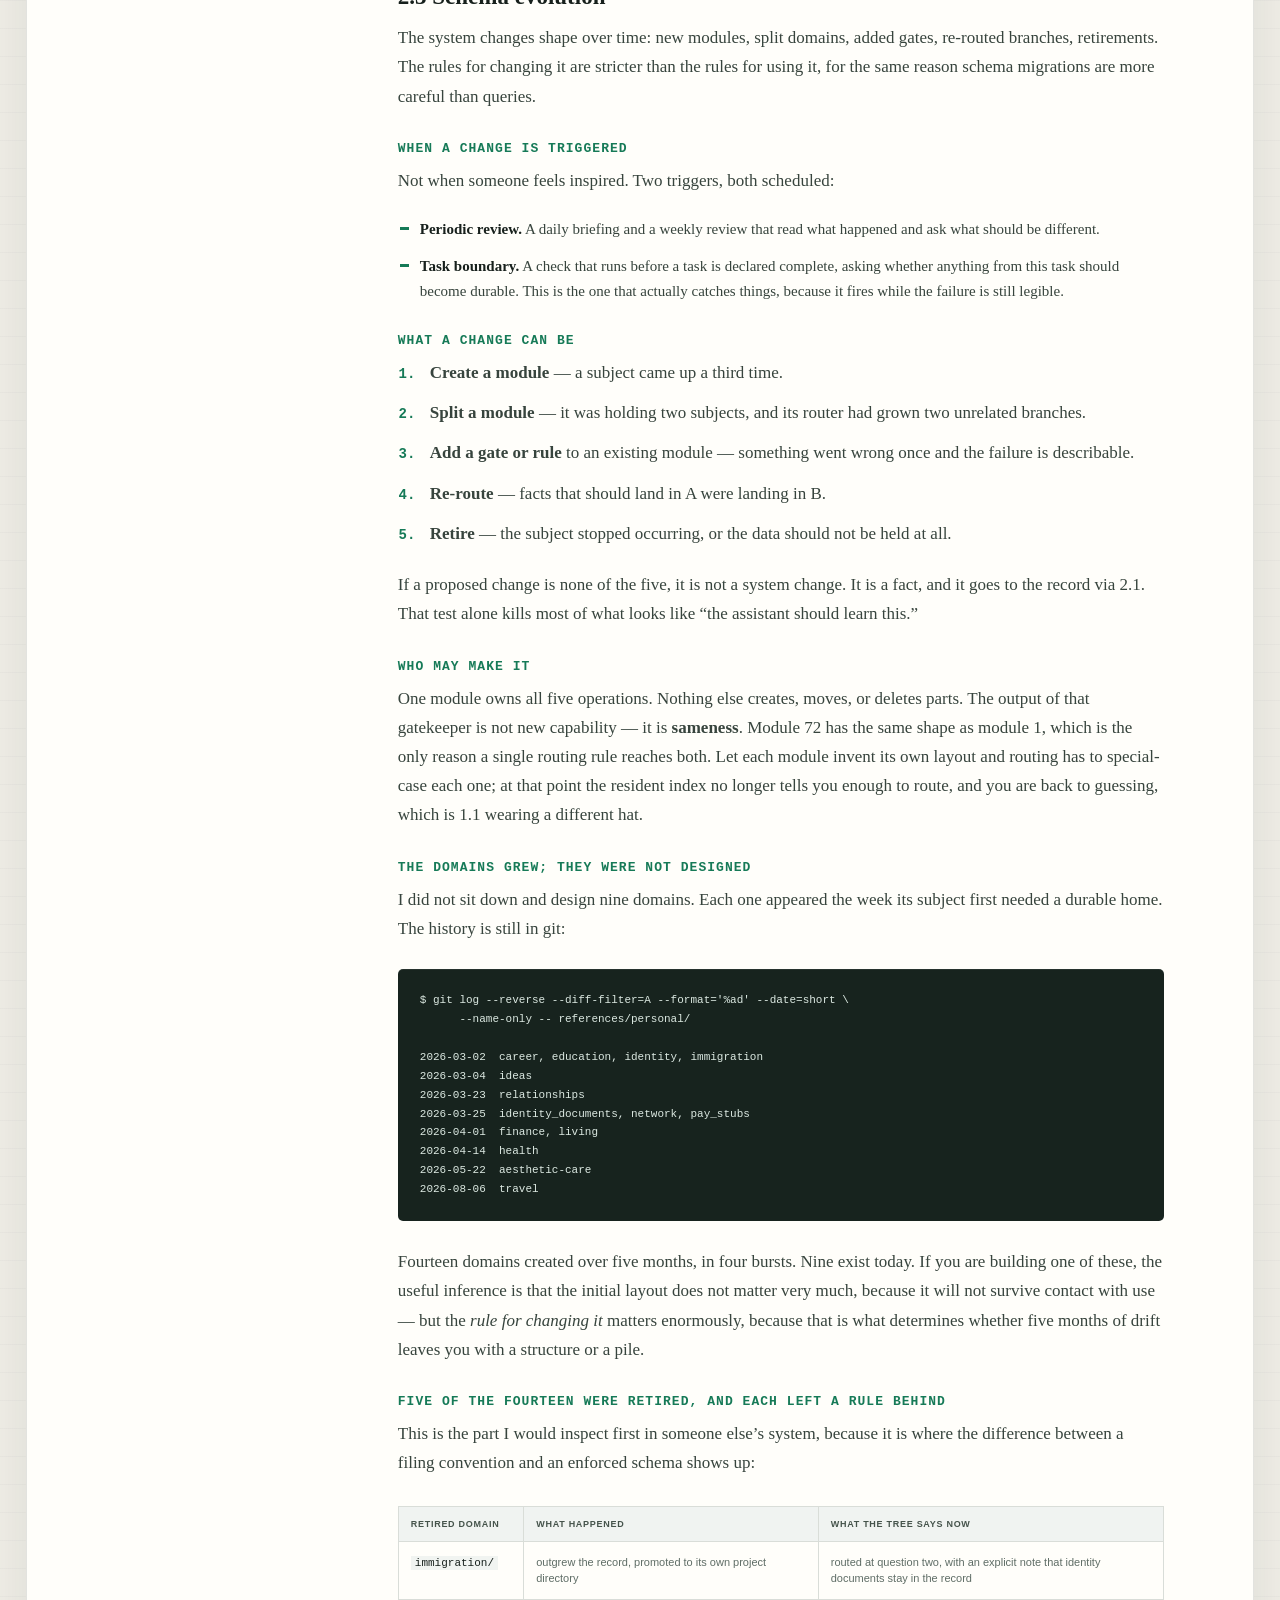
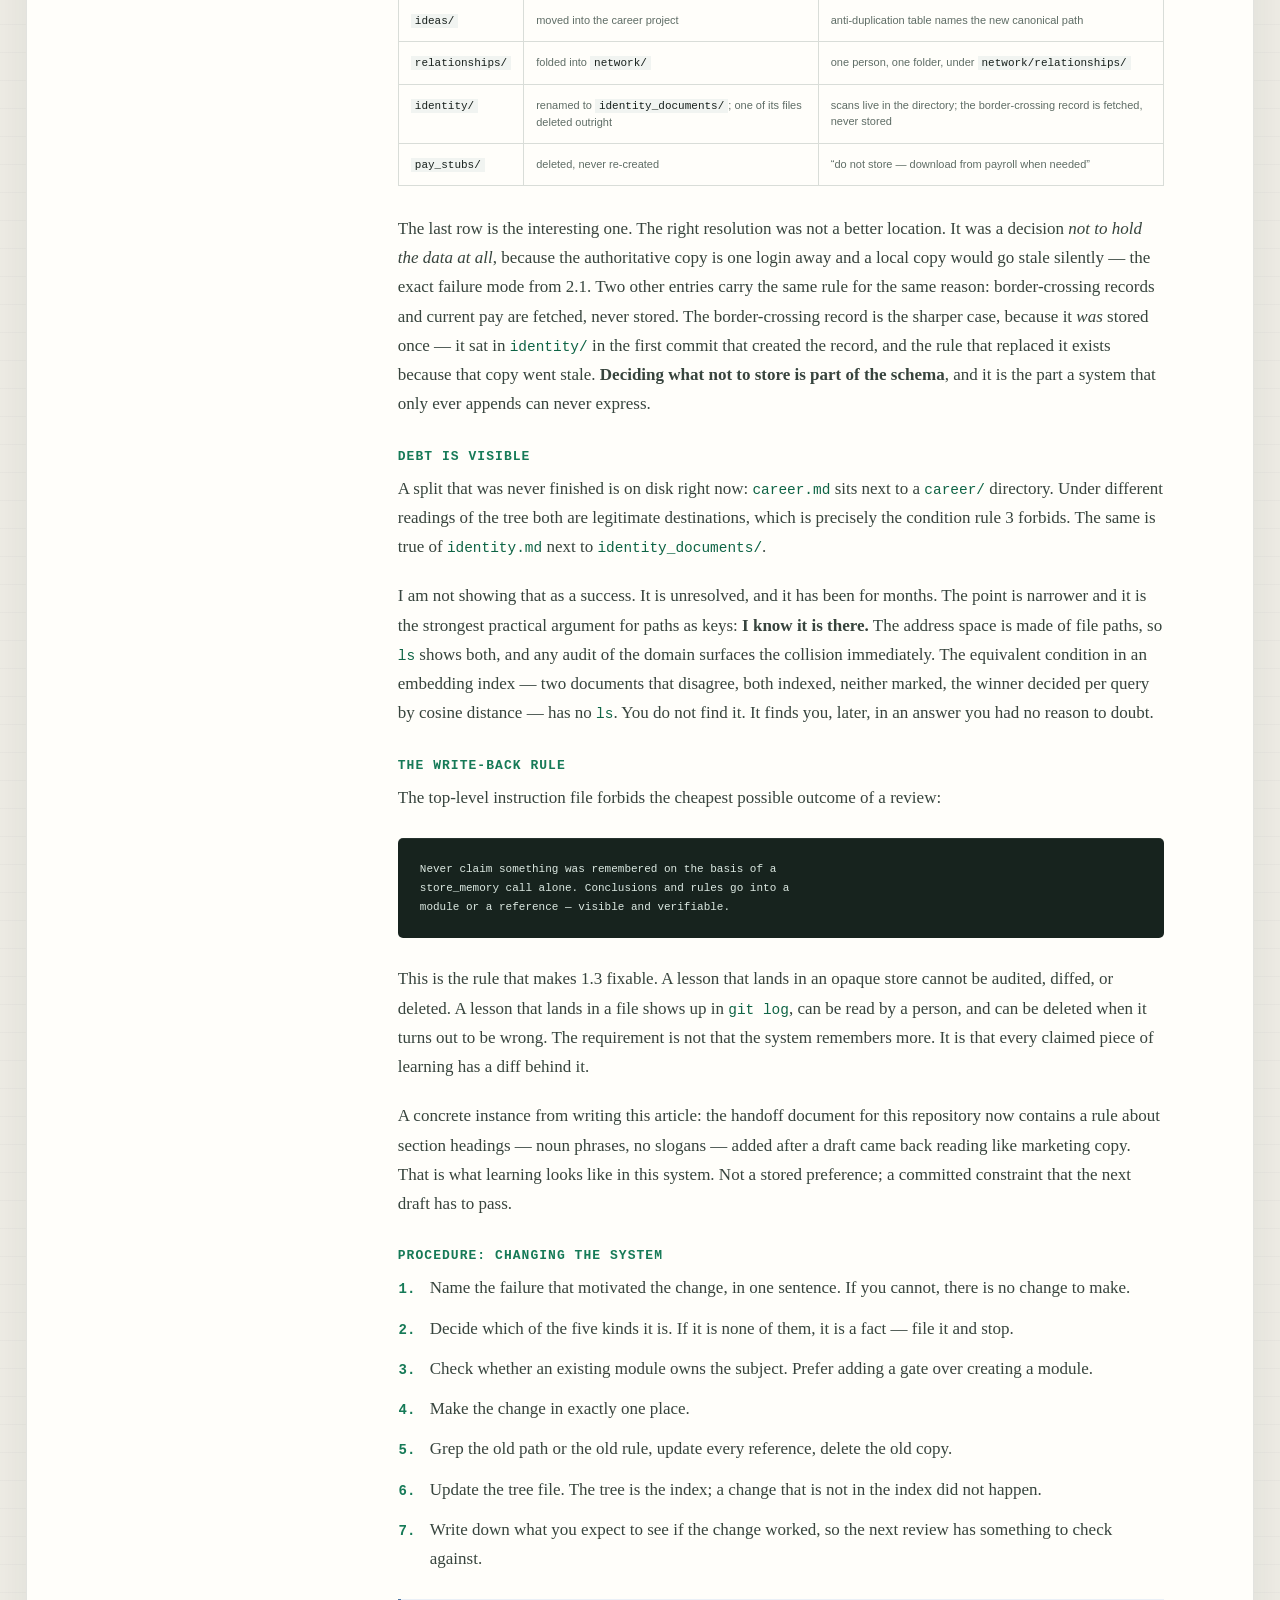
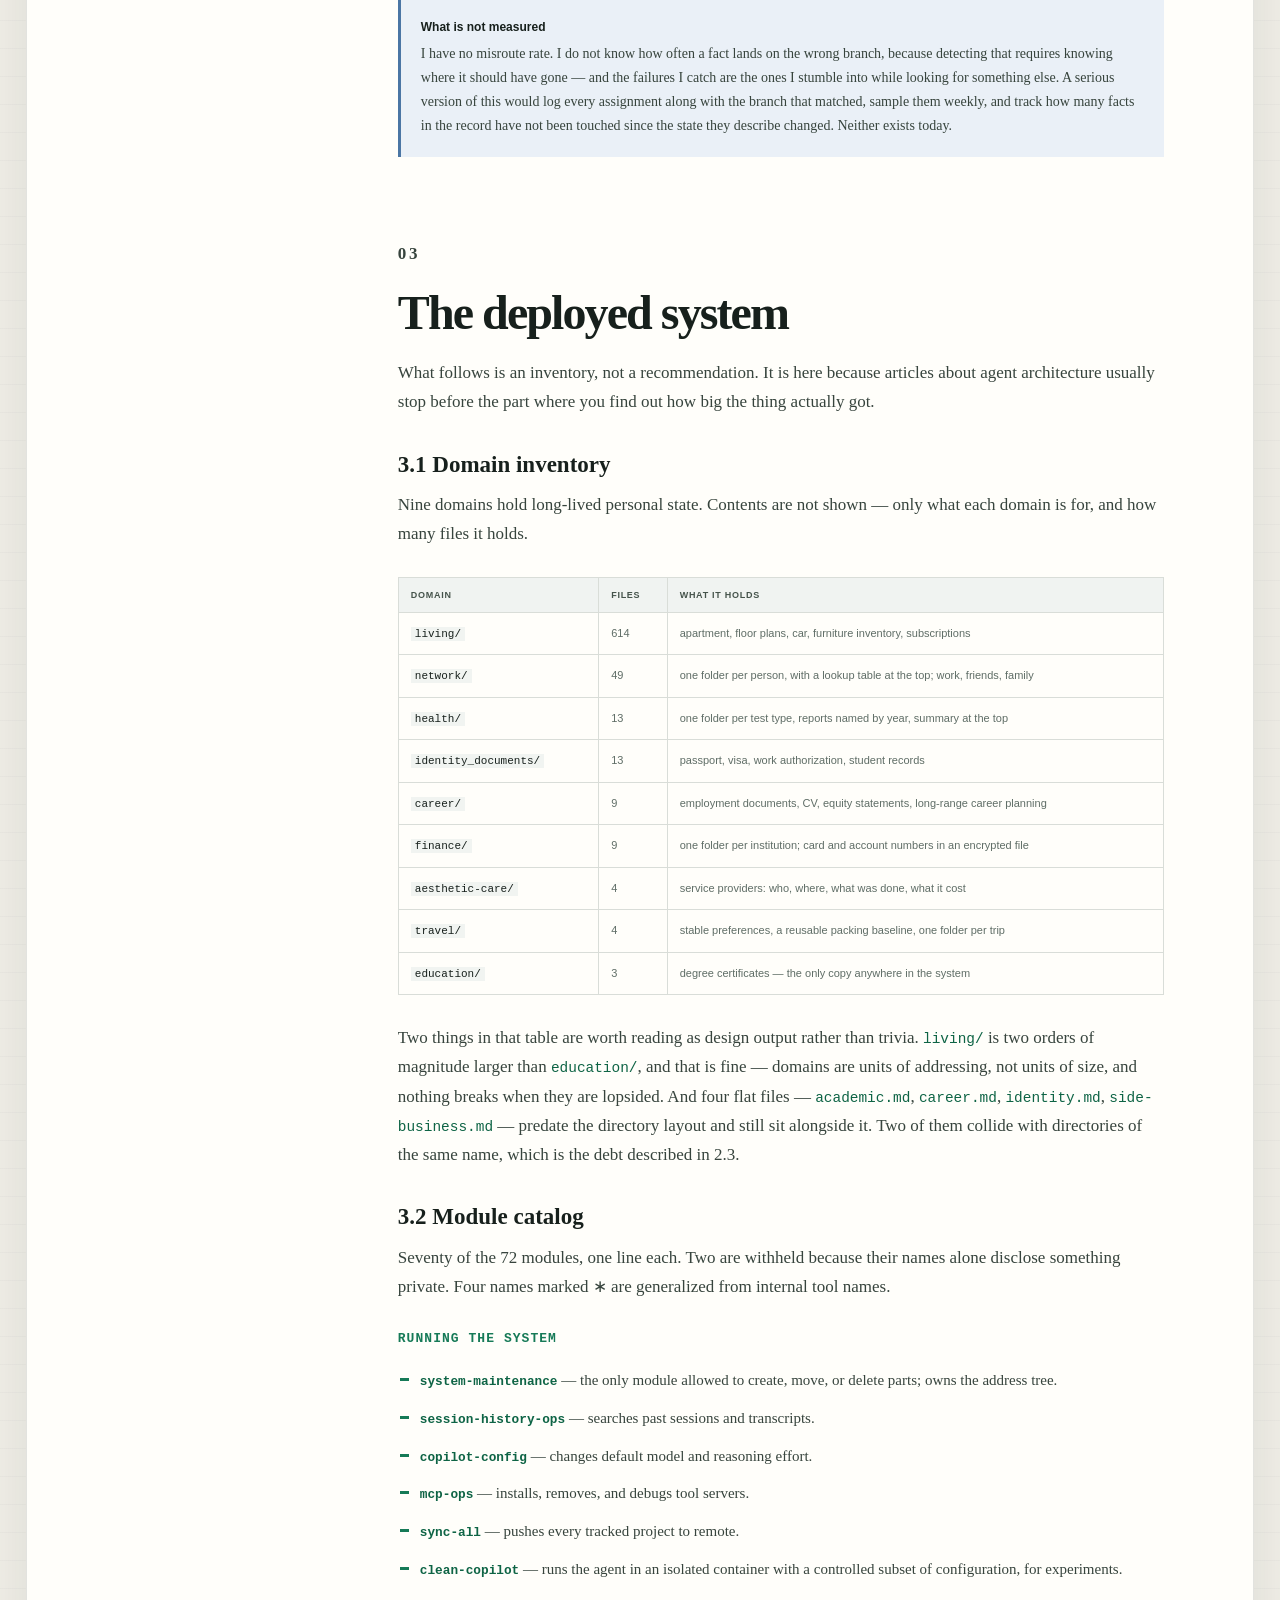
==== commit eaaef625: "Drop the over-personalization label from section 1.1 The label described only one of the two symptom" ====
--- a/docs/architecture.html
+++ b/docs/architecture.html
@@ -170,10 +170,9 @@
               </ul>
 
               <p>
-                <em>Over-personalization</em> is the accurate name for this. The
-                problem is not that the assistant knows too little about me. It
-                is that it applies what it knows with no test of whether that
-                knowledge governs the question in front of it.
+                The problem is not that the assistant knows too little about
+                me. It is that it applies what it knows with no test of whether
+                that knowledge governs the question in front of it.
               </p>
 
               <h3>1.2 It answers like the median person</h3>
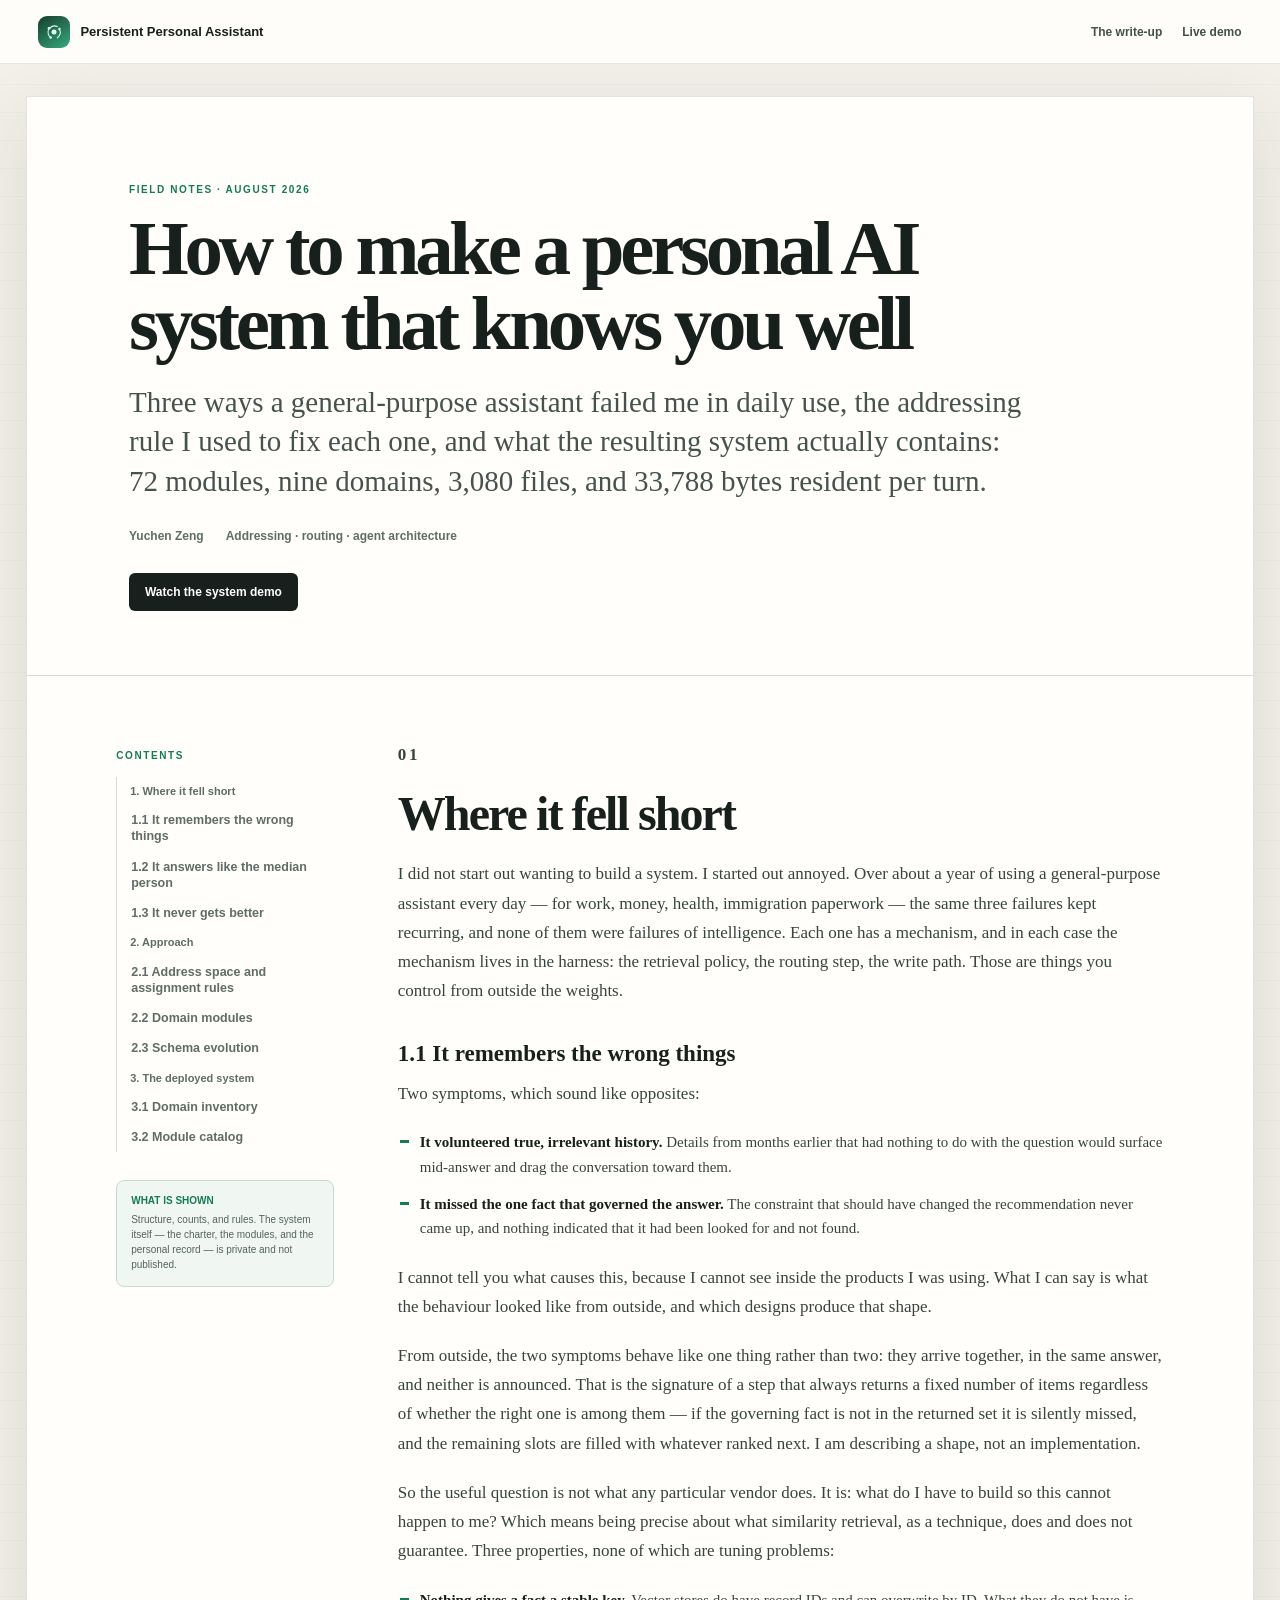
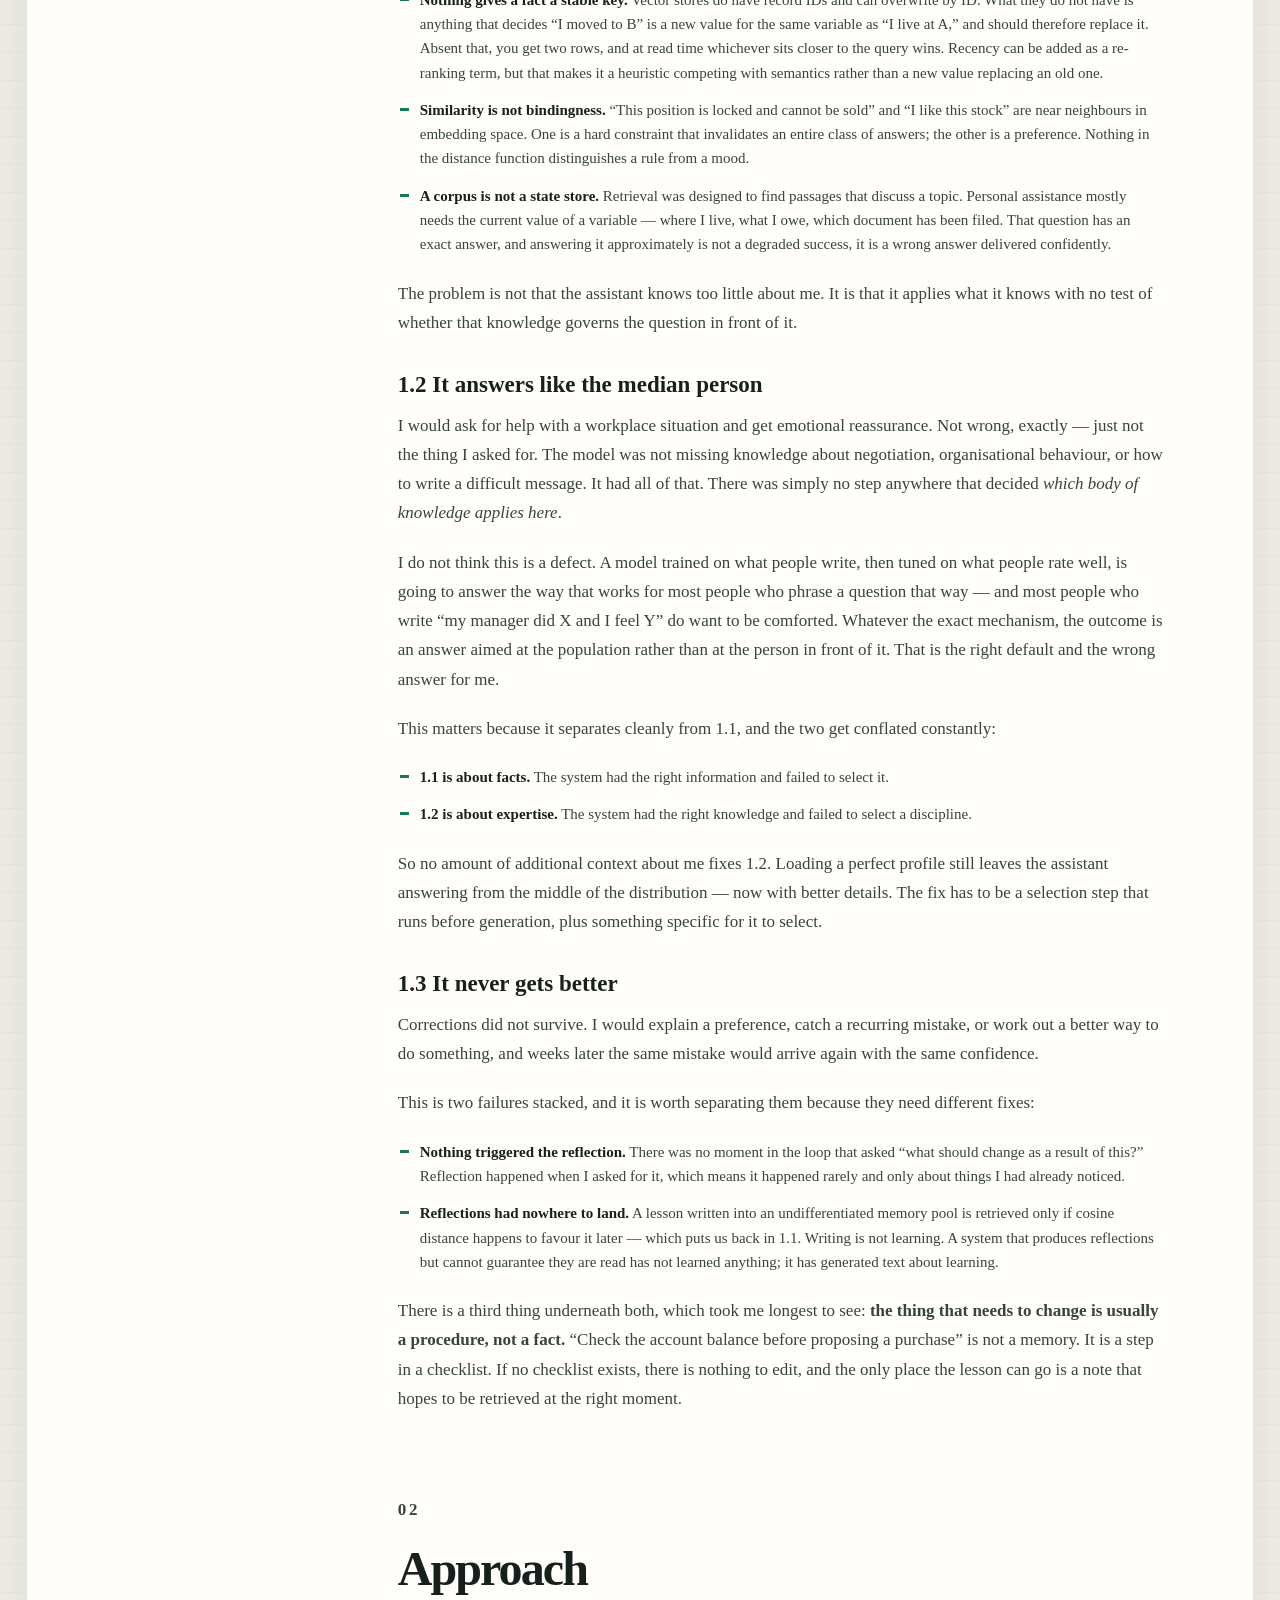
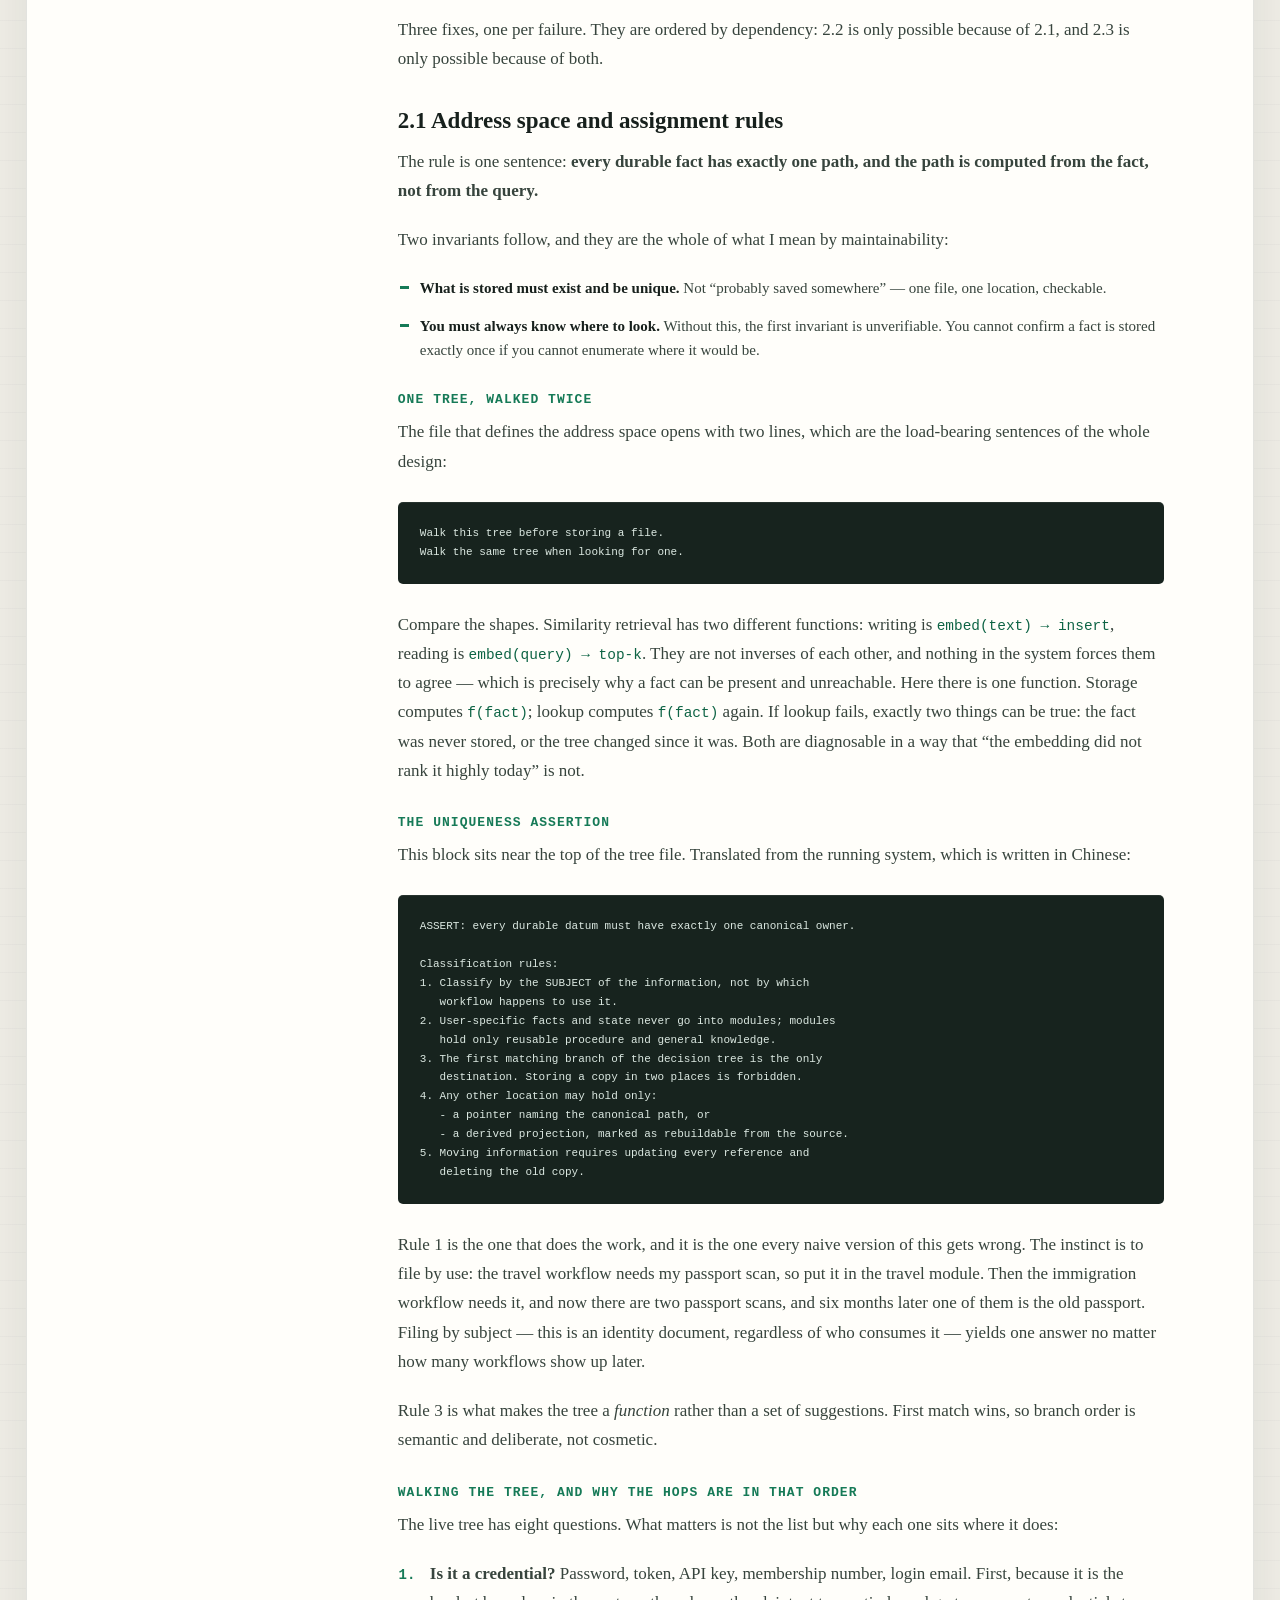
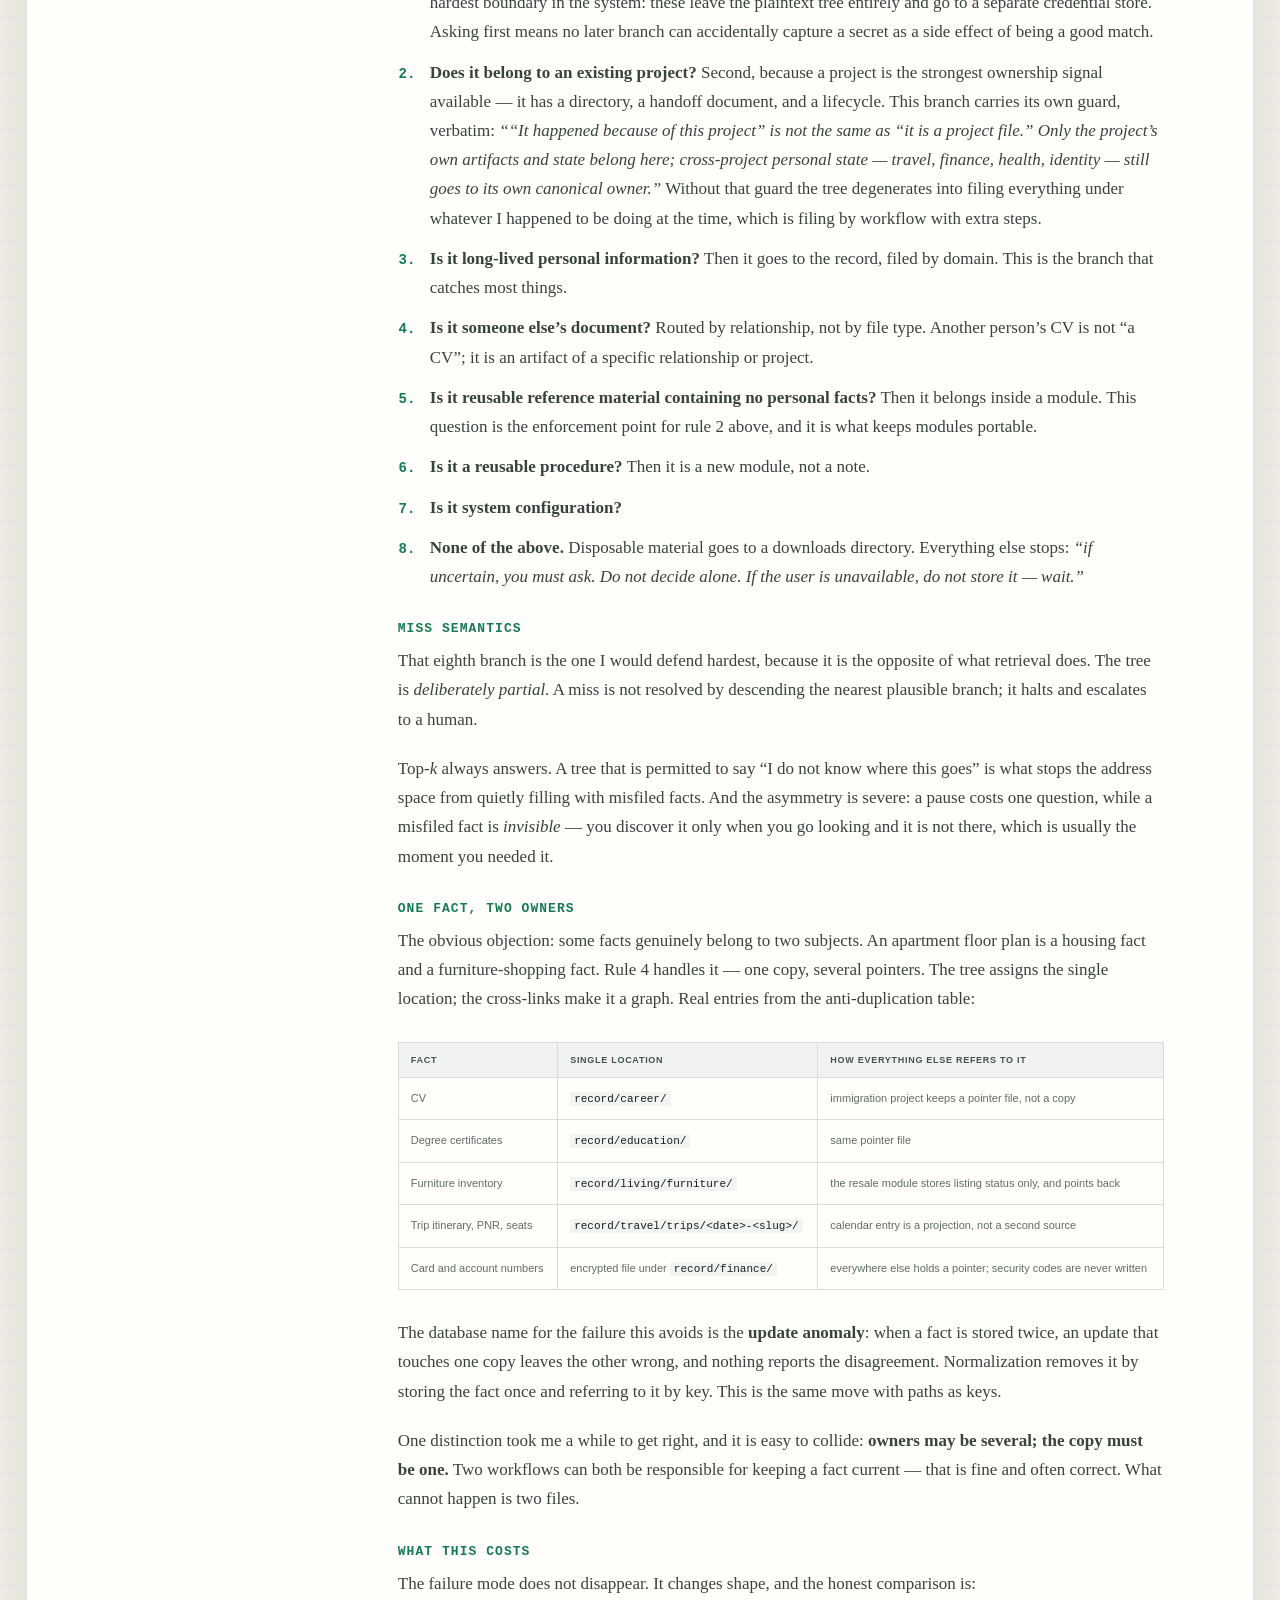
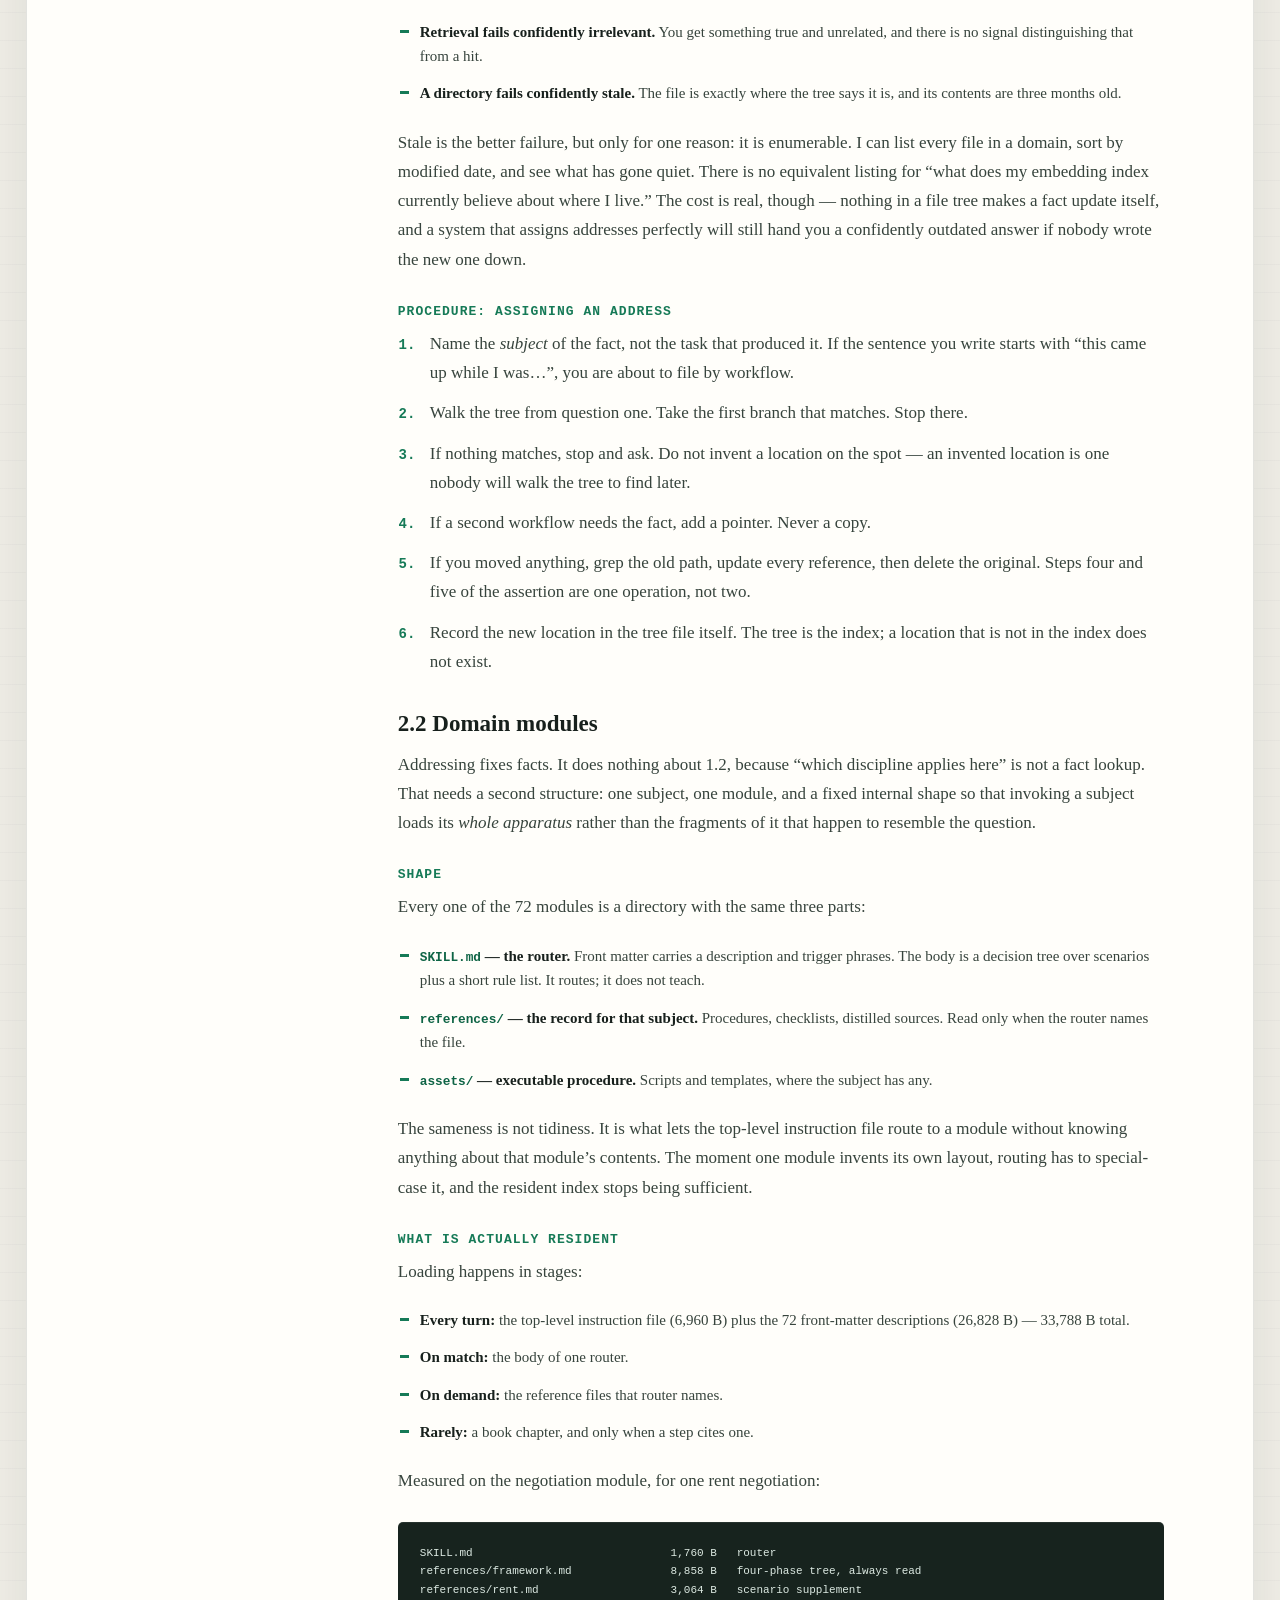
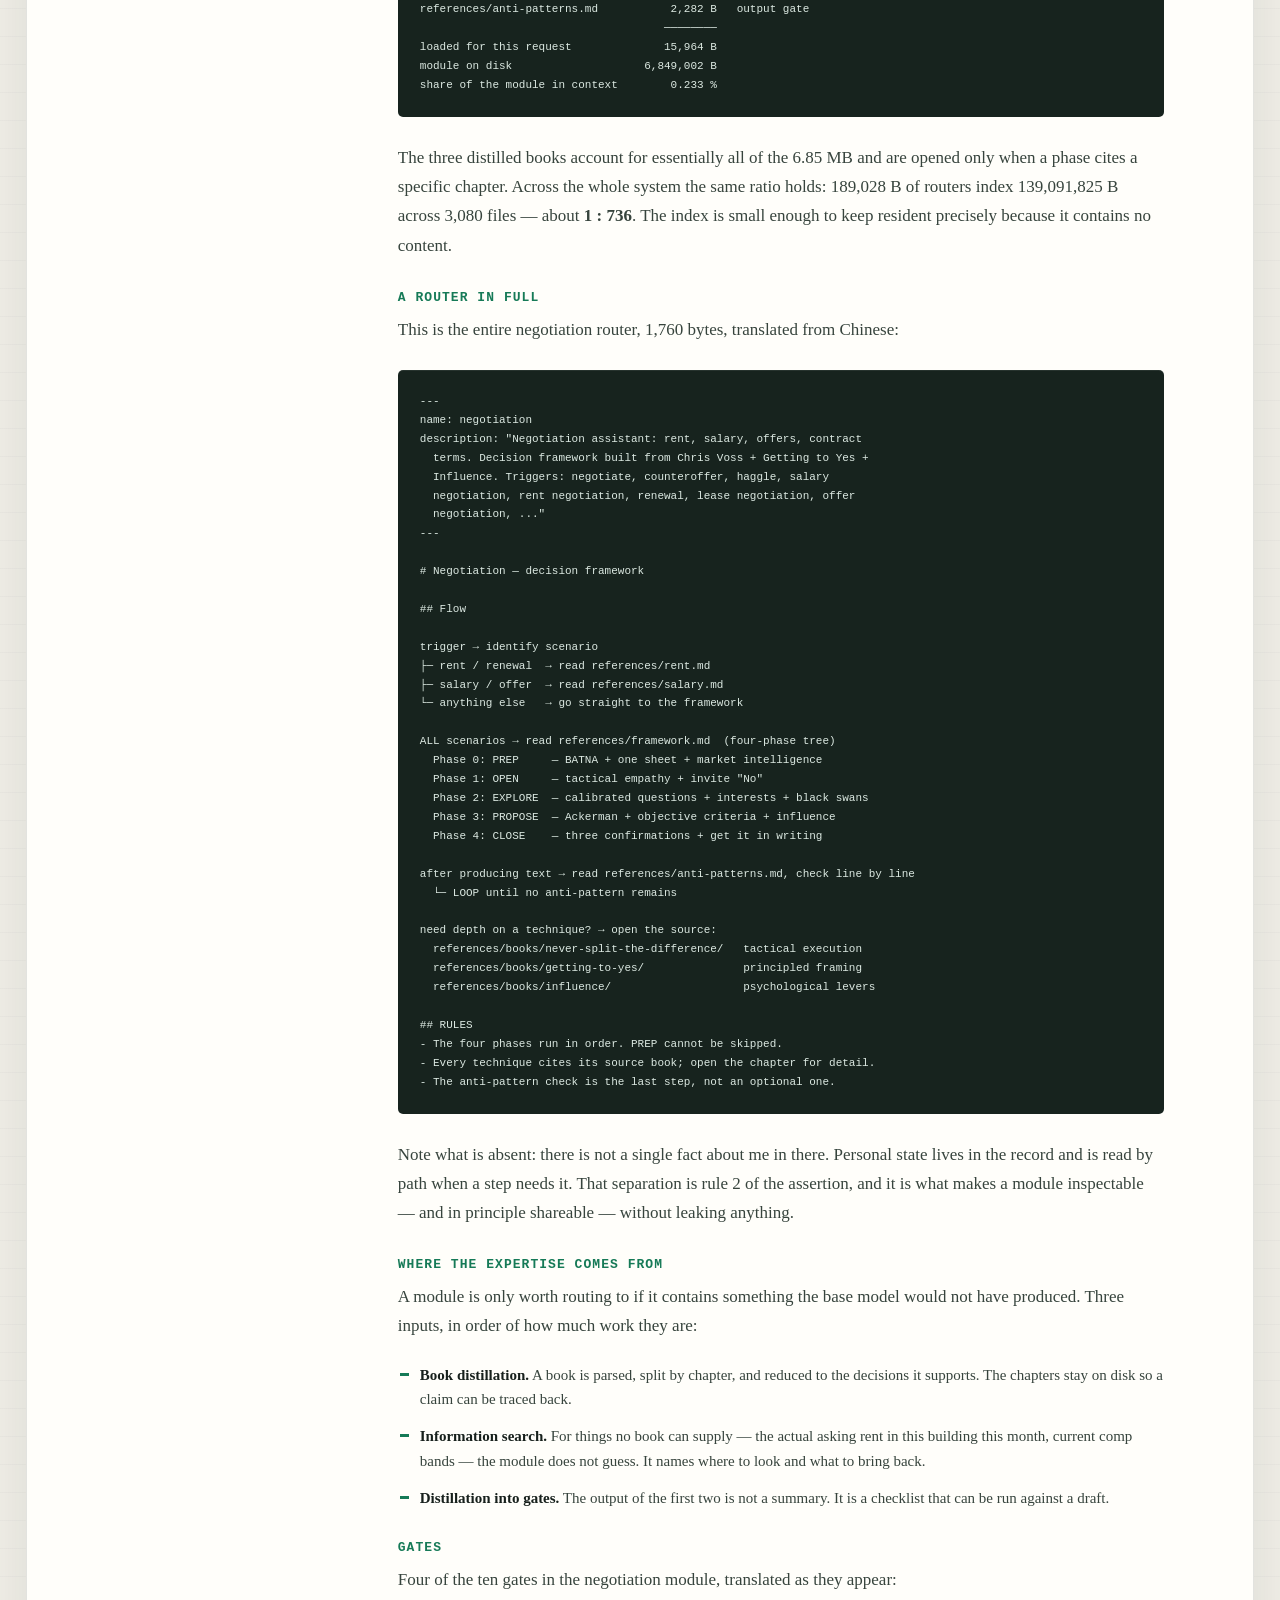
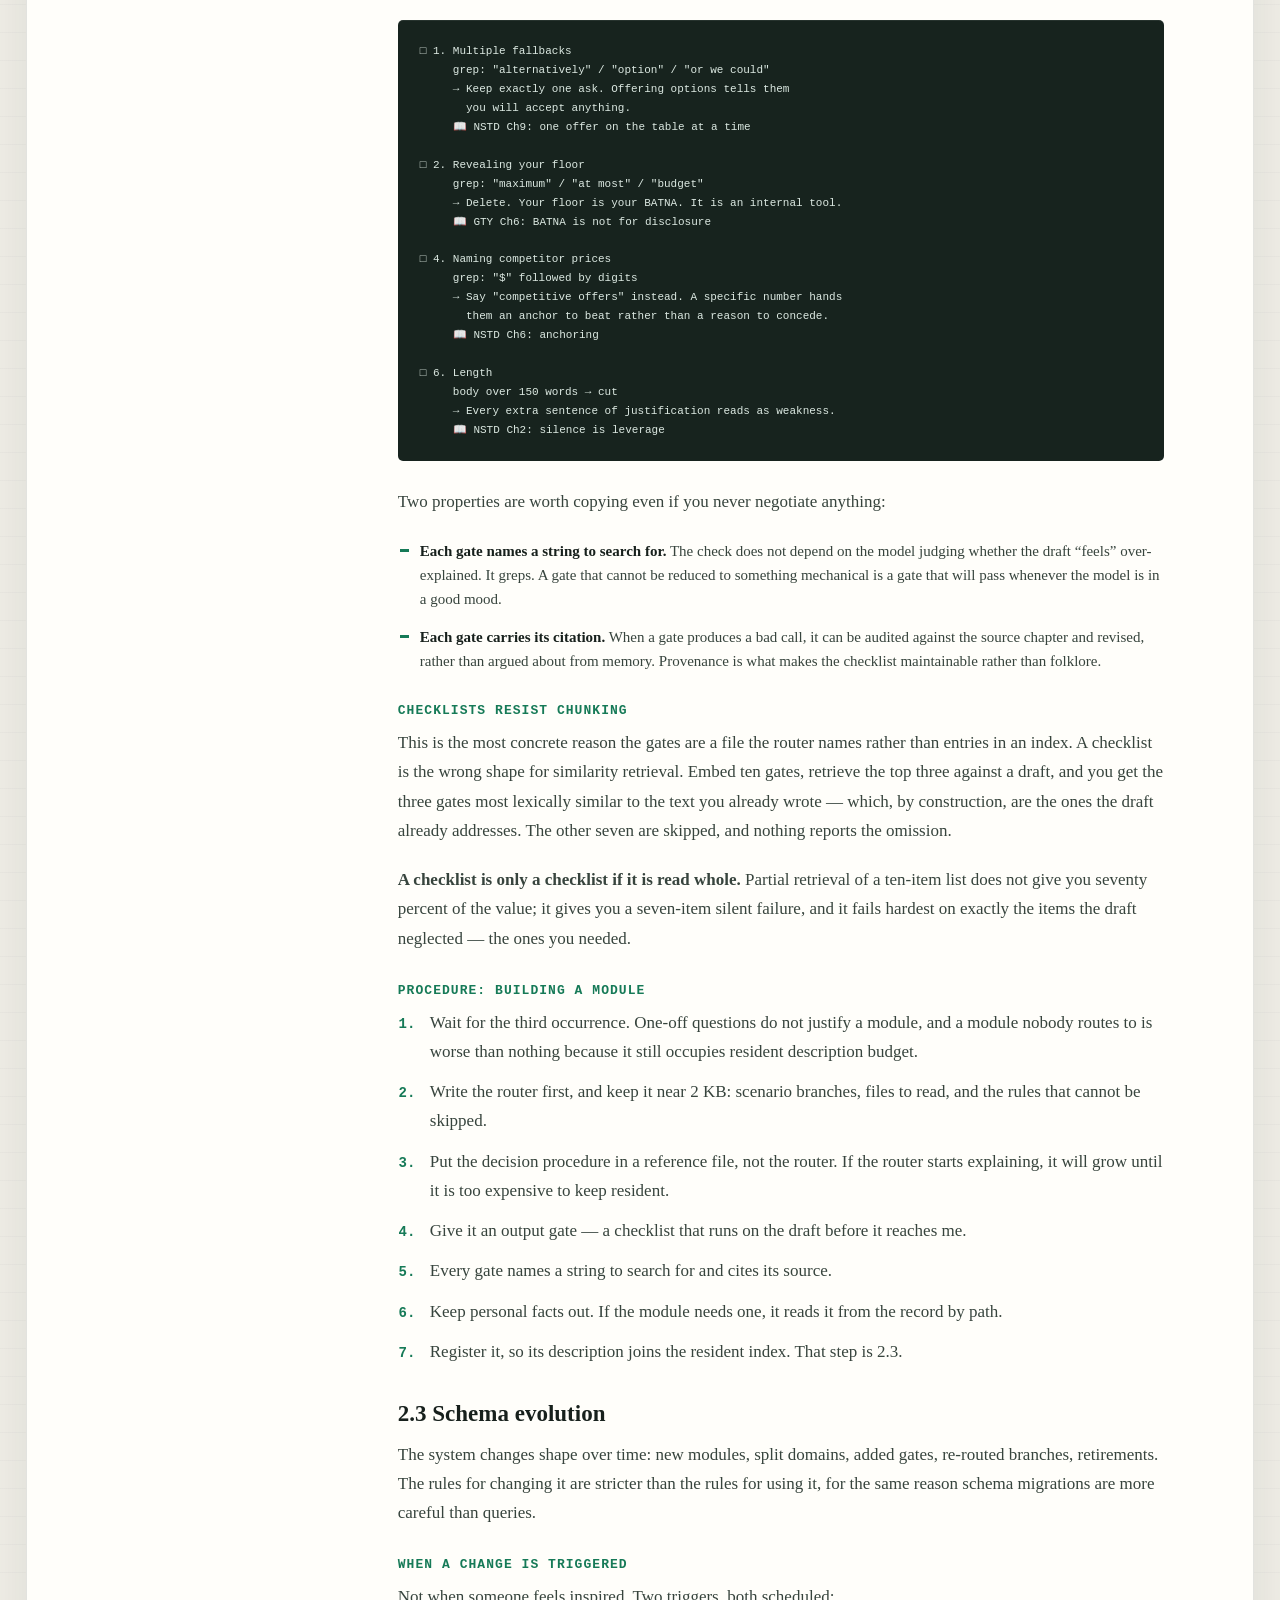
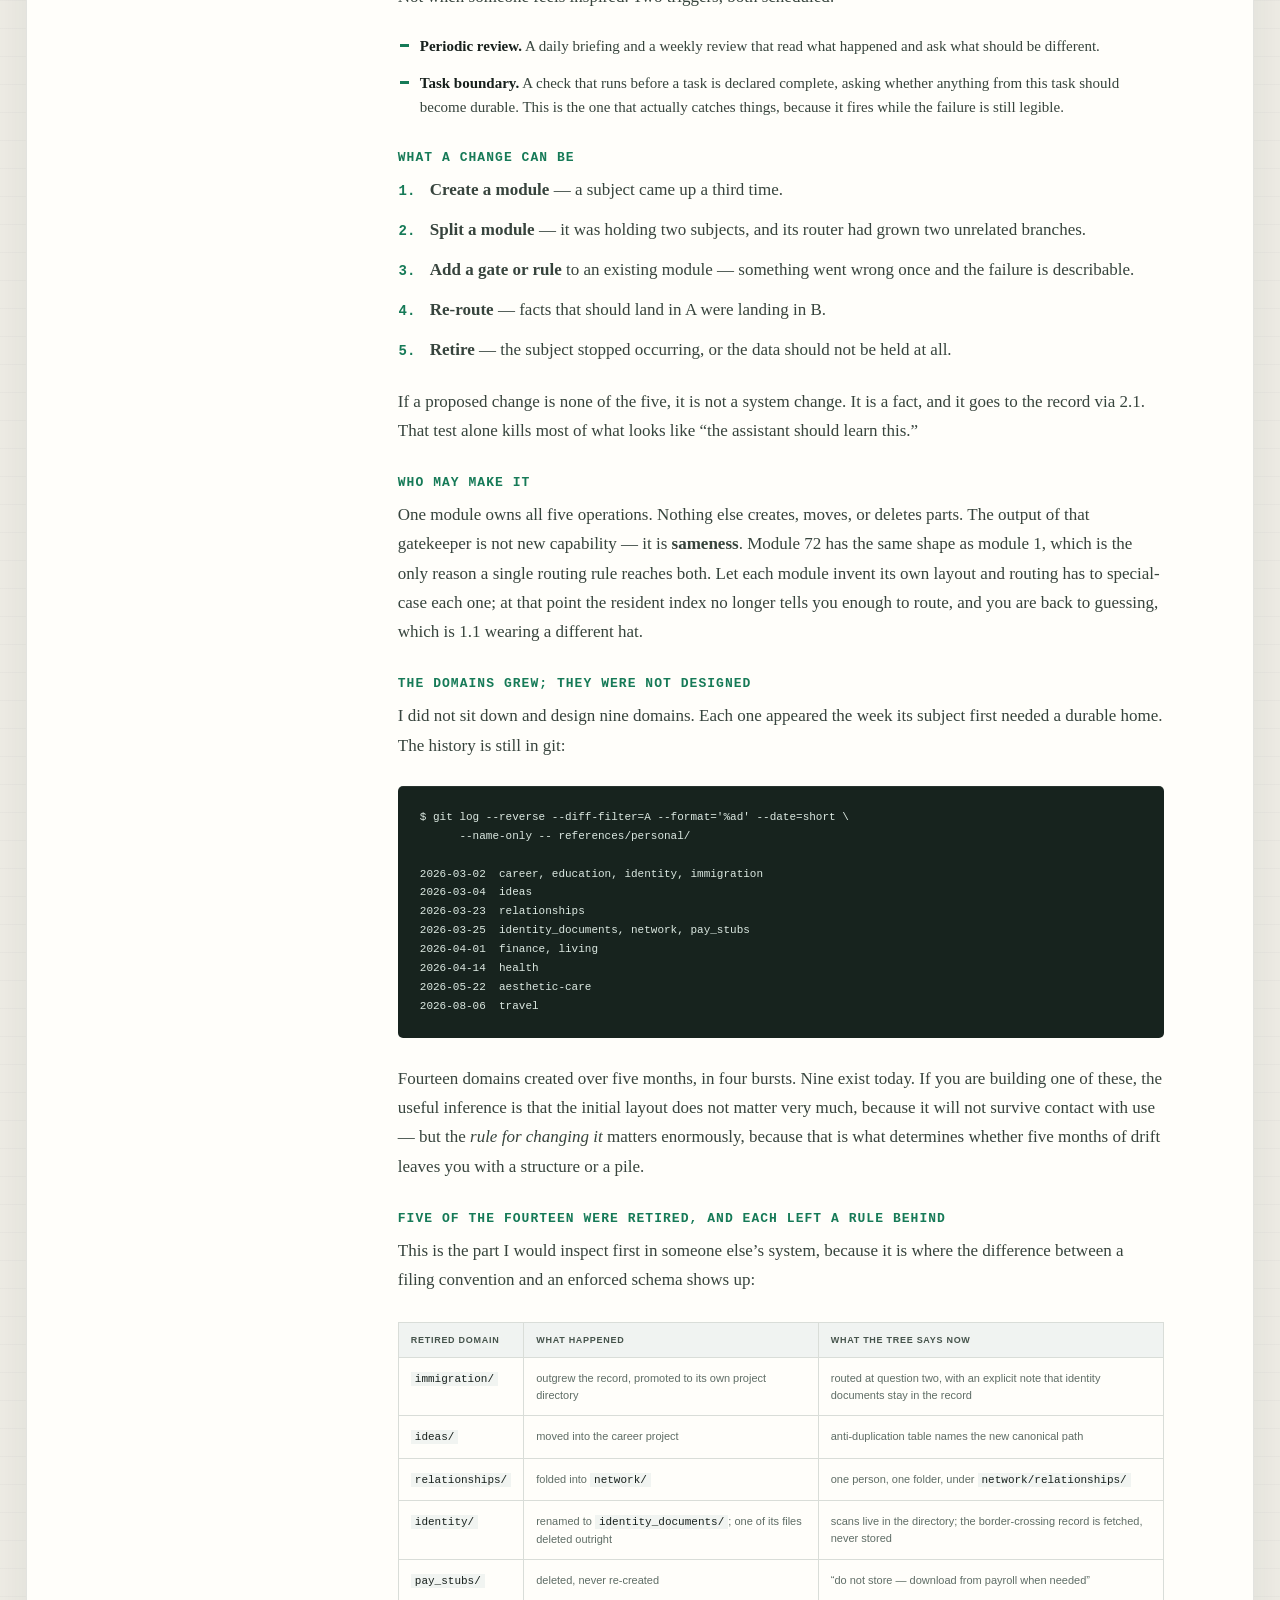
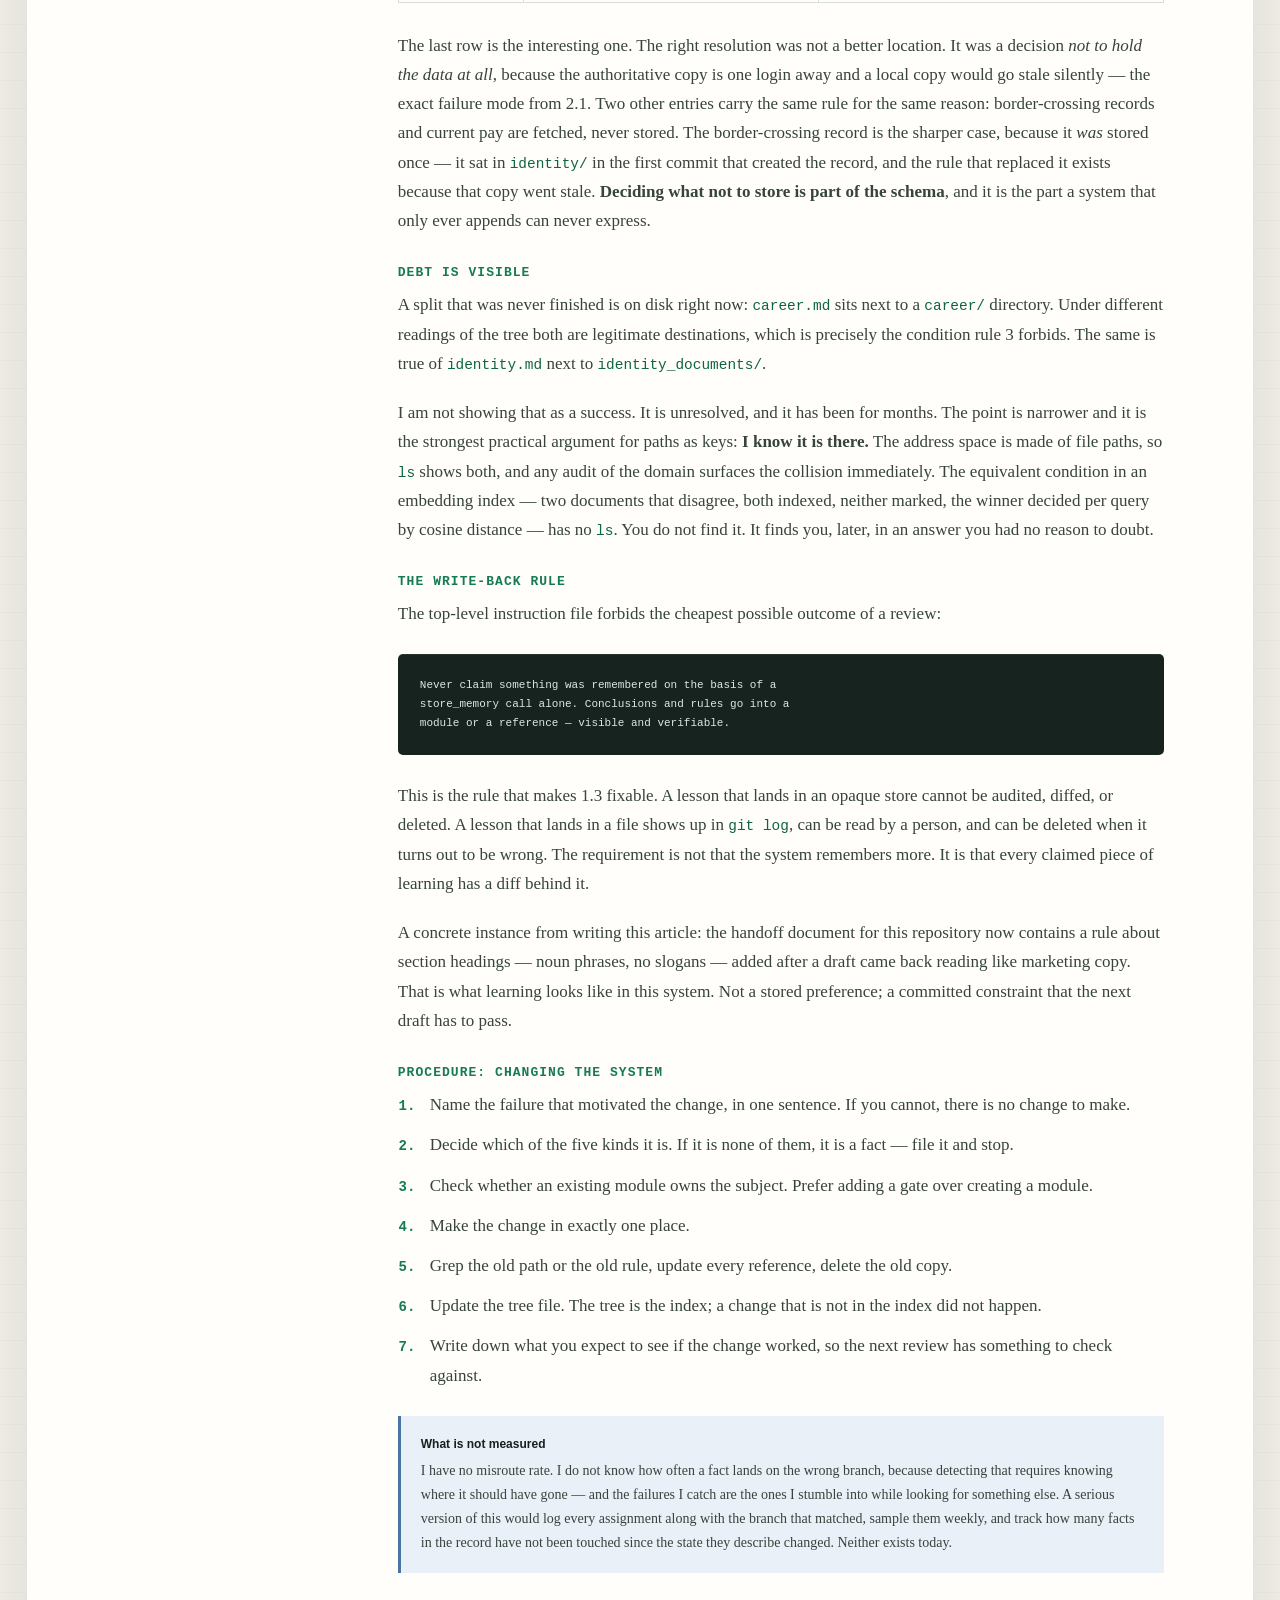
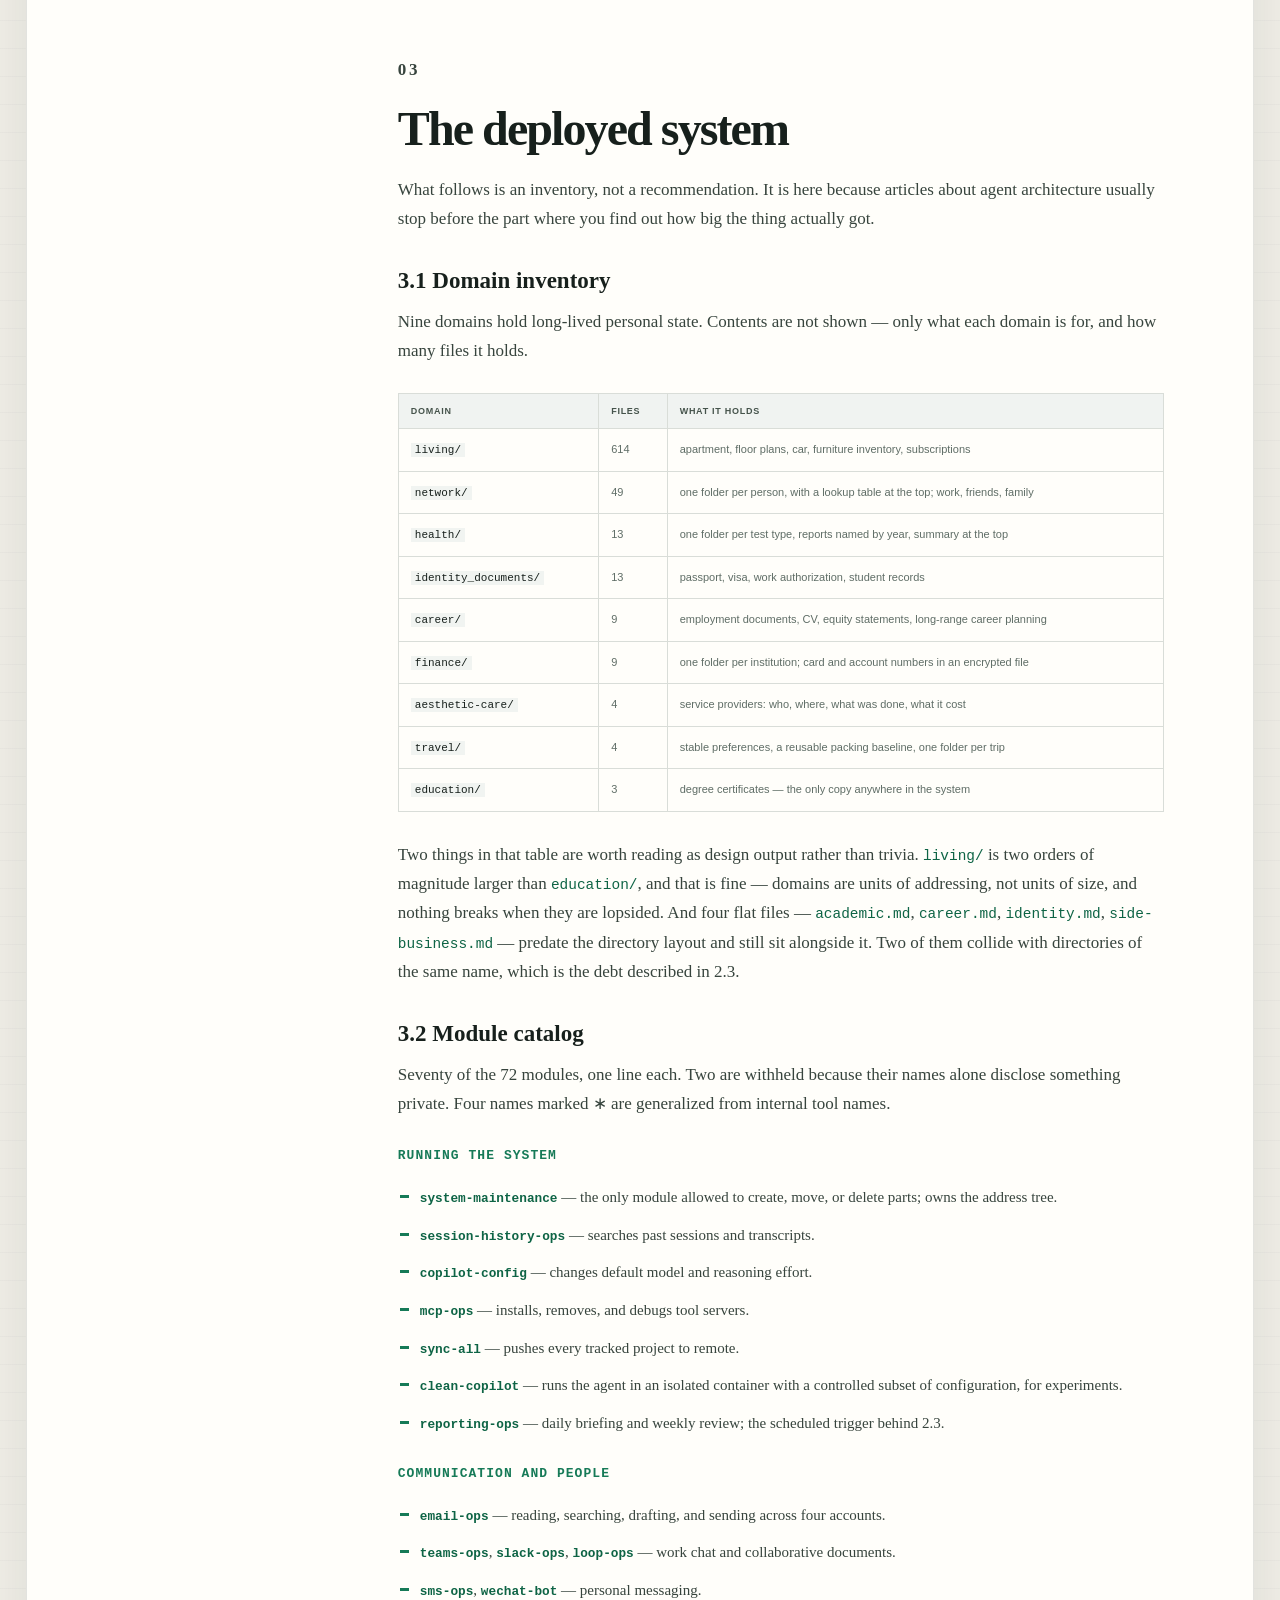
==== commit d48559f2: "Remove unnecessary harness limitation callout Co-authored-by: Copilot <223556219+Copilot@users.norep" ====
--- a/docs/architecture.html
+++ b/docs/architecture.html
@@ -265,18 +265,6 @@
                 that hopes to be retrieved at the right moment.
               </p>
 
-              <div class="callout">
-                <strong>What the harness does not fix</strong>
-                <p>
-                  All three failures above are addressable outside the model,
-                  and the rest of this article is how. What stays broken is
-                  judgment quality. If the model reasons badly about a
-                  negotiation, a better filing system gives you a well-filed bad
-                  answer, delivered faster and with citations. Addressing fixes
-                  retrieval, routing fixes selection, and write-back fixes
-                  accumulation. None of them fix reasoning.
-                </p>
-              </div>
             </section>
             <section id="approach">
               <p class="section-number">02</p>
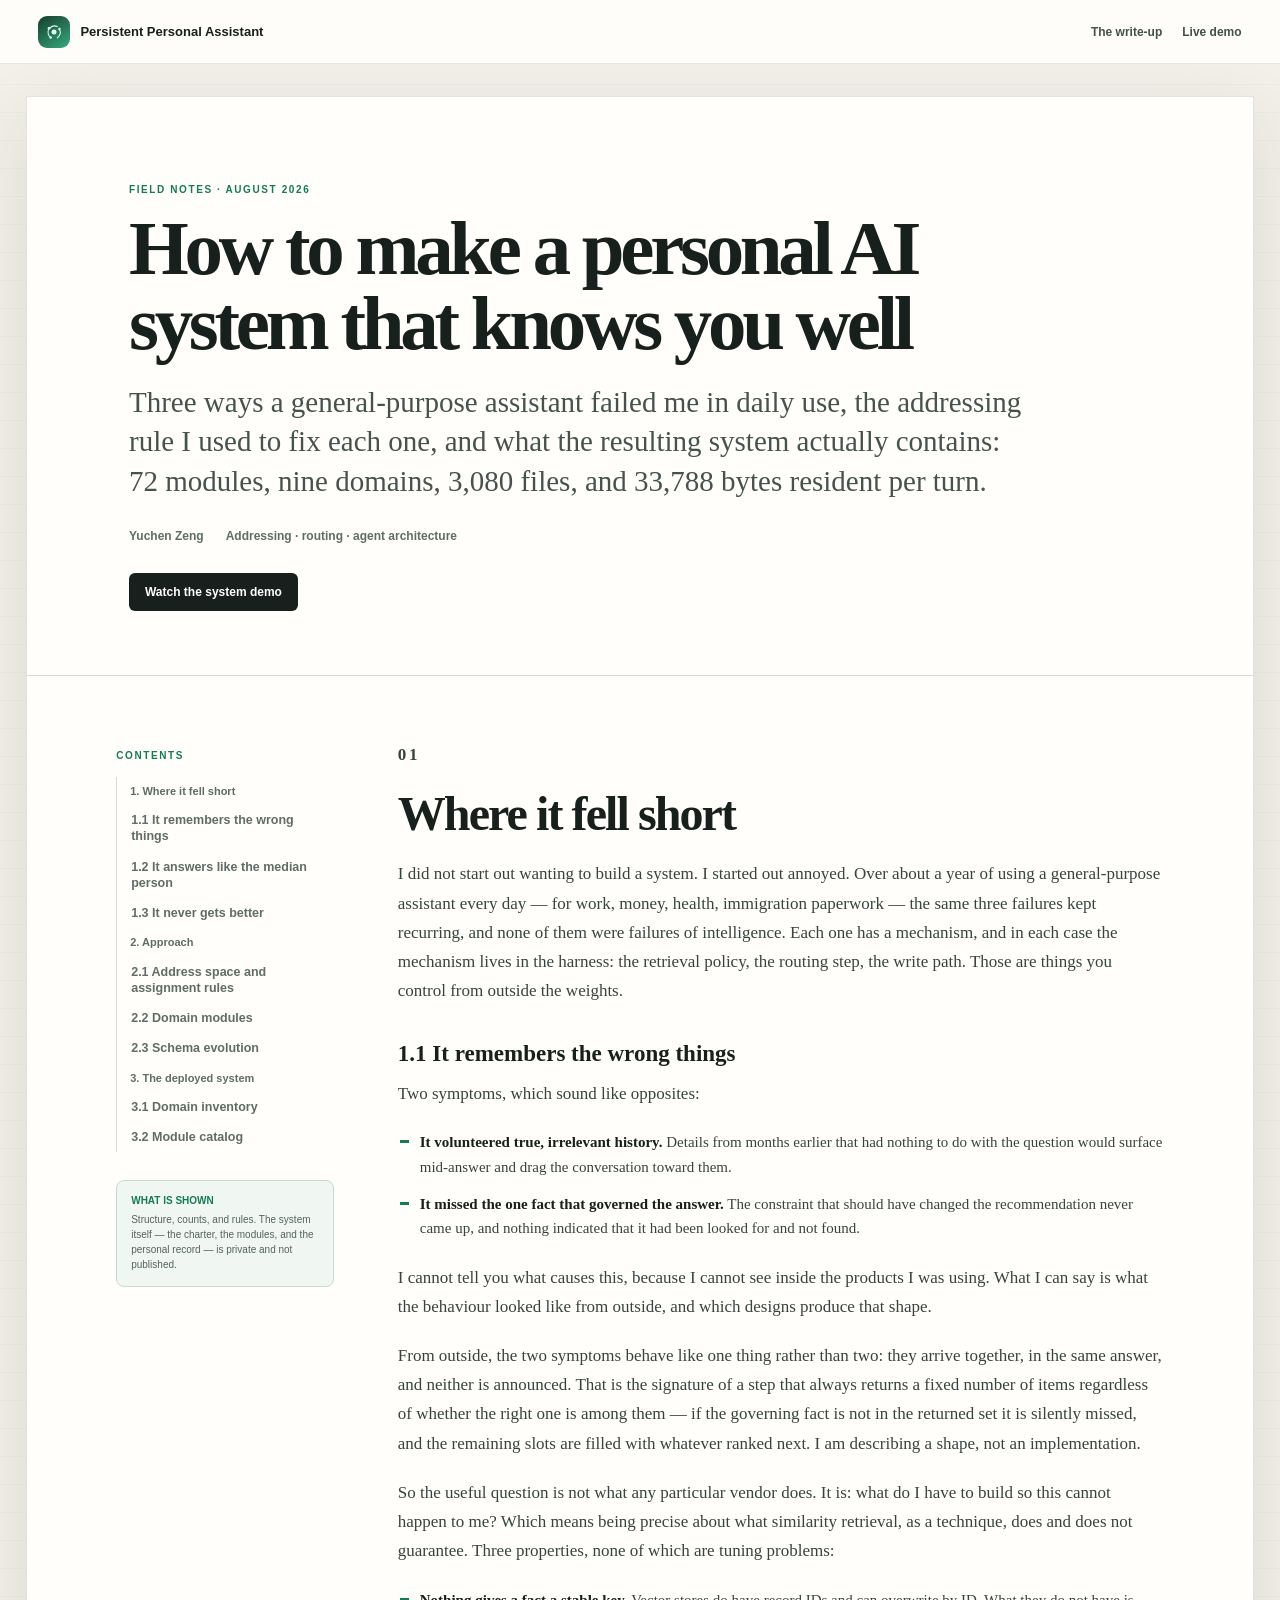
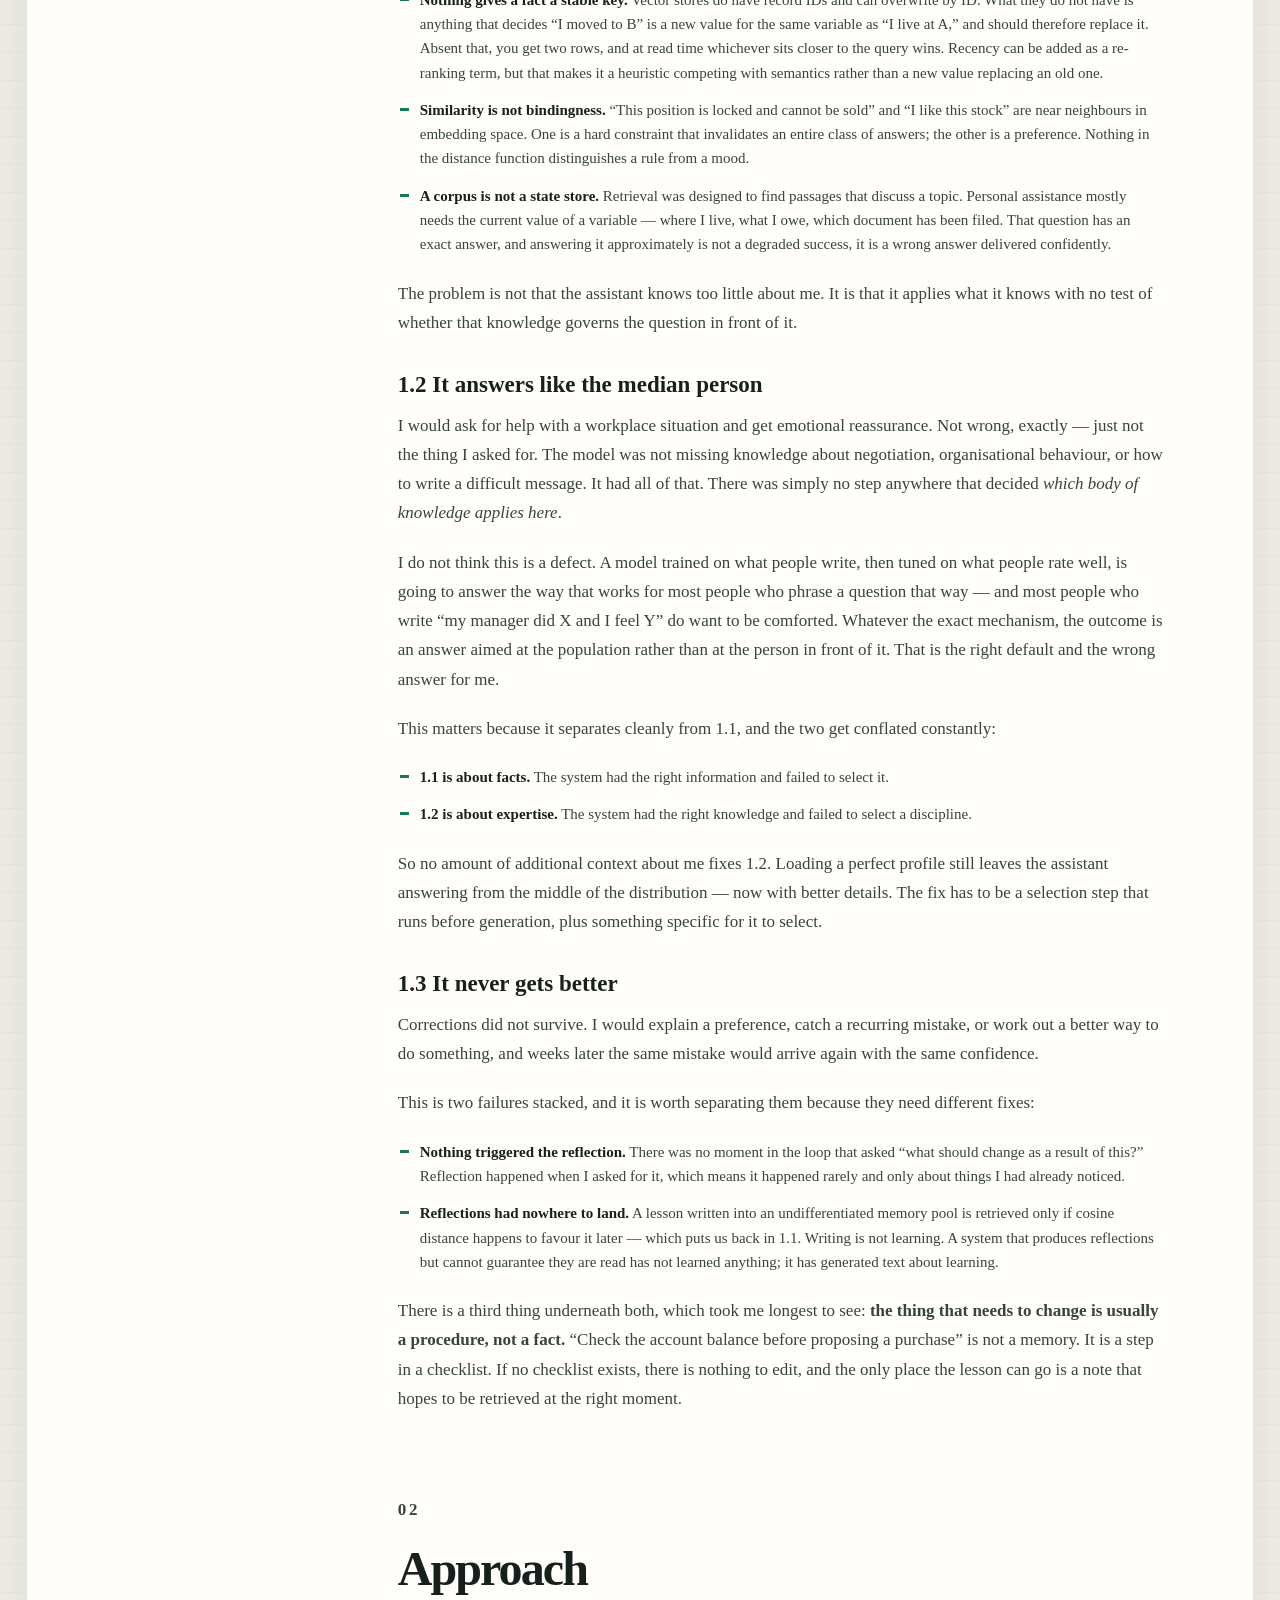
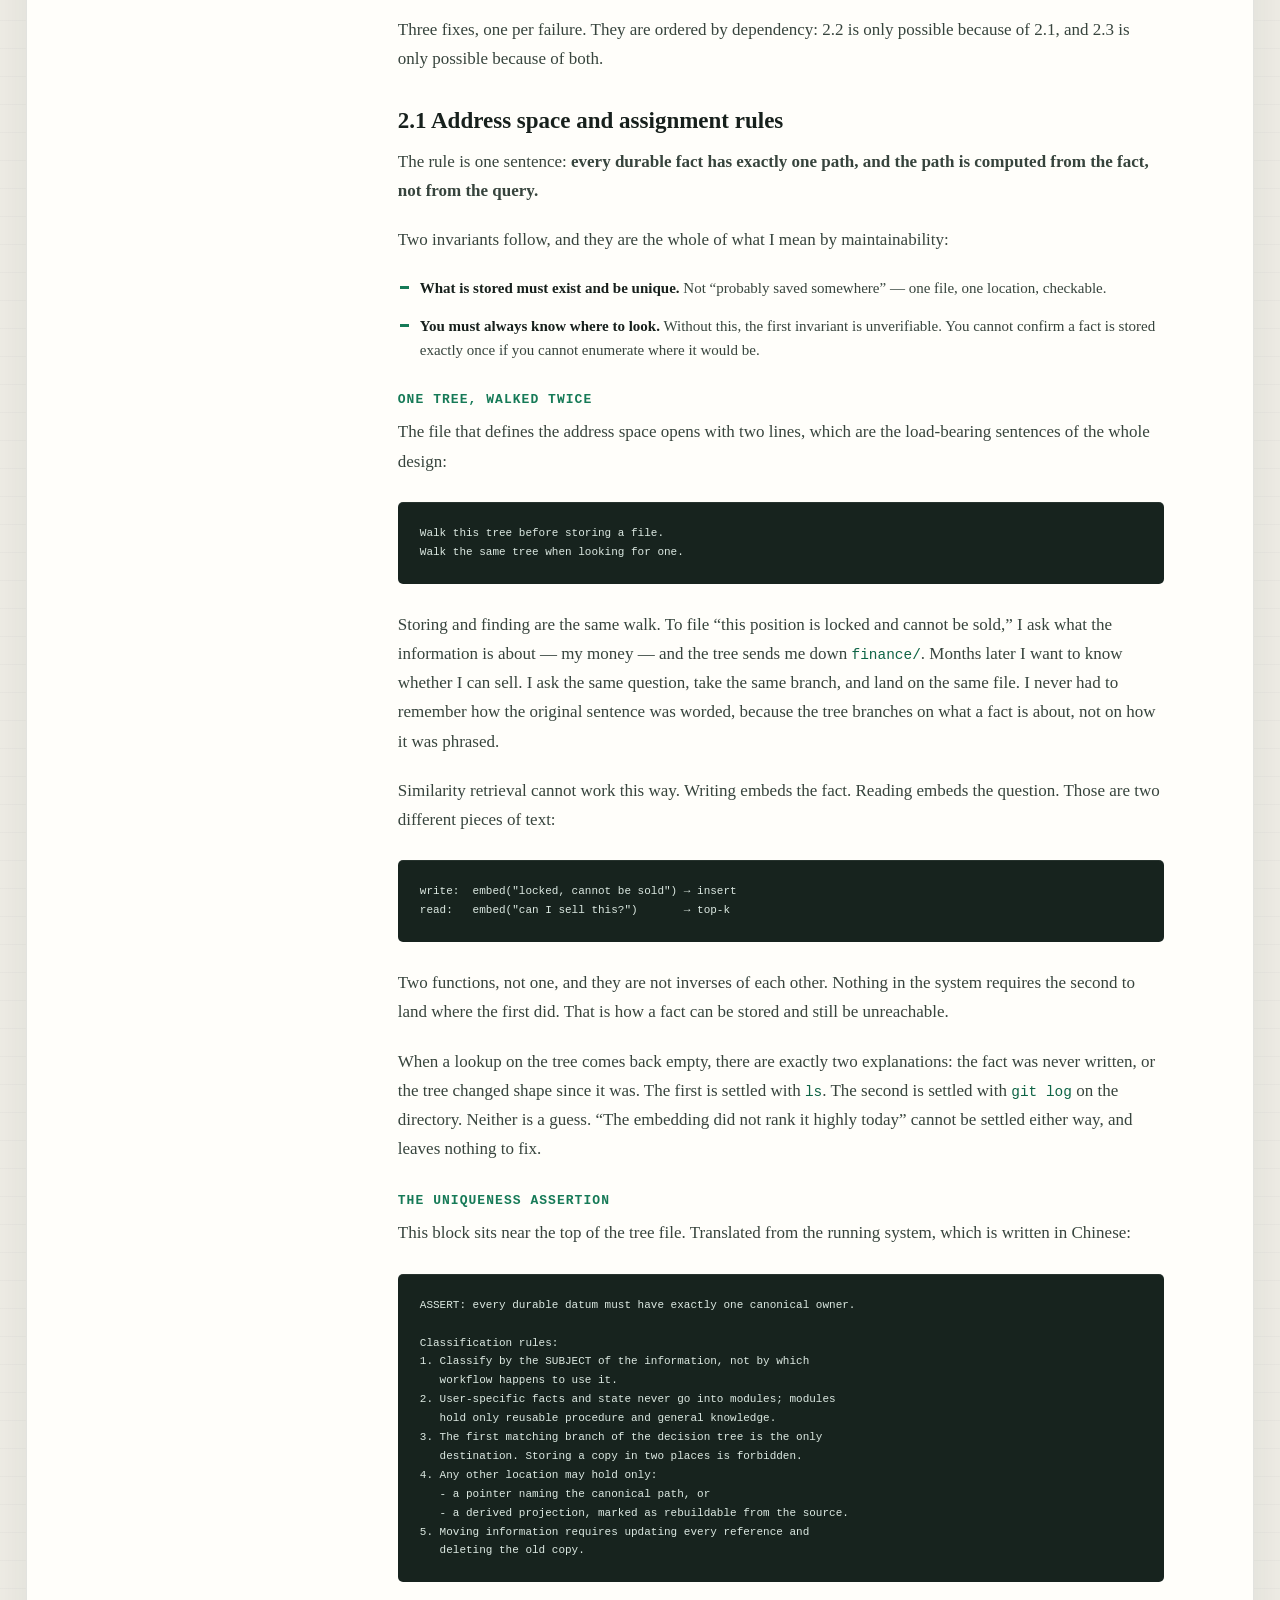
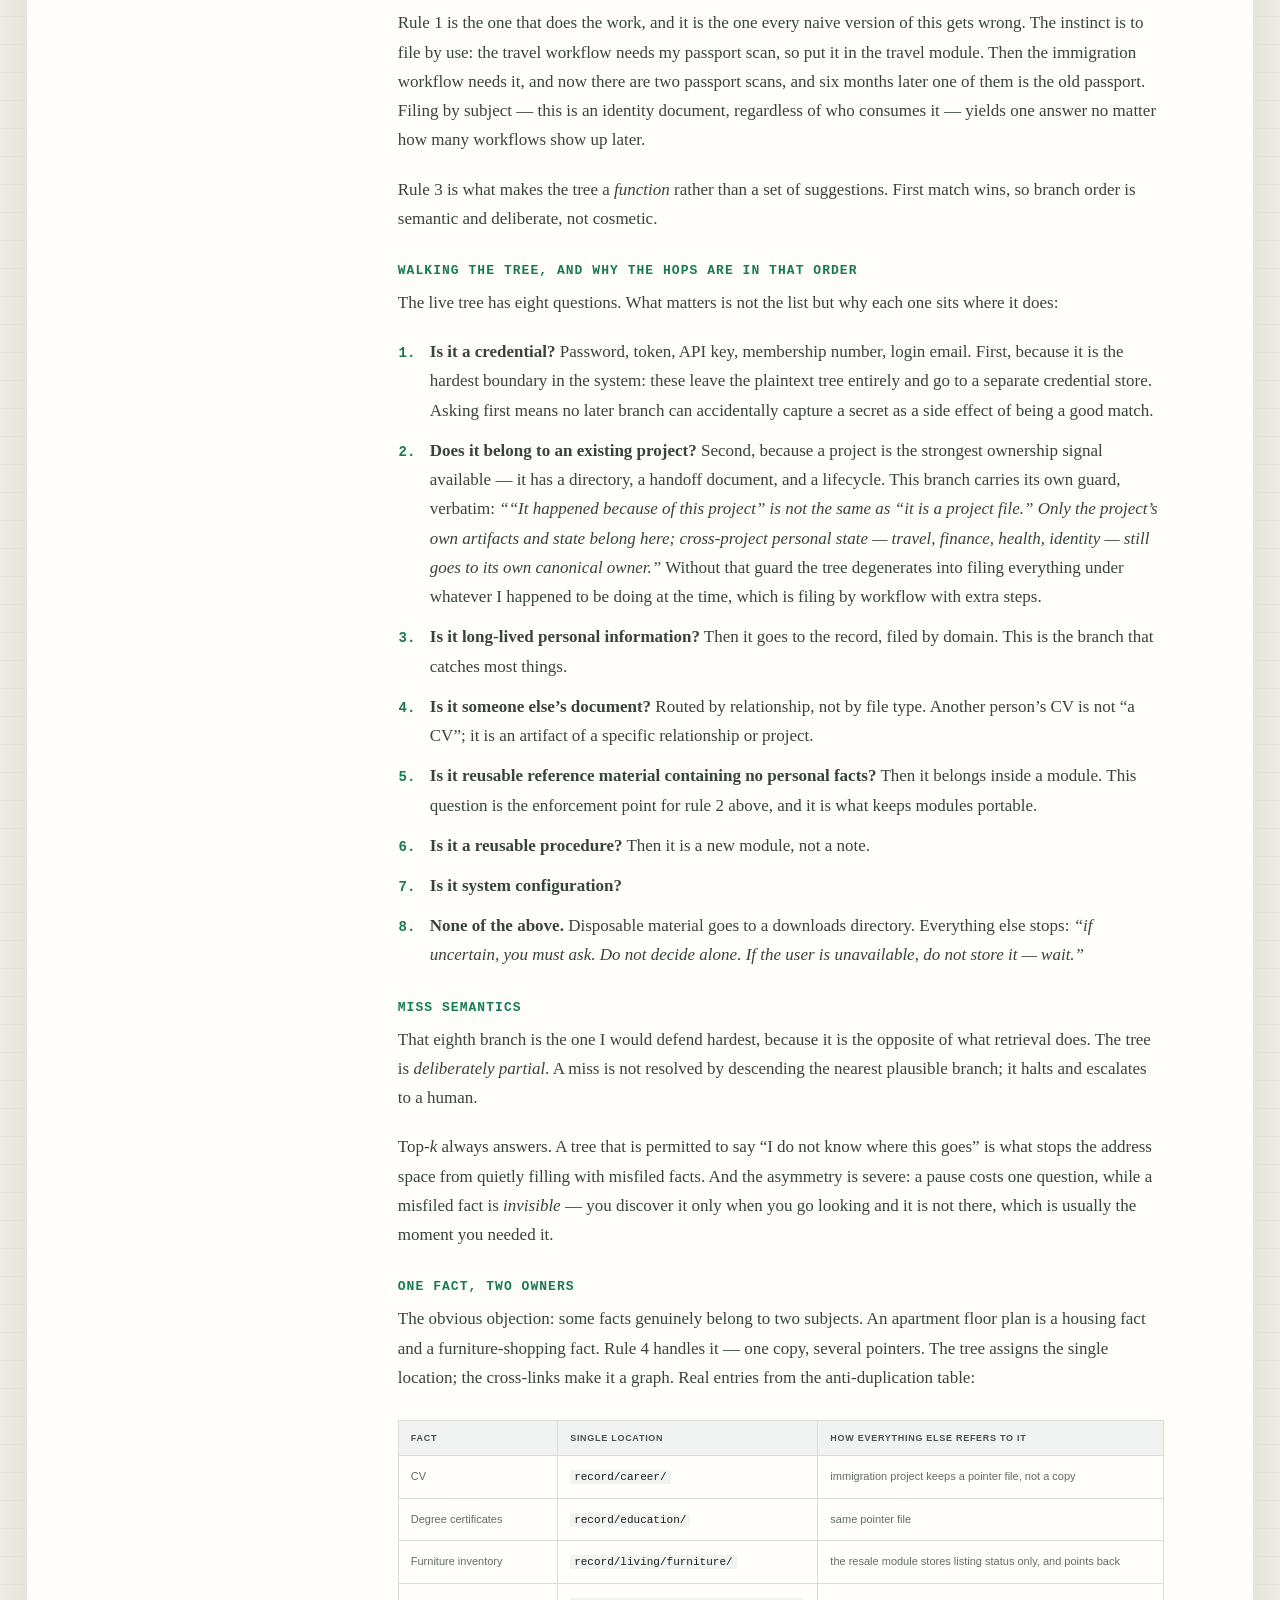
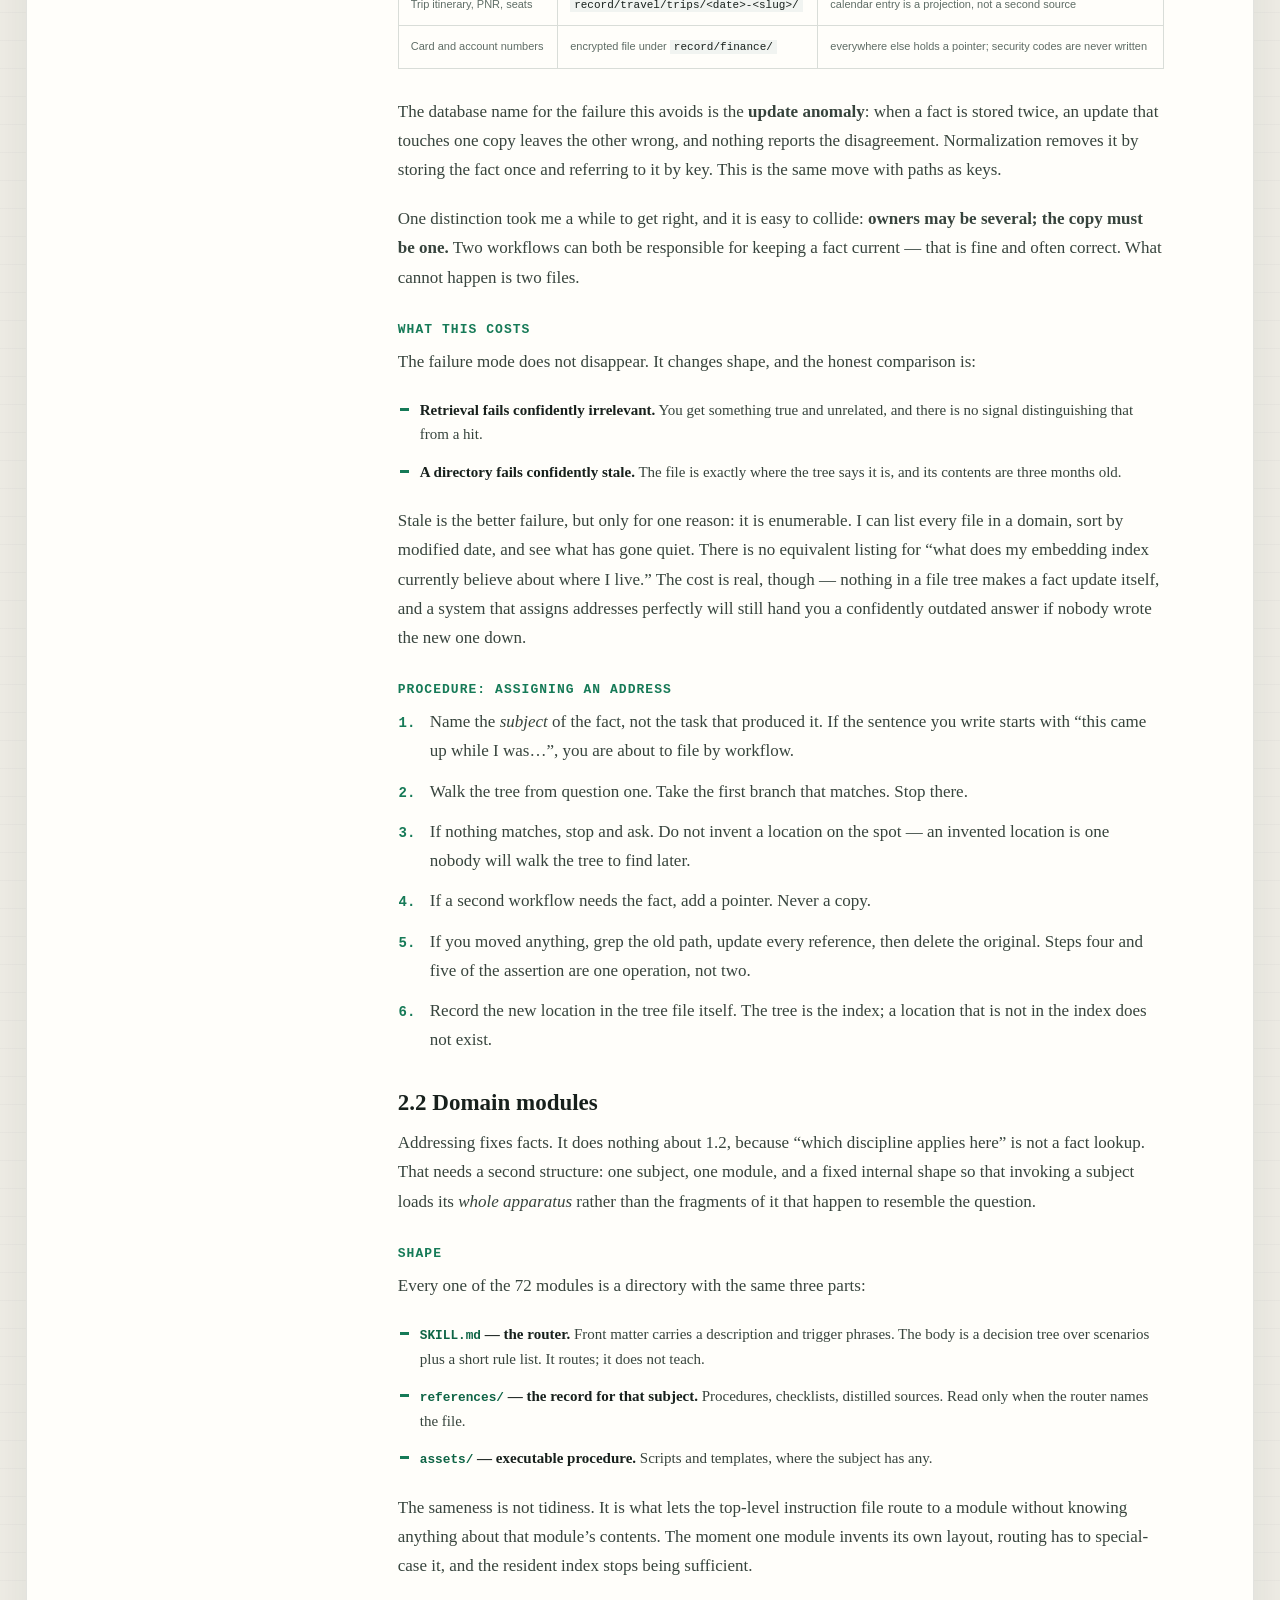
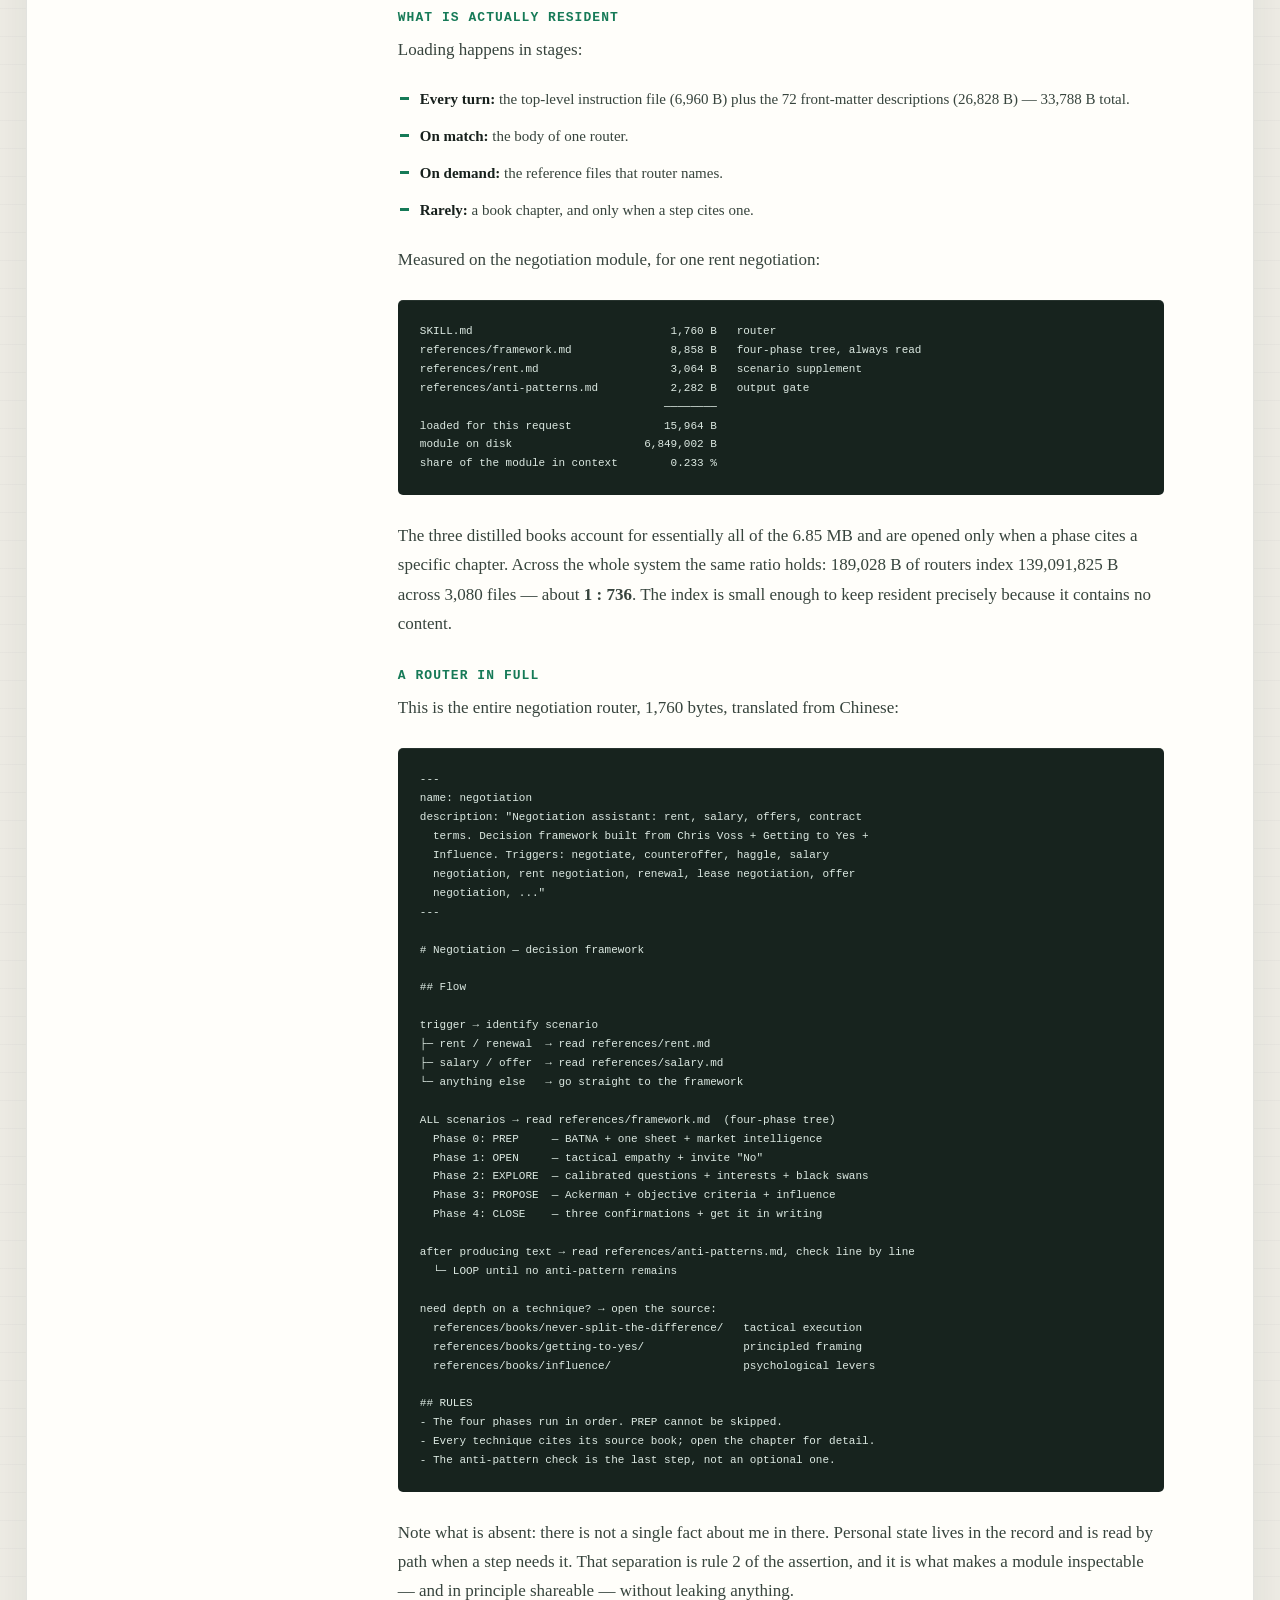
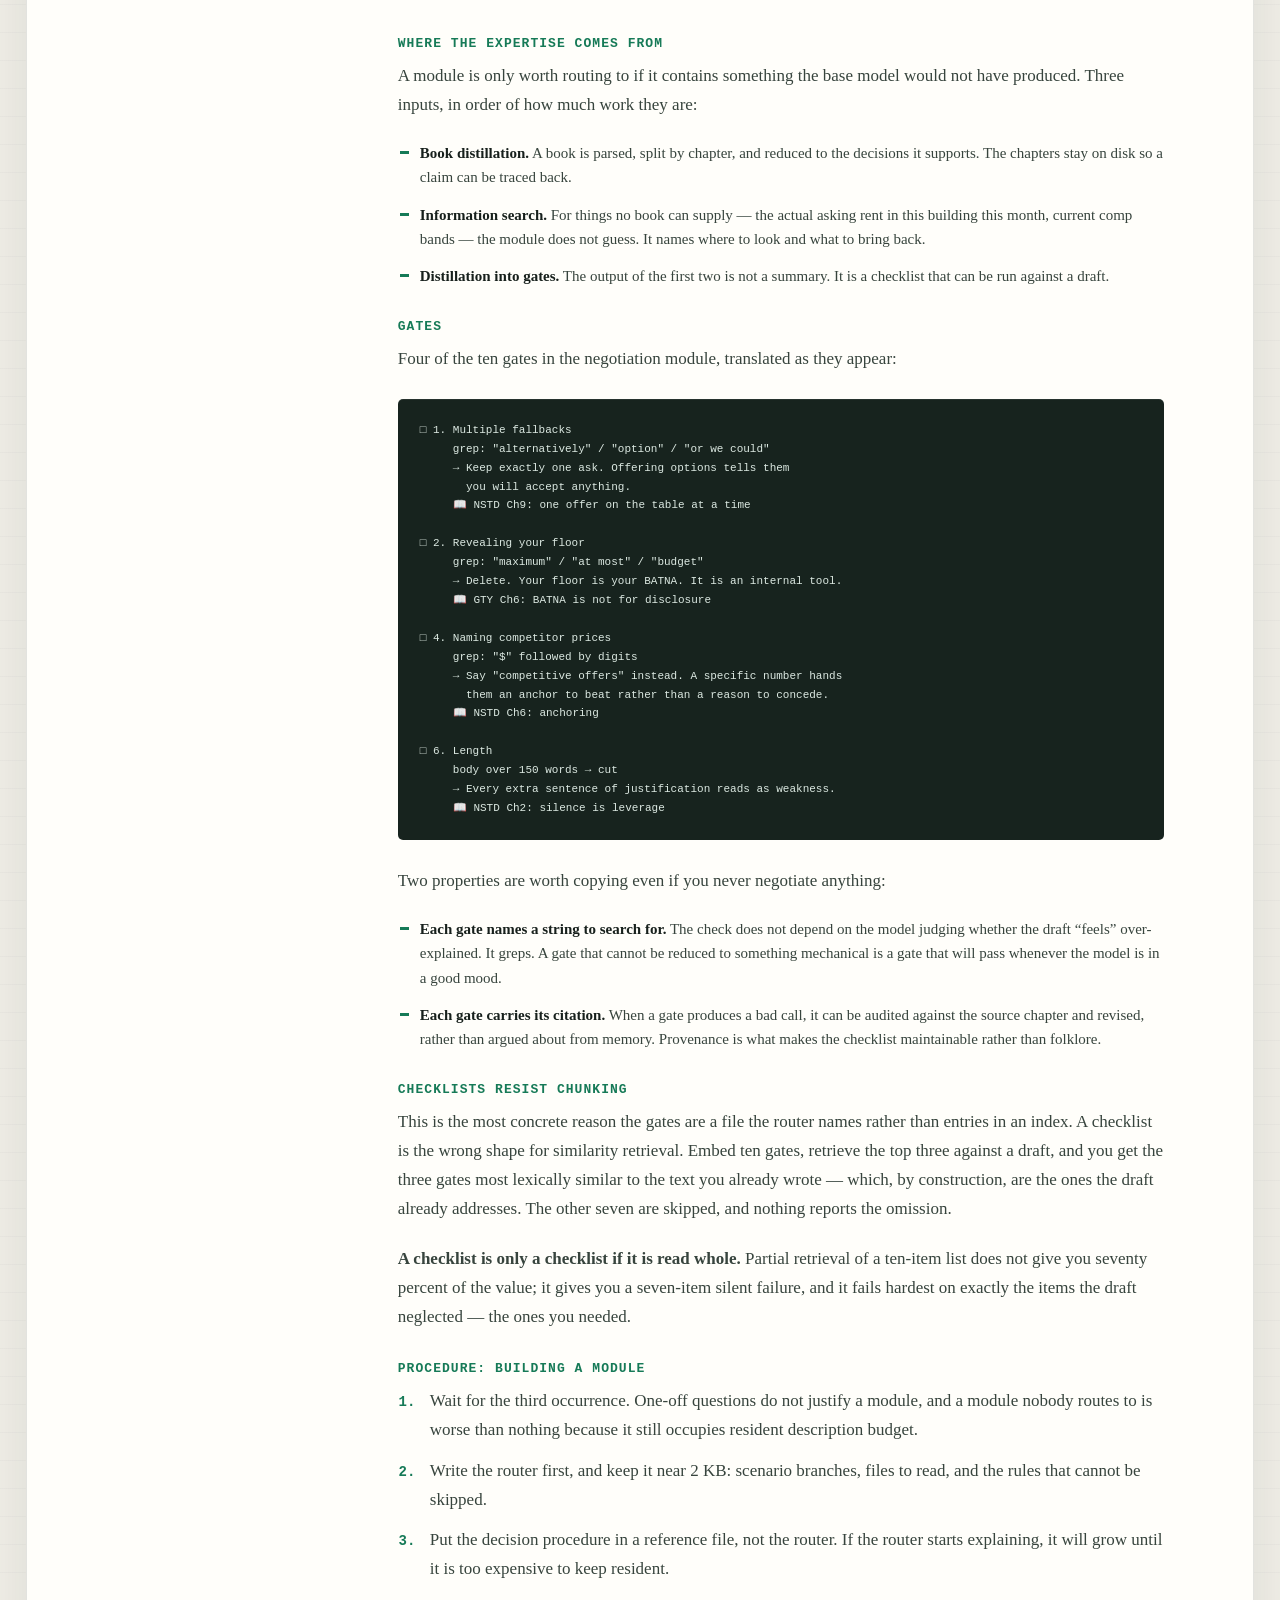
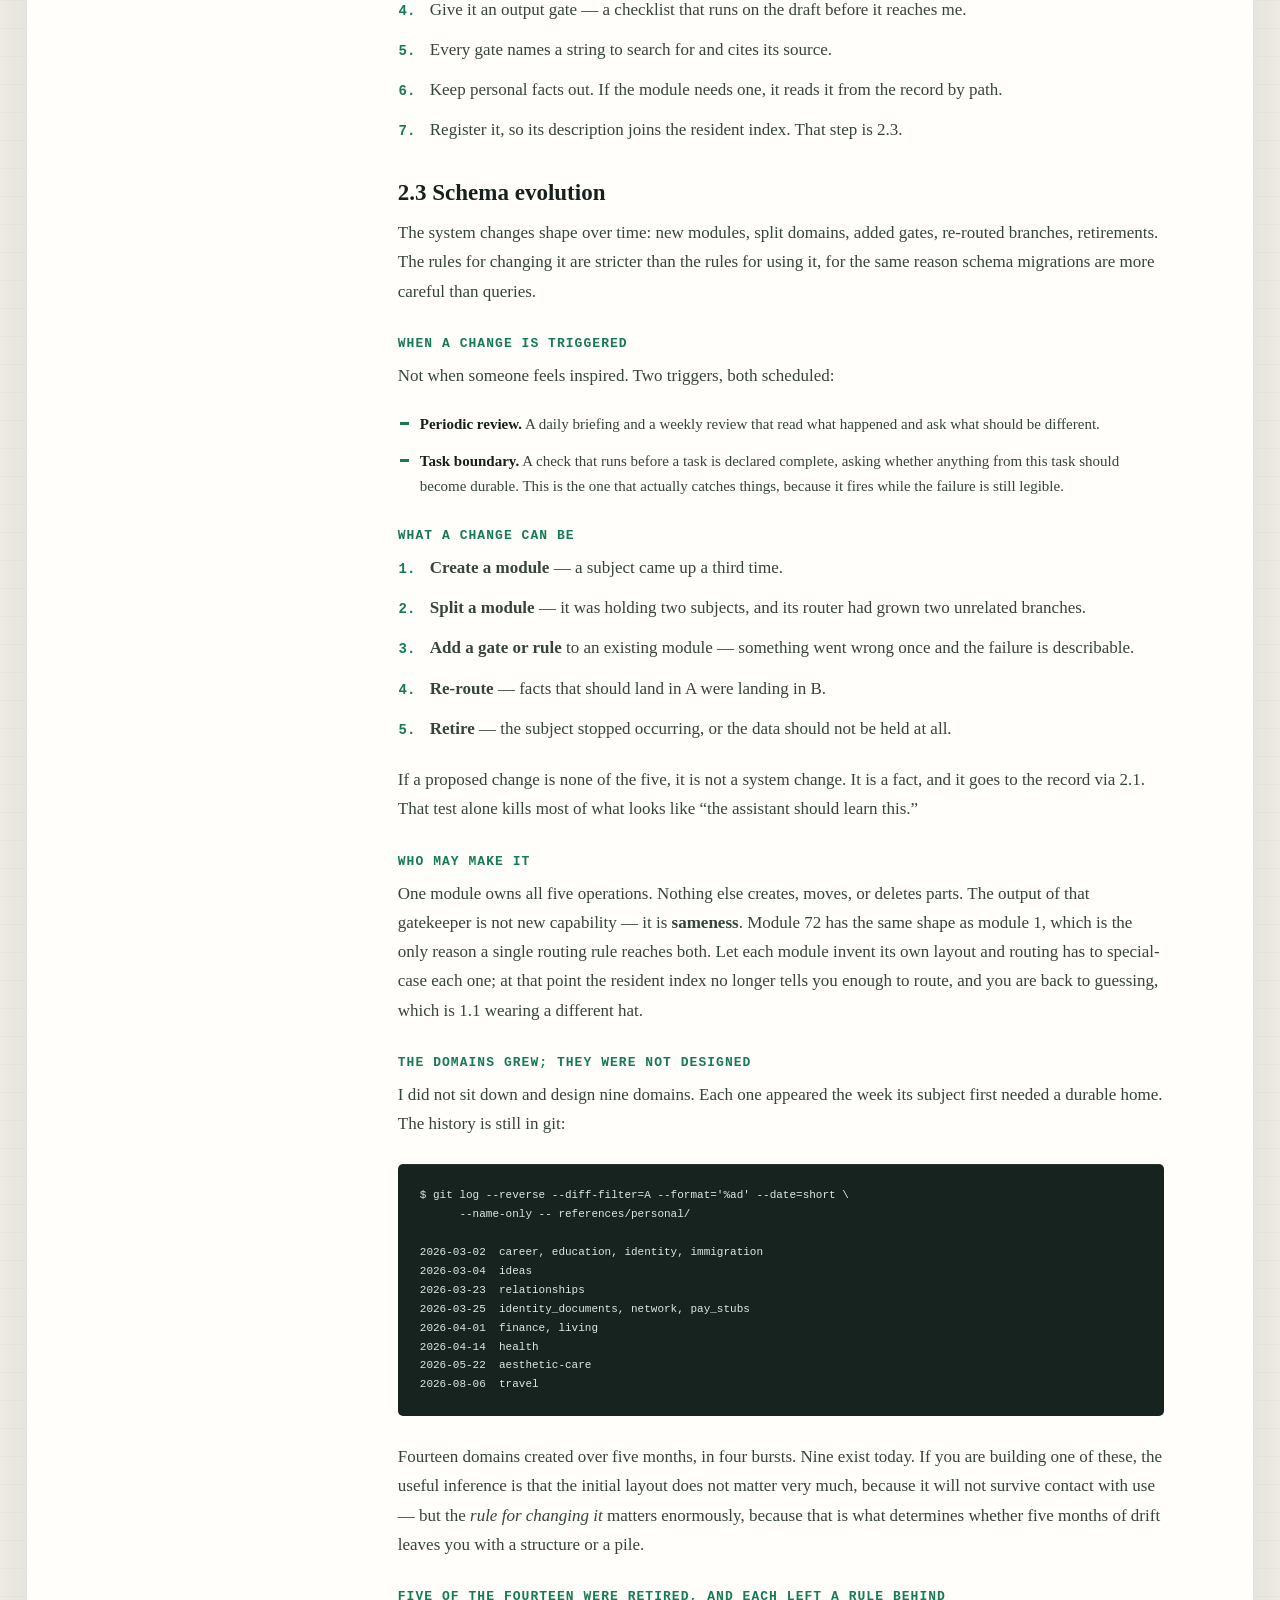
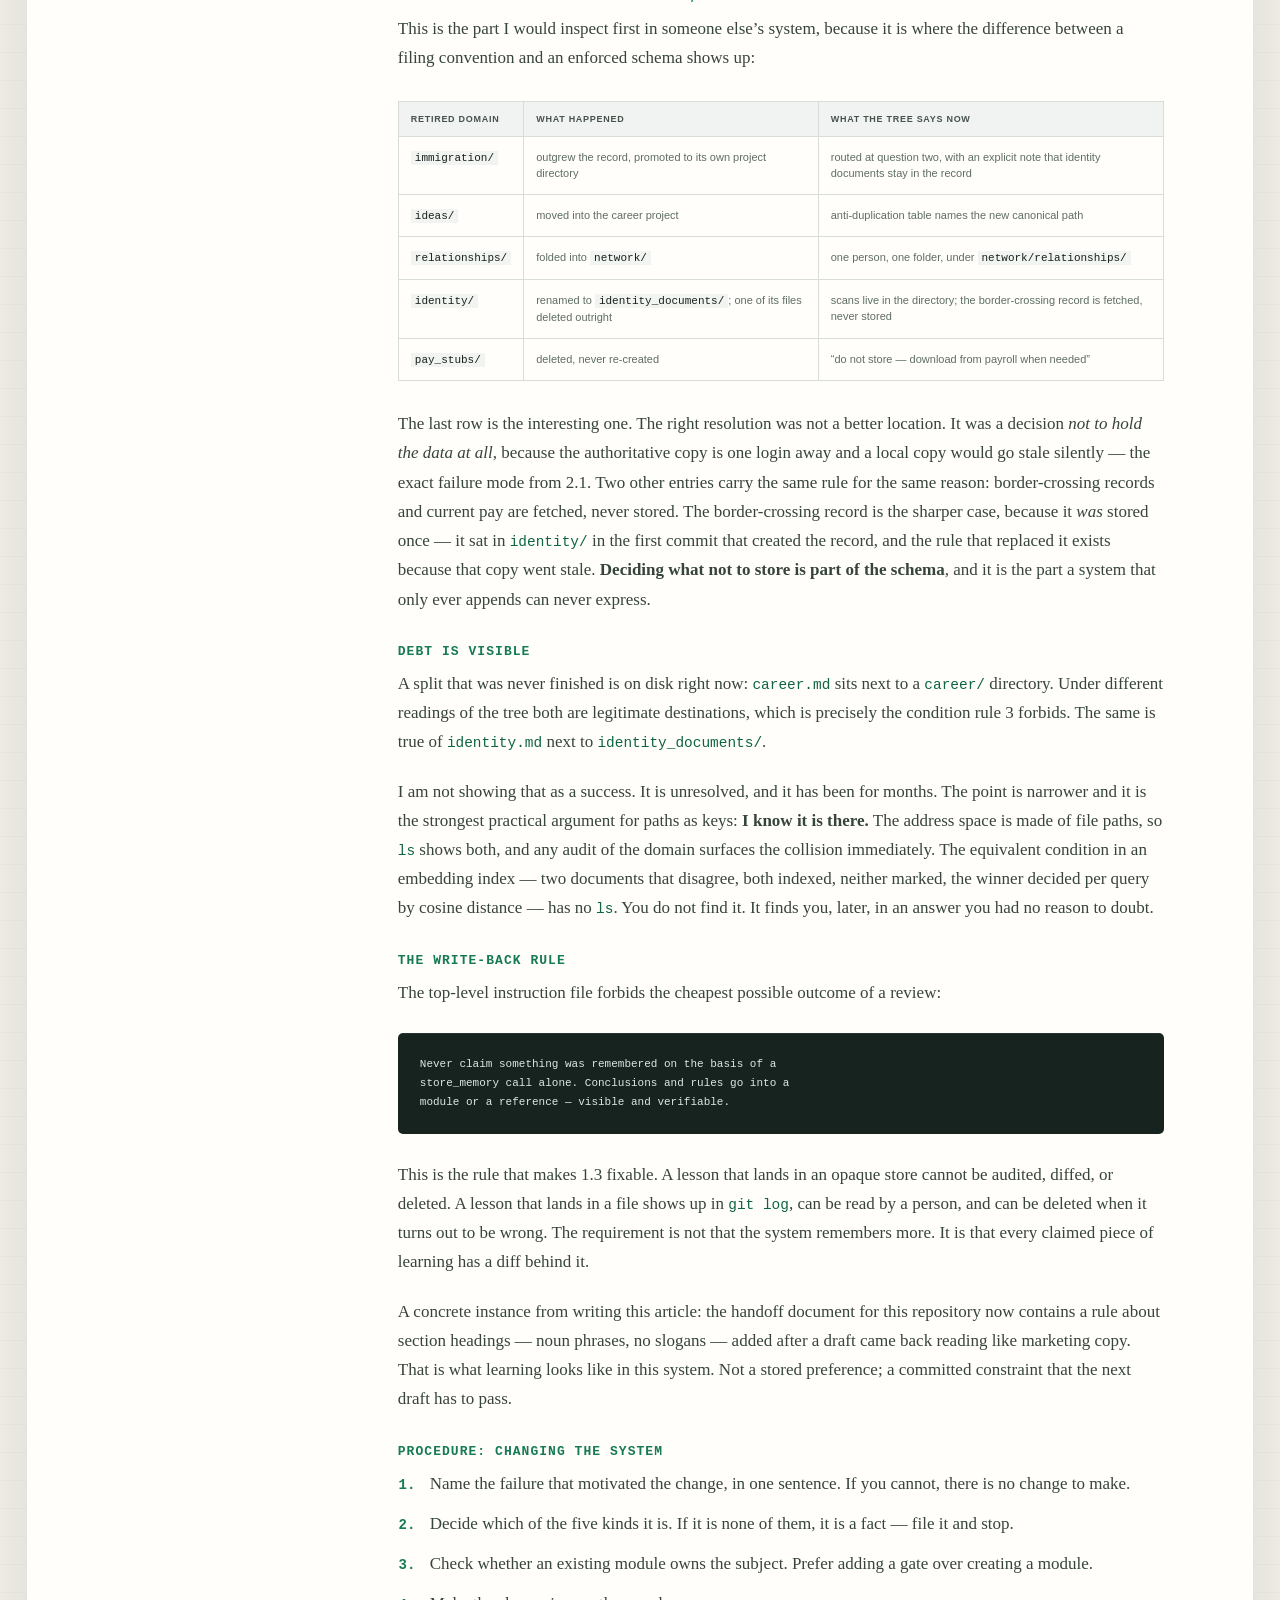
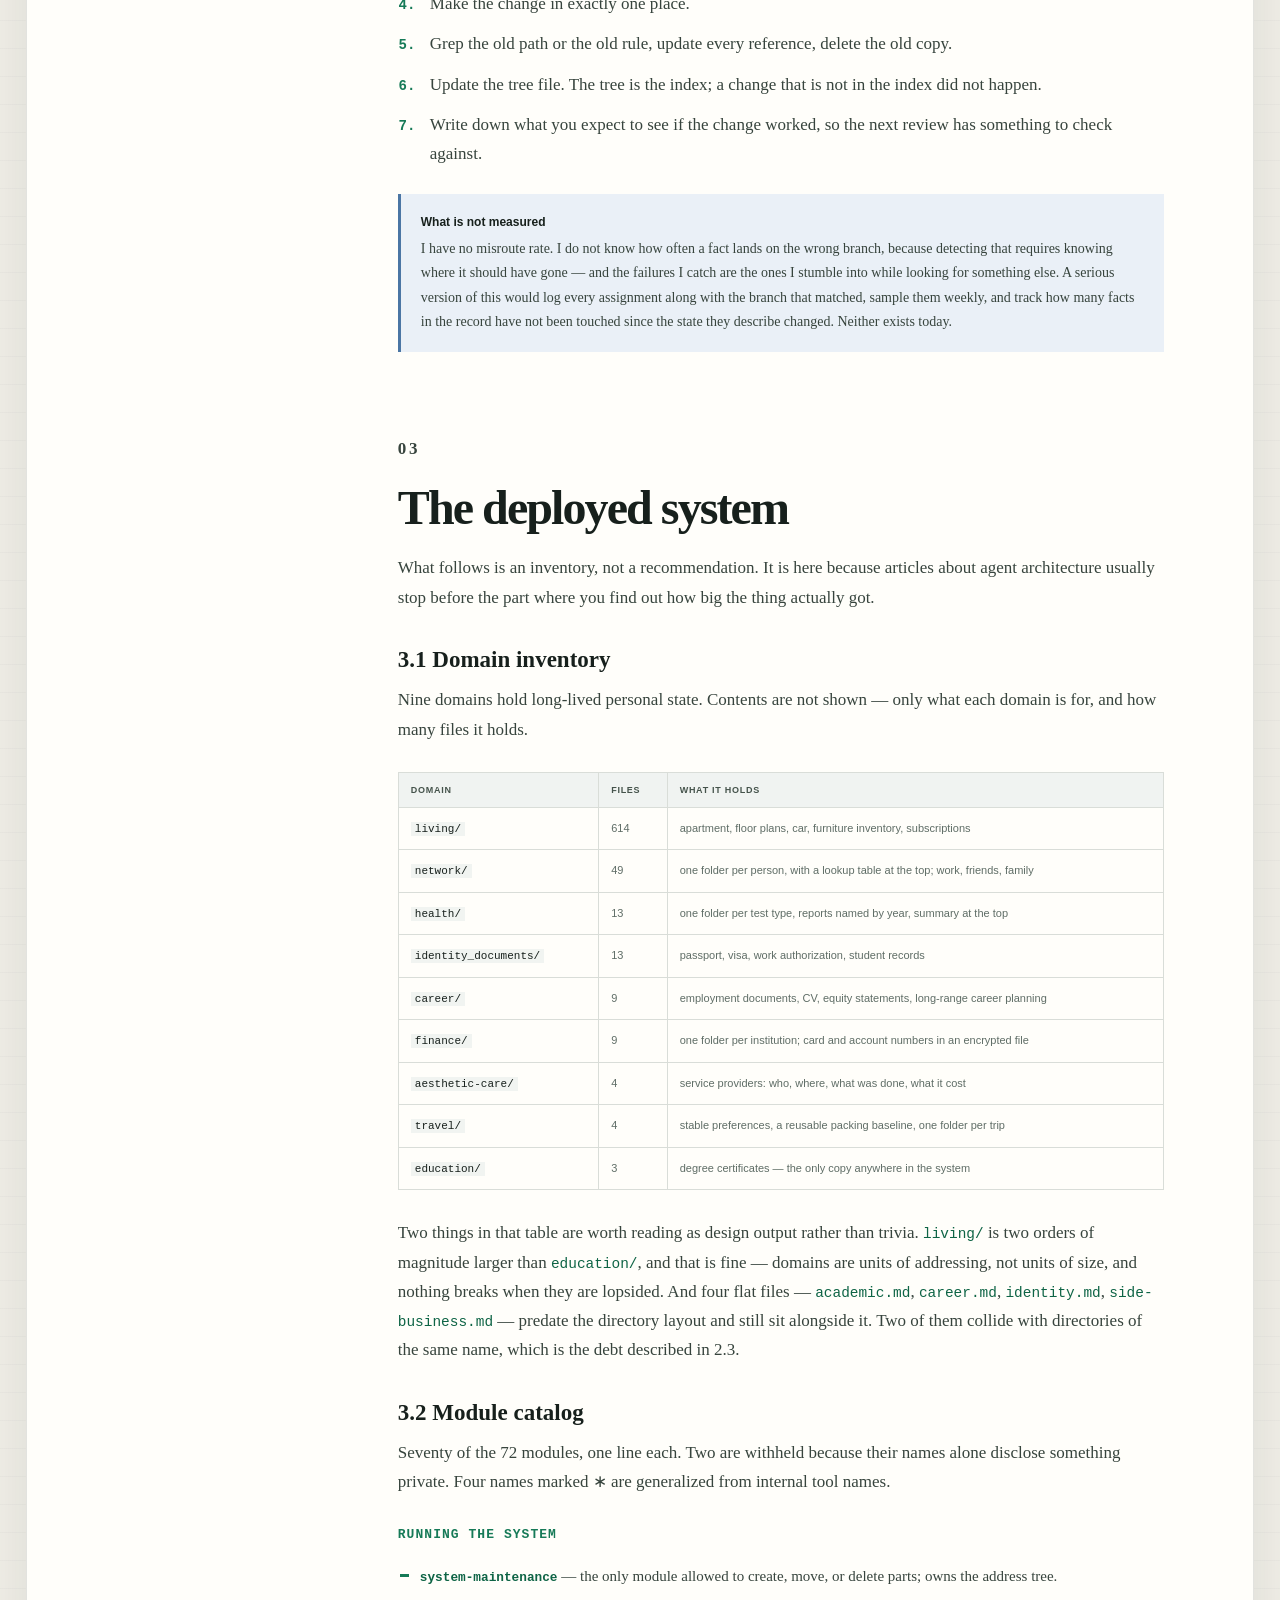
==== commit ab6ee233: "Rewrite the walk comparison in section 2.1 The paragraph asserted that store and lookup are the same" ====
--- a/docs/architecture.html
+++ b/docs/architecture.html
@@ -314,17 +314,40 @@
 Walk the same tree when looking for one.</code></pre>
 
               <p>
-                Compare the shapes. Similarity retrieval has two different
-                functions: writing is <code>embed(text) &rarr; insert</code>,
-                reading is <code>embed(query) &rarr; top-k</code>. They are not
-                inverses of each other, and nothing in the system forces them to
-                agree &mdash; which is precisely why a fact can be present and
-                unreachable. Here there is one function. Storage computes
-                <code>f(fact)</code>; lookup computes <code>f(fact)</code>
-                again. If lookup fails, exactly two things can be true: the fact
-                was never stored, or the tree changed since it was. Both are
-                diagnosable in a way that &ldquo;the embedding did not rank it
-                highly today&rdquo; is not.
+                Storing and finding are the same walk. To file &ldquo;this
+                position is locked and cannot be sold,&rdquo; I ask what the
+                information is about &mdash; my money &mdash; and the tree sends
+                me down <code>finance/</code>. Months later I want to know
+                whether I can sell. I ask the same question, take the same
+                branch, and land on the same file. I never had to remember how
+                the original sentence was worded, because the tree branches on
+                what a fact is about, not on how it was phrased.
+              </p>
+
+              <p>
+                Similarity retrieval cannot work this way. Writing embeds the
+                fact. Reading embeds the question. Those are two different
+                pieces of text:
+              </p>
+
+              <pre><code>write:  embed("locked, cannot be sold") &rarr; insert
+read:   embed("can I sell this?")       &rarr; top-k</code></pre>
+
+              <p>
+                Two functions, not one, and they are not inverses of each other.
+                Nothing in the system requires the second to land where the
+                first did. That is how a fact can be stored and still be
+                unreachable.
+              </p>
+
+              <p>
+                When a lookup on the tree comes back empty, there are exactly
+                two explanations: the fact was never written, or the tree
+                changed shape since it was. The first is settled with
+                <code>ls</code>. The second is settled with <code>git log</code>
+                on the directory. Neither is a guess. &ldquo;The embedding did
+                not rank it highly today&rdquo; cannot be settled either way,
+                and leaves nothing to fix.
               </p>
 
               <h4>The uniqueness assertion</h4>
